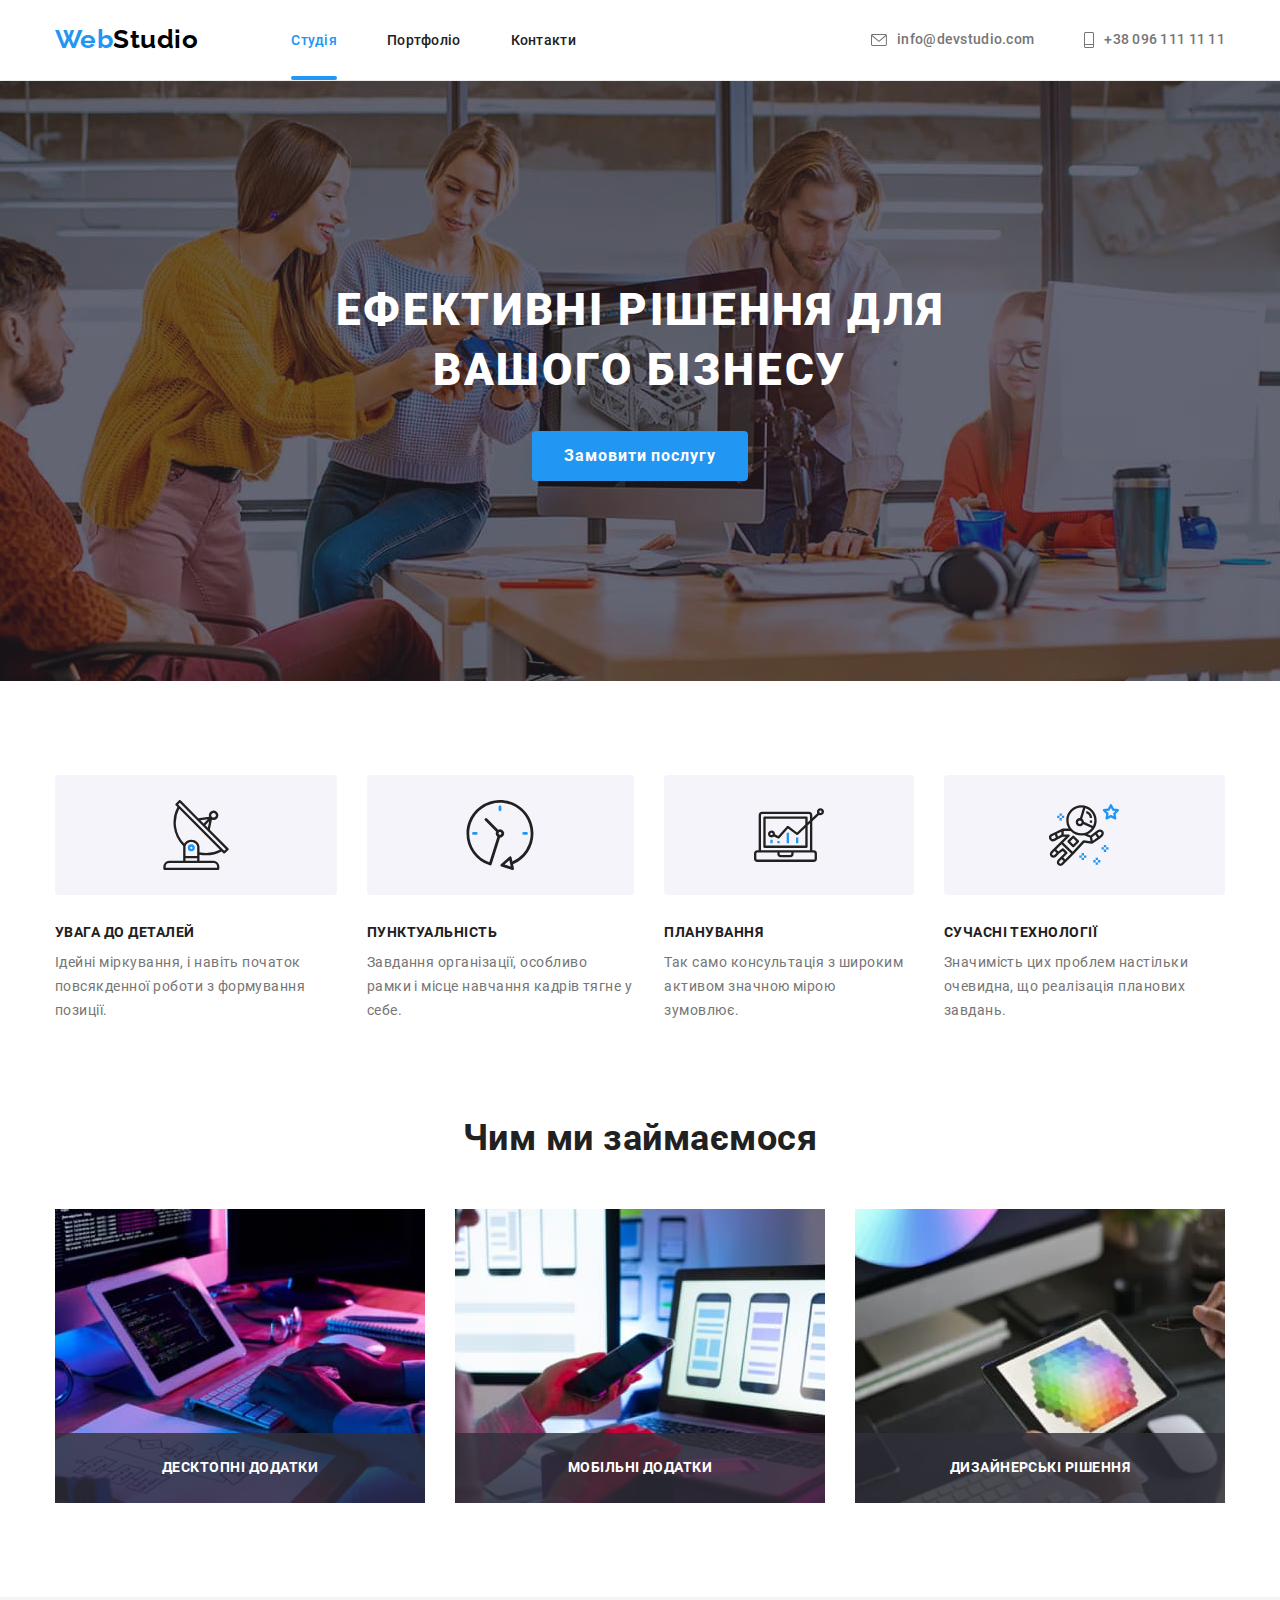
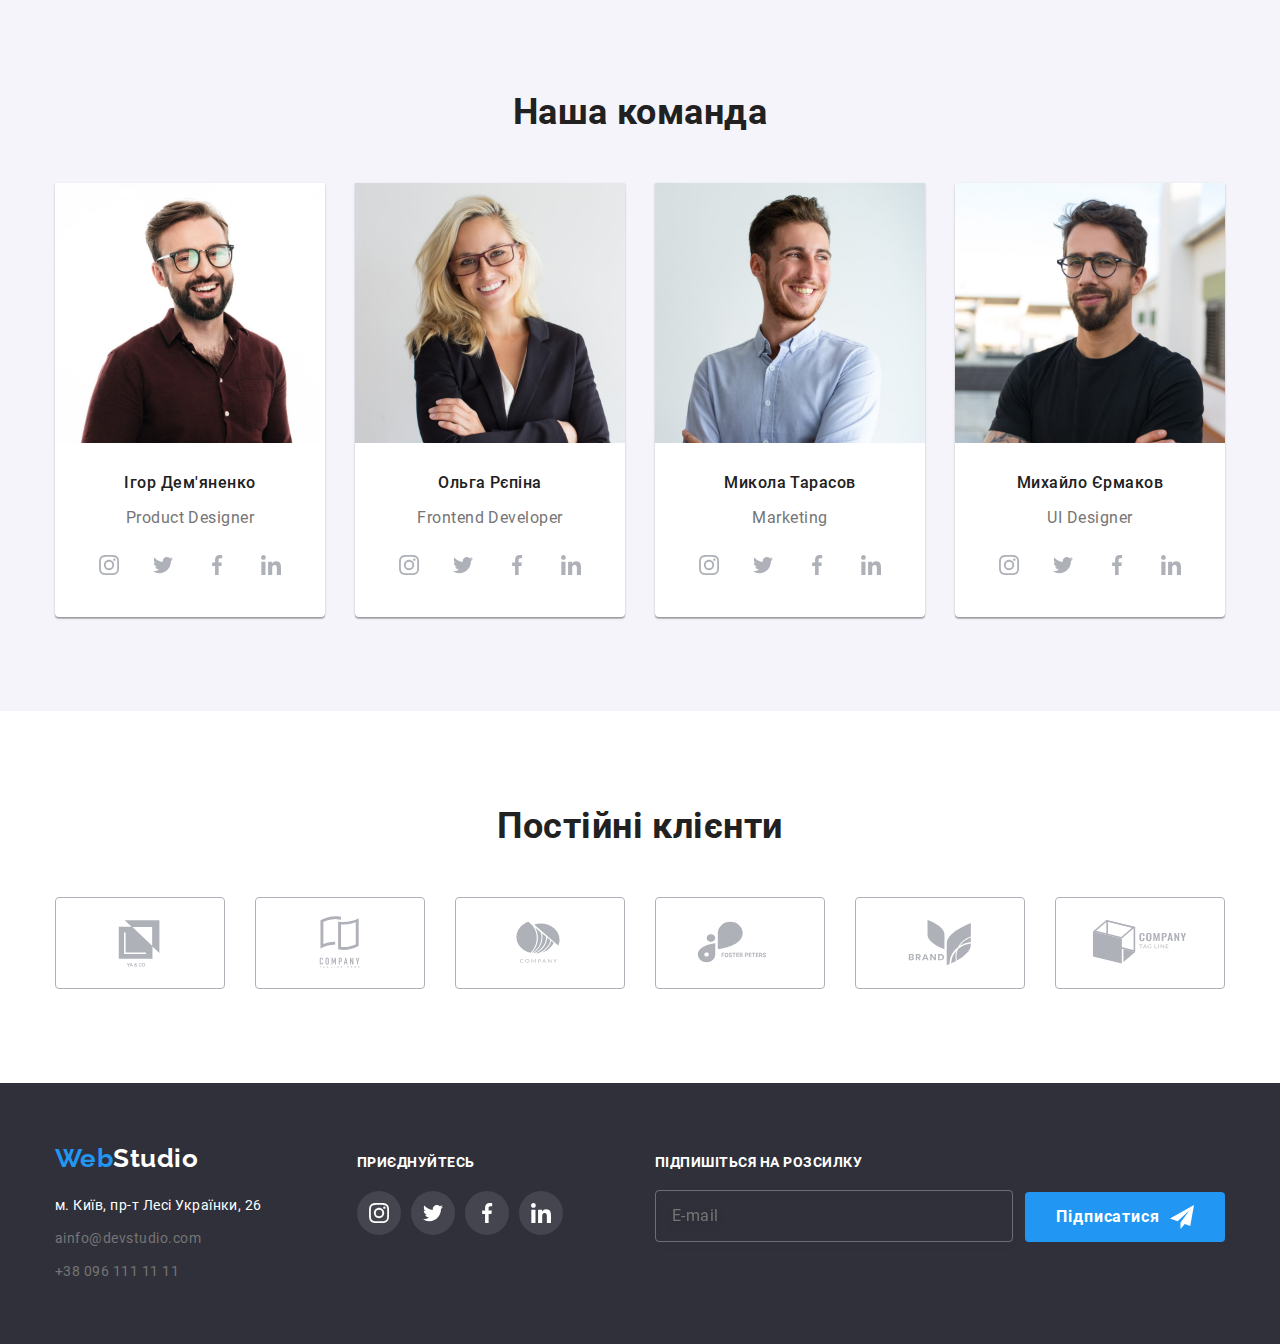
==== index.html @ 69c7e371 "Клонує ДЗ-7" ====
<!DOCTYPE html>
<html lang="uk">
  <head>
    <meta charset="UTF-8" />
    <meta http-equiv="X-UA-Compatible" content="IE=edge" />
    <meta name="viewport" content="width=device-width, initial-scale=1.0" />
    <title>WebStudio</title>
    <link
      rel="stylesheet"
      href="https://cdnjs.cloudflare.com/ajax/libs/modern-normalize/1.1.0/modern-normalize.min.css"
    />
    <link rel="stylesheet" href="./css/main.min.css" />
  </head>
  <body>
    <header class="header">
      <div class="container"><div class="header__navigation">
        <nav class="site-nav">
          <a href="./index.html" lang="en" class="logo header__logo">
            <span>Web</span><span class="logo__text-studio">Studio</span>
          </a>
          <ul class="site-nav__list">
            <li class="site-nav__item">
              <a
                class="site-nav__link site-nav__link--current"
                href="./index.html"
                >Студія</a
              >
            </li>
            <li class="site-nav__item">
              <a class="site-nav__link" href="./portfolio.html">Портфоліо</a>
            </li>
            <li class="site-nav__item">
              <a class="site-nav__link" href="#">Контакти</a>
            </li>
          </ul>
        </nav>
        <ul class="contacts">
          <li class="contacts__item">
            <a class="contacts__link" href="mailto:info@devstudio.com">
              <svg class="contacts__icon" width="16px" height="12px">
                <use href="./images/icons.svg#icon-envelope"></use>
              </svg>
              info@devstudio.com</a
            >
          </li>
          <li class="contacts__item">
            <a class="contacts__link" href="tel:+380961111111">
              <svg class="contacts__icon" width="10px" height="16px">
                <use href="./images/icons.svg#icon-smartphone"></use>
              </svg>
              +38 096 111 11 11</a
            >
          </li>
        </ul>
      </div></div>
      
    </header>
    <main>
      <section class="hero">
        <div class="container">
          <h1 class="hero__title">Ефективні рішення для вашого бізнесу</h1>
          <button class="button hero__button" type="button" data-modal-open>
            Замовити послугу
          </button>
        </div>
      </section>
      <section class="advantages">
        <div class="container">
          <h2 class="visually-hidden">Основні переваги</h2>
          <ul class="advantages__list">
            <li class="avantages__item">
              <div class="advantages__icon-wrapper">
                <svg class="advantages__icon" width="70" height="70">
                  <use href="./images/icons.svg#icon-antenna"></use>
                </svg>
              </div>
              <h3 class="advantages__secondary-title">Увага до деталей</h3>
              <p class="advantages__text">
                Ідейні міркування, і навіть початок повсякденної роботи з
                формування позиції.
              </p>
            </li>
            <li class="avantages__item">
              <div class="advantages__icon-wrapper">
                <svg class="advantages__icon" width="70" height="70">
                  <use href="./images/icons.svg#icon-clock"></use>
                </svg>
              </div>
              <h3 class="advantages__secondary-title">Пунктуальність</h3>
              <p class="advantages__text">
                Завдання організації, особливо рамки і місце навчання кадрів
                тягне у себе.
              </p>
            </li>
            <li class="avantages__item">
              <div class="advantages__icon-wrapper">
                <svg class="advantages__icon" width="70" height="70">
                  <use href="./images/icons.svg#icon-diagram"></use>
                </svg>
              </div>
              <h3 class="advantages__secondary-title">Планування</h3>
              <p class="advantages__text">
                Так само консультація з широким активом значною мірою зумовлює.
              </p>
            </li>
            <li class="avantages__item">
              <div class="advantages__icon-wrapper">
                <svg class="advantages__icon" width="70" height="70">
                  <use href="./images/icons.svg#icon-astronaut"></use>
                </svg>
              </div>
              <h3 class="advantages__secondary-title">Сучасні технології</h3>
              <p class="advantages__text">
                Значимість цих проблем настільки очевидна, що реалізація
                планових завдань.
              </p>
            </li>
          </ul>
        </div>
      </section>
      <section class="price-section">
        <div class="container">
          <h2 class="section-title">Чим ми займаємося</h2>
          <ul class="price">
            <li class="price__item">
              <img
                src="./images/box1.jpg"
                alt="людина працює за компютером"
                width="370"
              />
              <div class="price__title-wrapper"><h3 class="price__title">Десктопні додатки</h3></div>
            </li>
            <li class="price__item">
              <img
                src="./images/box2.jpg"
                alt="людина переглядає сайт"
                width="370"
              />
              <div class="price__title-wrapper"><h3 class="price__title" >Мобільні додатки</h3></div>
            </li>
            <li class="price__item">
              <img
                src="./images/box3.jpg"
                alt="людина вибирає колір "
                width="370"
              />
              <div class="price__title-wrapper"><h3 class="price__title" >Дизайнерські рішення</h3></div>
            </li>
          </ul>
        </div>
      </section>
      <section class="team-section">
        <div class="container">
          <h2 class="section-title">Наша команда</h2>
          <ul class="team-section__list">
            <li class="team-cards">
              <img
                src="./images/igor.jpg"
                alt="Ігор Дем'яненко"
                width="270"
                height="260"
              />
              <div class="team-cards__text-wrapper">
                <h3 class="team-cards__title">Ігор Дем'яненко</h3>
                <p class="team-cards__text" lang="en">Product Designer</p>
                <ul class="team-cards__net ">
                  <li class="team-cards__item">
                    <a class="team-cards__link" href="">
                      <svg class="team-cards__icon" width="20" height="20">
                        <use href="./images/icons.svg#icon-instagram"></use>
                      </svg>
                    </a>
                  </li>
                  <li>
                    <a class="team-cards__link" href="">
                      <svg class="team-cards__icon" width="20" height="20">
                        <use href="./images/icons.svg#icon-twitter"></use>
                      </svg>
                    </a>
                  </li>
                  <li>
                    <a class="team-cards__link" href="">
                      <svg class="team-cards__icon" width="20" height="20">
                        <use href="./images/icons.svg#icon-facebook"></use>
                      </svg>
                    </a>
                  </li>
                  <li>
                    <a class="team-cards__link" href="">
                      <svg class="team-cards__icon" width="20" height="20">
                        <use href="./images/icons.svg#icon-linkedin"></use>
                      </svg>
                    </a>
                  </li>
                </ul>
              </div>
            </li>
            <li class="team-cards">
              <img
                src="./images/olga.jpg"
                alt="Ольга Рєпіна"
                width="270"
                height="260"
              />
              <div class="team-cards__text-wrapper">
                <h3 class="team-cards__title">Ольга Рєпіна</h3>
                <p class="team-cards__text" lang="en">Frontend Developer</p>
                <ul class="team-cards__net">
                  <li class="team-cards__item">
                    <a class="team-cards__link" href="">
                      <svg class="team-cards__icon" width="20" height="20">
                        <use href="./images/icons.svg#icon-instagram"></use>
                      </svg>
                    </a>
                  </li>
                  <li>
                    <a class="team-cards__link" href="">
                      <svg class="team-cards__icon" width="20" height="20">
                        <use href="./images/icons.svg#icon-twitter"></use>
                      </svg>
                    </a>
                  </li>
                  <li>
                    <a class="team-cards__link" href="">
                      <svg class="team-cards__icon" width="20" height="20">
                        <use href="./images/icons.svg#icon-facebook"></use>
                      </svg>
                    </a>
                  </li>
                  <li>
                    <a class="team-cards__link" href="">
                      <svg class="team-cards__icon" width="20" height="20">
                        <use href="./images/icons.svg#icon-linkedin"></use>
                      </svg>
                    </a>
                  </li>
                </ul>
              </div>
            </li>
            <li class="team-cards">
              <img
                src="./images/mukola.jpg"
                alt="Микола Тарасов"
                width="270"
                height="260"
              />
              <div class="team-cards__text-wrapper">
                <h3 class="team-cards__title">Микола Тарасов</h3>
                <p class="team-cards__text" lang="en">Marketing</p>
                <ul class="team-cards__net">
                  <li class="team-cards__item">
                    <a class="team-cards__link" href="">
                      <svg class="team-cards__icon" width="20" height="20">
                        <use href="./images/icons.svg#icon-instagram"></use>
                      </svg>
                    </a>
                  </li>
                  <li>
                    <a class="team-cards__link" href="">
                      <svg class="team-cards__icon" width="20" height="20">
                        <use href="./images/icons.svg#icon-twitter"></use>
                      </svg>
                    </a>
                  </li>
                  <li>
                    <a class="team-cards__link" href="">
                      <svg class="team-cards__icon" width="20" height="20">
                        <use href="./images/icons.svg#icon-facebook"></use>
                      </svg>
                    </a>
                  </li>
                  <li>
                    <a class="team-cards__link" href="">
                      <svg class="team-cards__icon" width="20" height="20">
                        <use href="./images/icons.svg#icon-linkedin"></use>
                      </svg>
                    </a>
                  </li>
                </ul>
              </div>
            </li>
            <li class="team-cards">
              <img
                src="./images/myhailo.jpg"
                alt="Микола Тарасов"
                width="270"
                height="260"
              />
              <div class="team-cards__text-wrapper">
                <h3 class="team-cards__title">Михайло Єрмаков</h3>
                <p class="team-cards__text" lang="en">UI Designer</p>
                <ul class="team-cards__net">
                  <li class="team-cards__item">
                    <a class="team-cards__link" href="">
                      <svg class="team-cards__icon" width="20" height="20">
                        <use href="./images/icons.svg#icon-instagram"></use>
                      </svg>
                    </a>
                  </li>
                  <li>
                    <a class="team-cards__link" href="">
                      <svg class="team-cards__icon" width="20" height="20">
                        <use href="./images/icons.svg#icon-twitter"></use>
                      </svg>
                    </a>
                  </li>
                  <li>
                    <a class="team-cards__link" href="">
                      <svg class="team-cards__icon" width="20" height="20">
                        <use href="./images/icons.svg#icon-facebook"></use>
                      </svg>
                    </a>
                  </li>
                  <li>
                    <a class="team-cards__link" href="">
                      <svg class="team-cards__icon" width="20" height="20">
                        <use href="./images/icons.svg#icon-linkedin"></use>
                      </svg>
                    </a>
                  </li>
                </ul>
              </div>
            </li>
          </ul>
        </div>
      </section>
      <section>
        <div class="container">
          <h2 class="section-title">Постійні клієнти</h2>
          <ul class="clients">
            <li class="clients__item">
              <a class="clients__link" href=""
                ><svg class="clients__icon" width="106" height="60">
                  <use href="./images/icons.svg#icon-yaco"></use>
                </svg>
              </a>
            </li>
            <li class="clients__item">
              <a class="clients__link" href=""
                ><svg class="clients__icon" width="106" height="60">
                  <use href="./images/icons.svg#icon-company"></use>
                </svg>
              </a>
            </li>
            <li class="clients__item">
              <a class="clients__link" href=""
                ><svg class="clients__icon" width="106" height="60">
                  <use href="./images/icons.svg#icon-companny"></use>
                </svg>
              </a>
            </li>
            <li class="clients__item">
              <a class="clients__link" href=""
                ><svg class="clients__icon" width="106" height="60">
                  <use href="./images/icons.svg#icon-foster"></use>
                </svg>
              </a>
            </li>
            <li class="clients__item">
              <a class="clients__link" href=""
                ><svg class="clients__icon" width="106" height="60">
                  <use href="./images/icons.svg#icon-brand"></use>
                </svg>
              </a>
            </li>
            <li class="clients__item">
              <a class="clients__link" href=""
                ><svg class="clients__icon" width="106" height="60">
                  <use href="./images/icons.svg#icon-companytegline"></use>
                </svg>
              </a>
            </li>
          </ul>
        </div>
      </section>
    </main>
    <footer class="footer">
      <div class="container">
        <div class="footer__container">
          <div class="footer__address-wrapper">
            <a class="logo footer__logo" href="./index.html" lang="en"
              ><span>Web</span
              ><span class="logo__text-studio logo__text-studio--white"
                >Studio</span
              ></a
            >
            <address>
              <ul class="footer__address-list">
                <li class="footer__address-item">
                  <a
                    class="footer__maps-link"
                    href="https://goo.gl/maps/6qPxD2orj38JxUZa8"
                    target="_blank"
                    rel="noopener noreferrer nofollow"
                    >м. Київ, пр-т Лесі Українки, 26</a
                  >
                </li>
                <li class="footer__address-item">
                  <a
                    class="footer__contact-link"
                    href="mailto:ainfo@devstudio.com"
                    >ainfo@devstudio.com</a
                  >
                </li>
                <li class="footer__address-item">
                  <a class="footer__contact-link" href="tel:+380961111111"
                    >+38 096 111 11 11</a
                  >
                </li>
              </ul>
            </address>
          </div>
          <div class="footer__follow">
            <h3 class="footer__folow-title">Приєднуйтесь</h3>
            <ul class="footer__follow-list">
              <li class="footer__follow-item">
                <a class="footer__follow-link" href="">
                  <svg class="footer__follow-icon" width="20" height="20">
                    <use href="./images/icons.svg#icon-instagram"></use>
                  </svg>
                </a>
              </li>
              <li class="footer__follow-item">
                <a class="footer__follow-link" href="">
                  <svg class="footer__follow-icon" width="20" height="20">
                    <use href="./images/icons.svg#icon-twitter"></use>
                  </svg>
                </a>
              </li>
              <li class="footer__follow-item">
                <a class="footer__follow-link" href="">
                  <svg class="footer__follow-icon" width="20" height="20">
                    <use href="./images/icons.svg#icon-facebook"></use>
                  </svg>
                </a>
              </li>
              <li class="footer__follow-item">
                <a class="footer__follow-link" href="">
                  <svg class="footer__follow-icon" width="20" height="20">
                    <use href="./images/icons.svg#icon-linkedin"></use>
                  </svg>
                </a>
              </li>
            </ul>
          </div>
          <div class="footer__subscribe-block">
            <h3 class="footer__subscribe-title">Підпишіться на розсилку</h3>
            <form class="footer__subscribe" name="subscribe-form">
              <label class="footer__subscribe-label"
                ><input
                  class="footer__subscribe-email"
                  type="email"
                  name="subscribe-email"
                  placeholder="E-mail"
              /></label>
              <button class="button footer__button" type="submit">
                Підписатися
                <svg class="footer__subscribe-icon" width="24" height="24">
                  <use href="./images/icons.svg#icon-send"></use>
                </svg>
              </button>
            </form>
          </div>
        </div>
      </div>
    </footer>

    <div class="backdrop is-hidden" data-modal>
      <div class="modal">
        <button class="button-close modal__button-close" type="button" data-modal-close>
          <svg class="button-close__icon" width="18" height="18">
            <use href="./images/icons.svg#icon-close-black"></use>
          </svg>
        </button>
        <h2 class="modal__title">Залиште свої дані, ми вам передзвонимо</h2>
        <form class="modal__form">
          <label class="modal__label"
            >Ім'я
            <span class="modal__input-wrapper">
              <input class="modal__input" type="text" name="form-name" />
              <svg class="modal__input-icon" width="18" height="18">
                <use href="./images/icons.svg#icon-person"></use>
              </svg> </span
          ></label>
          <label class="modal__label"
            >Телефон
            <span class="modal__input-wrapper">
              <input class="modal__input" type="tel" name="form-phone" />
              <svg class="modal__input-icon" width="18" height="18">
                <use href="./images/icons.svg#icon-phone"></use></svg></span
          ></label>
          <label class="modal__label"
            >Пошта
            <span class="modal__input-wrapper">
              <input class="modal__input" type="email" name="form-email" />
              <svg class="modal__input-icon" width="18" height="18">
                <use href="./images/icons.svg#icon-email"></use>
              </svg> </span
          ></label>
          <label class="modal__label-comment"
            >Коментар
            <textarea
              class="modal__comment"
              name="form-comment"
              placeholder="Введіть текст"
            ></textarea>
          </label>
          <label class="modal__checkbox-label">
            <input
              class="modal__checkbox visually-hidden"
              type="checkbox"
              name="form-check"
            />
            <div class="modal__checbox-castom">
              <svg class="modal__checkbox-icon" width="11" height="8">
                <use href="./images/icons.svg#icon-check"></use>
              </svg>
            </div>

            Погоджуюся з розсилкою та приймаю
            <a class="modal__checkbox-link" href="#"> Умови договору</a></label
          >
          <button class="button modal__button" type="submit">Відправити</button>
        </form>
      </div>
    </div>

    <script src="./js/modal.js"></script>
  </body>
</html>
---- css/main.min.css ----
@font-face{font-family:"Roboto";src:url("../../fonts/Roboto-Black.woff2") format("woff2"),url("../../fonts/Roboto-Black.woff") format("woff");font-weight:900;font-style:normal;font-display:swap}@font-face{font-family:"Roboto";src:url("../../fonts/Roboto-Bold.woff2") format("woff2"),url("../../fonts/Roboto-Bold.woff") format("woff");font-weight:700;font-style:normal;font-display:swap}@font-face{font-family:"Raleway";src:url("../../fonts/Raleway-Bold.woff2") format("woff2"),url("../../fonts/Raleway-Bold.woff") format("woff");font-weight:700;font-style:normal;font-display:swap}@font-face{font-family:"Roboto";src:url("../../fonts/Roboto-Medium.woff2") format("woff2"),url("../../fonts/Roboto-Medium.woff") format("woff");font-weight:500;font-style:normal;font-display:swap}@font-face{font-family:"Roboto";src:url("../../fonts/Roboto-Regular.woff2") format("woff2"),url("../../fonts/Roboto-Regular.woff") format("woff");font-weight:400;font-style:normal;font-display:swap}.team-section__list,.team-cards__net,.price,.portfolio-list,.contacts,.site-nav__list,.footer__follow-list,.footer__address-list,.filter,.clients,.advantages__list{list-style:none;margin:0px;padding:0px}.visually-hidden{position:absolute;white-space:nowrap;width:1px;height:1px;overflow:hidden;border:0;padding:0;clip:rect(0 0 0 0);-webkit-clip-path:inset(50%);clip-path:inset(50%);margin:-1px}h1,h2,h3,h4,h5,h6,p{margin:0;padding:0}body{background-color:#fff;color:#757575;font-family:"Roboto",sans-serif;letter-spacing:.03em}.container{width:100%;max-width:1200px;margin:0 auto;padding-right:15px;padding-left:15px}img{display:block;max-width:100%;height:auto}.advantages{margin-right:auto;margin-left:auto;padding-top:94px;padding-bottom:94px}.advantages__list{display:flex;gap:30px}.advantages__icon-wrapper{display:flex;align-items:center;justify-content:center;width:100%;height:120px;margin-bottom:30px;background-color:#f5f4fa;border-radius:4px}.advantages__item{width:calc((100% - 90px)/4);margin-right:30px}.advantages__item:last-child{margin-right:0}.advantages__secondary-title{margin-top:0px;margin-bottom:10px;color:#212121;font-weight:700;font-size:14px;line-height:1.14;text-transform:uppercase}.advantages__text{margin:0px;font-size:14px;line-height:1.71}.backdrop{position:fixed;top:0;left:0;width:100vw;height:100vh;transform:scale(1);transition:transform 1000ms cubic-bezier(0.4, 0, 0.2, 1),opacity 1000ms cubic-bezier(0.4, 0, 0.2, 1);background-color:rgba(0,0,0,.2)}.backdrop.is-hidden{transform:scale(0);transition:transform 1000ms cubic-bezier(0.4, 0, 0.2, 1),opacity 1000ms cubic-bezier(0.4, 0, 0.2, 1),visibility 1000ms cubic-bezier(0.4, 0, 0.2, 1)}.button{display:flex;align-items:center;justify-content:center;min-width:200px;height:50px;padding:10px;font-family:"Roboto",sans-serif;font-style:normal;font-weight:700;font-size:16px;line-height:1.9;letter-spacing:.06em;transition:color 250ms cubic-bezier(0.4, 0, 0.2, 1),background-color 250ms cubic-bezier(0.4, 0, 0.2, 1),border-radius 250ms cubic-bezier(0.4, 0, 0.2, 1),box-shadow 250ms cubic-bezier(0.4, 0, 0.2, 1);border:0px solid rgba(0,0,0,0);border-radius:4px;color:#fff;background-color:#2196f3;outline:none;cursor:pointer}.button:hover,.button:focus{background-color:#188ce8;box-shadow:0px 4px 4px rgba(0,0,0,.15)}.hero__button{padding:10px 32px;margin:auto}.footer__button__button:hover,.footer__button__button:focus{background-color:#188ce8;box-shadow:0px 4px 4px rgba(0,0,0,.15)}.modal__button-close{position:absolute;top:8px;right:8px}.button-close{width:30px;height:30px;background:#fff;border:1px solid rgba(0,0,0,.1);border-radius:50%;color:#212121;outline:none;cursor:pointer}.button-close__icon{position:absolute;top:50%;left:50%;transform:translate(-50%, -50%);transition:fill 250ms cubic-bezier(0.4, 0, 0.2, 1),translate 250ms cubic-bezier(0.4, 0, 0.2, 1);fill:currentColor}.button-close:hover .button-close__icon,.button-close:focus .button-close__icon{fill:#2196f3}.modal__button{margin:auto}.modal__button__button:hover,.modal__button__button:focus{background:#188ce8;box-shadow:0px 4px 4px rgba(0,0,0,.15)}.clients{display:flex;justify-content:center;gap:30px}.clients__item{width:calc((100% - 150px)/6);height:92px}.clients__link{display:flex;width:100%;height:100%;align-items:center;justify-content:center;border:1px solid #afb1b8;border-radius:4px;color:#afb1b8;transition:color 250ms cubic-bezier(0.4, 0, 0.2, 1),border-color 250ms cubic-bezier(0.4, 0, 0.2, 1)}.clients__link:hover,.clients__link:focus{color:#2196f3;border-color:#2196f3}.clients__icon{fill:currentColor}.filter{display:flex;justify-content:center;gap:8px;margin-bottom:50px;background:#fff}.filter__button{padding:6px 22px;text-align:center;font-family:"Roboto",sans-serif;font-style:normal;font-family:inherit;font-weight:500;font-size:16px;line-height:1.62;transition:color 250ms cubic-bezier(0.4, 0, 0.2, 1),background-color 250ms cubic-bezier(0.4, 0, 0.2, 1),border-radius 250ms cubic-bezier(0.4, 0, 0.2, 1),box-shadow 250ms cubic-bezier(0.4, 0, 0.2, 1);border:0px solid rgba(0,0,0,0);border-radius:4px;color:#212121;background-color:#f5f4fa;outline:none;cursor:pointer}.filter__button:hover,.filter__button:focus{color:#fff;background-color:#2196f3;border-radius:4px;box-shadow:0px 3px 1px rgba(0,0,0,.1),0px 1px 2px rgba(0,0,0,.08),0px 2px 2px rgba(0,0,0,.12)}.filter__button:hover--unusual-padding,.filter__button:focus--unusual-padding{padding-right:25px;padding-left:25px}.footer{padding-top:60px;padding-bottom:60px;background-color:#2f303a}.footer__container{display:flex;align-items:baseline}.footer__address-wrapper{margin-right:70px}.footer__maps-link{padding-right:25px}.footer__maps-link,.footer__contact-link{display:inline-block}.footer__maps-link{transition:color 250ms cubic-bezier(0.4, 0, 0.2, 1);color:#fff;font-style:normal;font-weight:400;font-size:14px;line-height:1.71;text-decoration:none;cursor:pointer}.footer__maps-link:hover,.footer__maps-link:focus{color:#2196f3}.footer__contact-link{transition:color 250ms cubic-bezier(0.4, 0, 0.2, 1);color:#757575;font-style:normal;font-weight:400;font-size:14px;line-height:1.71;text-decoration:none;cursor:pointer}.footer__contact-link:hover,.footer__contact-link:focus{color:#2196f3}.footer__address-item:not(:last-child){margin-bottom:9px}.footer__follow-list{display:flex}.footer__folow-title{margin-top:0;margin-bottom:20px;font-weight:700;font-size:14px;line-height:1.14;text-transform:uppercase;color:#fff}.footer__follow-item{display:flex;width:44px;height:44px}.footer__follow-link{display:flex;width:100%;height:100%;align-items:center;justify-content:center;transition:color 250ms cubic-bezier(0.4, 0, 0.2, 1),background-color 250ms cubic-bezier(0.4, 0, 0.2, 1);border-radius:50%;background-color:rgba(255,255,255,.1);color:#fff;cursor:pointer}.footer__follow-link:hover,.footer__follow-link:focus{color:#fff;background-color:#2196f3}.footer__follow-list{display:flex;gap:10px}.footer__follow-icon{fill:currentColor}.footer__subscribe{display:flex;align-items:flex-end;justify-content:flex-end;gap:12px;margin-left:auto}.footer__subscribe-title{margin-bottom:20px;font-weight:700;font-size:14px;line-height:16px;text-transform:uppercase;color:#fff}.footer__subscribe-block{width:570px;margin-left:auto}.footer__subscribe-label{width:100%}.footer__subscribe-email{padding:15px 16px 15px 16px;width:100%;transition:border-color 250ms cubic-bezier(0.4, 0, 0.2, 1);background-color:rgba(0,0,0,0);font-size:16px;line-height:1.25;letter-spacing:.03em;color:var(--primary-white-color);border:1px solid rgba(255,255,255,.3);filter:drop-shadow(0px 4px 4px rgba(0, 0, 0, 0.15));border-radius:4px;outline:none}.footer__subscribe-email:hover,.footer__subscribe-email:focus{border-color:#2196f3}.footer__subscribe-icon{fill:currentColor;margin-left:10px}.header{border-bottom:1px solid #ececec}.header__navigation{display:flex}.site-nav{display:flex;align-items:center}.site-nav__list{display:flex;align-items:center}.site-nav__item:not(:last-child){margin-right:50px}.site-nav__link{position:relative;padding-top:32px;padding-bottom:32px;transition:color 250ms cubic-bezier(0.4, 0, 0.2, 1);color:#212121;font-family:"Roboto",sans-serif;font-weight:500;font-size:14px;line-height:1.14;letter-spacing:.02em;text-decoration:none;cursor:pointer}.site-nav__link:hover,.site-nav__link:focus{color:#2196f3}.site-nav__link--current{color:#2196f3}.site-nav__link--current:after{position:absolute;bottom:0;display:block;content:"";width:100%;height:4px;background-color:#2196f3;border-radius:2px}.contacts{display:flex;margin:0px;margin-left:auto;align-items:center}.contacts__item:not(:last-child){margin-right:50px}.contacts__link{display:flex;align-items:center;gap:10px;width:100%;height:100%;padding-top:32px;padding-bottom:32px;transition:color 250ms cubic-bezier(0.4, 0, 0.2, 1);color:#757575;font-weight:500;font-size:14px;line-height:1.14;letter-spacing:.02em;text-decoration:none;cursor:pointer}.contacts__link:hover,.contacts__link:focus{color:#2196f3}.contacts__icon{fill:currentColor}.hero{margin-right:auto;margin-left:auto;width:100%;max-width:1600px;padding-top:200px;padding-bottom:200px;background-color:#2f303a;background-image:linear-gradient(rgba(47, 48, 58, 0.4), rgba(47, 48, 58, 0.4)),url(../images/herobg.jpg);background-repeat:no-repeat;background-position:center;text-align:center}.hero__title{height:120px;width:696px;margin:0 auto;margin-bottom:30px;color:#fff;font-weight:900;font-size:44px;line-height:1.36;letter-spacing:.06em;text-transform:uppercase}.logo{display:inline-block;font-family:"Raleway",sans-serif;font-weight:700;font-size:26px;line-height:1.19;color:#2196f3;text-decoration:none;cursor:pointer}.logo__text-studio{color:#000}.logo__text-studio--white{color:#fff}.header__logo{padding-top:24px;padding-bottom:25px;margin-right:93px}.footer__logo{margin-bottom:20px}.modal{position:absolute;top:50%;left:50%;transform:translate(-50%, -50%);width:528px;height:581px;padding:40px;background:#fff;box-shadow:0px 1px 3px rgba(0,0,0,.12),0px 1px 1px rgba(0,0,0,.14),0px 2px 1px rgba(0,0,0,.2);border-radius:4px}.modal__form{display:flex;flex-direction:column}.modal__title{margin-bottom:12px;font-weight:700;font-size:20px;line-height:1.15;text-align:center;color:#212121}.modal__label{margin-bottom:10px;font-size:12px;line-height:1.16;letter-spacing:.01em;color:#757575}.modal__label-comment{margin-bottom:20px;font-size:12px;line-height:1.16;letter-spacing:.01em;color:#757575}.modal__input{width:100%;height:40px;padding-right:12px;padding-left:42px;transition:fill 250ms cubic-bezier(0.4, 0, 0.2, 1),border-color 250ms cubic-bezier(0.4, 0, 0.2, 1);border:1px solid rgba(33,33,33,.2);border-radius:4px;outline:none}.modal__input:focus,.modal__input:focus+.modal__input-icon{border-color:#2196f3;fill:#2196f3}.modal__input-wrapper{position:relative;display:block;width:100%;margin-top:4px}.modal__input-icon{position:absolute;top:50%;left:12px;transform:translateY(-50%);transition:fill 250ms cubic-bezier(0.4, 0, 0.2, 1),border-color 250ms cubic-bezier(0.4, 0, 0.2, 1)}.modal__comment{display:block;width:100%;height:120px;margin-top:4px;padding:12px 16px;resize:none;transition:fill 250ms cubic-bezier(0.4, 0, 0.2, 1),border-color 250ms cubic-bezier(0.4, 0, 0.2, 1);border:1px solid rgba(33,33,33,.2);border-radius:4px;outline:none}.modal__comment:focus{border-color:#2196f3;fill:#2196f3}.modal__comment:-moz-placeholder-shown{color:rgba(117,117,117,.5)}.modal__comment:-ms-input-placeholder{color:rgba(117,117,117,.5)}.modal__comment:placeholder-shown{color:rgba(117,117,117,.5)}.modal__checkbox-label{display:flex;align-items:center;justify-content:center;gap:7px;margin-bottom:30px;font-size:14px;line-height:1.71;color:#757575;cursor:pointer}.modal__checkbox{-webkit-appearance:none;-moz-appearance:none;appearance:none}.modal__checkbox:checked+.modal__checbox-castom{background-color:#2196f3;border-color:rgba(0,0,0,0)}.modal__checbox-castom{position:relative;display:flex;justify-content:center;align-items:center;width:16px;height:15px;border:2px solid #212121;transition:background-color 250ms cubic-bezier(0.4, 0, 0.2, 1),border-color 250ms cubic-bezier(0.4, 0, 0.2, 1);border-radius:2px;cursor:pointer}.modal__checkbox-icon{fill:#fff;border-radius:2px}.modal__checkbox-link{color:#2196f3;text-decoration:underline;outline:none}.modal__checkbox-link:focus{border:1px solid #2196f3;border-radius:2px;z-index:1}.is-hidden{visibility:hidden;opacity:0;pointer-events:none}.portfolio-list{display:flex;flex-wrap:wrap}.price-section{padding-top:0}.price{display:flex}.price__item{position:relative;width:calc((100% - 60px)/3)}.price__item:not(:last-child){margin-right:30px}.price__title-wrapper{position:absolute;bottom:0;display:flex;justify-content:center;align-items:center;width:100%;height:70px;color:#fff;background:rgba(47,48,58,.8)}.price__title{font-style:normal;font-weight:700;font-size:14px;line-height:1.14;text-transform:uppercase}.project{position:relative;width:calc((100% - 60px)/3);border:1px solid #eee}.project__link{display:block;text-decoration:none;color:inherit;transition:box-shadow 250ms cubic-bezier(0.4, 0, 0.2, 1)}.project__link:hover,.project__link:focus{box-shadow:0px 1px 1px rgba(0,0,0,.12),0px 4px 4px rgba(0,0,0,.06),1px 4px 6px rgba(0,0,0,.16)}.project__link:hover .project__sub-overlay,.project__link:focus .project__sub-overlay{transform:translate(0);opacity:1}.project__sub{position:relative;overflow:hidden}.project__sub-overlay{position:absolute;transform:translateY(101%);transition:transform 250ms cubic-bezier(0.4, 0, 0.2, 1),opacity 250ms cubic-bezier(0.4, 0, 0.2, 1);opacity:0;pointer-events:none;width:100%;height:100%;padding:63px 24px;background-color:rgba(33,150,243,.9)}.project__sub-text{font-size:18px;line-height:1.5;color:#fff}.project:not(:nth-child(3n)){margin-right:30px}.project:not(:nth-last-child(-n+3)){margin-bottom:30px}.project__title{margin-top:0px;margin-bottom:4px;color:#212121;font-weight:700;font-size:18px;line-height:2;letter-spacing:.06em}.project__text{margin:0px;font-size:16px;line-height:1.9}.project__text-wrapper{padding:20px 24px}section{margin-right:auto;margin-left:auto;padding-top:94px;padding-bottom:94px}.section-title{margin-top:0px;margin-bottom:50px;color:#212121;font-weight:700;font-size:36px;line-height:1.17;text-align:center}.team-cards{background:#fff;width:calc((100% - 90px)/4);box-shadow:0px 1px 3px rgba(0,0,0,.12),0px 1px 1px rgba(0,0,0,.14),0px 2px 1px rgba(0,0,0,.2);border-radius:0px 0px 4px 4px}.team-cards:not(:last-child){margin-right:30px}.team-cards__text-wrapper{padding-top:30px;padding-bottom:30px;text-align:center}.team-cards__title{margin-top:0px;margin-bottom:10px;color:#212121;font-weight:500;font-size:16px;line-height:1.19;text-align:center}.team-cards__text{margin:16px;font-size:16px;line-height:1.19;text-align:center}.team-cards__net{display:flex;justify-content:center;gap:10px}.team-cards__link{display:flex;width:44px;height:44px;align-items:center;justify-content:center;border-radius:50%;color:#afb1b8;cursor:pointer;transition:color 250ms cubic-bezier(0.4, 0, 0.2, 1),background-color 250ms cubic-bezier(0.4, 0, 0.2, 1)}.team-cards__link:hover,.team-cards__link:focus{color:#fff;background-color:#2196f3}.team-cards__icon{fill:currentColor}.team-section{background-color:#f5f4fa}.team-section__list{display:flex}/*# sourceMappingURL=main.min.css.map */
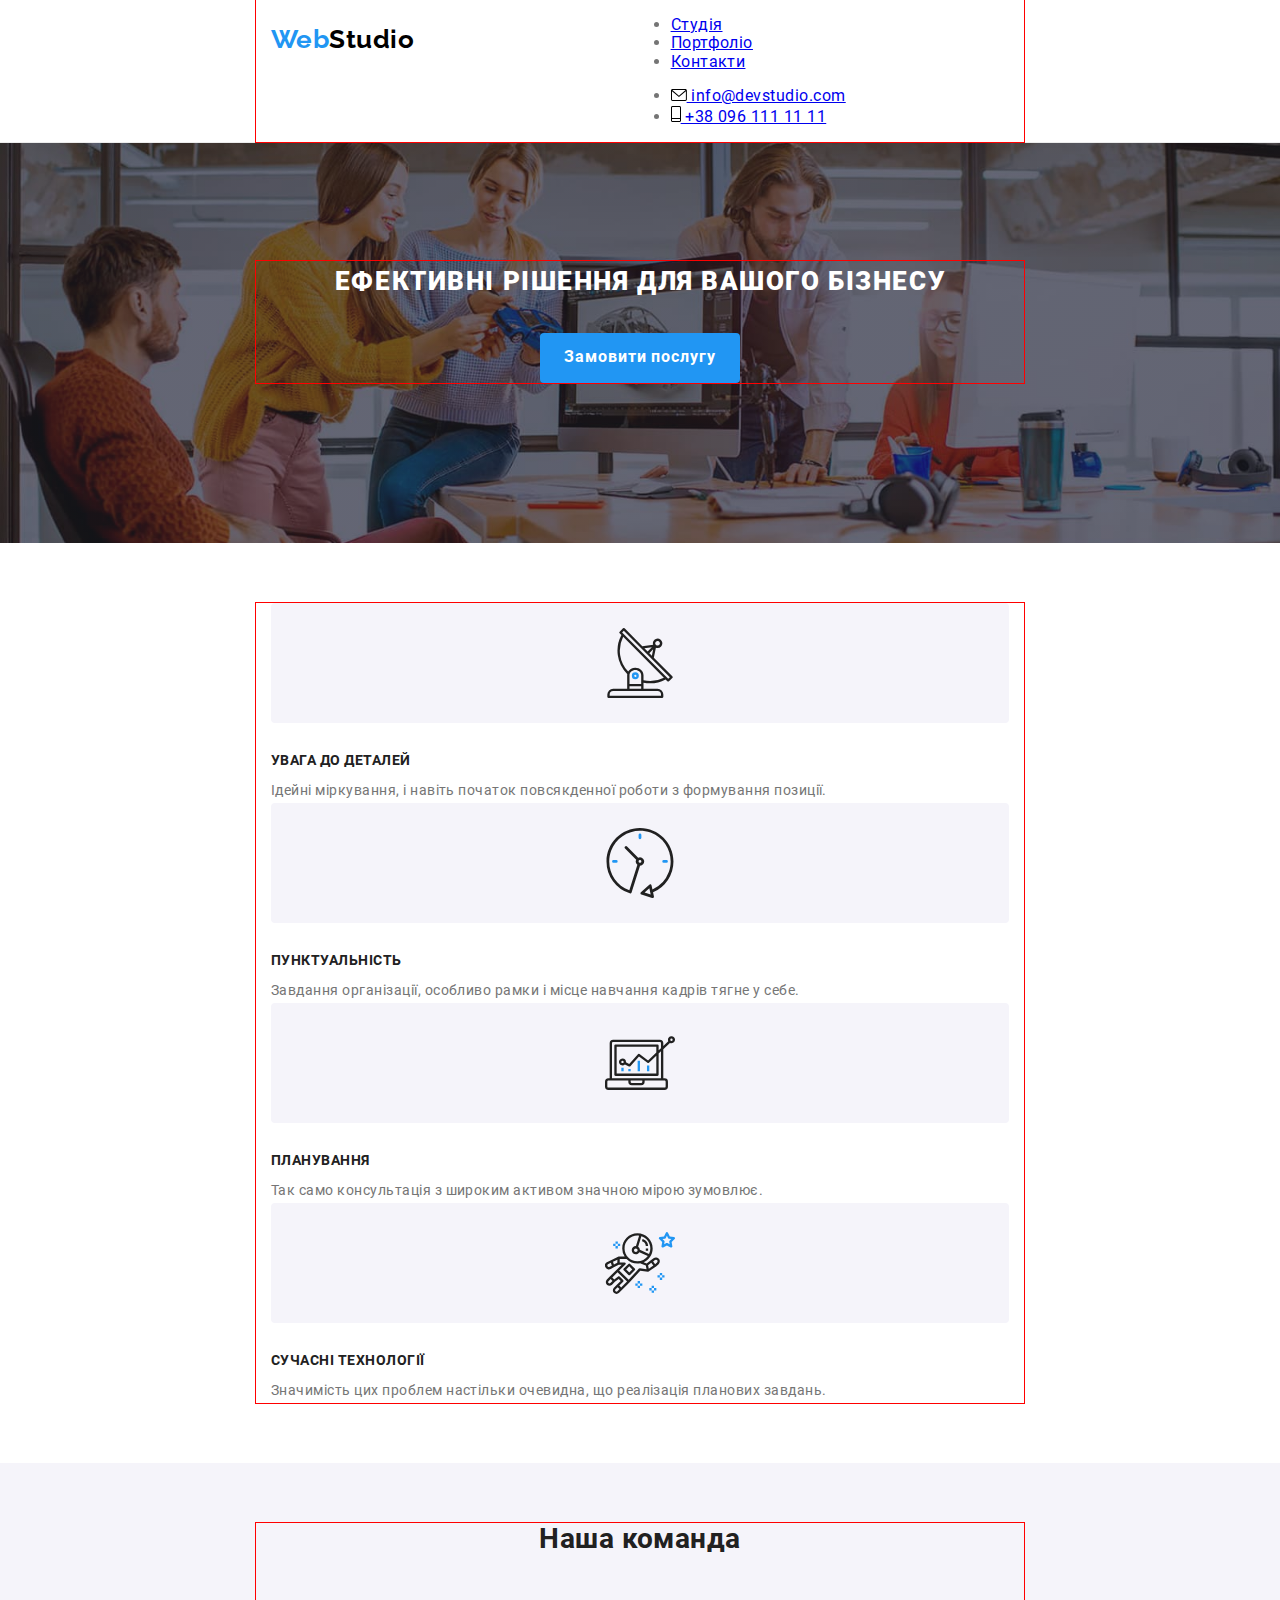
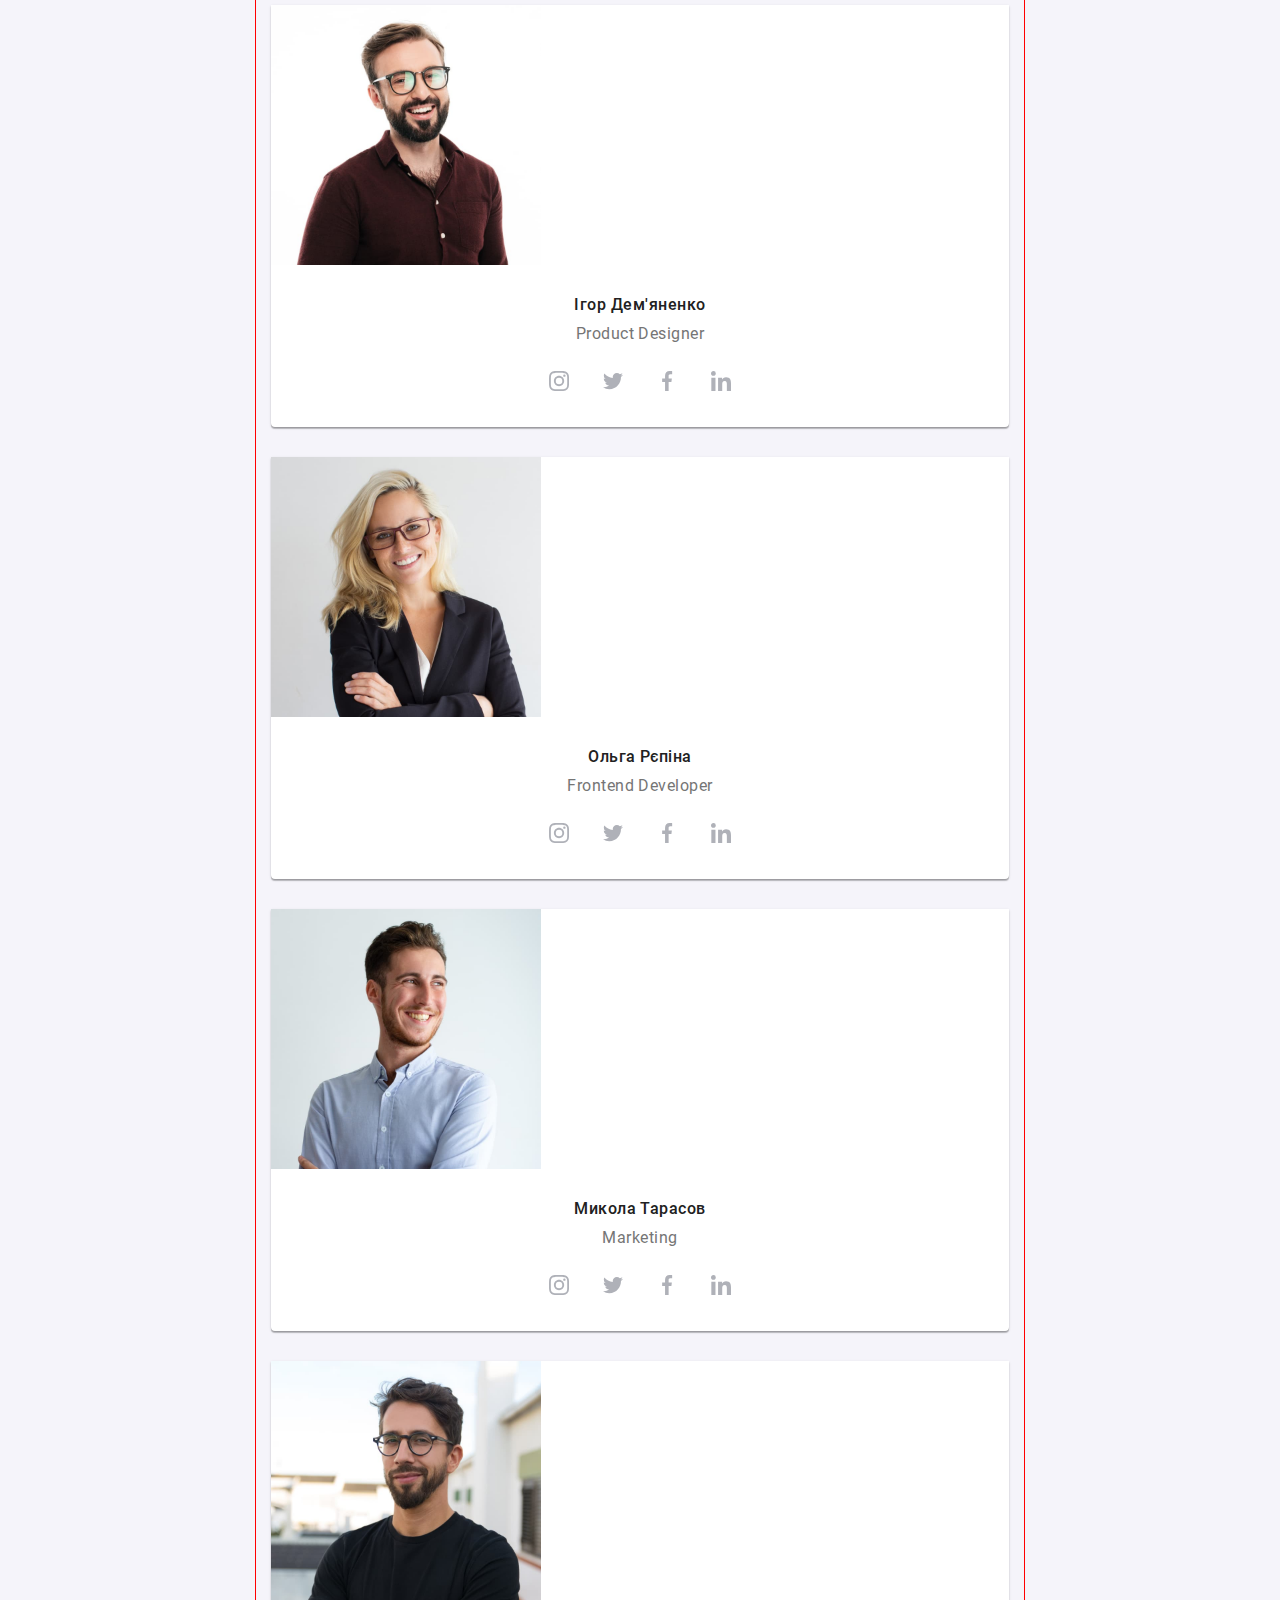
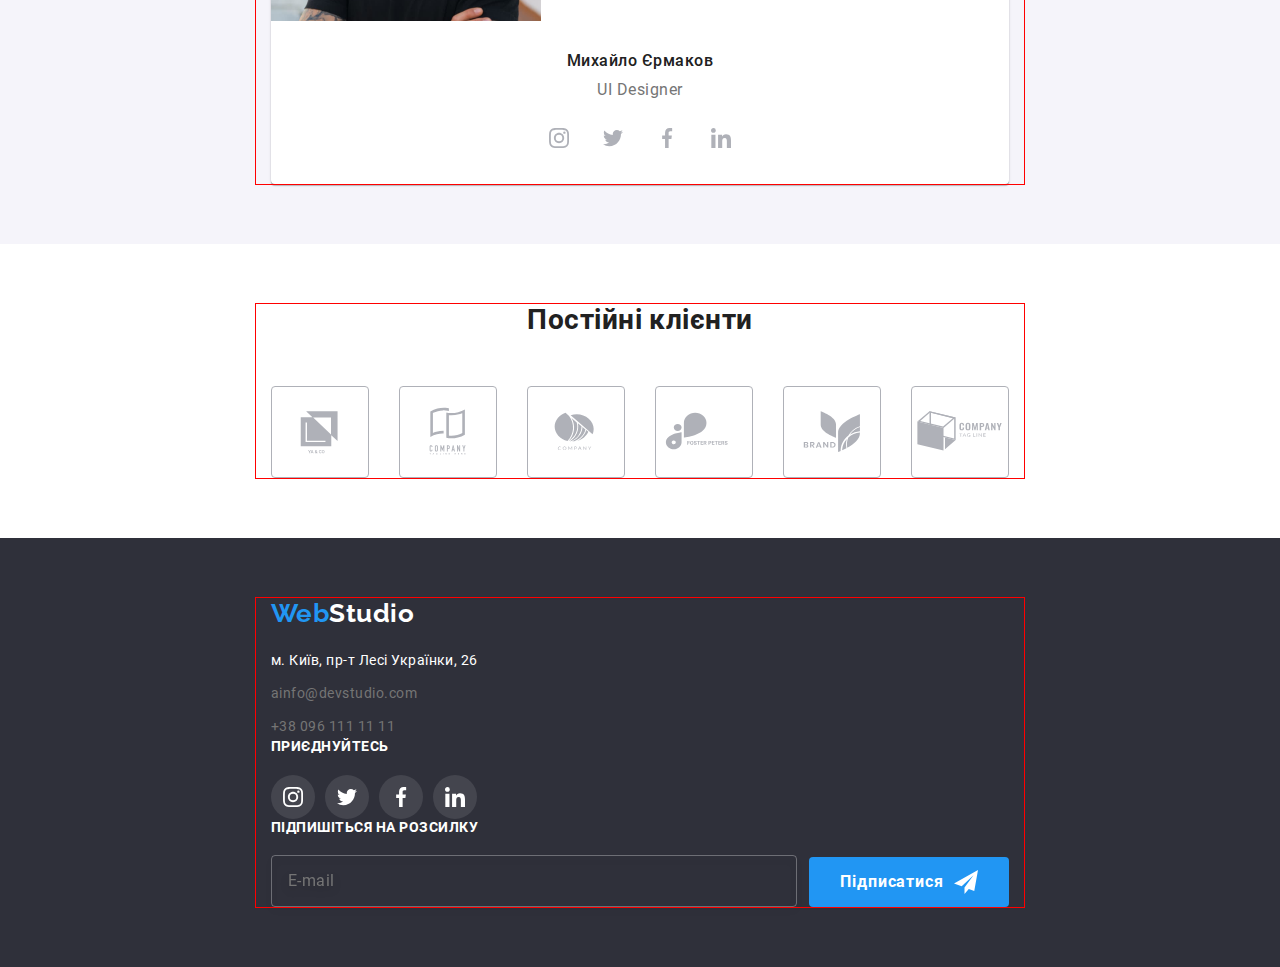
==== commit e245a5c8: "додає адаптацію по телефону" ====
--- a/index.html
+++ b/index.html
@@ -13,47 +13,58 @@
   </head>
   <body>
     <header class="header">
-      <div class="container"><div class="header__navigation">
-        <nav class="site-nav">
+      <div class="container">
+        <div class="header__navigation">
           <a href="./index.html" lang="en" class="logo header__logo">
             <span>Web</span><span class="logo__text-studio">Studio</span>
           </a>
-          <ul class="site-nav__list">
-            <li class="site-nav__item">
-              <a
-                class="site-nav__link site-nav__link--current"
-                href="./index.html"
-                >Студія</a
-              >
-            </li>
-            <li class="site-nav__item">
-              <a class="site-nav__link" href="./portfolio.html">Портфоліо</a>
-            </li>
-            <li class="site-nav__item">
-              <a class="site-nav__link" href="#">Контакти</a>
-            </li>
-          </ul>
-        </nav>
-        <ul class="contacts">
-          <li class="contacts__item">
-            <a class="contacts__link" href="mailto:info@devstudio.com">
-              <svg class="contacts__icon" width="16px" height="12px">
-                <use href="./images/icons.svg#icon-envelope"></use>
-              </svg>
-              info@devstudio.com</a
-            >
-          </li>
-          <li class="contacts__item">
-            <a class="contacts__link" href="tel:+380961111111">
-              <svg class="contacts__icon" width="10px" height="16px">
-                <use href="./images/icons.svg#icon-smartphone"></use>
-              </svg>
-              +38 096 111 11 11</a
-            >
-          </li>
-        </ul>
-      </div></div>
-      
+          <div class="menu">
+            <nav class="site-nav">
+              <ul class="site-nav__list">
+                <li class="site-nav__item">
+                  <a
+                    class="site-nav__link site-nav__link--current"
+                    href="./index.html"
+                    >Студія</a
+                  >
+                </li>
+                <li class="site-nav__item">
+                  <a class="site-nav__link" href="./portfolio.html"
+                    >Портфоліо</a
+                  >
+                </li>
+                <li class="site-nav__item">
+                  <a class="site-nav__link" href="#">Контакти</a>
+                </li>
+              </ul>
+            </nav>
+            <ul class="contacts">
+              <li class="contacts__item">
+                <a class="contacts__link" href="mailto:info@devstudio.com">
+                  <svg class="contacts__icon" width="16px" height="12px">
+                    <use href="./images/icons.svg#icon-envelope"></use>
+                  </svg>
+                  info@devstudio.com</a
+                >
+              </li>
+              <li class="contacts__item">
+                <a class="contacts__link" href="tel:+380961111111">
+                  <svg class="contacts__icon" width="10px" height="16px">
+                    <use href="./images/icons.svg#icon-smartphone"></use>
+                  </svg>
+                  +38 096 111 11 11</a
+                >
+              </li>
+            </ul>
+          </div>
+          <button type="button" class="button-menu">
+            <svg width="40" height="40">
+              <use href="./images/icons.svg#icon-menu"></use>
+              <use href="./images/icons.svg#icon-close"></use>
+            </svg>
+          </button>
+        </div>
+      </div>
     </header>
     <main>
       <section class="hero">
@@ -64,11 +75,11 @@
           </button>
         </div>
       </section>
-      <section class="advantages">
+      <section>
         <div class="container">
           <h2 class="visually-hidden">Основні переваги</h2>
-          <ul class="advantages__list">
-            <li class="avantages__item">
+          <ul class="advantages">
+            <li class="advantages__item">
               <div class="advantages__icon-wrapper">
                 <svg class="advantages__icon" width="70" height="70">
                   <use href="./images/icons.svg#icon-antenna"></use>
@@ -80,7 +91,7 @@
                 формування позиції.
               </p>
             </li>
-            <li class="avantages__item">
+            <li class="advantages__item">
               <div class="advantages__icon-wrapper">
                 <svg class="advantages__icon" width="70" height="70">
                   <use href="./images/icons.svg#icon-clock"></use>
@@ -92,7 +103,7 @@
                 тягне у себе.
               </p>
             </li>
-            <li class="avantages__item">
+            <li class="advantages__item">
               <div class="advantages__icon-wrapper">
                 <svg class="advantages__icon" width="70" height="70">
                   <use href="./images/icons.svg#icon-diagram"></use>
@@ -103,7 +114,7 @@
                 Так само консультація з широким активом значною мірою зумовлює.
               </p>
             </li>
-            <li class="avantages__item">
+            <li class="advantages__item">
               <div class="advantages__icon-wrapper">
                 <svg class="advantages__icon" width="70" height="70">
                   <use href="./images/icons.svg#icon-astronaut"></use>
@@ -128,7 +139,9 @@
                 alt="людина працює за компютером"
                 width="370"
               />
-              <div class="price__title-wrapper"><h3 class="price__title">Десктопні додатки</h3></div>
+              <div class="price__title-wrapper">
+                <h3 class="price__title">Десктопні додатки</h3>
+              </div>
             </li>
             <li class="price__item">
               <img
@@ -136,7 +149,9 @@
                 alt="людина переглядає сайт"
                 width="370"
               />
-              <div class="price__title-wrapper"><h3 class="price__title" >Мобільні додатки</h3></div>
+              <div class="price__title-wrapper">
+                <h3 class="price__title">Мобільні додатки</h3>
+              </div>
             </li>
             <li class="price__item">
               <img
@@ -144,7 +159,9 @@
                 alt="людина вибирає колір "
                 width="370"
               />
-              <div class="price__title-wrapper"><h3 class="price__title" >Дизайнерські рішення</h3></div>
+              <div class="price__title-wrapper">
+                <h3 class="price__title">Дизайнерські рішення</h3>
+              </div>
             </li>
           </ul>
         </div>
@@ -163,7 +180,7 @@
               <div class="team-cards__text-wrapper">
                 <h3 class="team-cards__title">Ігор Дем'яненко</h3>
                 <p class="team-cards__text" lang="en">Product Designer</p>
-                <ul class="team-cards__net ">
+                <ul class="team-cards__net">
                   <li class="team-cards__item">
                     <a class="team-cards__link" href="">
                       <svg class="team-cards__icon" width="20" height="20">
@@ -467,7 +484,11 @@
 
     <div class="backdrop is-hidden" data-modal>
       <div class="modal">
-        <button class="button-close modal__button-close" type="button" data-modal-close>
+        <button
+          class="button-close modal__button-close"
+          type="button"
+          data-modal-close
+        >
           <svg class="button-close__icon" width="18" height="18">
             <use href="./images/icons.svg#icon-close-black"></use>
           </svg>
--- a/css/main.min.css
+++ b/css/main.min.css
@@ -1 +1 @@
-@font-face{font-family:"Roboto";src:url("../../fonts/Roboto-Black.woff2") format("woff2"),url("../../fonts/Roboto-Black.woff") format("woff");font-weight:900;font-style:normal;font-display:swap}@font-face{font-family:"Roboto";src:url("../../fonts/Roboto-Bold.woff2") format("woff2"),url("../../fonts/Roboto-Bold.woff") format("woff");font-weight:700;font-style:normal;font-display:swap}@font-face{font-family:"Raleway";src:url("../../fonts/Raleway-Bold.woff2") format("woff2"),url("../../fonts/Raleway-Bold.woff") format("woff");font-weight:700;font-style:normal;font-display:swap}@font-face{font-family:"Roboto";src:url("../../fonts/Roboto-Medium.woff2") format("woff2"),url("../../fonts/Roboto-Medium.woff") format("woff");font-weight:500;font-style:normal;font-display:swap}@font-face{font-family:"Roboto";src:url("../../fonts/Roboto-Regular.woff2") format("woff2"),url("../../fonts/Roboto-Regular.woff") format("woff");font-weight:400;font-style:normal;font-display:swap}.team-section__list,.team-cards__net,.price,.portfolio-list,.contacts,.site-nav__list,.footer__follow-list,.footer__address-list,.filter,.clients,.advantages__list{list-style:none;margin:0px;padding:0px}.visually-hidden{position:absolute;white-space:nowrap;width:1px;height:1px;overflow:hidden;border:0;padding:0;clip:rect(0 0 0 0);-webkit-clip-path:inset(50%);clip-path:inset(50%);margin:-1px}h1,h2,h3,h4,h5,h6,p{margin:0;padding:0}body{background-color:#fff;color:#757575;font-family:"Roboto",sans-serif;letter-spacing:.03em}.container{width:100%;max-width:1200px;margin:0 auto;padding-right:15px;padding-left:15px}img{display:block;max-width:100%;height:auto}.advantages{margin-right:auto;margin-left:auto;padding-top:94px;padding-bottom:94px}.advantages__list{display:flex;gap:30px}.advantages__icon-wrapper{display:flex;align-items:center;justify-content:center;width:100%;height:120px;margin-bottom:30px;background-color:#f5f4fa;border-radius:4px}.advantages__item{width:calc((100% - 90px)/4);margin-right:30px}.advantages__item:last-child{margin-right:0}.advantages__secondary-title{margin-top:0px;margin-bottom:10px;color:#212121;font-weight:700;font-size:14px;line-height:1.14;text-transform:uppercase}.advantages__text{margin:0px;font-size:14px;line-height:1.71}.backdrop{position:fixed;top:0;left:0;width:100vw;height:100vh;transform:scale(1);transition:transform 1000ms cubic-bezier(0.4, 0, 0.2, 1),opacity 1000ms cubic-bezier(0.4, 0, 0.2, 1);background-color:rgba(0,0,0,.2)}.backdrop.is-hidden{transform:scale(0);transition:transform 1000ms cubic-bezier(0.4, 0, 0.2, 1),opacity 1000ms cubic-bezier(0.4, 0, 0.2, 1),visibility 1000ms cubic-bezier(0.4, 0, 0.2, 1)}.button{display:flex;align-items:center;justify-content:center;min-width:200px;height:50px;padding:10px;font-family:"Roboto",sans-serif;font-style:normal;font-weight:700;font-size:16px;line-height:1.9;letter-spacing:.06em;transition:color 250ms cubic-bezier(0.4, 0, 0.2, 1),background-color 250ms cubic-bezier(0.4, 0, 0.2, 1),border-radius 250ms cubic-bezier(0.4, 0, 0.2, 1),box-shadow 250ms cubic-bezier(0.4, 0, 0.2, 1);border:0px solid rgba(0,0,0,0);border-radius:4px;color:#fff;background-color:#2196f3;outline:none;cursor:pointer}.button:hover,.button:focus{background-color:#188ce8;box-shadow:0px 4px 4px rgba(0,0,0,.15)}.hero__button{padding:10px 32px;margin:auto}.footer__button__button:hover,.footer__button__button:focus{background-color:#188ce8;box-shadow:0px 4px 4px rgba(0,0,0,.15)}.modal__button-close{position:absolute;top:8px;right:8px}.button-close{width:30px;height:30px;background:#fff;border:1px solid rgba(0,0,0,.1);border-radius:50%;color:#212121;outline:none;cursor:pointer}.button-close__icon{position:absolute;top:50%;left:50%;transform:translate(-50%, -50%);transition:fill 250ms cubic-bezier(0.4, 0, 0.2, 1),translate 250ms cubic-bezier(0.4, 0, 0.2, 1);fill:currentColor}.button-close:hover .button-close__icon,.button-close:focus .button-close__icon{fill:#2196f3}.modal__button{margin:auto}.modal__button__button:hover,.modal__button__button:focus{background:#188ce8;box-shadow:0px 4px 4px rgba(0,0,0,.15)}.clients{display:flex;justify-content:center;gap:30px}.clients__item{width:calc((100% - 150px)/6);height:92px}.clients__link{display:flex;width:100%;height:100%;align-items:center;justify-content:center;border:1px solid #afb1b8;border-radius:4px;color:#afb1b8;transition:color 250ms cubic-bezier(0.4, 0, 0.2, 1),border-color 250ms cubic-bezier(0.4, 0, 0.2, 1)}.clients__link:hover,.clients__link:focus{color:#2196f3;border-color:#2196f3}.clients__icon{fill:currentColor}.filter{display:flex;justify-content:center;gap:8px;margin-bottom:50px;background:#fff}.filter__button{padding:6px 22px;text-align:center;font-family:"Roboto",sans-serif;font-style:normal;font-family:inherit;font-weight:500;font-size:16px;line-height:1.62;transition:color 250ms cubic-bezier(0.4, 0, 0.2, 1),background-color 250ms cubic-bezier(0.4, 0, 0.2, 1),border-radius 250ms cubic-bezier(0.4, 0, 0.2, 1),box-shadow 250ms cubic-bezier(0.4, 0, 0.2, 1);border:0px solid rgba(0,0,0,0);border-radius:4px;color:#212121;background-color:#f5f4fa;outline:none;cursor:pointer}.filter__button:hover,.filter__button:focus{color:#fff;background-color:#2196f3;border-radius:4px;box-shadow:0px 3px 1px rgba(0,0,0,.1),0px 1px 2px rgba(0,0,0,.08),0px 2px 2px rgba(0,0,0,.12)}.filter__button:hover--unusual-padding,.filter__button:focus--unusual-padding{padding-right:25px;padding-left:25px}.footer{padding-top:60px;padding-bottom:60px;background-color:#2f303a}.footer__container{display:flex;align-items:baseline}.footer__address-wrapper{margin-right:70px}.footer__maps-link{padding-right:25px}.footer__maps-link,.footer__contact-link{display:inline-block}.footer__maps-link{transition:color 250ms cubic-bezier(0.4, 0, 0.2, 1);color:#fff;font-style:normal;font-weight:400;font-size:14px;line-height:1.71;text-decoration:none;cursor:pointer}.footer__maps-link:hover,.footer__maps-link:focus{color:#2196f3}.footer__contact-link{transition:color 250ms cubic-bezier(0.4, 0, 0.2, 1);color:#757575;font-style:normal;font-weight:400;font-size:14px;line-height:1.71;text-decoration:none;cursor:pointer}.footer__contact-link:hover,.footer__contact-link:focus{color:#2196f3}.footer__address-item:not(:last-child){margin-bottom:9px}.footer__follow-list{display:flex}.footer__folow-title{margin-top:0;margin-bottom:20px;font-weight:700;font-size:14px;line-height:1.14;text-transform:uppercase;color:#fff}.footer__follow-item{display:flex;width:44px;height:44px}.footer__follow-link{display:flex;width:100%;height:100%;align-items:center;justify-content:center;transition:color 250ms cubic-bezier(0.4, 0, 0.2, 1),background-color 250ms cubic-bezier(0.4, 0, 0.2, 1);border-radius:50%;background-color:rgba(255,255,255,.1);color:#fff;cursor:pointer}.footer__follow-link:hover,.footer__follow-link:focus{color:#fff;background-color:#2196f3}.footer__follow-list{display:flex;gap:10px}.footer__follow-icon{fill:currentColor}.footer__subscribe{display:flex;align-items:flex-end;justify-content:flex-end;gap:12px;margin-left:auto}.footer__subscribe-title{margin-bottom:20px;font-weight:700;font-size:14px;line-height:16px;text-transform:uppercase;color:#fff}.footer__subscribe-block{width:570px;margin-left:auto}.footer__subscribe-label{width:100%}.footer__subscribe-email{padding:15px 16px 15px 16px;width:100%;transition:border-color 250ms cubic-bezier(0.4, 0, 0.2, 1);background-color:rgba(0,0,0,0);font-size:16px;line-height:1.25;letter-spacing:.03em;color:var(--primary-white-color);border:1px solid rgba(255,255,255,.3);filter:drop-shadow(0px 4px 4px rgba(0, 0, 0, 0.15));border-radius:4px;outline:none}.footer__subscribe-email:hover,.footer__subscribe-email:focus{border-color:#2196f3}.footer__subscribe-icon{fill:currentColor;margin-left:10px}.header{border-bottom:1px solid #ececec}.header__navigation{display:flex}.site-nav{display:flex;align-items:center}.site-nav__list{display:flex;align-items:center}.site-nav__item:not(:last-child){margin-right:50px}.site-nav__link{position:relative;padding-top:32px;padding-bottom:32px;transition:color 250ms cubic-bezier(0.4, 0, 0.2, 1);color:#212121;font-family:"Roboto",sans-serif;font-weight:500;font-size:14px;line-height:1.14;letter-spacing:.02em;text-decoration:none;cursor:pointer}.site-nav__link:hover,.site-nav__link:focus{color:#2196f3}.site-nav__link--current{color:#2196f3}.site-nav__link--current:after{position:absolute;bottom:0;display:block;content:"";width:100%;height:4px;background-color:#2196f3;border-radius:2px}.contacts{display:flex;margin:0px;margin-left:auto;align-items:center}.contacts__item:not(:last-child){margin-right:50px}.contacts__link{display:flex;align-items:center;gap:10px;width:100%;height:100%;padding-top:32px;padding-bottom:32px;transition:color 250ms cubic-bezier(0.4, 0, 0.2, 1);color:#757575;font-weight:500;font-size:14px;line-height:1.14;letter-spacing:.02em;text-decoration:none;cursor:pointer}.contacts__link:hover,.contacts__link:focus{color:#2196f3}.contacts__icon{fill:currentColor}.hero{margin-right:auto;margin-left:auto;width:100%;max-width:1600px;padding-top:200px;padding-bottom:200px;background-color:#2f303a;background-image:linear-gradient(rgba(47, 48, 58, 0.4), rgba(47, 48, 58, 0.4)),url(../images/herobg.jpg);background-repeat:no-repeat;background-position:center;text-align:center}.hero__title{height:120px;width:696px;margin:0 auto;margin-bottom:30px;color:#fff;font-weight:900;font-size:44px;line-height:1.36;letter-spacing:.06em;text-transform:uppercase}.logo{display:inline-block;font-family:"Raleway",sans-serif;font-weight:700;font-size:26px;line-height:1.19;color:#2196f3;text-decoration:none;cursor:pointer}.logo__text-studio{color:#000}.logo__text-studio--white{color:#fff}.header__logo{padding-top:24px;padding-bottom:25px;margin-right:93px}.footer__logo{margin-bottom:20px}.modal{position:absolute;top:50%;left:50%;transform:translate(-50%, -50%);width:528px;height:581px;padding:40px;background:#fff;box-shadow:0px 1px 3px rgba(0,0,0,.12),0px 1px 1px rgba(0,0,0,.14),0px 2px 1px rgba(0,0,0,.2);border-radius:4px}.modal__form{display:flex;flex-direction:column}.modal__title{margin-bottom:12px;font-weight:700;font-size:20px;line-height:1.15;text-align:center;color:#212121}.modal__label{margin-bottom:10px;font-size:12px;line-height:1.16;letter-spacing:.01em;color:#757575}.modal__label-comment{margin-bottom:20px;font-size:12px;line-height:1.16;letter-spacing:.01em;color:#757575}.modal__input{width:100%;height:40px;padding-right:12px;padding-left:42px;transition:fill 250ms cubic-bezier(0.4, 0, 0.2, 1),border-color 250ms cubic-bezier(0.4, 0, 0.2, 1);border:1px solid rgba(33,33,33,.2);border-radius:4px;outline:none}.modal__input:focus,.modal__input:focus+.modal__input-icon{border-color:#2196f3;fill:#2196f3}.modal__input-wrapper{position:relative;display:block;width:100%;margin-top:4px}.modal__input-icon{position:absolute;top:50%;left:12px;transform:translateY(-50%);transition:fill 250ms cubic-bezier(0.4, 0, 0.2, 1),border-color 250ms cubic-bezier(0.4, 0, 0.2, 1)}.modal__comment{display:block;width:100%;height:120px;margin-top:4px;padding:12px 16px;resize:none;transition:fill 250ms cubic-bezier(0.4, 0, 0.2, 1),border-color 250ms cubic-bezier(0.4, 0, 0.2, 1);border:1px solid rgba(33,33,33,.2);border-radius:4px;outline:none}.modal__comment:focus{border-color:#2196f3;fill:#2196f3}.modal__comment:-moz-placeholder-shown{color:rgba(117,117,117,.5)}.modal__comment:-ms-input-placeholder{color:rgba(117,117,117,.5)}.modal__comment:placeholder-shown{color:rgba(117,117,117,.5)}.modal__checkbox-label{display:flex;align-items:center;justify-content:center;gap:7px;margin-bottom:30px;font-size:14px;line-height:1.71;color:#757575;cursor:pointer}.modal__checkbox{-webkit-appearance:none;-moz-appearance:none;appearance:none}.modal__checkbox:checked+.modal__checbox-castom{background-color:#2196f3;border-color:rgba(0,0,0,0)}.modal__checbox-castom{position:relative;display:flex;justify-content:center;align-items:center;width:16px;height:15px;border:2px solid #212121;transition:background-color 250ms cubic-bezier(0.4, 0, 0.2, 1),border-color 250ms cubic-bezier(0.4, 0, 0.2, 1);border-radius:2px;cursor:pointer}.modal__checkbox-icon{fill:#fff;border-radius:2px}.modal__checkbox-link{color:#2196f3;text-decoration:underline;outline:none}.modal__checkbox-link:focus{border:1px solid #2196f3;border-radius:2px;z-index:1}.is-hidden{visibility:hidden;opacity:0;pointer-events:none}.portfolio-list{display:flex;flex-wrap:wrap}.price-section{padding-top:0}.price{display:flex}.price__item{position:relative;width:calc((100% - 60px)/3)}.price__item:not(:last-child){margin-right:30px}.price__title-wrapper{position:absolute;bottom:0;display:flex;justify-content:center;align-items:center;width:100%;height:70px;color:#fff;background:rgba(47,48,58,.8)}.price__title{font-style:normal;font-weight:700;font-size:14px;line-height:1.14;text-transform:uppercase}.project{position:relative;width:calc((100% - 60px)/3);border:1px solid #eee}.project__link{display:block;text-decoration:none;color:inherit;transition:box-shadow 250ms cubic-bezier(0.4, 0, 0.2, 1)}.project__link:hover,.project__link:focus{box-shadow:0px 1px 1px rgba(0,0,0,.12),0px 4px 4px rgba(0,0,0,.06),1px 4px 6px rgba(0,0,0,.16)}.project__link:hover .project__sub-overlay,.project__link:focus .project__sub-overlay{transform:translate(0);opacity:1}.project__sub{position:relative;overflow:hidden}.project__sub-overlay{position:absolute;transform:translateY(101%);transition:transform 250ms cubic-bezier(0.4, 0, 0.2, 1),opacity 250ms cubic-bezier(0.4, 0, 0.2, 1);opacity:0;pointer-events:none;width:100%;height:100%;padding:63px 24px;background-color:rgba(33,150,243,.9)}.project__sub-text{font-size:18px;line-height:1.5;color:#fff}.project:not(:nth-child(3n)){margin-right:30px}.project:not(:nth-last-child(-n+3)){margin-bottom:30px}.project__title{margin-top:0px;margin-bottom:4px;color:#212121;font-weight:700;font-size:18px;line-height:2;letter-spacing:.06em}.project__text{margin:0px;font-size:16px;line-height:1.9}.project__text-wrapper{padding:20px 24px}section{margin-right:auto;margin-left:auto;padding-top:94px;padding-bottom:94px}.section-title{margin-top:0px;margin-bottom:50px;color:#212121;font-weight:700;font-size:36px;line-height:1.17;text-align:center}.team-cards{background:#fff;width:calc((100% - 90px)/4);box-shadow:0px 1px 3px rgba(0,0,0,.12),0px 1px 1px rgba(0,0,0,.14),0px 2px 1px rgba(0,0,0,.2);border-radius:0px 0px 4px 4px}.team-cards:not(:last-child){margin-right:30px}.team-cards__text-wrapper{padding-top:30px;padding-bottom:30px;text-align:center}.team-cards__title{margin-top:0px;margin-bottom:10px;color:#212121;font-weight:500;font-size:16px;line-height:1.19;text-align:center}.team-cards__text{margin:16px;font-size:16px;line-height:1.19;text-align:center}.team-cards__net{display:flex;justify-content:center;gap:10px}.team-cards__link{display:flex;width:44px;height:44px;align-items:center;justify-content:center;border-radius:50%;color:#afb1b8;cursor:pointer;transition:color 250ms cubic-bezier(0.4, 0, 0.2, 1),background-color 250ms cubic-bezier(0.4, 0, 0.2, 1)}.team-cards__link:hover,.team-cards__link:focus{color:#fff;background-color:#2196f3}.team-cards__icon{fill:currentColor}.team-section{background-color:#f5f4fa}.team-section__list{display:flex}/*# sourceMappingURL=main.min.css.map */+@font-face{font-family:"Roboto";src:url("../../fonts/Roboto-Black.woff2") format("woff2"),url("../../fonts/Roboto-Black.woff") format("woff");font-weight:900;font-style:normal;font-display:swap}@font-face{font-family:"Roboto";src:url("../../fonts/Roboto-Bold.woff2") format("woff2"),url("../../fonts/Roboto-Bold.woff") format("woff");font-weight:700;font-style:normal;font-display:swap}@font-face{font-family:"Raleway";src:url("../../fonts/Raleway-Bold.woff2") format("woff2"),url("../../fonts/Raleway-Bold.woff") format("woff");font-weight:700;font-style:normal;font-display:swap}@font-face{font-family:"Roboto";src:url("../../fonts/Roboto-Medium.woff2") format("woff2"),url("../../fonts/Roboto-Medium.woff") format("woff");font-weight:500;font-style:normal;font-display:swap}@font-face{font-family:"Roboto";src:url("../../fonts/Roboto-Regular.woff2") format("woff2"),url("../../fonts/Roboto-Regular.woff") format("woff");font-weight:400;font-style:normal;font-display:swap}.team-section__list,.team-cards__net,.price,.portfolio-list,.footer__follow-list,.footer__address-list,.filter,.clients,.advantages{list-style:none;margin:0px;padding:0px}.visually-hidden{position:absolute;white-space:nowrap;width:1px;height:1px;overflow:hidden;border:0;padding:0;clip:rect(0 0 0 0);-webkit-clip-path:inset(50%);clip-path:inset(50%);margin:-1px}h1,h2,h3,h4,h5,h6,p{margin:0;padding:0}body{background-color:#fff;color:#757575;font-family:"Roboto",sans-serif;letter-spacing:.03em}.container{margin:0 auto;padding-right:15px;padding-left:15px;outline:1px solid red}@media screen and (min-width: 480px){.container{width:480px}}@media screen and (min-width: 768px){.container{width:768px}}img{display:block;max-width:100%;height:auto}@media screen and (max-width: 767px){.advantages__item:not(:last-child){margin-bottom:30px}}.advantages__icon-wrapper{display:flex;align-items:center;justify-content:center;width:100%;height:120px;margin-bottom:30px;background-color:#f5f4fa;border-radius:4px}.advantages__secondary-title{margin-top:0px;margin-bottom:10px;color:#212121;font-weight:700;font-size:14px;line-height:1.14;text-transform:uppercase}@media screen and (max-width: 767px){.advantages__secondary-title{text-align:center}}.advantages__text{margin:0px;font-size:14px;line-height:1.71}.backdrop{position:fixed;top:0;left:0;width:100vw;height:100vh;transform:scale(1);transition:transform 1000ms cubic-bezier(0.4, 0, 0.2, 1),opacity 1000ms cubic-bezier(0.4, 0, 0.2, 1);background-color:rgba(0,0,0,.2)}.backdrop.is-hidden{transform:scale(0);transition:transform 1000ms cubic-bezier(0.4, 0, 0.2, 1),opacity 1000ms cubic-bezier(0.4, 0, 0.2, 1),visibility 1000ms cubic-bezier(0.4, 0, 0.2, 1)}.button{display:flex;align-items:center;justify-content:center;min-width:200px;height:50px;padding:10px;font-family:"Roboto",sans-serif;font-style:normal;font-weight:700;font-size:16px;line-height:1.9;letter-spacing:.06em;transition:color 250ms cubic-bezier(0.4, 0, 0.2, 1),background-color 250ms cubic-bezier(0.4, 0, 0.2, 1),border-radius 250ms cubic-bezier(0.4, 0, 0.2, 1),box-shadow 250ms cubic-bezier(0.4, 0, 0.2, 1);border:0px solid rgba(0,0,0,0);border-radius:4px;color:#fff;background-color:#2196f3;outline:none;cursor:pointer}.button:hover,.button:focus{background-color:#188ce8;box-shadow:0px 4px 4px rgba(0,0,0,.15)}.button-menu{padding:0;margin-left:0;border:none;background-color:rgba(0,0,0,0)}.hero__button{padding:10px;margin:auto}.footer__button__button:hover,.footer__button__button:focus{background-color:#188ce8;box-shadow:0px 4px 4px rgba(0,0,0,.15)}.modal__button-close{position:absolute;top:8px;right:8px}.button-close{width:30px;height:30px;background:#fff;border:1px solid rgba(0,0,0,.1);border-radius:50%;color:#212121;outline:none;cursor:pointer}.button-close__icon{position:absolute;top:50%;left:50%;transform:translate(-50%, -50%);transition:fill 250ms cubic-bezier(0.4, 0, 0.2, 1),translate 250ms cubic-bezier(0.4, 0, 0.2, 1);fill:currentColor}.button-close:hover .button-close__icon,.button-close:focus .button-close__icon{fill:#2196f3}.modal__button{margin:auto}.modal__button__button:hover,.modal__button__button:focus{background:#188ce8;box-shadow:0px 4px 4px rgba(0,0,0,.15)}.clients{display:flex;justify-content:center;gap:30px}.clients__item{width:calc((100% - 150px)/6);height:92px}.clients__link{display:flex;width:100%;height:100%;align-items:center;justify-content:center;border:1px solid #afb1b8;border-radius:4px;color:#afb1b8;transition:color 250ms cubic-bezier(0.4, 0, 0.2, 1),border-color 250ms cubic-bezier(0.4, 0, 0.2, 1)}.clients__link:hover,.clients__link:focus{color:#2196f3;border-color:#2196f3}.clients__icon{fill:currentColor}.filter{display:flex;justify-content:center;gap:8px;margin-bottom:50px;background:#fff}.filter__button{padding:6px 22px;text-align:center;font-family:"Roboto",sans-serif;font-style:normal;font-family:inherit;font-weight:500;font-size:16px;line-height:1.62;transition:color 250ms cubic-bezier(0.4, 0, 0.2, 1),background-color 250ms cubic-bezier(0.4, 0, 0.2, 1),border-radius 250ms cubic-bezier(0.4, 0, 0.2, 1),box-shadow 250ms cubic-bezier(0.4, 0, 0.2, 1);border:0px solid rgba(0,0,0,0);border-radius:4px;color:#212121;background-color:#f5f4fa;outline:none;cursor:pointer}.filter__button:hover,.filter__button:focus{color:#fff;background-color:#2196f3;border-radius:4px;box-shadow:0px 3px 1px rgba(0,0,0,.1),0px 1px 2px rgba(0,0,0,.08),0px 2px 2px rgba(0,0,0,.12)}.filter__button:hover--unusual-padding,.filter__button:focus--unusual-padding{padding-right:25px;padding-left:25px}.footer{padding-top:60px;padding-bottom:60px;background-color:#2f303a}.footer__address-wrapper{margin-right:70px}.footer__maps-link{padding-right:25px}.footer__maps-link,.footer__contact-link{display:inline-block}.footer__maps-link{transition:color 250ms cubic-bezier(0.4, 0, 0.2, 1);color:#fff;font-style:normal;font-weight:400;font-size:14px;line-height:1.71;text-decoration:none;cursor:pointer}.footer__maps-link:hover,.footer__maps-link:focus{color:#2196f3}.footer__contact-link{transition:color 250ms cubic-bezier(0.4, 0, 0.2, 1);color:#757575;font-style:normal;font-weight:400;font-size:14px;line-height:1.71;text-decoration:none;cursor:pointer}.footer__contact-link:hover,.footer__contact-link:focus{color:#2196f3}.footer__address-item:not(:last-child){margin-bottom:9px}.footer__follow-list{display:flex}.footer__folow-title{margin-top:0;margin-bottom:20px;font-weight:700;font-size:14px;line-height:1.14;text-transform:uppercase;color:#fff}.footer__follow-item{display:flex;width:44px;height:44px}.footer__follow-link{display:flex;width:100%;height:100%;align-items:center;justify-content:center;transition:color 250ms cubic-bezier(0.4, 0, 0.2, 1),background-color 250ms cubic-bezier(0.4, 0, 0.2, 1);border-radius:50%;background-color:rgba(255,255,255,.1);color:#fff;cursor:pointer}.footer__follow-link:hover,.footer__follow-link:focus{color:#fff;background-color:#2196f3}.footer__follow-list{display:flex;gap:10px}.footer__follow-icon{fill:currentColor}.footer__subscribe{display:flex;align-items:flex-end;justify-content:flex-end;gap:12px;margin-left:auto}.footer__subscribe-title{margin-bottom:20px;font-weight:700;font-size:14px;line-height:16px;text-transform:uppercase;color:#fff}.footer__subscribe-block{margin-left:auto}.footer__subscribe-label{width:100%}.footer__subscribe-email{padding:15px 16px 15px 16px;width:100%;transition:border-color 250ms cubic-bezier(0.4, 0, 0.2, 1);background-color:rgba(0,0,0,0);font-size:16px;line-height:1.25;letter-spacing:.03em;color:var(--primary-white-color);border:1px solid rgba(255,255,255,.3);filter:drop-shadow(0px 4px 4px rgba(0, 0, 0, 0.15));border-radius:4px;outline:none}.footer__subscribe-email:hover,.footer__subscribe-email:focus{border-color:#2196f3}.footer__subscribe-icon{fill:currentColor;margin-left:10px}.header{border-bottom:1px solid #ececec}.header__navigation{display:flex;justify-content:space-between}@media screen and (max-width: 767px){.menu{display:none}}.hero{margin-right:auto;margin-left:auto;width:100%;height:400px;max-width:1600px;padding-top:118px;padding-bottom:118px;background-color:#2f303a;background-image:linear-gradient(rgba(47, 48, 58, 0.4), rgba(47, 48, 58, 0.4)),url(../images/herobg.jpg);background-repeat:no-repeat;background-position:center;background-size:cover;text-align:center}.hero__title{margin:0 auto;color:#fff;font-weight:900;font-size:26px;line-height:1.6;letter-spacing:.06em;text-transform:uppercase}@media screen and (max-width: 767px){.hero__title{margin-bottom:40px}}@media screen and (min-width: 768px){.hero__title{margin-bottom:30px}}.logo{display:inline-block;font-family:"Raleway",sans-serif;font-weight:700;font-size:26px;line-height:1.19;color:#2196f3;text-decoration:none;cursor:pointer}.logo__text-studio{color:#000}.logo__text-studio--white{color:#fff}.header__logo{padding-top:24px;padding-bottom:25px;margin-right:93px}.footer__logo{margin-bottom:20px}.modal{position:absolute;top:50%;left:50%;transform:translate(-50%, -50%);width:528px;height:581px;padding:40px;background:#fff;box-shadow:0px 1px 3px rgba(0,0,0,.12),0px 1px 1px rgba(0,0,0,.14),0px 2px 1px rgba(0,0,0,.2);border-radius:4px}.modal__form{display:flex;flex-direction:column}.modal__title{margin-bottom:12px;font-weight:700;font-size:20px;line-height:1.15;text-align:center;color:#212121}.modal__label{margin-bottom:10px;font-size:12px;line-height:1.16;letter-spacing:.01em;color:#757575}.modal__label-comment{margin-bottom:20px;font-size:12px;line-height:1.16;letter-spacing:.01em;color:#757575}.modal__input{width:100%;height:40px;padding-right:12px;padding-left:42px;transition:fill 250ms cubic-bezier(0.4, 0, 0.2, 1),border-color 250ms cubic-bezier(0.4, 0, 0.2, 1);border:1px solid rgba(33,33,33,.2);border-radius:4px;outline:none}.modal__input:focus,.modal__input:focus+.modal__input-icon{border-color:#2196f3;fill:#2196f3}.modal__input-wrapper{position:relative;display:block;width:100%;margin-top:4px}.modal__input-icon{position:absolute;top:50%;left:12px;transform:translateY(-50%);transition:fill 250ms cubic-bezier(0.4, 0, 0.2, 1),border-color 250ms cubic-bezier(0.4, 0, 0.2, 1)}.modal__comment{display:block;width:100%;height:120px;margin-top:4px;padding:12px 16px;resize:none;transition:fill 250ms cubic-bezier(0.4, 0, 0.2, 1),border-color 250ms cubic-bezier(0.4, 0, 0.2, 1);border:1px solid rgba(33,33,33,.2);border-radius:4px;outline:none}.modal__comment:focus{border-color:#2196f3;fill:#2196f3}.modal__comment:-moz-placeholder-shown{color:rgba(117,117,117,.5)}.modal__comment:-ms-input-placeholder{color:rgba(117,117,117,.5)}.modal__comment:placeholder-shown{color:rgba(117,117,117,.5)}.modal__checkbox-label{display:flex;align-items:center;justify-content:center;gap:7px;margin-bottom:30px;font-size:14px;line-height:1.71;color:#757575;cursor:pointer}.modal__checkbox{-webkit-appearance:none;-moz-appearance:none;appearance:none}.modal__checkbox:checked+.modal__checbox-castom{background-color:#2196f3;border-color:rgba(0,0,0,0)}.modal__checbox-castom{position:relative;display:flex;justify-content:center;align-items:center;width:16px;height:15px;border:2px solid #212121;transition:background-color 250ms cubic-bezier(0.4, 0, 0.2, 1),border-color 250ms cubic-bezier(0.4, 0, 0.2, 1);border-radius:2px;cursor:pointer}.modal__checkbox-icon{fill:#fff;border-radius:2px}.modal__checkbox-link{color:#2196f3;text-decoration:underline;outline:none}.modal__checkbox-link:focus{border:1px solid #2196f3;border-radius:2px;z-index:1}.is-hidden{visibility:hidden;opacity:0;pointer-events:none}.portfolio-list{display:flex;flex-wrap:wrap}.price-section{padding-top:0}@media screen and (max-width: 1599px){.price-section{display:none}}.price{display:flex}.price__item{position:relative;width:calc((100% - 60px)/3)}.price__item:not(:last-child){margin-right:30px}.price__title-wrapper{position:absolute;bottom:0;display:flex;justify-content:center;align-items:center;width:100%;height:70px;color:#fff;background:rgba(47,48,58,.8)}.price__title{font-style:normal;font-weight:700;font-size:14px;line-height:1.14;text-transform:uppercase}.project{position:relative;width:calc((100% - 60px)/3);border:1px solid #eee}.project__link{display:block;text-decoration:none;color:inherit;transition:box-shadow 250ms cubic-bezier(0.4, 0, 0.2, 1)}.project__link:hover,.project__link:focus{box-shadow:0px 1px 1px rgba(0,0,0,.12),0px 4px 4px rgba(0,0,0,.06),1px 4px 6px rgba(0,0,0,.16)}.project__link:hover .project__sub-overlay,.project__link:focus .project__sub-overlay{transform:translate(0);opacity:1}.project__sub{position:relative;overflow:hidden}.project__sub-overlay{position:absolute;transform:translateY(101%);transition:transform 250ms cubic-bezier(0.4, 0, 0.2, 1),opacity 250ms cubic-bezier(0.4, 0, 0.2, 1);opacity:0;pointer-events:none;width:100%;height:100%;padding:63px 24px;background-color:rgba(33,150,243,.9)}.project__sub-text{font-size:18px;line-height:1.5;color:#fff}.project:not(:nth-child(3n)){margin-right:30px}.project:not(:nth-last-child(-n+3)){margin-bottom:30px}.project__title{margin-top:0px;margin-bottom:4px;color:#212121;font-weight:700;font-size:18px;line-height:2;letter-spacing:.06em}.project__text{margin:0px;font-size:16px;line-height:1.9}.project__text-wrapper{padding:20px 24px}section{margin-right:auto;margin-left:auto;padding-top:60px;padding-bottom:60px}.section-title{margin-top:0px;margin-bottom:50px;color:#212121;font-weight:700;font-size:28px;line-height:1.17;text-align:center}.team-cards{background:#fff;box-shadow:0px 1px 3px rgba(0,0,0,.12),0px 1px 1px rgba(0,0,0,.14),0px 2px 1px rgba(0,0,0,.2);border-radius:0px 0px 4px 4px}.team-cards:not(:last-child){margin-bottom:30px}.team-cards__text-wrapper{padding-top:30px;padding-bottom:24px;text-align:center}.team-cards__title{margin-top:0px;margin-bottom:10px;color:#212121;font-weight:500;font-size:16px;line-height:1.19;text-align:center}.team-cards__text{margin-bottom:16px;font-size:16px;line-height:1.19;text-align:center}.team-cards__net{display:flex;justify-content:center;gap:10px}.team-cards__link{display:flex;width:44px;height:44px;align-items:center;justify-content:center;border-radius:50%;color:#afb1b8;cursor:pointer;transition:color 250ms cubic-bezier(0.4, 0, 0.2, 1),background-color 250ms cubic-bezier(0.4, 0, 0.2, 1)}.team-cards__link:hover,.team-cards__link:focus{color:#fff;background-color:#2196f3}.team-cards__icon{fill:currentColor}.team-section{background-color:#f5f4fa}/*# sourceMappingURL=main.min.css.map */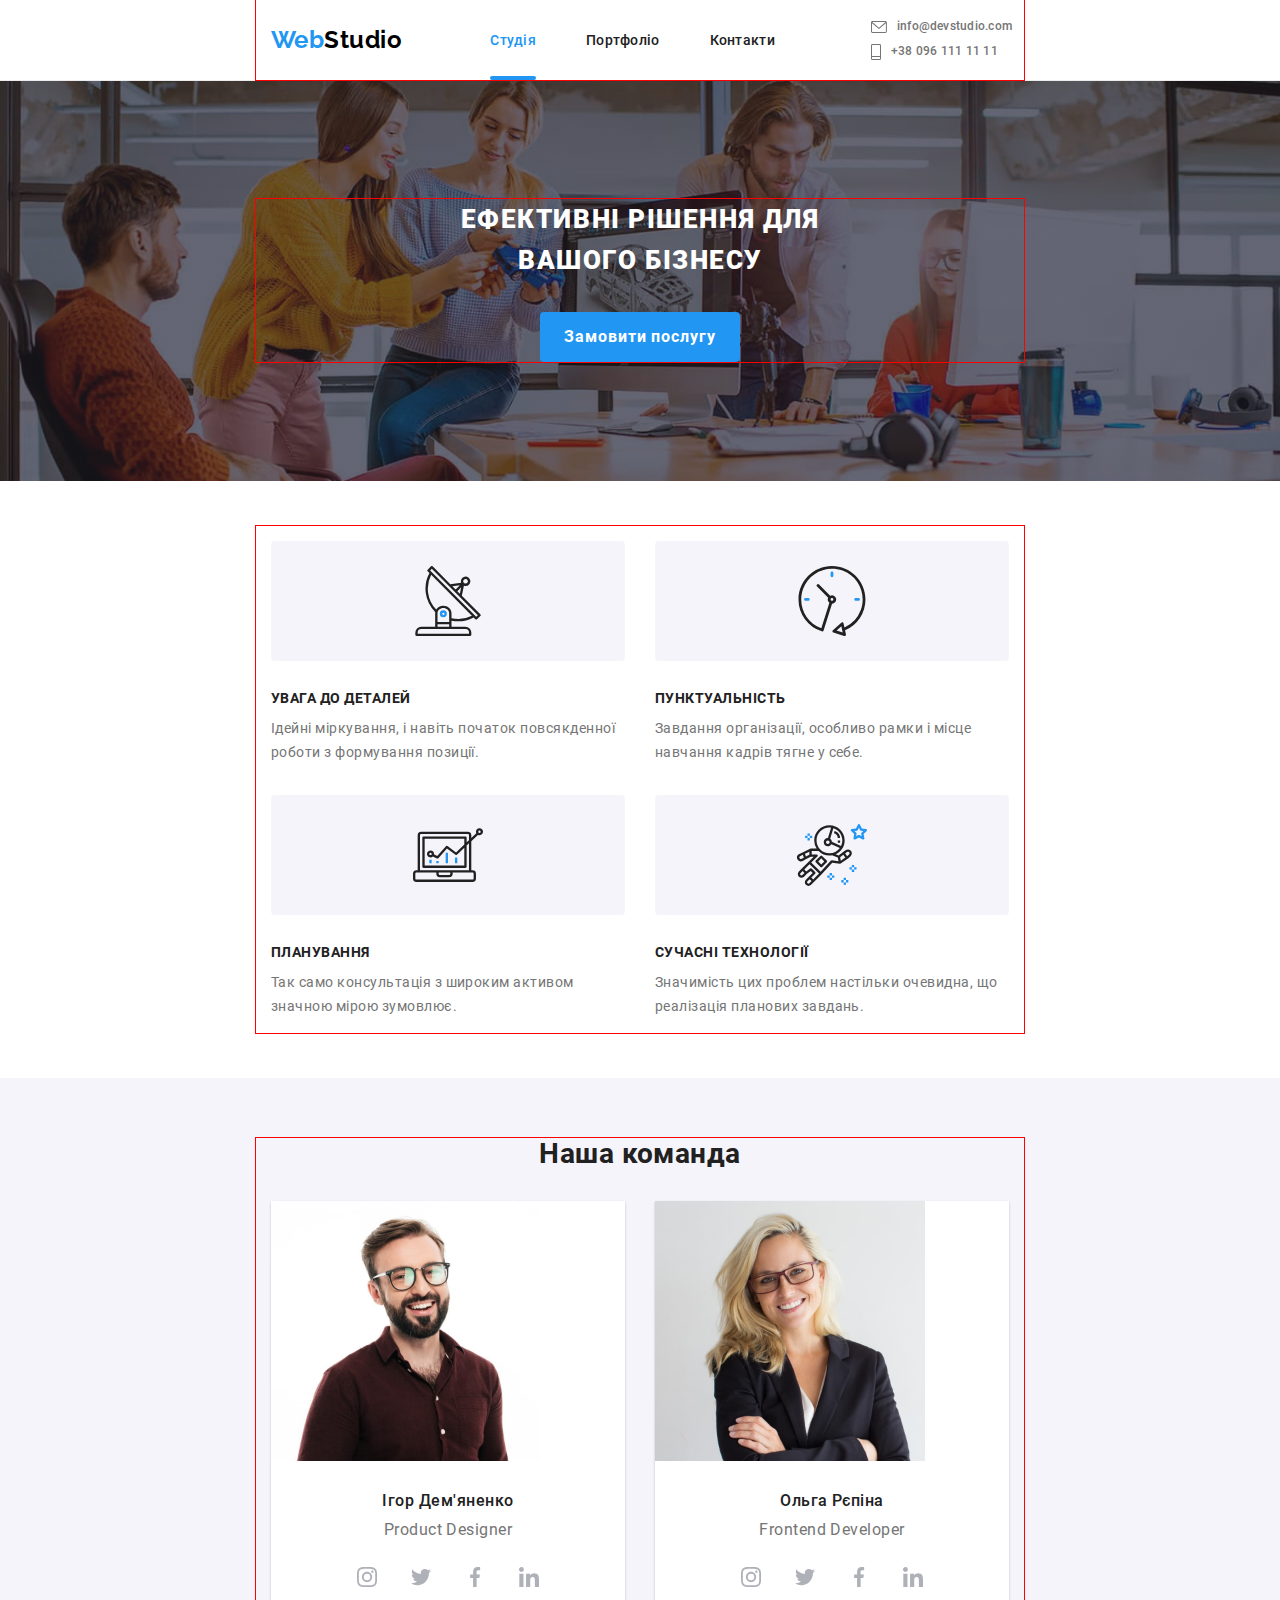
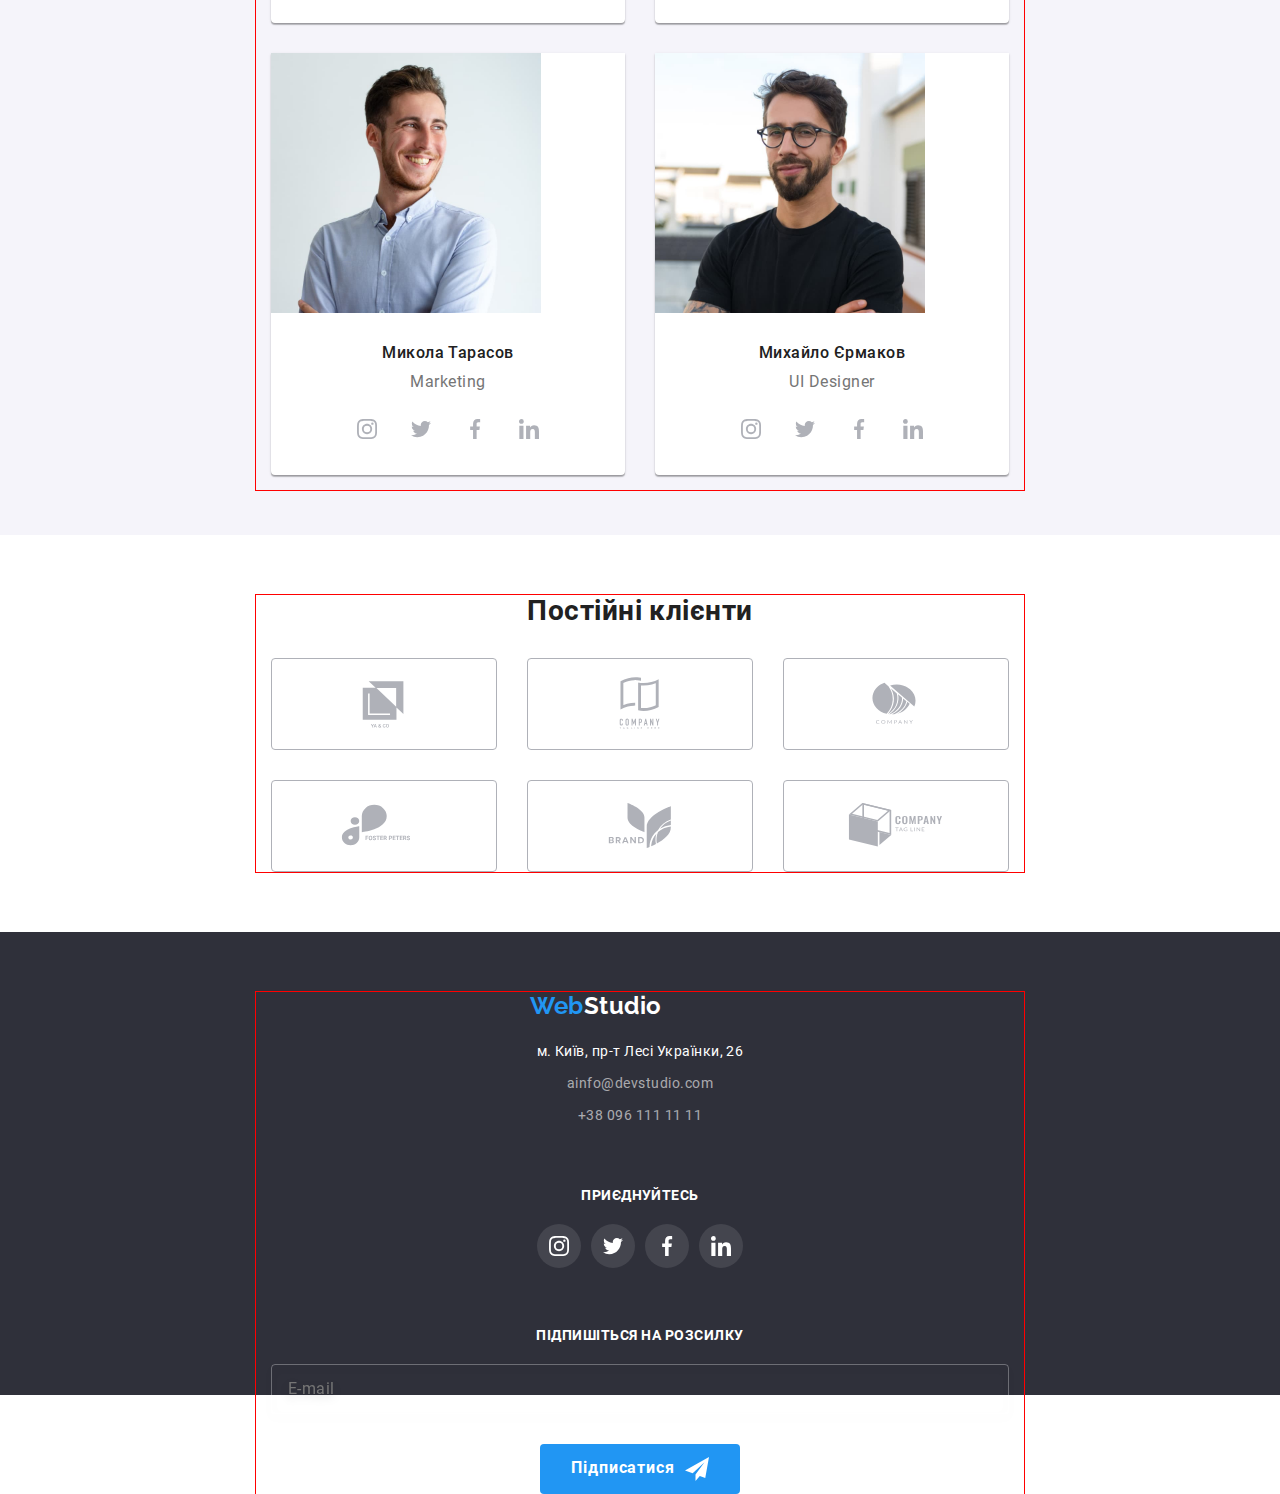
==== commit 01d3e404: "Додає медіа до планшета" ====
--- a/index.html
+++ b/index.html
@@ -533,13 +533,13 @@
               name="form-check"
             />
             <div class="modal__checbox-castom">
-              <svg class="modal__checkbox-icon" width="11" height="8">
+              <svg class="modal__checkbox-icon" width="16" height="15">
                 <use href="./images/icons.svg#icon-check"></use>
               </svg>
             </div>
 
             Погоджуюся з розсилкою та приймаю
-            <a class="modal__checkbox-link" href="#"> Умови договору</a></label
+            <a class="modal__checkbox-link" href="#">Умови договору</a></label
           >
           <button class="button modal__button" type="submit">Відправити</button>
         </form>
--- a/css/main.min.css
+++ b/css/main.min.css
@@ -1 +1 @@
-@font-face{font-family:"Roboto";src:url("../../fonts/Roboto-Black.woff2") format("woff2"),url("../../fonts/Roboto-Black.woff") format("woff");font-weight:900;font-style:normal;font-display:swap}@font-face{font-family:"Roboto";src:url("../../fonts/Roboto-Bold.woff2") format("woff2"),url("../../fonts/Roboto-Bold.woff") format("woff");font-weight:700;font-style:normal;font-display:swap}@font-face{font-family:"Raleway";src:url("../../fonts/Raleway-Bold.woff2") format("woff2"),url("../../fonts/Raleway-Bold.woff") format("woff");font-weight:700;font-style:normal;font-display:swap}@font-face{font-family:"Roboto";src:url("../../fonts/Roboto-Medium.woff2") format("woff2"),url("../../fonts/Roboto-Medium.woff") format("woff");font-weight:500;font-style:normal;font-display:swap}@font-face{font-family:"Roboto";src:url("../../fonts/Roboto-Regular.woff2") format("woff2"),url("../../fonts/Roboto-Regular.woff") format("woff");font-weight:400;font-style:normal;font-display:swap}.team-section__list,.team-cards__net,.price,.portfolio-list,.footer__follow-list,.footer__address-list,.filter,.clients,.advantages{list-style:none;margin:0px;padding:0px}.visually-hidden{position:absolute;white-space:nowrap;width:1px;height:1px;overflow:hidden;border:0;padding:0;clip:rect(0 0 0 0);-webkit-clip-path:inset(50%);clip-path:inset(50%);margin:-1px}h1,h2,h3,h4,h5,h6,p{margin:0;padding:0}body{background-color:#fff;color:#757575;font-family:"Roboto",sans-serif;letter-spacing:.03em}.container{margin:0 auto;padding-right:15px;padding-left:15px;outline:1px solid red}@media screen and (min-width: 480px){.container{width:480px}}@media screen and (min-width: 768px){.container{width:768px}}img{display:block;max-width:100%;height:auto}@media screen and (max-width: 767px){.advantages__item:not(:last-child){margin-bottom:30px}}.advantages__icon-wrapper{display:flex;align-items:center;justify-content:center;width:100%;height:120px;margin-bottom:30px;background-color:#f5f4fa;border-radius:4px}.advantages__secondary-title{margin-top:0px;margin-bottom:10px;color:#212121;font-weight:700;font-size:14px;line-height:1.14;text-transform:uppercase}@media screen and (max-width: 767px){.advantages__secondary-title{text-align:center}}.advantages__text{margin:0px;font-size:14px;line-height:1.71}.backdrop{position:fixed;top:0;left:0;width:100vw;height:100vh;transform:scale(1);transition:transform 1000ms cubic-bezier(0.4, 0, 0.2, 1),opacity 1000ms cubic-bezier(0.4, 0, 0.2, 1);background-color:rgba(0,0,0,.2)}.backdrop.is-hidden{transform:scale(0);transition:transform 1000ms cubic-bezier(0.4, 0, 0.2, 1),opacity 1000ms cubic-bezier(0.4, 0, 0.2, 1),visibility 1000ms cubic-bezier(0.4, 0, 0.2, 1)}.button{display:flex;align-items:center;justify-content:center;min-width:200px;height:50px;padding:10px;font-family:"Roboto",sans-serif;font-style:normal;font-weight:700;font-size:16px;line-height:1.9;letter-spacing:.06em;transition:color 250ms cubic-bezier(0.4, 0, 0.2, 1),background-color 250ms cubic-bezier(0.4, 0, 0.2, 1),border-radius 250ms cubic-bezier(0.4, 0, 0.2, 1),box-shadow 250ms cubic-bezier(0.4, 0, 0.2, 1);border:0px solid rgba(0,0,0,0);border-radius:4px;color:#fff;background-color:#2196f3;outline:none;cursor:pointer}.button:hover,.button:focus{background-color:#188ce8;box-shadow:0px 4px 4px rgba(0,0,0,.15)}.button-menu{padding:0;margin-left:0;border:none;background-color:rgba(0,0,0,0)}.hero__button{padding:10px;margin:auto}.footer__button__button:hover,.footer__button__button:focus{background-color:#188ce8;box-shadow:0px 4px 4px rgba(0,0,0,.15)}.modal__button-close{position:absolute;top:8px;right:8px}.button-close{width:30px;height:30px;background:#fff;border:1px solid rgba(0,0,0,.1);border-radius:50%;color:#212121;outline:none;cursor:pointer}.button-close__icon{position:absolute;top:50%;left:50%;transform:translate(-50%, -50%);transition:fill 250ms cubic-bezier(0.4, 0, 0.2, 1),translate 250ms cubic-bezier(0.4, 0, 0.2, 1);fill:currentColor}.button-close:hover .button-close__icon,.button-close:focus .button-close__icon{fill:#2196f3}.modal__button{margin:auto}.modal__button__button:hover,.modal__button__button:focus{background:#188ce8;box-shadow:0px 4px 4px rgba(0,0,0,.15)}.clients{display:flex;justify-content:center;gap:30px}.clients__item{width:calc((100% - 150px)/6);height:92px}.clients__link{display:flex;width:100%;height:100%;align-items:center;justify-content:center;border:1px solid #afb1b8;border-radius:4px;color:#afb1b8;transition:color 250ms cubic-bezier(0.4, 0, 0.2, 1),border-color 250ms cubic-bezier(0.4, 0, 0.2, 1)}.clients__link:hover,.clients__link:focus{color:#2196f3;border-color:#2196f3}.clients__icon{fill:currentColor}.filter{display:flex;justify-content:center;gap:8px;margin-bottom:50px;background:#fff}.filter__button{padding:6px 22px;text-align:center;font-family:"Roboto",sans-serif;font-style:normal;font-family:inherit;font-weight:500;font-size:16px;line-height:1.62;transition:color 250ms cubic-bezier(0.4, 0, 0.2, 1),background-color 250ms cubic-bezier(0.4, 0, 0.2, 1),border-radius 250ms cubic-bezier(0.4, 0, 0.2, 1),box-shadow 250ms cubic-bezier(0.4, 0, 0.2, 1);border:0px solid rgba(0,0,0,0);border-radius:4px;color:#212121;background-color:#f5f4fa;outline:none;cursor:pointer}.filter__button:hover,.filter__button:focus{color:#fff;background-color:#2196f3;border-radius:4px;box-shadow:0px 3px 1px rgba(0,0,0,.1),0px 1px 2px rgba(0,0,0,.08),0px 2px 2px rgba(0,0,0,.12)}.filter__button:hover--unusual-padding,.filter__button:focus--unusual-padding{padding-right:25px;padding-left:25px}.footer{padding-top:60px;padding-bottom:60px;background-color:#2f303a}.footer__address-wrapper{margin-right:70px}.footer__maps-link{padding-right:25px}.footer__maps-link,.footer__contact-link{display:inline-block}.footer__maps-link{transition:color 250ms cubic-bezier(0.4, 0, 0.2, 1);color:#fff;font-style:normal;font-weight:400;font-size:14px;line-height:1.71;text-decoration:none;cursor:pointer}.footer__maps-link:hover,.footer__maps-link:focus{color:#2196f3}.footer__contact-link{transition:color 250ms cubic-bezier(0.4, 0, 0.2, 1);color:#757575;font-style:normal;font-weight:400;font-size:14px;line-height:1.71;text-decoration:none;cursor:pointer}.footer__contact-link:hover,.footer__contact-link:focus{color:#2196f3}.footer__address-item:not(:last-child){margin-bottom:9px}.footer__follow-list{display:flex}.footer__folow-title{margin-top:0;margin-bottom:20px;font-weight:700;font-size:14px;line-height:1.14;text-transform:uppercase;color:#fff}.footer__follow-item{display:flex;width:44px;height:44px}.footer__follow-link{display:flex;width:100%;height:100%;align-items:center;justify-content:center;transition:color 250ms cubic-bezier(0.4, 0, 0.2, 1),background-color 250ms cubic-bezier(0.4, 0, 0.2, 1);border-radius:50%;background-color:rgba(255,255,255,.1);color:#fff;cursor:pointer}.footer__follow-link:hover,.footer__follow-link:focus{color:#fff;background-color:#2196f3}.footer__follow-list{display:flex;gap:10px}.footer__follow-icon{fill:currentColor}.footer__subscribe{display:flex;align-items:flex-end;justify-content:flex-end;gap:12px;margin-left:auto}.footer__subscribe-title{margin-bottom:20px;font-weight:700;font-size:14px;line-height:16px;text-transform:uppercase;color:#fff}.footer__subscribe-block{margin-left:auto}.footer__subscribe-label{width:100%}.footer__subscribe-email{padding:15px 16px 15px 16px;width:100%;transition:border-color 250ms cubic-bezier(0.4, 0, 0.2, 1);background-color:rgba(0,0,0,0);font-size:16px;line-height:1.25;letter-spacing:.03em;color:var(--primary-white-color);border:1px solid rgba(255,255,255,.3);filter:drop-shadow(0px 4px 4px rgba(0, 0, 0, 0.15));border-radius:4px;outline:none}.footer__subscribe-email:hover,.footer__subscribe-email:focus{border-color:#2196f3}.footer__subscribe-icon{fill:currentColor;margin-left:10px}.header{border-bottom:1px solid #ececec}.header__navigation{display:flex;justify-content:space-between}@media screen and (max-width: 767px){.menu{display:none}}.hero{margin-right:auto;margin-left:auto;width:100%;height:400px;max-width:1600px;padding-top:118px;padding-bottom:118px;background-color:#2f303a;background-image:linear-gradient(rgba(47, 48, 58, 0.4), rgba(47, 48, 58, 0.4)),url(../images/herobg.jpg);background-repeat:no-repeat;background-position:center;background-size:cover;text-align:center}.hero__title{margin:0 auto;color:#fff;font-weight:900;font-size:26px;line-height:1.6;letter-spacing:.06em;text-transform:uppercase}@media screen and (max-width: 767px){.hero__title{margin-bottom:40px}}@media screen and (min-width: 768px){.hero__title{margin-bottom:30px}}.logo{display:inline-block;font-family:"Raleway",sans-serif;font-weight:700;font-size:26px;line-height:1.19;color:#2196f3;text-decoration:none;cursor:pointer}.logo__text-studio{color:#000}.logo__text-studio--white{color:#fff}.header__logo{padding-top:24px;padding-bottom:25px;margin-right:93px}.footer__logo{margin-bottom:20px}.modal{position:absolute;top:50%;left:50%;transform:translate(-50%, -50%);width:528px;height:581px;padding:40px;background:#fff;box-shadow:0px 1px 3px rgba(0,0,0,.12),0px 1px 1px rgba(0,0,0,.14),0px 2px 1px rgba(0,0,0,.2);border-radius:4px}.modal__form{display:flex;flex-direction:column}.modal__title{margin-bottom:12px;font-weight:700;font-size:20px;line-height:1.15;text-align:center;color:#212121}.modal__label{margin-bottom:10px;font-size:12px;line-height:1.16;letter-spacing:.01em;color:#757575}.modal__label-comment{margin-bottom:20px;font-size:12px;line-height:1.16;letter-spacing:.01em;color:#757575}.modal__input{width:100%;height:40px;padding-right:12px;padding-left:42px;transition:fill 250ms cubic-bezier(0.4, 0, 0.2, 1),border-color 250ms cubic-bezier(0.4, 0, 0.2, 1);border:1px solid rgba(33,33,33,.2);border-radius:4px;outline:none}.modal__input:focus,.modal__input:focus+.modal__input-icon{border-color:#2196f3;fill:#2196f3}.modal__input-wrapper{position:relative;display:block;width:100%;margin-top:4px}.modal__input-icon{position:absolute;top:50%;left:12px;transform:translateY(-50%);transition:fill 250ms cubic-bezier(0.4, 0, 0.2, 1),border-color 250ms cubic-bezier(0.4, 0, 0.2, 1)}.modal__comment{display:block;width:100%;height:120px;margin-top:4px;padding:12px 16px;resize:none;transition:fill 250ms cubic-bezier(0.4, 0, 0.2, 1),border-color 250ms cubic-bezier(0.4, 0, 0.2, 1);border:1px solid rgba(33,33,33,.2);border-radius:4px;outline:none}.modal__comment:focus{border-color:#2196f3;fill:#2196f3}.modal__comment:-moz-placeholder-shown{color:rgba(117,117,117,.5)}.modal__comment:-ms-input-placeholder{color:rgba(117,117,117,.5)}.modal__comment:placeholder-shown{color:rgba(117,117,117,.5)}.modal__checkbox-label{display:flex;align-items:center;justify-content:center;gap:7px;margin-bottom:30px;font-size:14px;line-height:1.71;color:#757575;cursor:pointer}.modal__checkbox{-webkit-appearance:none;-moz-appearance:none;appearance:none}.modal__checkbox:checked+.modal__checbox-castom{background-color:#2196f3;border-color:rgba(0,0,0,0)}.modal__checbox-castom{position:relative;display:flex;justify-content:center;align-items:center;width:16px;height:15px;border:2px solid #212121;transition:background-color 250ms cubic-bezier(0.4, 0, 0.2, 1),border-color 250ms cubic-bezier(0.4, 0, 0.2, 1);border-radius:2px;cursor:pointer}.modal__checkbox-icon{fill:#fff;border-radius:2px}.modal__checkbox-link{color:#2196f3;text-decoration:underline;outline:none}.modal__checkbox-link:focus{border:1px solid #2196f3;border-radius:2px;z-index:1}.is-hidden{visibility:hidden;opacity:0;pointer-events:none}.portfolio-list{display:flex;flex-wrap:wrap}.price-section{padding-top:0}@media screen and (max-width: 1599px){.price-section{display:none}}.price{display:flex}.price__item{position:relative;width:calc((100% - 60px)/3)}.price__item:not(:last-child){margin-right:30px}.price__title-wrapper{position:absolute;bottom:0;display:flex;justify-content:center;align-items:center;width:100%;height:70px;color:#fff;background:rgba(47,48,58,.8)}.price__title{font-style:normal;font-weight:700;font-size:14px;line-height:1.14;text-transform:uppercase}.project{position:relative;width:calc((100% - 60px)/3);border:1px solid #eee}.project__link{display:block;text-decoration:none;color:inherit;transition:box-shadow 250ms cubic-bezier(0.4, 0, 0.2, 1)}.project__link:hover,.project__link:focus{box-shadow:0px 1px 1px rgba(0,0,0,.12),0px 4px 4px rgba(0,0,0,.06),1px 4px 6px rgba(0,0,0,.16)}.project__link:hover .project__sub-overlay,.project__link:focus .project__sub-overlay{transform:translate(0);opacity:1}.project__sub{position:relative;overflow:hidden}.project__sub-overlay{position:absolute;transform:translateY(101%);transition:transform 250ms cubic-bezier(0.4, 0, 0.2, 1),opacity 250ms cubic-bezier(0.4, 0, 0.2, 1);opacity:0;pointer-events:none;width:100%;height:100%;padding:63px 24px;background-color:rgba(33,150,243,.9)}.project__sub-text{font-size:18px;line-height:1.5;color:#fff}.project:not(:nth-child(3n)){margin-right:30px}.project:not(:nth-last-child(-n+3)){margin-bottom:30px}.project__title{margin-top:0px;margin-bottom:4px;color:#212121;font-weight:700;font-size:18px;line-height:2;letter-spacing:.06em}.project__text{margin:0px;font-size:16px;line-height:1.9}.project__text-wrapper{padding:20px 24px}section{margin-right:auto;margin-left:auto;padding-top:60px;padding-bottom:60px}.section-title{margin-top:0px;margin-bottom:50px;color:#212121;font-weight:700;font-size:28px;line-height:1.17;text-align:center}.team-cards{background:#fff;box-shadow:0px 1px 3px rgba(0,0,0,.12),0px 1px 1px rgba(0,0,0,.14),0px 2px 1px rgba(0,0,0,.2);border-radius:0px 0px 4px 4px}.team-cards:not(:last-child){margin-bottom:30px}.team-cards__text-wrapper{padding-top:30px;padding-bottom:24px;text-align:center}.team-cards__title{margin-top:0px;margin-bottom:10px;color:#212121;font-weight:500;font-size:16px;line-height:1.19;text-align:center}.team-cards__text{margin-bottom:16px;font-size:16px;line-height:1.19;text-align:center}.team-cards__net{display:flex;justify-content:center;gap:10px}.team-cards__link{display:flex;width:44px;height:44px;align-items:center;justify-content:center;border-radius:50%;color:#afb1b8;cursor:pointer;transition:color 250ms cubic-bezier(0.4, 0, 0.2, 1),background-color 250ms cubic-bezier(0.4, 0, 0.2, 1)}.team-cards__link:hover,.team-cards__link:focus{color:#fff;background-color:#2196f3}.team-cards__icon{fill:currentColor}.team-section{background-color:#f5f4fa}/*# sourceMappingURL=main.min.css.map */+@font-face{font-family:"Roboto";src:url("../../fonts/Roboto-Black.woff2") format("woff2"),url("../../fonts/Roboto-Black.woff") format("woff");font-weight:900;font-style:normal;font-display:swap}@font-face{font-family:"Roboto";src:url("../../fonts/Roboto-Bold.woff2") format("woff2"),url("../../fonts/Roboto-Bold.woff") format("woff");font-weight:700;font-style:normal;font-display:swap}@font-face{font-family:"Raleway";src:url("../../fonts/Raleway-Bold.woff2") format("woff2"),url("../../fonts/Raleway-Bold.woff") format("woff");font-weight:700;font-style:normal;font-display:swap}@font-face{font-family:"Roboto";src:url("../../fonts/Roboto-Medium.woff2") format("woff2"),url("../../fonts/Roboto-Medium.woff") format("woff");font-weight:500;font-style:normal;font-display:swap}@font-face{font-family:"Roboto";src:url("../../fonts/Roboto-Regular.woff2") format("woff2"),url("../../fonts/Roboto-Regular.woff") format("woff");font-weight:400;font-style:normal;font-display:swap}.team-section__list,.team-cards__net,.price,.portfolio-list,.contacts,.site-nav__list,.footer__follow-list,.footer__address-list,.filter,.clients,.advantages{list-style:none;margin:0px;padding:0px}.visually-hidden{position:absolute;white-space:nowrap;width:1px;height:1px;overflow:hidden;border:0;padding:0;clip:rect(0 0 0 0);-webkit-clip-path:inset(50%);clip-path:inset(50%);margin:-1px}h1,h2,h3,h4,h5,h6,p{margin:0;padding:0}body{background-color:#fff;color:#757575;font-family:"Roboto",sans-serif;letter-spacing:.03em}.container{margin:0 auto;padding-right:15px;padding-left:15px;outline:1px solid red}@media screen and (min-width: 480px){.container{width:480px}}@media screen and (min-width: 768px){.container{width:768px}}img{display:block;max-width:100%;height:auto}@media screen and (min-width: 768px){.advantages{display:-webkit-box;display:-ms-flexbox;display:flex;-ms-flex-wrap:wrap;flex-wrap:wrap;margin:-15px}}@media screen and (min-width: 768px){.advantages__item{margin:15px;width:calc((100% - 60px)/2)}}@media screen and (max-width: 767px){.advantages__item:not(:last-child){margin-bottom:30px}}.advantages__icon-wrapper{display:-webkit-box;display:-ms-flexbox;display:flex;-webkit-box-align:center;-ms-flex-align:center;align-items:center;-webkit-box-pack:center;-ms-flex-pack:center;justify-content:center;width:100%;height:120px;margin-bottom:30px;background-color:#f5f4fa;border-radius:4px}.advantages__secondary-title{margin-top:0px;margin-bottom:10px;color:#212121;font-weight:700;font-size:14px;line-height:1.14;text-transform:uppercase}@media screen and (max-width: 767px){.advantages__secondary-title{text-align:center}}.advantages__text{margin:0px;font-size:14px;line-height:1.71}.backdrop{position:fixed;top:0;left:0;width:100vw;height:100vh;-webkit-transform:scale(1);transform:scale(1);-webkit-transition:opacity 1000ms cubic-bezier(0.4, 0, 0.2, 1),-webkit-transform 1000ms cubic-bezier(0.4, 0, 0.2, 1);transition:opacity 1000ms cubic-bezier(0.4, 0, 0.2, 1),-webkit-transform 1000ms cubic-bezier(0.4, 0, 0.2, 1);transition:transform 1000ms cubic-bezier(0.4, 0, 0.2, 1),opacity 1000ms cubic-bezier(0.4, 0, 0.2, 1);transition:transform 1000ms cubic-bezier(0.4, 0, 0.2, 1),opacity 1000ms cubic-bezier(0.4, 0, 0.2, 1),-webkit-transform 1000ms cubic-bezier(0.4, 0, 0.2, 1);background-color:rgba(0,0,0,.2)}.backdrop.is-hidden{-webkit-transform:scale(0);transform:scale(0);-webkit-transition:opacity 1000ms cubic-bezier(0.4, 0, 0.2, 1),visibility 1000ms cubic-bezier(0.4, 0, 0.2, 1),-webkit-transform 1000ms cubic-bezier(0.4, 0, 0.2, 1);transition:opacity 1000ms cubic-bezier(0.4, 0, 0.2, 1),visibility 1000ms cubic-bezier(0.4, 0, 0.2, 1),-webkit-transform 1000ms cubic-bezier(0.4, 0, 0.2, 1);transition:transform 1000ms cubic-bezier(0.4, 0, 0.2, 1),opacity 1000ms cubic-bezier(0.4, 0, 0.2, 1),visibility 1000ms cubic-bezier(0.4, 0, 0.2, 1);transition:transform 1000ms cubic-bezier(0.4, 0, 0.2, 1),opacity 1000ms cubic-bezier(0.4, 0, 0.2, 1),visibility 1000ms cubic-bezier(0.4, 0, 0.2, 1),-webkit-transform 1000ms cubic-bezier(0.4, 0, 0.2, 1)}.button{display:-webkit-box;display:-ms-flexbox;display:flex;-webkit-box-align:center;-ms-flex-align:center;align-items:center;-webkit-box-pack:center;-ms-flex-pack:center;justify-content:center;min-width:200px;height:50px;padding:10px;font-family:"Roboto",sans-serif;font-style:normal;font-weight:700;font-size:16px;line-height:1.9;letter-spacing:.06em;-webkit-transition:color 250ms cubic-bezier(0.4, 0, 0.2, 1),background-color 250ms cubic-bezier(0.4, 0, 0.2, 1),border-radius 250ms cubic-bezier(0.4, 0, 0.2, 1),-webkit-box-shadow 250ms cubic-bezier(0.4, 0, 0.2, 1);transition:color 250ms cubic-bezier(0.4, 0, 0.2, 1),background-color 250ms cubic-bezier(0.4, 0, 0.2, 1),border-radius 250ms cubic-bezier(0.4, 0, 0.2, 1),-webkit-box-shadow 250ms cubic-bezier(0.4, 0, 0.2, 1);transition:color 250ms cubic-bezier(0.4, 0, 0.2, 1),background-color 250ms cubic-bezier(0.4, 0, 0.2, 1),border-radius 250ms cubic-bezier(0.4, 0, 0.2, 1),box-shadow 250ms cubic-bezier(0.4, 0, 0.2, 1);transition:color 250ms cubic-bezier(0.4, 0, 0.2, 1),background-color 250ms cubic-bezier(0.4, 0, 0.2, 1),border-radius 250ms cubic-bezier(0.4, 0, 0.2, 1),box-shadow 250ms cubic-bezier(0.4, 0, 0.2, 1),-webkit-box-shadow 250ms cubic-bezier(0.4, 0, 0.2, 1);border:0px solid rgba(0,0,0,0);border-radius:4px;color:#fff;background-color:#2196f3;outline:none;cursor:pointer}.button:hover,.button:focus{background-color:#188ce8;-webkit-box-shadow:0px 4px 4px rgba(0,0,0,.15);box-shadow:0px 4px 4px rgba(0,0,0,.15)}.button-menu{padding:0;margin-left:auto;border:none;background-color:rgba(0,0,0,0)}@media screen and (min-width: 768px){.button-menu{display:none;-webkit-appearance:none;-moz-appearance:none;appearance:none}}.hero__button{padding:10px;margin:auto}.footer__button{margin:0 auto}.footer__button__button:hover,.footer__button__button:focus{background-color:#188ce8;-webkit-box-shadow:0px 4px 4px rgba(0,0,0,.15);box-shadow:0px 4px 4px rgba(0,0,0,.15)}.modal__button-close{position:absolute;top:8px;right:8px}.button-close{width:30px;height:30px;background:#fff;border:1px solid rgba(0,0,0,.1);border-radius:50%;color:#212121;outline:none;cursor:pointer}.button-close__icon{position:absolute;top:50%;left:50%;-webkit-transform:translate(-50%, -50%);transform:translate(-50%, -50%);-webkit-transition:fill 250ms cubic-bezier(0.4, 0, 0.2, 1),translate 250ms cubic-bezier(0.4, 0, 0.2, 1);transition:fill 250ms cubic-bezier(0.4, 0, 0.2, 1),translate 250ms cubic-bezier(0.4, 0, 0.2, 1);fill:currentColor}.button-close:hover .button-close__icon,.button-close:focus .button-close__icon{fill:#2196f3}.modal__button{margin:auto}.modal__button__button:hover,.modal__button__button:focus{background:#188ce8;-webkit-box-shadow:0px 4px 4px rgba(0,0,0,.15);box-shadow:0px 4px 4px rgba(0,0,0,.15)}.clients{display:-webkit-box;display:-ms-flexbox;display:flex;-ms-flex-wrap:wrap;flex-wrap:wrap;gap:30px}.clients__item{width:calc((100% - 60px)/3);height:92px}.clients__link{display:-webkit-box;display:-ms-flexbox;display:flex;width:100%;height:100%;-webkit-box-align:center;-ms-flex-align:center;align-items:center;-webkit-box-pack:center;-ms-flex-pack:center;justify-content:center;border:1px solid #afb1b8;border-radius:4px;color:#afb1b8;-webkit-transition:color 250ms cubic-bezier(0.4, 0, 0.2, 1),border-color 250ms cubic-bezier(0.4, 0, 0.2, 1);transition:color 250ms cubic-bezier(0.4, 0, 0.2, 1),border-color 250ms cubic-bezier(0.4, 0, 0.2, 1)}.clients__link:hover,.clients__link:focus{color:#2196f3;border-color:#2196f3}.clients__icon{fill:currentColor}.filter{display:-webkit-box;display:-ms-flexbox;display:flex;-webkit-box-pack:center;-ms-flex-pack:center;justify-content:center;gap:8px;margin-bottom:50px;background:#fff}.filter__button{padding:6px 22px;text-align:center;font-family:"Roboto",sans-serif;font-style:normal;font-family:inherit;font-weight:500;font-size:16px;line-height:1.62;-webkit-transition:color 250ms cubic-bezier(0.4, 0, 0.2, 1),background-color 250ms cubic-bezier(0.4, 0, 0.2, 1),border-radius 250ms cubic-bezier(0.4, 0, 0.2, 1),-webkit-box-shadow 250ms cubic-bezier(0.4, 0, 0.2, 1);transition:color 250ms cubic-bezier(0.4, 0, 0.2, 1),background-color 250ms cubic-bezier(0.4, 0, 0.2, 1),border-radius 250ms cubic-bezier(0.4, 0, 0.2, 1),-webkit-box-shadow 250ms cubic-bezier(0.4, 0, 0.2, 1);transition:color 250ms cubic-bezier(0.4, 0, 0.2, 1),background-color 250ms cubic-bezier(0.4, 0, 0.2, 1),border-radius 250ms cubic-bezier(0.4, 0, 0.2, 1),box-shadow 250ms cubic-bezier(0.4, 0, 0.2, 1);transition:color 250ms cubic-bezier(0.4, 0, 0.2, 1),background-color 250ms cubic-bezier(0.4, 0, 0.2, 1),border-radius 250ms cubic-bezier(0.4, 0, 0.2, 1),box-shadow 250ms cubic-bezier(0.4, 0, 0.2, 1),-webkit-box-shadow 250ms cubic-bezier(0.4, 0, 0.2, 1);border:0px solid rgba(0,0,0,0);border-radius:4px;color:#212121;background-color:#f5f4fa;outline:none;cursor:pointer}.filter__button:hover,.filter__button:focus{color:#fff;background-color:#2196f3;border-radius:4px;-webkit-box-shadow:0px 3px 1px rgba(0,0,0,.1),0px 1px 2px rgba(0,0,0,.08),0px 2px 2px rgba(0,0,0,.12);box-shadow:0px 3px 1px rgba(0,0,0,.1),0px 1px 2px rgba(0,0,0,.08),0px 2px 2px rgba(0,0,0,.12)}.filter__button:hover--unusual-padding,.filter__button:focus--unusual-padding{padding-right:25px;padding-left:25px}.footer{padding-top:60px;padding-bottom:60px;height:603px;background-color:#2f303a}@media screen and (min-width: 768px){.footer{height:463px}}.footer__container{text-align:center}.footer__address-wrapper{margin-bottom:60px}.footer__address-item:not(:last-child){margin-bottom:8px}.footer__maps-link{-webkit-transition:color 250ms cubic-bezier(0.4, 0, 0.2, 1);transition:color 250ms cubic-bezier(0.4, 0, 0.2, 1);color:#fff;font-style:normal;font-weight:400;font-size:14px;line-height:1.71;text-decoration:none;cursor:pointer}.footer__maps-link:hover,.footer__maps-link:focus{color:#2196f3}.footer__contact-link{-webkit-transition:color 250ms cubic-bezier(0.4, 0, 0.2, 1);transition:color 250ms cubic-bezier(0.4, 0, 0.2, 1);color:#757575;font-style:normal;font-weight:400;font-size:14px;line-height:1.71;text-decoration:none;color:rgba(255,255,255,.6);cursor:pointer}.footer__contact-link:hover,.footer__contact-link:focus{color:#2196f3}.footer__follow{margin-bottom:60px}.footer__folow-title{margin-top:0;margin-bottom:20px;font-weight:700;font-size:14px;line-height:1.14;text-transform:uppercase;color:#fff}.footer__follow-list{display:-webkit-box;display:-ms-flexbox;display:flex;-webkit-box-pack:center;-ms-flex-pack:center;justify-content:center;gap:10px}.footer__follow-item{width:44px;height:44px}.footer__follow-link{display:-webkit-box;display:-ms-flexbox;display:flex;width:100%;height:100%;-webkit-box-align:center;-ms-flex-align:center;align-items:center;-webkit-box-pack:center;-ms-flex-pack:center;justify-content:center;-webkit-transition:color 250ms cubic-bezier(0.4, 0, 0.2, 1),background-color 250ms cubic-bezier(0.4, 0, 0.2, 1);transition:color 250ms cubic-bezier(0.4, 0, 0.2, 1),background-color 250ms cubic-bezier(0.4, 0, 0.2, 1);border-radius:50%;background-color:rgba(255,255,255,.1);color:#fff;cursor:pointer}.footer__follow-link:hover,.footer__follow-link:focus{color:#fff;background-color:#2196f3}.footer__follow-icon{fill:currentColor}.footer__subscribe{text-align:center}.footer__subscribe-title{margin-bottom:20px;font-weight:700;font-size:14px;line-height:1.14;text-transform:uppercase;color:#fff}.footer__subscribe-label{width:100%}.footer__subscribe-email{padding:15px 16px 15px 16px;margin-bottom:30px;width:100%;height:50px;-webkit-transition:border-color 250ms cubic-bezier(0.4, 0, 0.2, 1);transition:border-color 250ms cubic-bezier(0.4, 0, 0.2, 1);background-color:rgba(0,0,0,0);font-size:16px;line-height:1.25;letter-spacing:.03em;color:#fff;border:1px solid rgba(255,255,255,.3);-webkit-filter:drop-shadow(0px 4px 4px rgba(0, 0, 0, 0.15));filter:drop-shadow(0px 4px 4px rgba(0, 0, 0, 0.15));border-radius:4px;outline:none}.footer__subscribe-email:hover,.footer__subscribe-email:focus{border-color:#2196f3}.footer__subscribe-icon{fill:currentColor;margin-left:10px}.header{border-bottom:1px solid #ececec}.header__navigation{display:-webkit-box;display:-ms-flexbox;display:flex;-webkit-box-align:center;-ms-flex-align:center;align-items:center}@media screen and (min-width: 768px){.header__navigation{max-height:80px}}.site-nav{display:-webkit-box;display:-ms-flexbox;display:flex;-webkit-box-align:center;-ms-flex-align:center;align-items:center}.site-nav__list{display:-webkit-box;display:-ms-flexbox;display:flex;-webkit-box-align:center;-ms-flex-align:center;align-items:center}.site-nav__item:not(:last-child){margin-right:50px}.site-nav__link{position:relative;padding-top:32px;padding-bottom:32px;-webkit-transition:color 250ms cubic-bezier(0.4, 0, 0.2, 1);transition:color 250ms cubic-bezier(0.4, 0, 0.2, 1);color:#212121;font-family:"Roboto",sans-serif;font-weight:500;font-size:14px;line-height:1.14;letter-spacing:.02em;text-decoration:none;cursor:pointer}.site-nav__link:hover,.site-nav__link:focus{color:#2196f3}.site-nav__link--current{color:#2196f3}.site-nav__link--current:after{position:absolute;bottom:0;display:block;content:"";width:100%;height:4px;background-color:#2196f3;border-radius:2px}.contacts{display:-webkit-box;display:-ms-flexbox;display:flex;-webkit-box-orient:vertical;-webkit-box-direction:normal;-ms-flex-direction:column;flex-direction:column;gap:10px}@media screen and (min-width: 1600px){.contacts{display:-webkit-box;display:-ms-flexbox;display:flex;margin:0px;-webkit-box-align:center;-ms-flex-align:center;align-items:center}}.contacts__link{display:-webkit-box;display:-ms-flexbox;display:flex;-webkit-box-align:center;-ms-flex-align:center;align-items:center;gap:10px;width:100%;height:100%;-webkit-transition:color 250ms cubic-bezier(0.4, 0, 0.2, 1);transition:color 250ms cubic-bezier(0.4, 0, 0.2, 1);color:#757575;font-weight:500;font-size:12px;line-height:1.16;letter-spacing:.02em;text-decoration:none;cursor:pointer}@media screen and (min-width: 1600px){.contacts__link{padding-top:32px;padding-bottom:32px}}.contacts__link:hover,.contacts__link:focus{color:#2196f3}.contacts__icon{fill:currentColor}@media screen and (max-width: 767px){.menu{display:none}}@media screen and (min-width: 768px){.menu{display:-webkit-box;display:-ms-flexbox;display:flex;-webkit-box-align:center;-ms-flex-align:center;align-items:center;gap:96px}}.hero{margin-right:auto;margin-left:auto;width:100%;height:400px;max-width:1600px;padding-top:118px;padding-bottom:118px;background-color:#2f303a;background-image:-webkit-gradient(linear, left top, left bottom, from(rgba(47, 48, 58, 0.4)), to(rgba(47, 48, 58, 0.4))),url(../images/herobg.jpg);background-image:linear-gradient(rgba(47, 48, 58, 0.4), rgba(47, 48, 58, 0.4)),url(../images/herobg.jpg);background-repeat:no-repeat;background-position:center;background-size:cover;text-align:center}.hero__title{margin:0 auto;color:#fff;font-weight:900;font-size:26px;line-height:1.6;letter-spacing:.06em;text-transform:uppercase}@media screen and (max-width: 767px){.hero__title{margin-bottom:40px}}@media screen and (min-width: 768px){.hero__title{margin-bottom:30px;width:360px}}.logo{display:inline-block;font-family:"Raleway",sans-serif;font-weight:700;font-size:24px;line-height:1.16;color:#2196f3;text-decoration:none;cursor:pointer}@media screen and (min-width: 768px){.logo{margin-right:88px}}.logo__text-studio{color:#000}.logo__text-studio--white{color:#fff}.header__logo{padding:16px 0}@media screen and (min-width: 768px){.header__logo{padding:26px 0}}.footer__logo{margin-bottom:20px}.modal{position:absolute;top:50%;left:50%;-webkit-transform:translate(-50%, -50%);transform:translate(-50%, -50%);width:100%;padding:40px;background:#fff;-webkit-box-shadow:0px 1px 3px rgba(0,0,0,.12),0px 1px 1px rgba(0,0,0,.14),0px 2px 1px rgba(0,0,0,.2);box-shadow:0px 1px 3px rgba(0,0,0,.12),0px 1px 1px rgba(0,0,0,.14),0px 2px 1px rgba(0,0,0,.2);border-radius:4px}@media screen and (max-width: 1599px){.modal{width:100%;max-width:450px;max-height:609px}}.modal__form{display:-webkit-box;display:-ms-flexbox;display:flex;-webkit-box-orient:vertical;-webkit-box-direction:normal;-ms-flex-direction:column;flex-direction:column}.modal__title{margin-bottom:12px;font-weight:700;font-size:20px;line-height:1.15;text-align:center;color:#212121}.modal__label{margin-bottom:10px;font-size:12px;line-height:1.16;letter-spacing:.01em;color:#757575}.modal__label-comment{margin-bottom:20px;font-size:12px;line-height:1.16;letter-spacing:.01em;color:#757575}.modal__input{width:100%;height:40px;padding-right:12px;padding-left:42px;-webkit-transition:fill 250ms cubic-bezier(0.4, 0, 0.2, 1),border-color 250ms cubic-bezier(0.4, 0, 0.2, 1);transition:fill 250ms cubic-bezier(0.4, 0, 0.2, 1),border-color 250ms cubic-bezier(0.4, 0, 0.2, 1);border:1px solid rgba(33,33,33,.2);border-radius:4px;outline:none}.modal__input:focus,.modal__input:focus+.modal__input-icon{border-color:#2196f3;fill:#2196f3}.modal__input-wrapper{position:relative;display:block;width:100%;margin-top:4px}.modal__input-icon{position:absolute;top:50%;left:12px;-webkit-transform:translateY(-50%);transform:translateY(-50%);-webkit-transition:fill 250ms cubic-bezier(0.4, 0, 0.2, 1),border-color 250ms cubic-bezier(0.4, 0, 0.2, 1);transition:fill 250ms cubic-bezier(0.4, 0, 0.2, 1),border-color 250ms cubic-bezier(0.4, 0, 0.2, 1)}.modal__comment{display:block;width:100%;height:120px;margin-top:4px;padding:12px 16px;resize:none;-webkit-transition:fill 250ms cubic-bezier(0.4, 0, 0.2, 1),border-color 250ms cubic-bezier(0.4, 0, 0.2, 1);transition:fill 250ms cubic-bezier(0.4, 0, 0.2, 1),border-color 250ms cubic-bezier(0.4, 0, 0.2, 1);border:1px solid rgba(33,33,33,.2);border-radius:4px;outline:none}.modal__comment:focus{border-color:#2196f3;fill:#2196f3}.modal__comment:-moz-placeholder-shown{color:rgba(117,117,117,.5)}.modal__comment:-ms-input-placeholder{color:rgba(117,117,117,.5)}.modal__comment:placeholder-shown{color:rgba(117,117,117,.5)}.modal__checkbox-label{display:-webkit-box;display:-ms-flexbox;display:flex;-webkit-box-align:center;-ms-flex-align:center;align-items:center;-webkit-box-pack:center;-ms-flex-pack:center;justify-content:center;gap:8px;margin-bottom:30px;font-size:12px;line-height:1.66;color:#757575;cursor:pointer}.modal__checkbox{-webkit-appearance:none;-moz-appearance:none;appearance:none}.modal__checkbox:checked+.modal__checbox-castom{background-color:#2196f3;border-color:rgba(0,0,0,0)}.modal__checbox-castom{position:relative;display:-webkit-box;display:-ms-flexbox;display:flex;-webkit-box-pack:center;-ms-flex-pack:center;justify-content:center;-webkit-box-align:center;-ms-flex-align:center;align-items:center;width:16px;height:15px;border:2px solid #212121;-webkit-transition:background-color 250ms cubic-bezier(0.4, 0, 0.2, 1),border-color 250ms cubic-bezier(0.4, 0, 0.2, 1);transition:background-color 250ms cubic-bezier(0.4, 0, 0.2, 1),border-color 250ms cubic-bezier(0.4, 0, 0.2, 1);border-radius:2px;cursor:pointer}.modal__checkbox-icon{fill:#fff;border-radius:2px}.modal__checkbox-link{color:#2196f3;text-decoration:underline;outline:none}.modal__checkbox-link:focus{border:1px solid #2196f3;border-radius:2px;z-index:1}.modal .is-hidden{visibility:hidden;opacity:0;pointer-events:none}.portfolio-list{display:-webkit-box;display:-ms-flexbox;display:flex;-ms-flex-wrap:wrap;flex-wrap:wrap}.price-section{padding-top:0}@media screen and (max-width: 1599px){.price-section{display:none}}.price{display:-webkit-box;display:-ms-flexbox;display:flex}.price__item{position:relative;width:calc((100% - 60px)/3)}.price__item:not(:last-child){margin-right:30px}.price__title-wrapper{position:absolute;bottom:0;display:-webkit-box;display:-ms-flexbox;display:flex;-webkit-box-pack:center;-ms-flex-pack:center;justify-content:center;-webkit-box-align:center;-ms-flex-align:center;align-items:center;width:100%;height:70px;color:#fff;background:rgba(47,48,58,.8)}.price__title{font-style:normal;font-weight:700;font-size:14px;line-height:1.14;text-transform:uppercase}.project{position:relative;width:calc((100% - 60px)/3);border:1px solid #eee}.project__link{display:block;text-decoration:none;color:inherit;-webkit-transition:-webkit-box-shadow 250ms cubic-bezier(0.4, 0, 0.2, 1);transition:-webkit-box-shadow 250ms cubic-bezier(0.4, 0, 0.2, 1);transition:box-shadow 250ms cubic-bezier(0.4, 0, 0.2, 1);transition:box-shadow 250ms cubic-bezier(0.4, 0, 0.2, 1), -webkit-box-shadow 250ms cubic-bezier(0.4, 0, 0.2, 1)}.project__link:hover,.project__link:focus{-webkit-box-shadow:0px 1px 1px rgba(0,0,0,.12),0px 4px 4px rgba(0,0,0,.06),1px 4px 6px rgba(0,0,0,.16);box-shadow:0px 1px 1px rgba(0,0,0,.12),0px 4px 4px rgba(0,0,0,.06),1px 4px 6px rgba(0,0,0,.16)}.project__link:hover .project__sub-overlay,.project__link:focus .project__sub-overlay{-webkit-transform:translate(0);transform:translate(0);opacity:1}.project__sub{position:relative;overflow:hidden}.project__sub-overlay{position:absolute;-webkit-transform:translateY(101%);transform:translateY(101%);-webkit-transition:opacity 250ms cubic-bezier(0.4, 0, 0.2, 1),-webkit-transform 250ms cubic-bezier(0.4, 0, 0.2, 1);transition:opacity 250ms cubic-bezier(0.4, 0, 0.2, 1),-webkit-transform 250ms cubic-bezier(0.4, 0, 0.2, 1);transition:transform 250ms cubic-bezier(0.4, 0, 0.2, 1),opacity 250ms cubic-bezier(0.4, 0, 0.2, 1);transition:transform 250ms cubic-bezier(0.4, 0, 0.2, 1),opacity 250ms cubic-bezier(0.4, 0, 0.2, 1),-webkit-transform 250ms cubic-bezier(0.4, 0, 0.2, 1);opacity:0;pointer-events:none;width:100%;height:100%;padding:63px 24px;background-color:rgba(33,150,243,.9)}.project__sub-text{font-size:18px;line-height:1.5;color:#fff}.project:not(:nth-child(3n)){margin-right:30px}.project:not(:nth-last-child(-n+3)){margin-bottom:30px}.project__title{margin-top:0px;margin-bottom:4px;color:#212121;font-weight:700;font-size:18px;line-height:2;letter-spacing:.06em}.project__text{margin:0px;font-size:16px;line-height:1.9}.project__text-wrapper{padding:20px 24px}section{margin-right:auto;margin-left:auto;padding-top:60px;padding-bottom:60px}.section-title{margin-top:0px;margin-bottom:30px;color:#212121;font-weight:700;font-size:28px;line-height:1.17;text-align:center}.team-cards{background:#fff;-webkit-box-shadow:0px 1px 3px rgba(0,0,0,.12),0px 1px 1px rgba(0,0,0,.14),0px 2px 1px rgba(0,0,0,.2);box-shadow:0px 1px 3px rgba(0,0,0,.12),0px 1px 1px rgba(0,0,0,.14),0px 2px 1px rgba(0,0,0,.2);border-radius:0px 0px 4px 4px}@media screen and (min-width: 768px){.team-cards{margin:15px;width:calc((100% - 60px)/2)}}@media screen and (max-width: 767px){.team-cards:not(:last-child){margin-bottom:30px}}.team-cards__text-wrapper{padding-top:30px;padding-bottom:24px;text-align:center}.team-cards__title{margin-top:0px;margin-bottom:10px;color:#212121;font-weight:500;font-size:16px;line-height:1.19;text-align:center}.team-cards__text{margin-bottom:16px;font-size:16px;line-height:1.19;text-align:center}.team-cards__net{display:-webkit-box;display:-ms-flexbox;display:flex;-webkit-box-pack:center;-ms-flex-pack:center;justify-content:center;gap:10px}.team-cards__link{display:-webkit-box;display:-ms-flexbox;display:flex;width:44px;height:44px;-webkit-box-align:center;-ms-flex-align:center;align-items:center;-webkit-box-pack:center;-ms-flex-pack:center;justify-content:center;border-radius:50%;color:#afb1b8;cursor:pointer;-webkit-transition:color 250ms cubic-bezier(0.4, 0, 0.2, 1),background-color 250ms cubic-bezier(0.4, 0, 0.2, 1);transition:color 250ms cubic-bezier(0.4, 0, 0.2, 1),background-color 250ms cubic-bezier(0.4, 0, 0.2, 1)}.team-cards__link:hover,.team-cards__link:focus{color:#fff;background-color:#2196f3}.team-cards__icon{fill:currentColor}.team-section{background-color:#f5f4fa}@media screen and (min-width: 768px){.team-section__list{display:-webkit-box;display:-ms-flexbox;display:flex;-ms-flex-wrap:wrap;flex-wrap:wrap;margin:-15px}}/*# sourceMappingURL=main.min.css.map */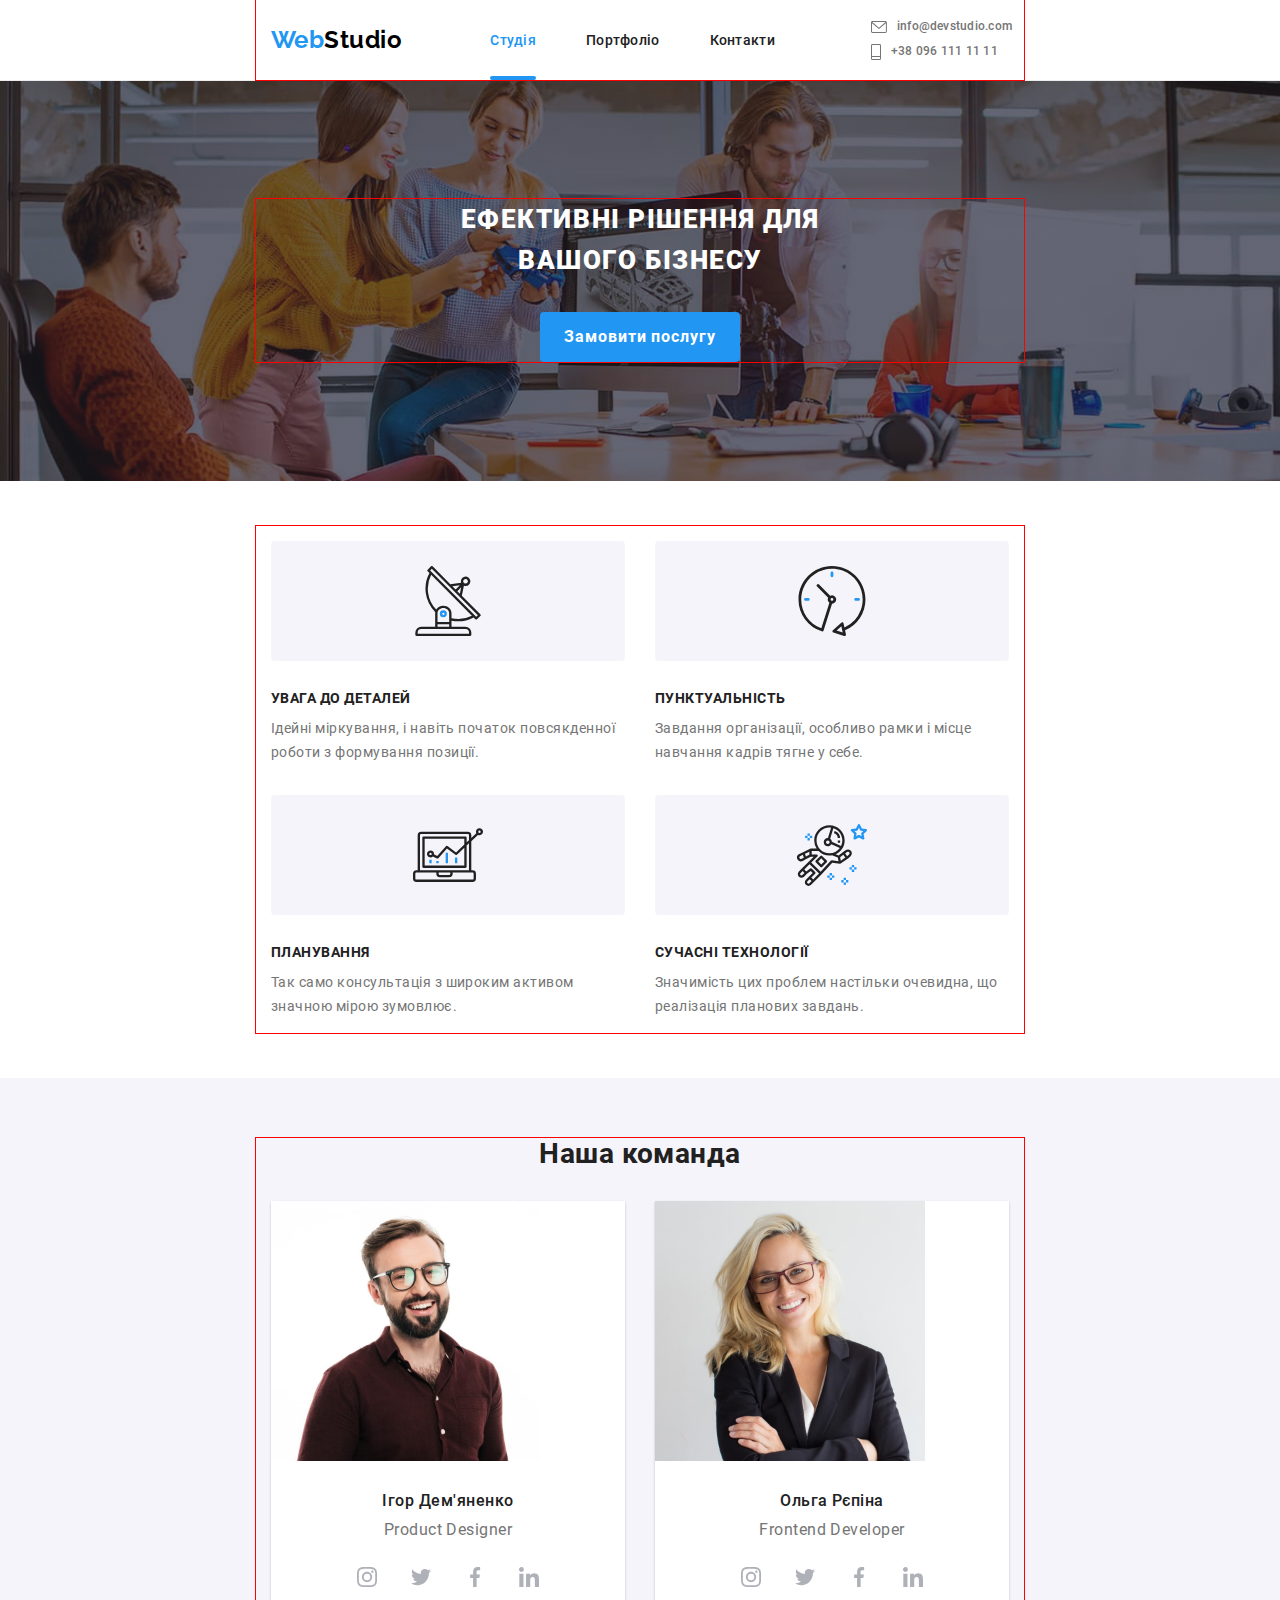
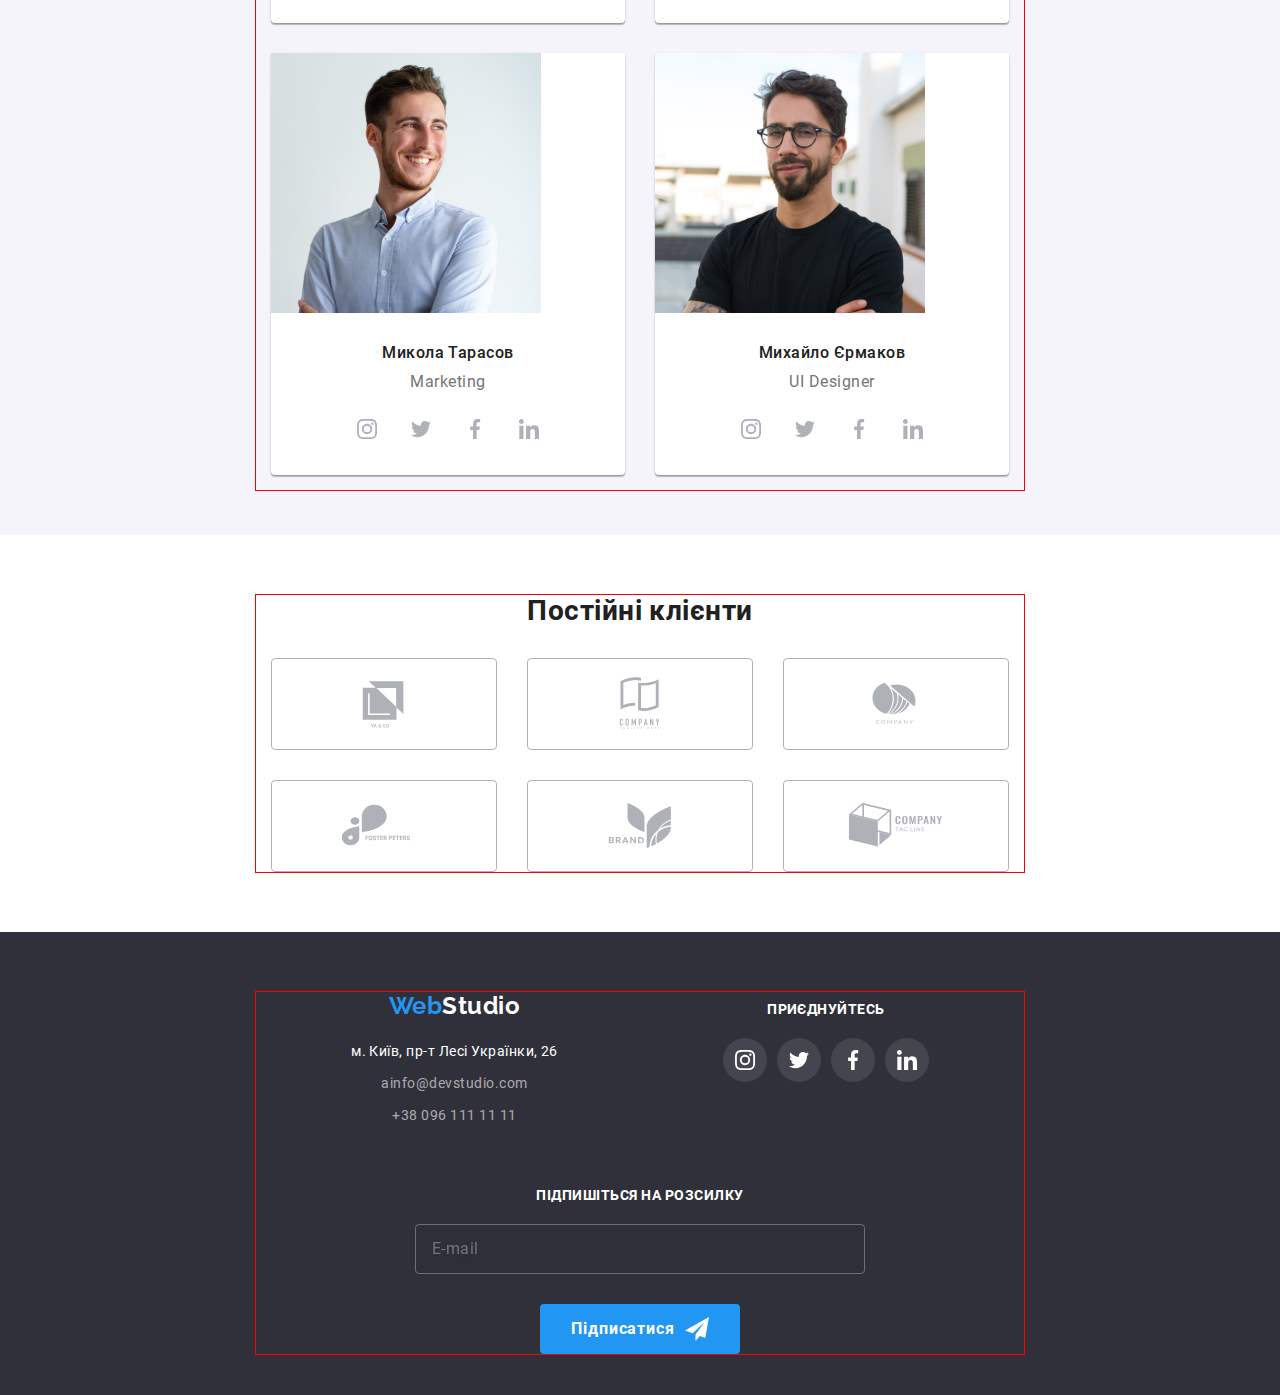
==== commit 6474049f: "завершує адаптивку до планшета" ====
--- a/index.html
+++ b/index.html
@@ -394,71 +394,73 @@
     <footer class="footer">
       <div class="container">
         <div class="footer__container">
-          <div class="footer__address-wrapper">
-            <a class="logo footer__logo" href="./index.html" lang="en"
-              ><span>Web</span
-              ><span class="logo__text-studio logo__text-studio--white"
-                >Studio</span
-              ></a
-            >
-            <address>
-              <ul class="footer__address-list">
-                <li class="footer__address-item">
-                  <a
-                    class="footer__maps-link"
-                    href="https://goo.gl/maps/6qPxD2orj38JxUZa8"
-                    target="_blank"
-                    rel="noopener noreferrer nofollow"
-                    >м. Київ, пр-т Лесі Українки, 26</a
-                  >
-                </li>
-                <li class="footer__address-item">
-                  <a
-                    class="footer__contact-link"
-                    href="mailto:ainfo@devstudio.com"
-                    >ainfo@devstudio.com</a
-                  >
-                </li>
-                <li class="footer__address-item">
-                  <a class="footer__contact-link" href="tel:+380961111111"
-                    >+38 096 111 11 11</a
-                  >
+          <div class="footer__contacts-wrapper">
+            <div class="footer__address-wrapper">
+              <a class="logo footer__logo" href="./index.html" lang="en"
+                ><span>Web</span
+                ><span class="logo__text-studio logo__text-studio--white"
+                  >Studio</span
+                ></a
+              >
+              <address>
+                <ul class="footer__address-list">
+                  <li class="footer__address-item">
+                    <a
+                      class="footer__maps-link"
+                      href="https://goo.gl/maps/6qPxD2orj38JxUZa8"
+                      target="_blank"
+                      rel="noopener noreferrer nofollow"
+                      >м. Київ, пр-т Лесі Українки, 26</a
+                    >
+                  </li>
+                  <li class="footer__address-item">
+                    <a
+                      class="footer__contact-link"
+                      href="mailto:ainfo@devstudio.com"
+                      >ainfo@devstudio.com</a
+                    >
+                  </li>
+                  <li class="footer__address-item">
+                    <a class="footer__contact-link" href="tel:+380961111111"
+                      >+38 096 111 11 11</a
+                    >
+                  </li>
+                </ul>
+              </address>
+            </div>
+            <div class="footer__follow-wraprer">
+              <h3 class="footer__folow-title">Приєднуйтесь</h3>
+              <ul class="footer__follow-list">
+                <li class="footer__follow-item">
+                  <a class="footer__follow-link" href="">
+                    <svg class="footer__follow-icon" width="20" height="20">
+                      <use href="./images/icons.svg#icon-instagram"></use>
+                    </svg>
+                  </a>
+                </li>
+                <li class="footer__follow-item">
+                  <a class="footer__follow-link" href="">
+                    <svg class="footer__follow-icon" width="20" height="20">
+                      <use href="./images/icons.svg#icon-twitter"></use>
+                    </svg>
+                  </a>
+                </li>
+                <li class="footer__follow-item">
+                  <a class="footer__follow-link" href="">
+                    <svg class="footer__follow-icon" width="20" height="20">
+                      <use href="./images/icons.svg#icon-facebook"></use>
+                    </svg>
+                  </a>
+                </li>
+                <li class="footer__follow-item">
+                  <a class="footer__follow-link" href="">
+                    <svg class="footer__follow-icon" width="20" height="20">
+                      <use href="./images/icons.svg#icon-linkedin"></use>
+                    </svg>
+                  </a>
                 </li>
               </ul>
-            </address>
-          </div>
-          <div class="footer__follow">
-            <h3 class="footer__folow-title">Приєднуйтесь</h3>
-            <ul class="footer__follow-list">
-              <li class="footer__follow-item">
-                <a class="footer__follow-link" href="">
-                  <svg class="footer__follow-icon" width="20" height="20">
-                    <use href="./images/icons.svg#icon-instagram"></use>
-                  </svg>
-                </a>
-              </li>
-              <li class="footer__follow-item">
-                <a class="footer__follow-link" href="">
-                  <svg class="footer__follow-icon" width="20" height="20">
-                    <use href="./images/icons.svg#icon-twitter"></use>
-                  </svg>
-                </a>
-              </li>
-              <li class="footer__follow-item">
-                <a class="footer__follow-link" href="">
-                  <svg class="footer__follow-icon" width="20" height="20">
-                    <use href="./images/icons.svg#icon-facebook"></use>
-                  </svg>
-                </a>
-              </li>
-              <li class="footer__follow-item">
-                <a class="footer__follow-link" href="">
-                  <svg class="footer__follow-icon" width="20" height="20">
-                    <use href="./images/icons.svg#icon-linkedin"></use>
-                  </svg>
-                </a>
-              </li>
-            </ul>
+            </div>
           </div>
           <div class="footer__subscribe-block">
             <h3 class="footer__subscribe-title">Підпишіться на розсилку</h3>
--- a/css/main.min.css
+++ b/css/main.min.css
@@ -1 +1 @@
-@font-face{font-family:"Roboto";src:url("../../fonts/Roboto-Black.woff2") format("woff2"),url("../../fonts/Roboto-Black.woff") format("woff");font-weight:900;font-style:normal;font-display:swap}@font-face{font-family:"Roboto";src:url("../../fonts/Roboto-Bold.woff2") format("woff2"),url("../../fonts/Roboto-Bold.woff") format("woff");font-weight:700;font-style:normal;font-display:swap}@font-face{font-family:"Raleway";src:url("../../fonts/Raleway-Bold.woff2") format("woff2"),url("../../fonts/Raleway-Bold.woff") format("woff");font-weight:700;font-style:normal;font-display:swap}@font-face{font-family:"Roboto";src:url("../../fonts/Roboto-Medium.woff2") format("woff2"),url("../../fonts/Roboto-Medium.woff") format("woff");font-weight:500;font-style:normal;font-display:swap}@font-face{font-family:"Roboto";src:url("../../fonts/Roboto-Regular.woff2") format("woff2"),url("../../fonts/Roboto-Regular.woff") format("woff");font-weight:400;font-style:normal;font-display:swap}.team-section__list,.team-cards__net,.price,.portfolio-list,.contacts,.site-nav__list,.footer__follow-list,.footer__address-list,.filter,.clients,.advantages{list-style:none;margin:0px;padding:0px}.visually-hidden{position:absolute;white-space:nowrap;width:1px;height:1px;overflow:hidden;border:0;padding:0;clip:rect(0 0 0 0);-webkit-clip-path:inset(50%);clip-path:inset(50%);margin:-1px}h1,h2,h3,h4,h5,h6,p{margin:0;padding:0}body{background-color:#fff;color:#757575;font-family:"Roboto",sans-serif;letter-spacing:.03em}.container{margin:0 auto;padding-right:15px;padding-left:15px;outline:1px solid red}@media screen and (min-width: 480px){.container{width:480px}}@media screen and (min-width: 768px){.container{width:768px}}img{display:block;max-width:100%;height:auto}@media screen and (min-width: 768px){.advantages{display:-webkit-box;display:-ms-flexbox;display:flex;-ms-flex-wrap:wrap;flex-wrap:wrap;margin:-15px}}@media screen and (min-width: 768px){.advantages__item{margin:15px;width:calc((100% - 60px)/2)}}@media screen and (max-width: 767px){.advantages__item:not(:last-child){margin-bottom:30px}}.advantages__icon-wrapper{display:-webkit-box;display:-ms-flexbox;display:flex;-webkit-box-align:center;-ms-flex-align:center;align-items:center;-webkit-box-pack:center;-ms-flex-pack:center;justify-content:center;width:100%;height:120px;margin-bottom:30px;background-color:#f5f4fa;border-radius:4px}.advantages__secondary-title{margin-top:0px;margin-bottom:10px;color:#212121;font-weight:700;font-size:14px;line-height:1.14;text-transform:uppercase}@media screen and (max-width: 767px){.advantages__secondary-title{text-align:center}}.advantages__text{margin:0px;font-size:14px;line-height:1.71}.backdrop{position:fixed;top:0;left:0;width:100vw;height:100vh;-webkit-transform:scale(1);transform:scale(1);-webkit-transition:opacity 1000ms cubic-bezier(0.4, 0, 0.2, 1),-webkit-transform 1000ms cubic-bezier(0.4, 0, 0.2, 1);transition:opacity 1000ms cubic-bezier(0.4, 0, 0.2, 1),-webkit-transform 1000ms cubic-bezier(0.4, 0, 0.2, 1);transition:transform 1000ms cubic-bezier(0.4, 0, 0.2, 1),opacity 1000ms cubic-bezier(0.4, 0, 0.2, 1);transition:transform 1000ms cubic-bezier(0.4, 0, 0.2, 1),opacity 1000ms cubic-bezier(0.4, 0, 0.2, 1),-webkit-transform 1000ms cubic-bezier(0.4, 0, 0.2, 1);background-color:rgba(0,0,0,.2)}.backdrop.is-hidden{-webkit-transform:scale(0);transform:scale(0);-webkit-transition:opacity 1000ms cubic-bezier(0.4, 0, 0.2, 1),visibility 1000ms cubic-bezier(0.4, 0, 0.2, 1),-webkit-transform 1000ms cubic-bezier(0.4, 0, 0.2, 1);transition:opacity 1000ms cubic-bezier(0.4, 0, 0.2, 1),visibility 1000ms cubic-bezier(0.4, 0, 0.2, 1),-webkit-transform 1000ms cubic-bezier(0.4, 0, 0.2, 1);transition:transform 1000ms cubic-bezier(0.4, 0, 0.2, 1),opacity 1000ms cubic-bezier(0.4, 0, 0.2, 1),visibility 1000ms cubic-bezier(0.4, 0, 0.2, 1);transition:transform 1000ms cubic-bezier(0.4, 0, 0.2, 1),opacity 1000ms cubic-bezier(0.4, 0, 0.2, 1),visibility 1000ms cubic-bezier(0.4, 0, 0.2, 1),-webkit-transform 1000ms cubic-bezier(0.4, 0, 0.2, 1)}.button{display:-webkit-box;display:-ms-flexbox;display:flex;-webkit-box-align:center;-ms-flex-align:center;align-items:center;-webkit-box-pack:center;-ms-flex-pack:center;justify-content:center;min-width:200px;height:50px;padding:10px;font-family:"Roboto",sans-serif;font-style:normal;font-weight:700;font-size:16px;line-height:1.9;letter-spacing:.06em;-webkit-transition:color 250ms cubic-bezier(0.4, 0, 0.2, 1),background-color 250ms cubic-bezier(0.4, 0, 0.2, 1),border-radius 250ms cubic-bezier(0.4, 0, 0.2, 1),-webkit-box-shadow 250ms cubic-bezier(0.4, 0, 0.2, 1);transition:color 250ms cubic-bezier(0.4, 0, 0.2, 1),background-color 250ms cubic-bezier(0.4, 0, 0.2, 1),border-radius 250ms cubic-bezier(0.4, 0, 0.2, 1),-webkit-box-shadow 250ms cubic-bezier(0.4, 0, 0.2, 1);transition:color 250ms cubic-bezier(0.4, 0, 0.2, 1),background-color 250ms cubic-bezier(0.4, 0, 0.2, 1),border-radius 250ms cubic-bezier(0.4, 0, 0.2, 1),box-shadow 250ms cubic-bezier(0.4, 0, 0.2, 1);transition:color 250ms cubic-bezier(0.4, 0, 0.2, 1),background-color 250ms cubic-bezier(0.4, 0, 0.2, 1),border-radius 250ms cubic-bezier(0.4, 0, 0.2, 1),box-shadow 250ms cubic-bezier(0.4, 0, 0.2, 1),-webkit-box-shadow 250ms cubic-bezier(0.4, 0, 0.2, 1);border:0px solid rgba(0,0,0,0);border-radius:4px;color:#fff;background-color:#2196f3;outline:none;cursor:pointer}.button:hover,.button:focus{background-color:#188ce8;-webkit-box-shadow:0px 4px 4px rgba(0,0,0,.15);box-shadow:0px 4px 4px rgba(0,0,0,.15)}.button-menu{padding:0;margin-left:auto;border:none;background-color:rgba(0,0,0,0)}@media screen and (min-width: 768px){.button-menu{display:none;-webkit-appearance:none;-moz-appearance:none;appearance:none}}.hero__button{padding:10px;margin:auto}.footer__button{margin:0 auto}.footer__button__button:hover,.footer__button__button:focus{background-color:#188ce8;-webkit-box-shadow:0px 4px 4px rgba(0,0,0,.15);box-shadow:0px 4px 4px rgba(0,0,0,.15)}.modal__button-close{position:absolute;top:8px;right:8px}.button-close{width:30px;height:30px;background:#fff;border:1px solid rgba(0,0,0,.1);border-radius:50%;color:#212121;outline:none;cursor:pointer}.button-close__icon{position:absolute;top:50%;left:50%;-webkit-transform:translate(-50%, -50%);transform:translate(-50%, -50%);-webkit-transition:fill 250ms cubic-bezier(0.4, 0, 0.2, 1),translate 250ms cubic-bezier(0.4, 0, 0.2, 1);transition:fill 250ms cubic-bezier(0.4, 0, 0.2, 1),translate 250ms cubic-bezier(0.4, 0, 0.2, 1);fill:currentColor}.button-close:hover .button-close__icon,.button-close:focus .button-close__icon{fill:#2196f3}.modal__button{margin:auto}.modal__button__button:hover,.modal__button__button:focus{background:#188ce8;-webkit-box-shadow:0px 4px 4px rgba(0,0,0,.15);box-shadow:0px 4px 4px rgba(0,0,0,.15)}.clients{display:-webkit-box;display:-ms-flexbox;display:flex;-ms-flex-wrap:wrap;flex-wrap:wrap;gap:30px}.clients__item{width:calc((100% - 60px)/3);height:92px}.clients__link{display:-webkit-box;display:-ms-flexbox;display:flex;width:100%;height:100%;-webkit-box-align:center;-ms-flex-align:center;align-items:center;-webkit-box-pack:center;-ms-flex-pack:center;justify-content:center;border:1px solid #afb1b8;border-radius:4px;color:#afb1b8;-webkit-transition:color 250ms cubic-bezier(0.4, 0, 0.2, 1),border-color 250ms cubic-bezier(0.4, 0, 0.2, 1);transition:color 250ms cubic-bezier(0.4, 0, 0.2, 1),border-color 250ms cubic-bezier(0.4, 0, 0.2, 1)}.clients__link:hover,.clients__link:focus{color:#2196f3;border-color:#2196f3}.clients__icon{fill:currentColor}.filter{display:-webkit-box;display:-ms-flexbox;display:flex;-webkit-box-pack:center;-ms-flex-pack:center;justify-content:center;gap:8px;margin-bottom:50px;background:#fff}.filter__button{padding:6px 22px;text-align:center;font-family:"Roboto",sans-serif;font-style:normal;font-family:inherit;font-weight:500;font-size:16px;line-height:1.62;-webkit-transition:color 250ms cubic-bezier(0.4, 0, 0.2, 1),background-color 250ms cubic-bezier(0.4, 0, 0.2, 1),border-radius 250ms cubic-bezier(0.4, 0, 0.2, 1),-webkit-box-shadow 250ms cubic-bezier(0.4, 0, 0.2, 1);transition:color 250ms cubic-bezier(0.4, 0, 0.2, 1),background-color 250ms cubic-bezier(0.4, 0, 0.2, 1),border-radius 250ms cubic-bezier(0.4, 0, 0.2, 1),-webkit-box-shadow 250ms cubic-bezier(0.4, 0, 0.2, 1);transition:color 250ms cubic-bezier(0.4, 0, 0.2, 1),background-color 250ms cubic-bezier(0.4, 0, 0.2, 1),border-radius 250ms cubic-bezier(0.4, 0, 0.2, 1),box-shadow 250ms cubic-bezier(0.4, 0, 0.2, 1);transition:color 250ms cubic-bezier(0.4, 0, 0.2, 1),background-color 250ms cubic-bezier(0.4, 0, 0.2, 1),border-radius 250ms cubic-bezier(0.4, 0, 0.2, 1),box-shadow 250ms cubic-bezier(0.4, 0, 0.2, 1),-webkit-box-shadow 250ms cubic-bezier(0.4, 0, 0.2, 1);border:0px solid rgba(0,0,0,0);border-radius:4px;color:#212121;background-color:#f5f4fa;outline:none;cursor:pointer}.filter__button:hover,.filter__button:focus{color:#fff;background-color:#2196f3;border-radius:4px;-webkit-box-shadow:0px 3px 1px rgba(0,0,0,.1),0px 1px 2px rgba(0,0,0,.08),0px 2px 2px rgba(0,0,0,.12);box-shadow:0px 3px 1px rgba(0,0,0,.1),0px 1px 2px rgba(0,0,0,.08),0px 2px 2px rgba(0,0,0,.12)}.filter__button:hover--unusual-padding,.filter__button:focus--unusual-padding{padding-right:25px;padding-left:25px}.footer{padding-top:60px;padding-bottom:60px;height:603px;background-color:#2f303a}@media screen and (min-width: 768px){.footer{height:463px}}.footer__container{text-align:center}.footer__address-wrapper{margin-bottom:60px}.footer__address-item:not(:last-child){margin-bottom:8px}.footer__maps-link{-webkit-transition:color 250ms cubic-bezier(0.4, 0, 0.2, 1);transition:color 250ms cubic-bezier(0.4, 0, 0.2, 1);color:#fff;font-style:normal;font-weight:400;font-size:14px;line-height:1.71;text-decoration:none;cursor:pointer}.footer__maps-link:hover,.footer__maps-link:focus{color:#2196f3}.footer__contact-link{-webkit-transition:color 250ms cubic-bezier(0.4, 0, 0.2, 1);transition:color 250ms cubic-bezier(0.4, 0, 0.2, 1);color:#757575;font-style:normal;font-weight:400;font-size:14px;line-height:1.71;text-decoration:none;color:rgba(255,255,255,.6);cursor:pointer}.footer__contact-link:hover,.footer__contact-link:focus{color:#2196f3}.footer__follow{margin-bottom:60px}.footer__folow-title{margin-top:0;margin-bottom:20px;font-weight:700;font-size:14px;line-height:1.14;text-transform:uppercase;color:#fff}.footer__follow-list{display:-webkit-box;display:-ms-flexbox;display:flex;-webkit-box-pack:center;-ms-flex-pack:center;justify-content:center;gap:10px}.footer__follow-item{width:44px;height:44px}.footer__follow-link{display:-webkit-box;display:-ms-flexbox;display:flex;width:100%;height:100%;-webkit-box-align:center;-ms-flex-align:center;align-items:center;-webkit-box-pack:center;-ms-flex-pack:center;justify-content:center;-webkit-transition:color 250ms cubic-bezier(0.4, 0, 0.2, 1),background-color 250ms cubic-bezier(0.4, 0, 0.2, 1);transition:color 250ms cubic-bezier(0.4, 0, 0.2, 1),background-color 250ms cubic-bezier(0.4, 0, 0.2, 1);border-radius:50%;background-color:rgba(255,255,255,.1);color:#fff;cursor:pointer}.footer__follow-link:hover,.footer__follow-link:focus{color:#fff;background-color:#2196f3}.footer__follow-icon{fill:currentColor}.footer__subscribe{text-align:center}.footer__subscribe-title{margin-bottom:20px;font-weight:700;font-size:14px;line-height:1.14;text-transform:uppercase;color:#fff}.footer__subscribe-label{width:100%}.footer__subscribe-email{padding:15px 16px 15px 16px;margin-bottom:30px;width:100%;height:50px;-webkit-transition:border-color 250ms cubic-bezier(0.4, 0, 0.2, 1);transition:border-color 250ms cubic-bezier(0.4, 0, 0.2, 1);background-color:rgba(0,0,0,0);font-size:16px;line-height:1.25;letter-spacing:.03em;color:#fff;border:1px solid rgba(255,255,255,.3);-webkit-filter:drop-shadow(0px 4px 4px rgba(0, 0, 0, 0.15));filter:drop-shadow(0px 4px 4px rgba(0, 0, 0, 0.15));border-radius:4px;outline:none}.footer__subscribe-email:hover,.footer__subscribe-email:focus{border-color:#2196f3}.footer__subscribe-icon{fill:currentColor;margin-left:10px}.header{border-bottom:1px solid #ececec}.header__navigation{display:-webkit-box;display:-ms-flexbox;display:flex;-webkit-box-align:center;-ms-flex-align:center;align-items:center}@media screen and (min-width: 768px){.header__navigation{max-height:80px}}.site-nav{display:-webkit-box;display:-ms-flexbox;display:flex;-webkit-box-align:center;-ms-flex-align:center;align-items:center}.site-nav__list{display:-webkit-box;display:-ms-flexbox;display:flex;-webkit-box-align:center;-ms-flex-align:center;align-items:center}.site-nav__item:not(:last-child){margin-right:50px}.site-nav__link{position:relative;padding-top:32px;padding-bottom:32px;-webkit-transition:color 250ms cubic-bezier(0.4, 0, 0.2, 1);transition:color 250ms cubic-bezier(0.4, 0, 0.2, 1);color:#212121;font-family:"Roboto",sans-serif;font-weight:500;font-size:14px;line-height:1.14;letter-spacing:.02em;text-decoration:none;cursor:pointer}.site-nav__link:hover,.site-nav__link:focus{color:#2196f3}.site-nav__link--current{color:#2196f3}.site-nav__link--current:after{position:absolute;bottom:0;display:block;content:"";width:100%;height:4px;background-color:#2196f3;border-radius:2px}.contacts{display:-webkit-box;display:-ms-flexbox;display:flex;-webkit-box-orient:vertical;-webkit-box-direction:normal;-ms-flex-direction:column;flex-direction:column;gap:10px}@media screen and (min-width: 1600px){.contacts{display:-webkit-box;display:-ms-flexbox;display:flex;margin:0px;-webkit-box-align:center;-ms-flex-align:center;align-items:center}}.contacts__link{display:-webkit-box;display:-ms-flexbox;display:flex;-webkit-box-align:center;-ms-flex-align:center;align-items:center;gap:10px;width:100%;height:100%;-webkit-transition:color 250ms cubic-bezier(0.4, 0, 0.2, 1);transition:color 250ms cubic-bezier(0.4, 0, 0.2, 1);color:#757575;font-weight:500;font-size:12px;line-height:1.16;letter-spacing:.02em;text-decoration:none;cursor:pointer}@media screen and (min-width: 1600px){.contacts__link{padding-top:32px;padding-bottom:32px}}.contacts__link:hover,.contacts__link:focus{color:#2196f3}.contacts__icon{fill:currentColor}@media screen and (max-width: 767px){.menu{display:none}}@media screen and (min-width: 768px){.menu{display:-webkit-box;display:-ms-flexbox;display:flex;-webkit-box-align:center;-ms-flex-align:center;align-items:center;gap:96px}}.hero{margin-right:auto;margin-left:auto;width:100%;height:400px;max-width:1600px;padding-top:118px;padding-bottom:118px;background-color:#2f303a;background-image:-webkit-gradient(linear, left top, left bottom, from(rgba(47, 48, 58, 0.4)), to(rgba(47, 48, 58, 0.4))),url(../images/herobg.jpg);background-image:linear-gradient(rgba(47, 48, 58, 0.4), rgba(47, 48, 58, 0.4)),url(../images/herobg.jpg);background-repeat:no-repeat;background-position:center;background-size:cover;text-align:center}.hero__title{margin:0 auto;color:#fff;font-weight:900;font-size:26px;line-height:1.6;letter-spacing:.06em;text-transform:uppercase}@media screen and (max-width: 767px){.hero__title{margin-bottom:40px}}@media screen and (min-width: 768px){.hero__title{margin-bottom:30px;width:360px}}.logo{display:inline-block;font-family:"Raleway",sans-serif;font-weight:700;font-size:24px;line-height:1.16;color:#2196f3;text-decoration:none;cursor:pointer}@media screen and (min-width: 768px){.logo{margin-right:88px}}.logo__text-studio{color:#000}.logo__text-studio--white{color:#fff}.header__logo{padding:16px 0}@media screen and (min-width: 768px){.header__logo{padding:26px 0}}.footer__logo{margin-bottom:20px}.modal{position:absolute;top:50%;left:50%;-webkit-transform:translate(-50%, -50%);transform:translate(-50%, -50%);width:100%;padding:40px;background:#fff;-webkit-box-shadow:0px 1px 3px rgba(0,0,0,.12),0px 1px 1px rgba(0,0,0,.14),0px 2px 1px rgba(0,0,0,.2);box-shadow:0px 1px 3px rgba(0,0,0,.12),0px 1px 1px rgba(0,0,0,.14),0px 2px 1px rgba(0,0,0,.2);border-radius:4px}@media screen and (max-width: 1599px){.modal{width:100%;max-width:450px;max-height:609px}}.modal__form{display:-webkit-box;display:-ms-flexbox;display:flex;-webkit-box-orient:vertical;-webkit-box-direction:normal;-ms-flex-direction:column;flex-direction:column}.modal__title{margin-bottom:12px;font-weight:700;font-size:20px;line-height:1.15;text-align:center;color:#212121}.modal__label{margin-bottom:10px;font-size:12px;line-height:1.16;letter-spacing:.01em;color:#757575}.modal__label-comment{margin-bottom:20px;font-size:12px;line-height:1.16;letter-spacing:.01em;color:#757575}.modal__input{width:100%;height:40px;padding-right:12px;padding-left:42px;-webkit-transition:fill 250ms cubic-bezier(0.4, 0, 0.2, 1),border-color 250ms cubic-bezier(0.4, 0, 0.2, 1);transition:fill 250ms cubic-bezier(0.4, 0, 0.2, 1),border-color 250ms cubic-bezier(0.4, 0, 0.2, 1);border:1px solid rgba(33,33,33,.2);border-radius:4px;outline:none}.modal__input:focus,.modal__input:focus+.modal__input-icon{border-color:#2196f3;fill:#2196f3}.modal__input-wrapper{position:relative;display:block;width:100%;margin-top:4px}.modal__input-icon{position:absolute;top:50%;left:12px;-webkit-transform:translateY(-50%);transform:translateY(-50%);-webkit-transition:fill 250ms cubic-bezier(0.4, 0, 0.2, 1),border-color 250ms cubic-bezier(0.4, 0, 0.2, 1);transition:fill 250ms cubic-bezier(0.4, 0, 0.2, 1),border-color 250ms cubic-bezier(0.4, 0, 0.2, 1)}.modal__comment{display:block;width:100%;height:120px;margin-top:4px;padding:12px 16px;resize:none;-webkit-transition:fill 250ms cubic-bezier(0.4, 0, 0.2, 1),border-color 250ms cubic-bezier(0.4, 0, 0.2, 1);transition:fill 250ms cubic-bezier(0.4, 0, 0.2, 1),border-color 250ms cubic-bezier(0.4, 0, 0.2, 1);border:1px solid rgba(33,33,33,.2);border-radius:4px;outline:none}.modal__comment:focus{border-color:#2196f3;fill:#2196f3}.modal__comment:-moz-placeholder-shown{color:rgba(117,117,117,.5)}.modal__comment:-ms-input-placeholder{color:rgba(117,117,117,.5)}.modal__comment:placeholder-shown{color:rgba(117,117,117,.5)}.modal__checkbox-label{display:-webkit-box;display:-ms-flexbox;display:flex;-webkit-box-align:center;-ms-flex-align:center;align-items:center;-webkit-box-pack:center;-ms-flex-pack:center;justify-content:center;gap:8px;margin-bottom:30px;font-size:12px;line-height:1.66;color:#757575;cursor:pointer}.modal__checkbox{-webkit-appearance:none;-moz-appearance:none;appearance:none}.modal__checkbox:checked+.modal__checbox-castom{background-color:#2196f3;border-color:rgba(0,0,0,0)}.modal__checbox-castom{position:relative;display:-webkit-box;display:-ms-flexbox;display:flex;-webkit-box-pack:center;-ms-flex-pack:center;justify-content:center;-webkit-box-align:center;-ms-flex-align:center;align-items:center;width:16px;height:15px;border:2px solid #212121;-webkit-transition:background-color 250ms cubic-bezier(0.4, 0, 0.2, 1),border-color 250ms cubic-bezier(0.4, 0, 0.2, 1);transition:background-color 250ms cubic-bezier(0.4, 0, 0.2, 1),border-color 250ms cubic-bezier(0.4, 0, 0.2, 1);border-radius:2px;cursor:pointer}.modal__checkbox-icon{fill:#fff;border-radius:2px}.modal__checkbox-link{color:#2196f3;text-decoration:underline;outline:none}.modal__checkbox-link:focus{border:1px solid #2196f3;border-radius:2px;z-index:1}.modal .is-hidden{visibility:hidden;opacity:0;pointer-events:none}.portfolio-list{display:-webkit-box;display:-ms-flexbox;display:flex;-ms-flex-wrap:wrap;flex-wrap:wrap}.price-section{padding-top:0}@media screen and (max-width: 1599px){.price-section{display:none}}.price{display:-webkit-box;display:-ms-flexbox;display:flex}.price__item{position:relative;width:calc((100% - 60px)/3)}.price__item:not(:last-child){margin-right:30px}.price__title-wrapper{position:absolute;bottom:0;display:-webkit-box;display:-ms-flexbox;display:flex;-webkit-box-pack:center;-ms-flex-pack:center;justify-content:center;-webkit-box-align:center;-ms-flex-align:center;align-items:center;width:100%;height:70px;color:#fff;background:rgba(47,48,58,.8)}.price__title{font-style:normal;font-weight:700;font-size:14px;line-height:1.14;text-transform:uppercase}.project{position:relative;width:calc((100% - 60px)/3);border:1px solid #eee}.project__link{display:block;text-decoration:none;color:inherit;-webkit-transition:-webkit-box-shadow 250ms cubic-bezier(0.4, 0, 0.2, 1);transition:-webkit-box-shadow 250ms cubic-bezier(0.4, 0, 0.2, 1);transition:box-shadow 250ms cubic-bezier(0.4, 0, 0.2, 1);transition:box-shadow 250ms cubic-bezier(0.4, 0, 0.2, 1), -webkit-box-shadow 250ms cubic-bezier(0.4, 0, 0.2, 1)}.project__link:hover,.project__link:focus{-webkit-box-shadow:0px 1px 1px rgba(0,0,0,.12),0px 4px 4px rgba(0,0,0,.06),1px 4px 6px rgba(0,0,0,.16);box-shadow:0px 1px 1px rgba(0,0,0,.12),0px 4px 4px rgba(0,0,0,.06),1px 4px 6px rgba(0,0,0,.16)}.project__link:hover .project__sub-overlay,.project__link:focus .project__sub-overlay{-webkit-transform:translate(0);transform:translate(0);opacity:1}.project__sub{position:relative;overflow:hidden}.project__sub-overlay{position:absolute;-webkit-transform:translateY(101%);transform:translateY(101%);-webkit-transition:opacity 250ms cubic-bezier(0.4, 0, 0.2, 1),-webkit-transform 250ms cubic-bezier(0.4, 0, 0.2, 1);transition:opacity 250ms cubic-bezier(0.4, 0, 0.2, 1),-webkit-transform 250ms cubic-bezier(0.4, 0, 0.2, 1);transition:transform 250ms cubic-bezier(0.4, 0, 0.2, 1),opacity 250ms cubic-bezier(0.4, 0, 0.2, 1);transition:transform 250ms cubic-bezier(0.4, 0, 0.2, 1),opacity 250ms cubic-bezier(0.4, 0, 0.2, 1),-webkit-transform 250ms cubic-bezier(0.4, 0, 0.2, 1);opacity:0;pointer-events:none;width:100%;height:100%;padding:63px 24px;background-color:rgba(33,150,243,.9)}.project__sub-text{font-size:18px;line-height:1.5;color:#fff}.project:not(:nth-child(3n)){margin-right:30px}.project:not(:nth-last-child(-n+3)){margin-bottom:30px}.project__title{margin-top:0px;margin-bottom:4px;color:#212121;font-weight:700;font-size:18px;line-height:2;letter-spacing:.06em}.project__text{margin:0px;font-size:16px;line-height:1.9}.project__text-wrapper{padding:20px 24px}section{margin-right:auto;margin-left:auto;padding-top:60px;padding-bottom:60px}.section-title{margin-top:0px;margin-bottom:30px;color:#212121;font-weight:700;font-size:28px;line-height:1.17;text-align:center}.team-cards{background:#fff;-webkit-box-shadow:0px 1px 3px rgba(0,0,0,.12),0px 1px 1px rgba(0,0,0,.14),0px 2px 1px rgba(0,0,0,.2);box-shadow:0px 1px 3px rgba(0,0,0,.12),0px 1px 1px rgba(0,0,0,.14),0px 2px 1px rgba(0,0,0,.2);border-radius:0px 0px 4px 4px}@media screen and (min-width: 768px){.team-cards{margin:15px;width:calc((100% - 60px)/2)}}@media screen and (max-width: 767px){.team-cards:not(:last-child){margin-bottom:30px}}.team-cards__text-wrapper{padding-top:30px;padding-bottom:24px;text-align:center}.team-cards__title{margin-top:0px;margin-bottom:10px;color:#212121;font-weight:500;font-size:16px;line-height:1.19;text-align:center}.team-cards__text{margin-bottom:16px;font-size:16px;line-height:1.19;text-align:center}.team-cards__net{display:-webkit-box;display:-ms-flexbox;display:flex;-webkit-box-pack:center;-ms-flex-pack:center;justify-content:center;gap:10px}.team-cards__link{display:-webkit-box;display:-ms-flexbox;display:flex;width:44px;height:44px;-webkit-box-align:center;-ms-flex-align:center;align-items:center;-webkit-box-pack:center;-ms-flex-pack:center;justify-content:center;border-radius:50%;color:#afb1b8;cursor:pointer;-webkit-transition:color 250ms cubic-bezier(0.4, 0, 0.2, 1),background-color 250ms cubic-bezier(0.4, 0, 0.2, 1);transition:color 250ms cubic-bezier(0.4, 0, 0.2, 1),background-color 250ms cubic-bezier(0.4, 0, 0.2, 1)}.team-cards__link:hover,.team-cards__link:focus{color:#fff;background-color:#2196f3}.team-cards__icon{fill:currentColor}.team-section{background-color:#f5f4fa}@media screen and (min-width: 768px){.team-section__list{display:-webkit-box;display:-ms-flexbox;display:flex;-ms-flex-wrap:wrap;flex-wrap:wrap;margin:-15px}}/*# sourceMappingURL=main.min.css.map */+@font-face{font-family:"Roboto";src:url("../../fonts/Roboto-Black.woff2") format("woff2"),url("../../fonts/Roboto-Black.woff") format("woff");font-weight:900;font-style:normal;font-display:swap}@font-face{font-family:"Roboto";src:url("../../fonts/Roboto-Bold.woff2") format("woff2"),url("../../fonts/Roboto-Bold.woff") format("woff");font-weight:700;font-style:normal;font-display:swap}@font-face{font-family:"Raleway";src:url("../../fonts/Raleway-Bold.woff2") format("woff2"),url("../../fonts/Raleway-Bold.woff") format("woff");font-weight:700;font-style:normal;font-display:swap}@font-face{font-family:"Roboto";src:url("../../fonts/Roboto-Medium.woff2") format("woff2"),url("../../fonts/Roboto-Medium.woff") format("woff");font-weight:500;font-style:normal;font-display:swap}@font-face{font-family:"Roboto";src:url("../../fonts/Roboto-Regular.woff2") format("woff2"),url("../../fonts/Roboto-Regular.woff") format("woff");font-weight:400;font-style:normal;font-display:swap}.team-section__list,.team-cards__net,.price,.portfolio-list,.contacts,.site-nav__list,.footer__follow-list,.footer__address-list,.filter,.clients,.advantages{list-style:none;margin:0px;padding:0px}.visually-hidden{position:absolute;white-space:nowrap;width:1px;height:1px;overflow:hidden;border:0;padding:0;clip:rect(0 0 0 0);-webkit-clip-path:inset(50%);clip-path:inset(50%);margin:-1px}h1,h2,h3,h4,h5,h6,p{margin:0;padding:0}body{background-color:#fff;color:#757575;font-family:"Roboto",sans-serif;letter-spacing:.03em}.container{margin:0 auto;padding-right:15px;padding-left:15px;outline:1px solid red}@media screen and (min-width: 480px){.container{width:480px}}@media screen and (min-width: 768px){.container{width:768px}}img{display:block;max-width:100%;height:auto}@media screen and (min-width: 768px){.advantages{display:-webkit-box;display:-ms-flexbox;display:flex;-ms-flex-wrap:wrap;flex-wrap:wrap;margin:-15px}}@media screen and (min-width: 768px){.advantages__item{margin:15px;width:calc((100% - 60px)/2)}}@media screen and (max-width: 767px){.advantages__item:not(:last-child){margin-bottom:30px}}.advantages__icon-wrapper{display:-webkit-box;display:-ms-flexbox;display:flex;-webkit-box-align:center;-ms-flex-align:center;align-items:center;-webkit-box-pack:center;-ms-flex-pack:center;justify-content:center;width:100%;height:120px;margin-bottom:30px;background-color:#f5f4fa;border-radius:4px}.advantages__secondary-title{margin-top:0px;margin-bottom:10px;color:#212121;font-weight:700;font-size:14px;line-height:1.14;text-transform:uppercase}@media screen and (max-width: 767px){.advantages__secondary-title{text-align:center}}.advantages__text{margin:0px;font-size:14px;line-height:1.71}.backdrop{position:fixed;top:0;left:0;width:100vw;height:100vh;-webkit-transform:scale(1);transform:scale(1);-webkit-transition:opacity 1000ms cubic-bezier(0.4, 0, 0.2, 1),-webkit-transform 1000ms cubic-bezier(0.4, 0, 0.2, 1);transition:opacity 1000ms cubic-bezier(0.4, 0, 0.2, 1),-webkit-transform 1000ms cubic-bezier(0.4, 0, 0.2, 1);transition:transform 1000ms cubic-bezier(0.4, 0, 0.2, 1),opacity 1000ms cubic-bezier(0.4, 0, 0.2, 1);transition:transform 1000ms cubic-bezier(0.4, 0, 0.2, 1),opacity 1000ms cubic-bezier(0.4, 0, 0.2, 1),-webkit-transform 1000ms cubic-bezier(0.4, 0, 0.2, 1);background-color:rgba(0,0,0,.2)}.backdrop.is-hidden{-webkit-transform:scale(0);transform:scale(0);-webkit-transition:opacity 1000ms cubic-bezier(0.4, 0, 0.2, 1),visibility 1000ms cubic-bezier(0.4, 0, 0.2, 1),-webkit-transform 1000ms cubic-bezier(0.4, 0, 0.2, 1);transition:opacity 1000ms cubic-bezier(0.4, 0, 0.2, 1),visibility 1000ms cubic-bezier(0.4, 0, 0.2, 1),-webkit-transform 1000ms cubic-bezier(0.4, 0, 0.2, 1);transition:transform 1000ms cubic-bezier(0.4, 0, 0.2, 1),opacity 1000ms cubic-bezier(0.4, 0, 0.2, 1),visibility 1000ms cubic-bezier(0.4, 0, 0.2, 1);transition:transform 1000ms cubic-bezier(0.4, 0, 0.2, 1),opacity 1000ms cubic-bezier(0.4, 0, 0.2, 1),visibility 1000ms cubic-bezier(0.4, 0, 0.2, 1),-webkit-transform 1000ms cubic-bezier(0.4, 0, 0.2, 1)}.button{display:-webkit-box;display:-ms-flexbox;display:flex;-webkit-box-align:center;-ms-flex-align:center;align-items:center;-webkit-box-pack:center;-ms-flex-pack:center;justify-content:center;min-width:200px;height:50px;padding:10px;font-family:"Roboto",sans-serif;font-style:normal;font-weight:700;font-size:16px;line-height:1.9;letter-spacing:.06em;-webkit-transition:color 250ms cubic-bezier(0.4, 0, 0.2, 1),background-color 250ms cubic-bezier(0.4, 0, 0.2, 1),border-radius 250ms cubic-bezier(0.4, 0, 0.2, 1),-webkit-box-shadow 250ms cubic-bezier(0.4, 0, 0.2, 1);transition:color 250ms cubic-bezier(0.4, 0, 0.2, 1),background-color 250ms cubic-bezier(0.4, 0, 0.2, 1),border-radius 250ms cubic-bezier(0.4, 0, 0.2, 1),-webkit-box-shadow 250ms cubic-bezier(0.4, 0, 0.2, 1);transition:color 250ms cubic-bezier(0.4, 0, 0.2, 1),background-color 250ms cubic-bezier(0.4, 0, 0.2, 1),border-radius 250ms cubic-bezier(0.4, 0, 0.2, 1),box-shadow 250ms cubic-bezier(0.4, 0, 0.2, 1);transition:color 250ms cubic-bezier(0.4, 0, 0.2, 1),background-color 250ms cubic-bezier(0.4, 0, 0.2, 1),border-radius 250ms cubic-bezier(0.4, 0, 0.2, 1),box-shadow 250ms cubic-bezier(0.4, 0, 0.2, 1),-webkit-box-shadow 250ms cubic-bezier(0.4, 0, 0.2, 1);border:0px solid rgba(0,0,0,0);border-radius:4px;color:#fff;background-color:#2196f3;outline:none;cursor:pointer}.button:hover,.button:focus{background-color:#188ce8;-webkit-box-shadow:0px 4px 4px rgba(0,0,0,.15);box-shadow:0px 4px 4px rgba(0,0,0,.15)}.button-menu{padding:0;margin-left:auto;border:none;background-color:rgba(0,0,0,0)}@media screen and (min-width: 768px){.button-menu{display:none;-webkit-appearance:none;-moz-appearance:none;appearance:none}}.hero__button{padding:10px;margin:auto}.footer__button{margin:0 auto}.footer__button__button:hover,.footer__button__button:focus{background-color:#188ce8;-webkit-box-shadow:0px 4px 4px rgba(0,0,0,.15);box-shadow:0px 4px 4px rgba(0,0,0,.15)}.modal__button-close{position:absolute;top:8px;right:8px}.button-close{width:30px;height:30px;background:#fff;border:1px solid rgba(0,0,0,.1);border-radius:50%;color:#212121;outline:none;cursor:pointer}.button-close__icon{position:absolute;top:50%;left:50%;-webkit-transform:translate(-50%, -50%);transform:translate(-50%, -50%);-webkit-transition:fill 250ms cubic-bezier(0.4, 0, 0.2, 1),translate 250ms cubic-bezier(0.4, 0, 0.2, 1);transition:fill 250ms cubic-bezier(0.4, 0, 0.2, 1),translate 250ms cubic-bezier(0.4, 0, 0.2, 1);fill:currentColor}.button-close:hover .button-close__icon,.button-close:focus .button-close__icon{fill:#2196f3}.modal__button{margin:auto}.modal__button__button:hover,.modal__button__button:focus{background:#188ce8;-webkit-box-shadow:0px 4px 4px rgba(0,0,0,.15);box-shadow:0px 4px 4px rgba(0,0,0,.15)}.clients{display:-webkit-box;display:-ms-flexbox;display:flex;-ms-flex-wrap:wrap;flex-wrap:wrap;gap:30px}.clients__item{width:calc((100% - 60px)/3);height:92px}.clients__link{display:-webkit-box;display:-ms-flexbox;display:flex;width:100%;height:100%;-webkit-box-align:center;-ms-flex-align:center;align-items:center;-webkit-box-pack:center;-ms-flex-pack:center;justify-content:center;border:1px solid #afb1b8;border-radius:4px;color:#afb1b8;-webkit-transition:color 250ms cubic-bezier(0.4, 0, 0.2, 1),border-color 250ms cubic-bezier(0.4, 0, 0.2, 1);transition:color 250ms cubic-bezier(0.4, 0, 0.2, 1),border-color 250ms cubic-bezier(0.4, 0, 0.2, 1)}.clients__link:hover,.clients__link:focus{color:#2196f3;border-color:#2196f3}.clients__icon{fill:currentColor}.filter{display:-webkit-box;display:-ms-flexbox;display:flex;-webkit-box-pack:center;-ms-flex-pack:center;justify-content:center;gap:8px;margin-bottom:50px;background:#fff}.filter__button{padding:6px 22px;text-align:center;font-family:"Roboto",sans-serif;font-style:normal;font-family:inherit;font-weight:500;font-size:16px;line-height:1.62;-webkit-transition:color 250ms cubic-bezier(0.4, 0, 0.2, 1),background-color 250ms cubic-bezier(0.4, 0, 0.2, 1),border-radius 250ms cubic-bezier(0.4, 0, 0.2, 1),-webkit-box-shadow 250ms cubic-bezier(0.4, 0, 0.2, 1);transition:color 250ms cubic-bezier(0.4, 0, 0.2, 1),background-color 250ms cubic-bezier(0.4, 0, 0.2, 1),border-radius 250ms cubic-bezier(0.4, 0, 0.2, 1),-webkit-box-shadow 250ms cubic-bezier(0.4, 0, 0.2, 1);transition:color 250ms cubic-bezier(0.4, 0, 0.2, 1),background-color 250ms cubic-bezier(0.4, 0, 0.2, 1),border-radius 250ms cubic-bezier(0.4, 0, 0.2, 1),box-shadow 250ms cubic-bezier(0.4, 0, 0.2, 1);transition:color 250ms cubic-bezier(0.4, 0, 0.2, 1),background-color 250ms cubic-bezier(0.4, 0, 0.2, 1),border-radius 250ms cubic-bezier(0.4, 0, 0.2, 1),box-shadow 250ms cubic-bezier(0.4, 0, 0.2, 1),-webkit-box-shadow 250ms cubic-bezier(0.4, 0, 0.2, 1);border:0px solid rgba(0,0,0,0);border-radius:4px;color:#212121;background-color:#f5f4fa;outline:none;cursor:pointer}.filter__button:hover,.filter__button:focus{color:#fff;background-color:#2196f3;border-radius:4px;-webkit-box-shadow:0px 3px 1px rgba(0,0,0,.1),0px 1px 2px rgba(0,0,0,.08),0px 2px 2px rgba(0,0,0,.12);box-shadow:0px 3px 1px rgba(0,0,0,.1),0px 1px 2px rgba(0,0,0,.08),0px 2px 2px rgba(0,0,0,.12)}.filter__button:hover--unusual-padding,.filter__button:focus--unusual-padding{padding-right:25px;padding-left:25px}.footer{padding-top:60px;padding-bottom:60px;height:603px;background-color:#2f303a}@media screen and (min-width: 768px){.footer{height:463px}}.footer__container{text-align:center}@media screen and (min-width: 768px){.footer__contacts-wrapper{display:-webkit-box;display:-ms-flexbox;display:flex;gap:165px;-webkit-box-pack:center;-ms-flex-pack:center;justify-content:center;-webkit-box-align:baseline;-ms-flex-align:baseline;align-items:baseline}}.footer__address-wrapper{margin-bottom:60px}.footer__address-item:not(:last-child){margin-bottom:8px}.footer__maps-link{-webkit-transition:color 250ms cubic-bezier(0.4, 0, 0.2, 1);transition:color 250ms cubic-bezier(0.4, 0, 0.2, 1);color:#fff;font-style:normal;font-weight:400;font-size:14px;line-height:1.71;text-decoration:none;cursor:pointer}.footer__maps-link:hover,.footer__maps-link:focus{color:#2196f3}.footer__contact-link{-webkit-transition:color 250ms cubic-bezier(0.4, 0, 0.2, 1);transition:color 250ms cubic-bezier(0.4, 0, 0.2, 1);color:#757575;font-style:normal;font-weight:400;font-size:14px;line-height:1.71;text-decoration:none;color:rgba(255,255,255,.6);cursor:pointer}.footer__contact-link:hover,.footer__contact-link:focus{color:#2196f3}.footer__follow-wraprer{margin-bottom:60px}.footer__folow-title{margin-top:0;margin-bottom:20px;font-weight:700;font-size:14px;line-height:1.14;text-transform:uppercase;color:#fff}.footer__follow-list{display:-webkit-box;display:-ms-flexbox;display:flex;-webkit-box-pack:center;-ms-flex-pack:center;justify-content:center;gap:10px}.footer__follow-item{width:44px;height:44px}.footer__follow-link{display:-webkit-box;display:-ms-flexbox;display:flex;width:100%;height:100%;-webkit-box-align:center;-ms-flex-align:center;align-items:center;-webkit-box-pack:center;-ms-flex-pack:center;justify-content:center;-webkit-transition:color 250ms cubic-bezier(0.4, 0, 0.2, 1),background-color 250ms cubic-bezier(0.4, 0, 0.2, 1);transition:color 250ms cubic-bezier(0.4, 0, 0.2, 1),background-color 250ms cubic-bezier(0.4, 0, 0.2, 1);border-radius:50%;background-color:rgba(255,255,255,.1);color:#fff;cursor:pointer}.footer__follow-link:hover,.footer__follow-link:focus{color:#fff;background-color:#2196f3}.footer__follow-icon{fill:currentColor}.footer__subscribe{margin-right:auto;margin-left:auto}@media screen and (min-width: 768px){.footer__subscribe{width:450px}}.footer__subscribe-title{margin-bottom:20px;font-weight:700;font-size:14px;line-height:1.14;text-transform:uppercase;color:#fff}.footer__subscribe-label{width:100%}.footer__subscribe-email{padding:15px 16px 15px 16px;margin-bottom:30px;width:100%;height:50px;-webkit-transition:border-color 250ms cubic-bezier(0.4, 0, 0.2, 1);transition:border-color 250ms cubic-bezier(0.4, 0, 0.2, 1);background-color:rgba(0,0,0,0);font-size:16px;line-height:1.25;letter-spacing:.03em;color:#fff;border:1px solid rgba(255,255,255,.3);-webkit-filter:drop-shadow(0px 4px 4px rgba(0, 0, 0, 0.15));filter:drop-shadow(0px 4px 4px rgba(0, 0, 0, 0.15));border-radius:4px;outline:none}.footer__subscribe-email:hover,.footer__subscribe-email:focus{border-color:#2196f3}.footer__subscribe-icon{fill:currentColor;margin-left:10px}.header{border-bottom:1px solid #ececec}.header__navigation{display:-webkit-box;display:-ms-flexbox;display:flex;-webkit-box-align:center;-ms-flex-align:center;align-items:center}@media screen and (min-width: 768px){.header__navigation{max-height:80px}}.site-nav{display:-webkit-box;display:-ms-flexbox;display:flex;-webkit-box-align:center;-ms-flex-align:center;align-items:center}.site-nav__list{display:-webkit-box;display:-ms-flexbox;display:flex;-webkit-box-align:center;-ms-flex-align:center;align-items:center}.site-nav__item:not(:last-child){margin-right:50px}.site-nav__link{position:relative;padding-top:32px;padding-bottom:32px;-webkit-transition:color 250ms cubic-bezier(0.4, 0, 0.2, 1);transition:color 250ms cubic-bezier(0.4, 0, 0.2, 1);color:#212121;font-family:"Roboto",sans-serif;font-weight:500;font-size:14px;line-height:1.14;letter-spacing:.02em;text-decoration:none;cursor:pointer}.site-nav__link:hover,.site-nav__link:focus{color:#2196f3}.site-nav__link--current{color:#2196f3}.site-nav__link--current:after{position:absolute;bottom:0;display:block;content:"";width:100%;height:4px;background-color:#2196f3;border-radius:2px}.contacts{display:-webkit-box;display:-ms-flexbox;display:flex;-webkit-box-orient:vertical;-webkit-box-direction:normal;-ms-flex-direction:column;flex-direction:column;gap:10px}@media screen and (min-width: 1600px){.contacts{display:-webkit-box;display:-ms-flexbox;display:flex;margin:0px;-webkit-box-align:center;-ms-flex-align:center;align-items:center}}.contacts__link{display:-webkit-box;display:-ms-flexbox;display:flex;-webkit-box-align:center;-ms-flex-align:center;align-items:center;gap:10px;width:100%;height:100%;-webkit-transition:color 250ms cubic-bezier(0.4, 0, 0.2, 1);transition:color 250ms cubic-bezier(0.4, 0, 0.2, 1);color:#757575;font-weight:500;font-size:12px;line-height:1.16;letter-spacing:.02em;text-decoration:none;cursor:pointer}@media screen and (min-width: 1600px){.contacts__link{padding-top:32px;padding-bottom:32px}}.contacts__link:hover,.contacts__link:focus{color:#2196f3}.contacts__icon{fill:currentColor}@media screen and (max-width: 767px){.menu{display:none}}@media screen and (min-width: 768px){.menu{display:-webkit-box;display:-ms-flexbox;display:flex;-webkit-box-align:center;-ms-flex-align:center;align-items:center;gap:96px}}.hero{margin-right:auto;margin-left:auto;width:100%;height:400px;max-width:1600px;padding-top:118px;padding-bottom:118px;background-color:#2f303a;background-image:-webkit-gradient(linear, left top, left bottom, from(rgba(47, 48, 58, 0.4)), to(rgba(47, 48, 58, 0.4))),url(../images/herobg.jpg);background-image:linear-gradient(rgba(47, 48, 58, 0.4), rgba(47, 48, 58, 0.4)),url(../images/herobg.jpg);background-repeat:no-repeat;background-position:center;background-size:cover;text-align:center}.hero__title{margin:0 auto;color:#fff;font-weight:900;font-size:26px;line-height:1.6;letter-spacing:.06em;text-transform:uppercase}@media screen and (max-width: 767px){.hero__title{margin-bottom:40px}}@media screen and (min-width: 768px){.hero__title{margin-bottom:30px;width:360px}}.logo{display:inline-block;font-family:"Raleway",sans-serif;font-weight:700;font-size:24px;line-height:1.16;color:#2196f3;text-decoration:none;cursor:pointer}@media screen and (min-width: 768px){.logo{margin-right:88px}}.logo__text-studio{color:#000}.logo__text-studio--white{color:#fff}.header__logo{padding:16px 0}@media screen and (min-width: 768px){.header__logo{padding:26px 0}}.footer__logo{margin-left:auto;margin-right:auto;margin-bottom:20px}.modal{position:absolute;top:50%;left:50%;-webkit-transform:translate(-50%, -50%);transform:translate(-50%, -50%);width:100%;padding:40px;background:#fff;-webkit-box-shadow:0px 1px 3px rgba(0,0,0,.12),0px 1px 1px rgba(0,0,0,.14),0px 2px 1px rgba(0,0,0,.2);box-shadow:0px 1px 3px rgba(0,0,0,.12),0px 1px 1px rgba(0,0,0,.14),0px 2px 1px rgba(0,0,0,.2);border-radius:4px}@media screen and (max-width: 1599px){.modal{width:100%;max-width:450px;max-height:609px}}.modal__form{display:-webkit-box;display:-ms-flexbox;display:flex;-webkit-box-orient:vertical;-webkit-box-direction:normal;-ms-flex-direction:column;flex-direction:column}.modal__title{margin-bottom:12px;font-weight:700;font-size:20px;line-height:1.15;text-align:center;color:#212121}.modal__label{margin-bottom:10px;font-size:12px;line-height:1.16;letter-spacing:.01em;color:#757575}.modal__label-comment{margin-bottom:20px;font-size:12px;line-height:1.16;letter-spacing:.01em;color:#757575}.modal__input{width:100%;height:40px;padding-right:12px;padding-left:42px;-webkit-transition:fill 250ms cubic-bezier(0.4, 0, 0.2, 1),border-color 250ms cubic-bezier(0.4, 0, 0.2, 1);transition:fill 250ms cubic-bezier(0.4, 0, 0.2, 1),border-color 250ms cubic-bezier(0.4, 0, 0.2, 1);border:1px solid rgba(33,33,33,.2);border-radius:4px;outline:none}.modal__input:focus,.modal__input:focus+.modal__input-icon{border-color:#2196f3;fill:#2196f3}.modal__input-wrapper{position:relative;display:block;width:100%;margin-top:4px}.modal__input-icon{position:absolute;top:50%;left:12px;-webkit-transform:translateY(-50%);transform:translateY(-50%);-webkit-transition:fill 250ms cubic-bezier(0.4, 0, 0.2, 1),border-color 250ms cubic-bezier(0.4, 0, 0.2, 1);transition:fill 250ms cubic-bezier(0.4, 0, 0.2, 1),border-color 250ms cubic-bezier(0.4, 0, 0.2, 1)}.modal__comment{display:block;width:100%;height:120px;margin-top:4px;padding:12px 16px;resize:none;-webkit-transition:fill 250ms cubic-bezier(0.4, 0, 0.2, 1),border-color 250ms cubic-bezier(0.4, 0, 0.2, 1);transition:fill 250ms cubic-bezier(0.4, 0, 0.2, 1),border-color 250ms cubic-bezier(0.4, 0, 0.2, 1);border:1px solid rgba(33,33,33,.2);border-radius:4px;outline:none}.modal__comment:focus{border-color:#2196f3;fill:#2196f3}.modal__comment:-moz-placeholder-shown{color:rgba(117,117,117,.5)}.modal__comment:-ms-input-placeholder{color:rgba(117,117,117,.5)}.modal__comment:placeholder-shown{color:rgba(117,117,117,.5)}.modal__checkbox-label{display:-webkit-box;display:-ms-flexbox;display:flex;-webkit-box-align:center;-ms-flex-align:center;align-items:center;-webkit-box-pack:center;-ms-flex-pack:center;justify-content:center;gap:8px;margin-bottom:30px;font-size:12px;line-height:1.66;color:#757575;cursor:pointer}.modal__checkbox{-webkit-appearance:none;-moz-appearance:none;appearance:none}.modal__checkbox:checked+.modal__checbox-castom{background-color:#2196f3;border-color:rgba(0,0,0,0)}.modal__checbox-castom{position:relative;display:-webkit-box;display:-ms-flexbox;display:flex;-webkit-box-pack:center;-ms-flex-pack:center;justify-content:center;-webkit-box-align:center;-ms-flex-align:center;align-items:center;width:16px;height:15px;border:2px solid #212121;-webkit-transition:background-color 250ms cubic-bezier(0.4, 0, 0.2, 1),border-color 250ms cubic-bezier(0.4, 0, 0.2, 1);transition:background-color 250ms cubic-bezier(0.4, 0, 0.2, 1),border-color 250ms cubic-bezier(0.4, 0, 0.2, 1);border-radius:2px;cursor:pointer}.modal__checkbox-icon{fill:#fff;border-radius:2px}.modal__checkbox-link{color:#2196f3;text-decoration:underline;outline:none}.modal__checkbox-link:focus{border:1px solid #2196f3;border-radius:2px;z-index:1}.modal .is-hidden{visibility:hidden;opacity:0;pointer-events:none}.portfolio-list{display:-webkit-box;display:-ms-flexbox;display:flex;-ms-flex-wrap:wrap;flex-wrap:wrap}.price-section{padding-top:0}@media screen and (max-width: 1599px){.price-section{display:none}}.price{display:-webkit-box;display:-ms-flexbox;display:flex}.price__item{position:relative;width:calc((100% - 60px)/3)}.price__item:not(:last-child){margin-right:30px}.price__title-wrapper{position:absolute;bottom:0;display:-webkit-box;display:-ms-flexbox;display:flex;-webkit-box-pack:center;-ms-flex-pack:center;justify-content:center;-webkit-box-align:center;-ms-flex-align:center;align-items:center;width:100%;height:70px;color:#fff;background:rgba(47,48,58,.8)}.price__title{font-style:normal;font-weight:700;font-size:14px;line-height:1.14;text-transform:uppercase}.project{position:relative;width:calc((100% - 60px)/3);border:1px solid #eee}.project__link{display:block;text-decoration:none;color:inherit;-webkit-transition:-webkit-box-shadow 250ms cubic-bezier(0.4, 0, 0.2, 1);transition:-webkit-box-shadow 250ms cubic-bezier(0.4, 0, 0.2, 1);transition:box-shadow 250ms cubic-bezier(0.4, 0, 0.2, 1);transition:box-shadow 250ms cubic-bezier(0.4, 0, 0.2, 1), -webkit-box-shadow 250ms cubic-bezier(0.4, 0, 0.2, 1)}.project__link:hover,.project__link:focus{-webkit-box-shadow:0px 1px 1px rgba(0,0,0,.12),0px 4px 4px rgba(0,0,0,.06),1px 4px 6px rgba(0,0,0,.16);box-shadow:0px 1px 1px rgba(0,0,0,.12),0px 4px 4px rgba(0,0,0,.06),1px 4px 6px rgba(0,0,0,.16)}.project__link:hover .project__sub-overlay,.project__link:focus .project__sub-overlay{-webkit-transform:translate(0);transform:translate(0);opacity:1}.project__sub{position:relative;overflow:hidden}.project__sub-overlay{position:absolute;-webkit-transform:translateY(101%);transform:translateY(101%);-webkit-transition:opacity 250ms cubic-bezier(0.4, 0, 0.2, 1),-webkit-transform 250ms cubic-bezier(0.4, 0, 0.2, 1);transition:opacity 250ms cubic-bezier(0.4, 0, 0.2, 1),-webkit-transform 250ms cubic-bezier(0.4, 0, 0.2, 1);transition:transform 250ms cubic-bezier(0.4, 0, 0.2, 1),opacity 250ms cubic-bezier(0.4, 0, 0.2, 1);transition:transform 250ms cubic-bezier(0.4, 0, 0.2, 1),opacity 250ms cubic-bezier(0.4, 0, 0.2, 1),-webkit-transform 250ms cubic-bezier(0.4, 0, 0.2, 1);opacity:0;pointer-events:none;width:100%;height:100%;padding:63px 24px;background-color:rgba(33,150,243,.9)}.project__sub-text{font-size:18px;line-height:1.5;color:#fff}.project:not(:nth-child(3n)){margin-right:30px}.project:not(:nth-last-child(-n+3)){margin-bottom:30px}.project__title{margin-top:0px;margin-bottom:4px;color:#212121;font-weight:700;font-size:18px;line-height:2;letter-spacing:.06em}.project__text{margin:0px;font-size:16px;line-height:1.9}.project__text-wrapper{padding:20px 24px}section{margin-right:auto;margin-left:auto;padding-top:60px;padding-bottom:60px}.section-title{margin-top:0px;margin-bottom:30px;color:#212121;font-weight:700;font-size:28px;line-height:1.17;text-align:center}.team-cards{background:#fff;-webkit-box-shadow:0px 1px 3px rgba(0,0,0,.12),0px 1px 1px rgba(0,0,0,.14),0px 2px 1px rgba(0,0,0,.2);box-shadow:0px 1px 3px rgba(0,0,0,.12),0px 1px 1px rgba(0,0,0,.14),0px 2px 1px rgba(0,0,0,.2);border-radius:0px 0px 4px 4px}@media screen and (min-width: 768px){.team-cards{margin:15px;width:calc((100% - 60px)/2)}}@media screen and (max-width: 767px){.team-cards:not(:last-child){margin-bottom:30px}}.team-cards__text-wrapper{padding-top:30px;padding-bottom:24px;text-align:center}.team-cards__title{margin-top:0px;margin-bottom:10px;color:#212121;font-weight:500;font-size:16px;line-height:1.19;text-align:center}.team-cards__text{margin-bottom:16px;font-size:16px;line-height:1.19;text-align:center}.team-cards__net{display:-webkit-box;display:-ms-flexbox;display:flex;-webkit-box-pack:center;-ms-flex-pack:center;justify-content:center;gap:10px}.team-cards__link{display:-webkit-box;display:-ms-flexbox;display:flex;width:44px;height:44px;-webkit-box-align:center;-ms-flex-align:center;align-items:center;-webkit-box-pack:center;-ms-flex-pack:center;justify-content:center;border-radius:50%;color:#afb1b8;cursor:pointer;-webkit-transition:color 250ms cubic-bezier(0.4, 0, 0.2, 1),background-color 250ms cubic-bezier(0.4, 0, 0.2, 1);transition:color 250ms cubic-bezier(0.4, 0, 0.2, 1),background-color 250ms cubic-bezier(0.4, 0, 0.2, 1)}.team-cards__link:hover,.team-cards__link:focus{color:#fff;background-color:#2196f3}.team-cards__icon{fill:currentColor}.team-section{background-color:#f5f4fa}@media screen and (min-width: 768px){.team-section__list{display:-webkit-box;display:-ms-flexbox;display:flex;-ms-flex-wrap:wrap;flex-wrap:wrap;margin:-15px}}/*# sourceMappingURL=main.min.css.map */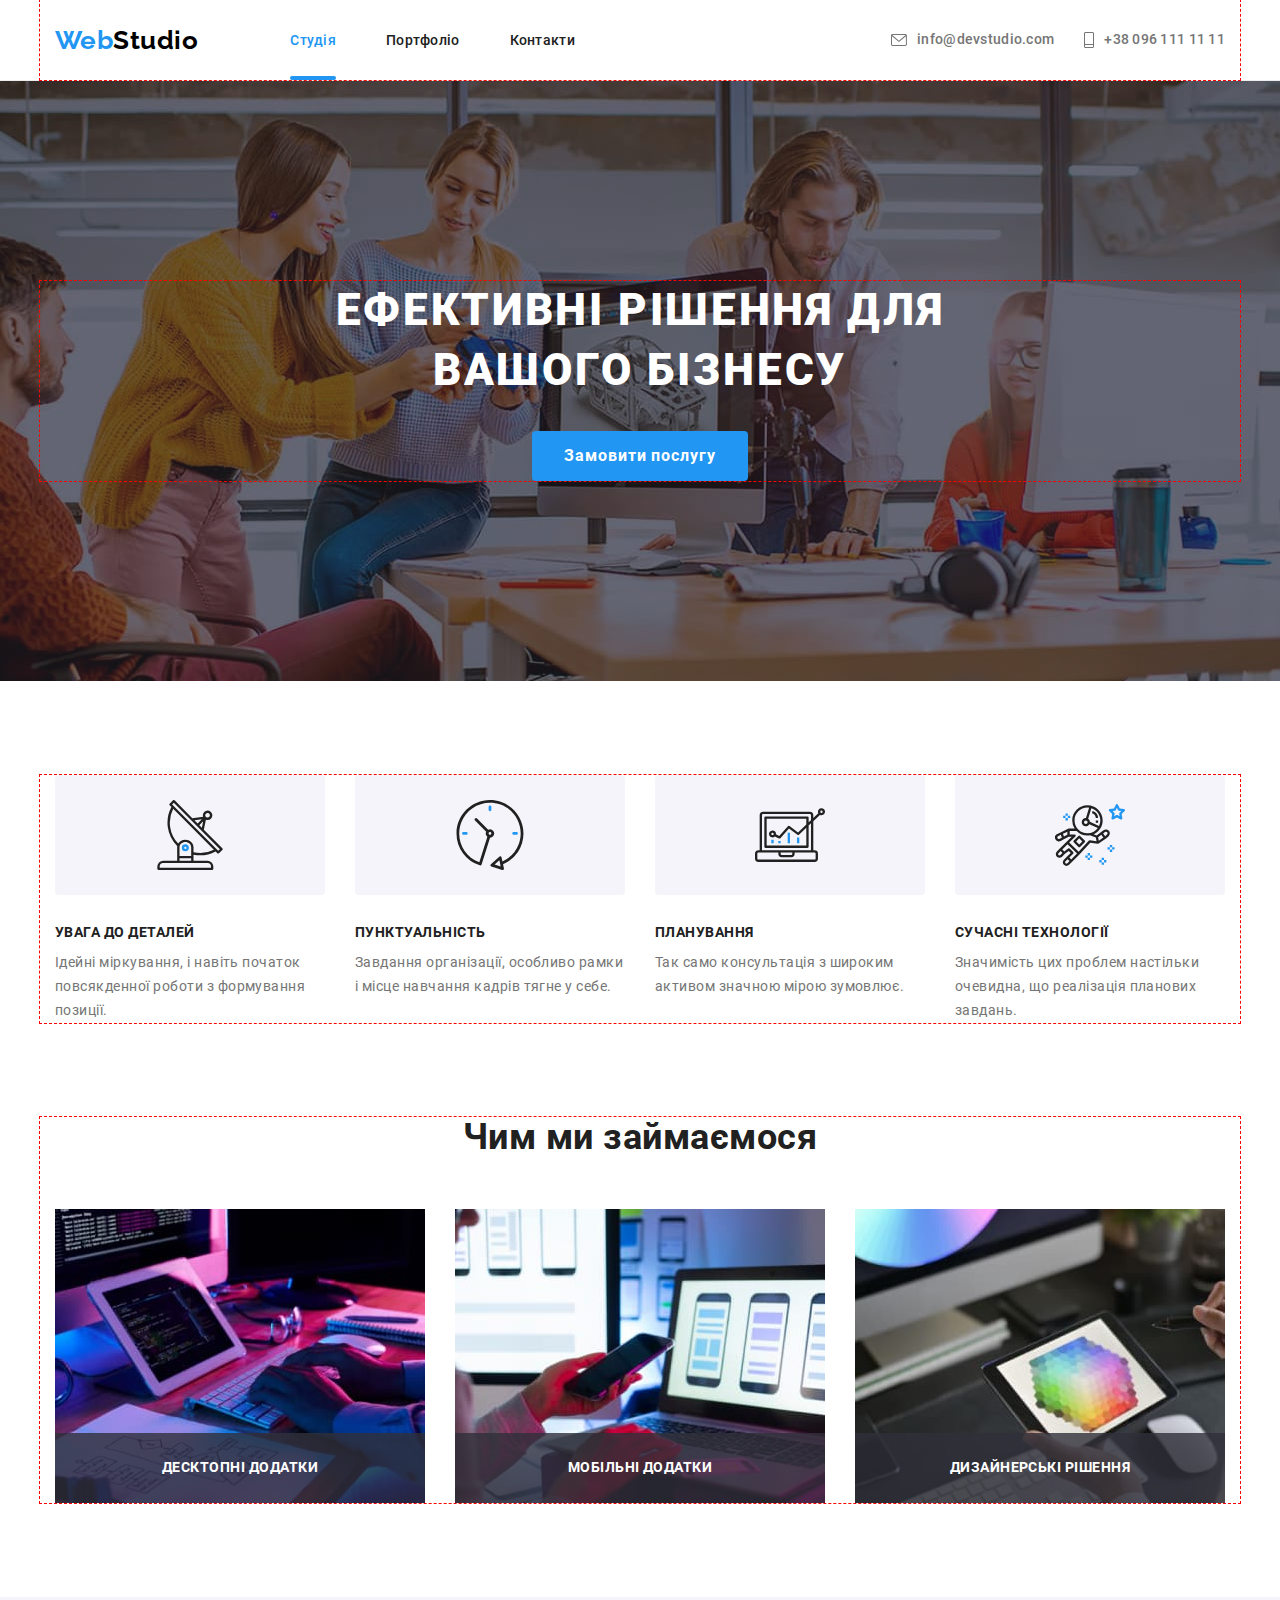
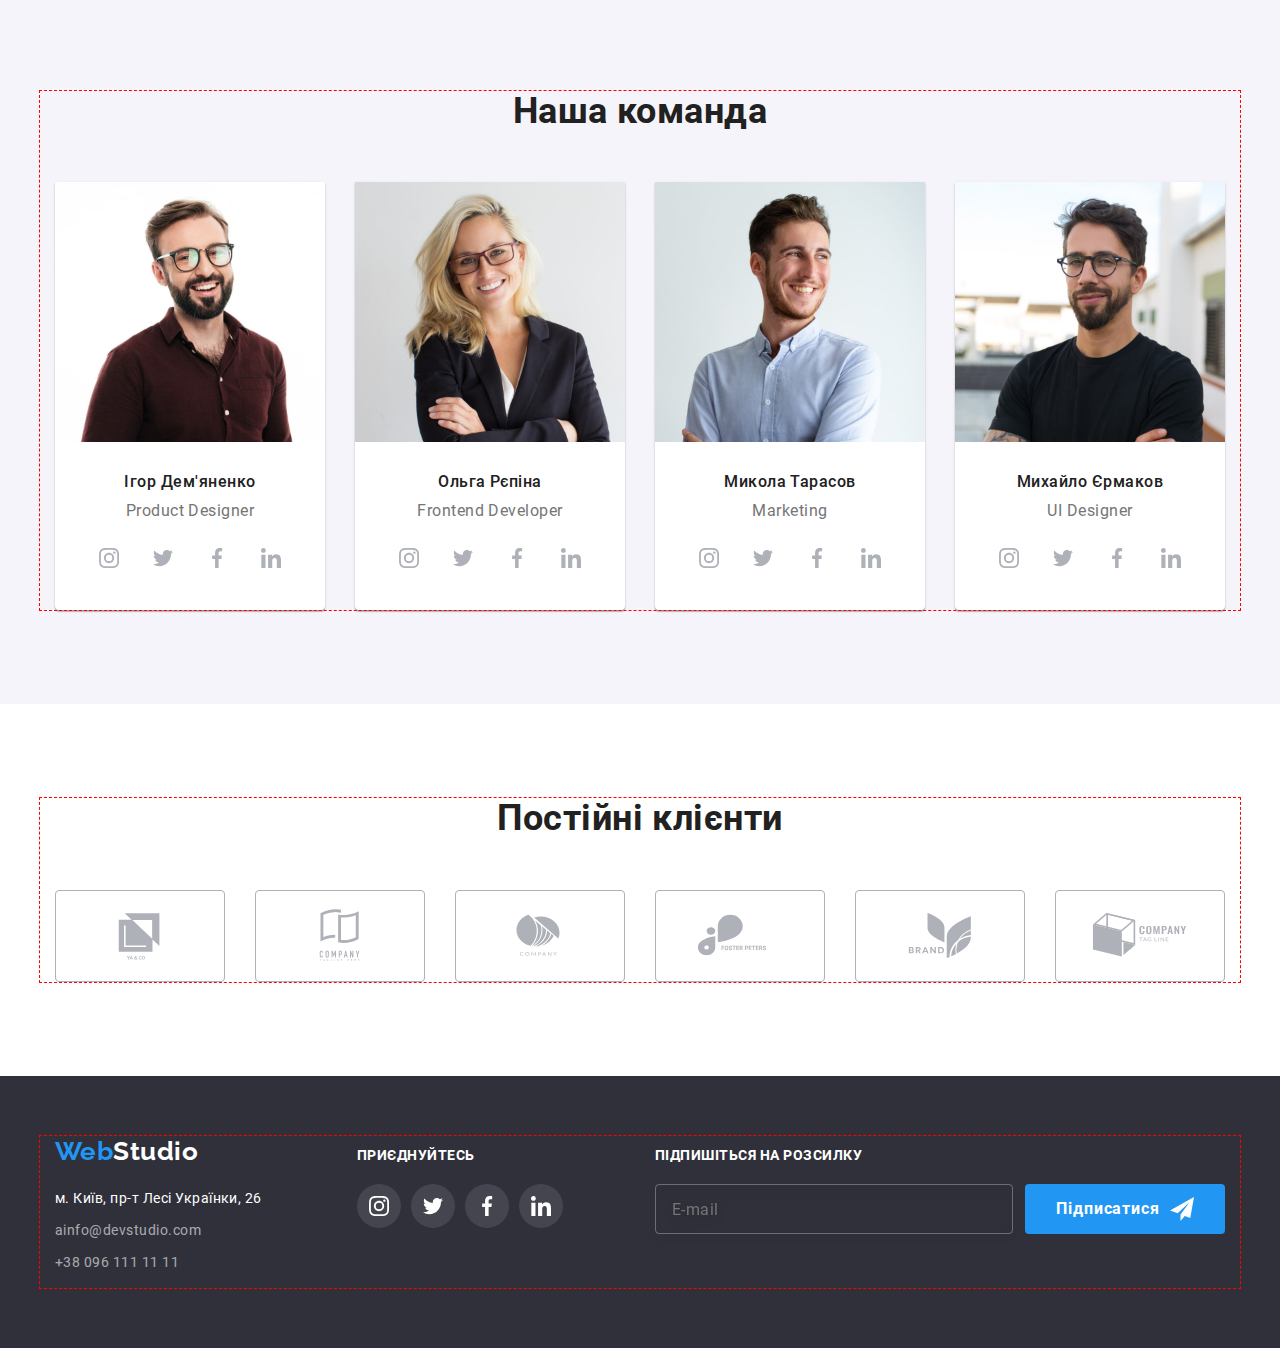
==== commit bf877429: "123" ====
--- a/index.html
+++ b/index.html
@@ -18,46 +18,42 @@
           <a href="./index.html" lang="en" class="logo header__logo">
             <span>Web</span><span class="logo__text-studio">Studio</span>
           </a>
-          <div class="menu">
-            <nav class="site-nav">
-              <ul class="site-nav__list">
-                <li class="site-nav__item">
-                  <a
-                    class="site-nav__link site-nav__link--current"
-                    href="./index.html"
-                    >Студія</a
-                  >
-                </li>
-                <li class="site-nav__item">
-                  <a class="site-nav__link" href="./portfolio.html"
-                    >Портфоліо</a
-                  >
-                </li>
-                <li class="site-nav__item">
-                  <a class="site-nav__link" href="#">Контакти</a>
-                </li>
-              </ul>
-            </nav>
-            <ul class="contacts">
-              <li class="contacts__item">
-                <a class="contacts__link" href="mailto:info@devstudio.com">
-                  <svg class="contacts__icon" width="16px" height="12px">
-                    <use href="./images/icons.svg#icon-envelope"></use>
-                  </svg>
-                  info@devstudio.com</a
+          <nav class="site-nav">
+            <ul class="site-nav__list">
+              <li class="site-nav__item">
+                <a
+                  class="site-nav__link site-nav__link--current"
+                  href="./index.html"
+                  >Студія</a
                 >
               </li>
-              <li class="contacts__item">
-                <a class="contacts__link" href="tel:+380961111111">
-                  <svg class="contacts__icon" width="10px" height="16px">
-                    <use href="./images/icons.svg#icon-smartphone"></use>
-                  </svg>
-                  +38 096 111 11 11</a
-                >
+              <li class="site-nav__item">
+                <a class="site-nav__link" href="./portfolio.html">Портфоліо</a>
+              </li>
+              <li class="site-nav__item">
+                <a class="site-nav__link" href="#">Контакти</a>
               </li>
             </ul>
-          </div>
-          <button type="button" class="button-menu">
+          </nav>
+          <ul class="contacts">
+            <li class="contacts__item">
+              <a class="contacts__link" href="mailto:info@devstudio.com">
+                <svg class="contacts__icon" width="16px" height="12px">
+                  <use href="./images/icons.svg#icon-envelope"></use>
+                </svg>
+                info@devstudio.com</a
+              >
+            </li>
+            <li class="contacts__item">
+              <a class="contacts__link" href="tel:+380961111111">
+                <svg class="contacts__icon" width="10px" height="16px">
+                  <use href="./images/icons.svg#icon-smartphone"></use>
+                </svg>
+                +38 096 111 11 11</a
+              >
+            </li>
+          </ul>
+          <button type="button" class="button-menu js-open-menu js-close-menu" aria-expanded="false" aria-controls="mobile-menu">
             <svg width="40" height="40">
               <use href="./images/icons.svg#icon-menu"></use>
               <use href="./images/icons.svg#icon-close"></use>
@@ -483,6 +479,50 @@
         </div>
       </div>
     </footer>
+
+    <div class="mobile-menu js-menu-container" id="mobile-menu">
+      <nav class="mobile-menu__nav">
+        <ul class="mobile-menu__list">
+          <li class="mobile-menu__item">
+            <a
+              class="mobile-menu__link mobile-menu__link--current"
+              href="./index.html"
+              >Студія</a
+            >
+          </li>
+          <li class="mobile-menu__item">
+            <a class="mobile-menu__link" href="./portfolio.html">Портфоліо</a>
+          </li>
+          <li class="mobile-menu__item">
+            <a class="mobile-menu__link" href="#">Контакти</a>
+          </li>
+        </ul>
+      </nav>
+      <ul class="mobile-menu__contacts">
+        <li class="mobile-menu__contacts-item">
+          <a class="mobile-menu__contacts-link" href="mailto:info@devstudio.com">
+            <svg class="mobile-menu__contacts-icon" width="16px" height="12px">
+              <use href="./images/icons.svg#icon-envelope"></use>
+            </svg>
+            info@devstudio.com</a
+          >
+        </li>
+        <li class="mobile-menu__contacts-item">
+          <a class="mobile-menu__contacts-link" href="tel:+380961111111">
+            <svg class="mobile-menu__contacts-icon" width="10px" height="16px">
+              <use href="./images/icons.svg#icon-smartphone"></use>
+            </svg>
+            +38 096 111 11 11</a
+          >
+        </li>
+      </ul>
+      <ul class="mobile-menu__social">
+        <li><a href="">Instagram</a></li>
+        <li><a href="">Twitter</a></li>
+        <li><a href="">Facebook</a></li>
+        <li><a href="">LinkedIn</a></li>
+      </ul>
+    </div>
 
     <div class="backdrop is-hidden" data-modal>
       <div class="modal">
@@ -548,6 +588,8 @@
       </div>
     </div>
 
+    <script defer src="js/mobile-menu.js"></script>
+
     <script src="./js/modal.js"></script>
   </body>
 </html>
--- a/css/main.min.css
+++ b/css/main.min.css
@@ -1 +1 @@
-@font-face{font-family:"Roboto";src:url("../../fonts/Roboto-Black.woff2") format("woff2"),url("../../fonts/Roboto-Black.woff") format("woff");font-weight:900;font-style:normal;font-display:swap}@font-face{font-family:"Roboto";src:url("../../fonts/Roboto-Bold.woff2") format("woff2"),url("../../fonts/Roboto-Bold.woff") format("woff");font-weight:700;font-style:normal;font-display:swap}@font-face{font-family:"Raleway";src:url("../../fonts/Raleway-Bold.woff2") format("woff2"),url("../../fonts/Raleway-Bold.woff") format("woff");font-weight:700;font-style:normal;font-display:swap}@font-face{font-family:"Roboto";src:url("../../fonts/Roboto-Medium.woff2") format("woff2"),url("../../fonts/Roboto-Medium.woff") format("woff");font-weight:500;font-style:normal;font-display:swap}@font-face{font-family:"Roboto";src:url("../../fonts/Roboto-Regular.woff2") format("woff2"),url("../../fonts/Roboto-Regular.woff") format("woff");font-weight:400;font-style:normal;font-display:swap}.team-section__list,.team-cards__net,.price,.portfolio-list,.contacts,.site-nav__list,.footer__follow-list,.footer__address-list,.filter,.clients,.advantages{list-style:none;margin:0px;padding:0px}.visually-hidden{position:absolute;white-space:nowrap;width:1px;height:1px;overflow:hidden;border:0;padding:0;clip:rect(0 0 0 0);-webkit-clip-path:inset(50%);clip-path:inset(50%);margin:-1px}h1,h2,h3,h4,h5,h6,p{margin:0;padding:0}body{background-color:#fff;color:#757575;font-family:"Roboto",sans-serif;letter-spacing:.03em}.container{margin:0 auto;padding-right:15px;padding-left:15px;outline:1px solid red}@media screen and (min-width: 480px){.container{width:480px}}@media screen and (min-width: 768px){.container{width:768px}}img{display:block;max-width:100%;height:auto}@media screen and (min-width: 768px){.advantages{display:-webkit-box;display:-ms-flexbox;display:flex;-ms-flex-wrap:wrap;flex-wrap:wrap;margin:-15px}}@media screen and (min-width: 768px){.advantages__item{margin:15px;width:calc((100% - 60px)/2)}}@media screen and (max-width: 767px){.advantages__item:not(:last-child){margin-bottom:30px}}.advantages__icon-wrapper{display:-webkit-box;display:-ms-flexbox;display:flex;-webkit-box-align:center;-ms-flex-align:center;align-items:center;-webkit-box-pack:center;-ms-flex-pack:center;justify-content:center;width:100%;height:120px;margin-bottom:30px;background-color:#f5f4fa;border-radius:4px}.advantages__secondary-title{margin-top:0px;margin-bottom:10px;color:#212121;font-weight:700;font-size:14px;line-height:1.14;text-transform:uppercase}@media screen and (max-width: 767px){.advantages__secondary-title{text-align:center}}.advantages__text{margin:0px;font-size:14px;line-height:1.71}.backdrop{position:fixed;top:0;left:0;width:100vw;height:100vh;-webkit-transform:scale(1);transform:scale(1);-webkit-transition:opacity 1000ms cubic-bezier(0.4, 0, 0.2, 1),-webkit-transform 1000ms cubic-bezier(0.4, 0, 0.2, 1);transition:opacity 1000ms cubic-bezier(0.4, 0, 0.2, 1),-webkit-transform 1000ms cubic-bezier(0.4, 0, 0.2, 1);transition:transform 1000ms cubic-bezier(0.4, 0, 0.2, 1),opacity 1000ms cubic-bezier(0.4, 0, 0.2, 1);transition:transform 1000ms cubic-bezier(0.4, 0, 0.2, 1),opacity 1000ms cubic-bezier(0.4, 0, 0.2, 1),-webkit-transform 1000ms cubic-bezier(0.4, 0, 0.2, 1);background-color:rgba(0,0,0,.2)}.backdrop.is-hidden{-webkit-transform:scale(0);transform:scale(0);-webkit-transition:opacity 1000ms cubic-bezier(0.4, 0, 0.2, 1),visibility 1000ms cubic-bezier(0.4, 0, 0.2, 1),-webkit-transform 1000ms cubic-bezier(0.4, 0, 0.2, 1);transition:opacity 1000ms cubic-bezier(0.4, 0, 0.2, 1),visibility 1000ms cubic-bezier(0.4, 0, 0.2, 1),-webkit-transform 1000ms cubic-bezier(0.4, 0, 0.2, 1);transition:transform 1000ms cubic-bezier(0.4, 0, 0.2, 1),opacity 1000ms cubic-bezier(0.4, 0, 0.2, 1),visibility 1000ms cubic-bezier(0.4, 0, 0.2, 1);transition:transform 1000ms cubic-bezier(0.4, 0, 0.2, 1),opacity 1000ms cubic-bezier(0.4, 0, 0.2, 1),visibility 1000ms cubic-bezier(0.4, 0, 0.2, 1),-webkit-transform 1000ms cubic-bezier(0.4, 0, 0.2, 1)}.button{display:-webkit-box;display:-ms-flexbox;display:flex;-webkit-box-align:center;-ms-flex-align:center;align-items:center;-webkit-box-pack:center;-ms-flex-pack:center;justify-content:center;min-width:200px;height:50px;padding:10px;font-family:"Roboto",sans-serif;font-style:normal;font-weight:700;font-size:16px;line-height:1.9;letter-spacing:.06em;-webkit-transition:color 250ms cubic-bezier(0.4, 0, 0.2, 1),background-color 250ms cubic-bezier(0.4, 0, 0.2, 1),border-radius 250ms cubic-bezier(0.4, 0, 0.2, 1),-webkit-box-shadow 250ms cubic-bezier(0.4, 0, 0.2, 1);transition:color 250ms cubic-bezier(0.4, 0, 0.2, 1),background-color 250ms cubic-bezier(0.4, 0, 0.2, 1),border-radius 250ms cubic-bezier(0.4, 0, 0.2, 1),-webkit-box-shadow 250ms cubic-bezier(0.4, 0, 0.2, 1);transition:color 250ms cubic-bezier(0.4, 0, 0.2, 1),background-color 250ms cubic-bezier(0.4, 0, 0.2, 1),border-radius 250ms cubic-bezier(0.4, 0, 0.2, 1),box-shadow 250ms cubic-bezier(0.4, 0, 0.2, 1);transition:color 250ms cubic-bezier(0.4, 0, 0.2, 1),background-color 250ms cubic-bezier(0.4, 0, 0.2, 1),border-radius 250ms cubic-bezier(0.4, 0, 0.2, 1),box-shadow 250ms cubic-bezier(0.4, 0, 0.2, 1),-webkit-box-shadow 250ms cubic-bezier(0.4, 0, 0.2, 1);border:0px solid rgba(0,0,0,0);border-radius:4px;color:#fff;background-color:#2196f3;outline:none;cursor:pointer}.button:hover,.button:focus{background-color:#188ce8;-webkit-box-shadow:0px 4px 4px rgba(0,0,0,.15);box-shadow:0px 4px 4px rgba(0,0,0,.15)}.button-menu{padding:0;margin-left:auto;border:none;background-color:rgba(0,0,0,0)}@media screen and (min-width: 768px){.button-menu{display:none;-webkit-appearance:none;-moz-appearance:none;appearance:none}}.hero__button{padding:10px;margin:auto}.footer__button{margin:0 auto}.footer__button__button:hover,.footer__button__button:focus{background-color:#188ce8;-webkit-box-shadow:0px 4px 4px rgba(0,0,0,.15);box-shadow:0px 4px 4px rgba(0,0,0,.15)}.modal__button-close{position:absolute;top:8px;right:8px}.button-close{width:30px;height:30px;background:#fff;border:1px solid rgba(0,0,0,.1);border-radius:50%;color:#212121;outline:none;cursor:pointer}.button-close__icon{position:absolute;top:50%;left:50%;-webkit-transform:translate(-50%, -50%);transform:translate(-50%, -50%);-webkit-transition:fill 250ms cubic-bezier(0.4, 0, 0.2, 1),translate 250ms cubic-bezier(0.4, 0, 0.2, 1);transition:fill 250ms cubic-bezier(0.4, 0, 0.2, 1),translate 250ms cubic-bezier(0.4, 0, 0.2, 1);fill:currentColor}.button-close:hover .button-close__icon,.button-close:focus .button-close__icon{fill:#2196f3}.modal__button{margin:auto}.modal__button__button:hover,.modal__button__button:focus{background:#188ce8;-webkit-box-shadow:0px 4px 4px rgba(0,0,0,.15);box-shadow:0px 4px 4px rgba(0,0,0,.15)}.clients{display:-webkit-box;display:-ms-flexbox;display:flex;-ms-flex-wrap:wrap;flex-wrap:wrap;gap:30px}.clients__item{width:calc((100% - 60px)/3);height:92px}.clients__link{display:-webkit-box;display:-ms-flexbox;display:flex;width:100%;height:100%;-webkit-box-align:center;-ms-flex-align:center;align-items:center;-webkit-box-pack:center;-ms-flex-pack:center;justify-content:center;border:1px solid #afb1b8;border-radius:4px;color:#afb1b8;-webkit-transition:color 250ms cubic-bezier(0.4, 0, 0.2, 1),border-color 250ms cubic-bezier(0.4, 0, 0.2, 1);transition:color 250ms cubic-bezier(0.4, 0, 0.2, 1),border-color 250ms cubic-bezier(0.4, 0, 0.2, 1)}.clients__link:hover,.clients__link:focus{color:#2196f3;border-color:#2196f3}.clients__icon{fill:currentColor}.filter{display:-webkit-box;display:-ms-flexbox;display:flex;-webkit-box-pack:center;-ms-flex-pack:center;justify-content:center;gap:8px;margin-bottom:50px;background:#fff}.filter__button{padding:6px 22px;text-align:center;font-family:"Roboto",sans-serif;font-style:normal;font-family:inherit;font-weight:500;font-size:16px;line-height:1.62;-webkit-transition:color 250ms cubic-bezier(0.4, 0, 0.2, 1),background-color 250ms cubic-bezier(0.4, 0, 0.2, 1),border-radius 250ms cubic-bezier(0.4, 0, 0.2, 1),-webkit-box-shadow 250ms cubic-bezier(0.4, 0, 0.2, 1);transition:color 250ms cubic-bezier(0.4, 0, 0.2, 1),background-color 250ms cubic-bezier(0.4, 0, 0.2, 1),border-radius 250ms cubic-bezier(0.4, 0, 0.2, 1),-webkit-box-shadow 250ms cubic-bezier(0.4, 0, 0.2, 1);transition:color 250ms cubic-bezier(0.4, 0, 0.2, 1),background-color 250ms cubic-bezier(0.4, 0, 0.2, 1),border-radius 250ms cubic-bezier(0.4, 0, 0.2, 1),box-shadow 250ms cubic-bezier(0.4, 0, 0.2, 1);transition:color 250ms cubic-bezier(0.4, 0, 0.2, 1),background-color 250ms cubic-bezier(0.4, 0, 0.2, 1),border-radius 250ms cubic-bezier(0.4, 0, 0.2, 1),box-shadow 250ms cubic-bezier(0.4, 0, 0.2, 1),-webkit-box-shadow 250ms cubic-bezier(0.4, 0, 0.2, 1);border:0px solid rgba(0,0,0,0);border-radius:4px;color:#212121;background-color:#f5f4fa;outline:none;cursor:pointer}.filter__button:hover,.filter__button:focus{color:#fff;background-color:#2196f3;border-radius:4px;-webkit-box-shadow:0px 3px 1px rgba(0,0,0,.1),0px 1px 2px rgba(0,0,0,.08),0px 2px 2px rgba(0,0,0,.12);box-shadow:0px 3px 1px rgba(0,0,0,.1),0px 1px 2px rgba(0,0,0,.08),0px 2px 2px rgba(0,0,0,.12)}.filter__button:hover--unusual-padding,.filter__button:focus--unusual-padding{padding-right:25px;padding-left:25px}.footer{padding-top:60px;padding-bottom:60px;height:603px;background-color:#2f303a}@media screen and (min-width: 768px){.footer{height:463px}}.footer__container{text-align:center}@media screen and (min-width: 768px){.footer__contacts-wrapper{display:-webkit-box;display:-ms-flexbox;display:flex;gap:165px;-webkit-box-pack:center;-ms-flex-pack:center;justify-content:center;-webkit-box-align:baseline;-ms-flex-align:baseline;align-items:baseline}}.footer__address-wrapper{margin-bottom:60px}.footer__address-item:not(:last-child){margin-bottom:8px}.footer__maps-link{-webkit-transition:color 250ms cubic-bezier(0.4, 0, 0.2, 1);transition:color 250ms cubic-bezier(0.4, 0, 0.2, 1);color:#fff;font-style:normal;font-weight:400;font-size:14px;line-height:1.71;text-decoration:none;cursor:pointer}.footer__maps-link:hover,.footer__maps-link:focus{color:#2196f3}.footer__contact-link{-webkit-transition:color 250ms cubic-bezier(0.4, 0, 0.2, 1);transition:color 250ms cubic-bezier(0.4, 0, 0.2, 1);color:#757575;font-style:normal;font-weight:400;font-size:14px;line-height:1.71;text-decoration:none;color:rgba(255,255,255,.6);cursor:pointer}.footer__contact-link:hover,.footer__contact-link:focus{color:#2196f3}.footer__follow-wraprer{margin-bottom:60px}.footer__folow-title{margin-top:0;margin-bottom:20px;font-weight:700;font-size:14px;line-height:1.14;text-transform:uppercase;color:#fff}.footer__follow-list{display:-webkit-box;display:-ms-flexbox;display:flex;-webkit-box-pack:center;-ms-flex-pack:center;justify-content:center;gap:10px}.footer__follow-item{width:44px;height:44px}.footer__follow-link{display:-webkit-box;display:-ms-flexbox;display:flex;width:100%;height:100%;-webkit-box-align:center;-ms-flex-align:center;align-items:center;-webkit-box-pack:center;-ms-flex-pack:center;justify-content:center;-webkit-transition:color 250ms cubic-bezier(0.4, 0, 0.2, 1),background-color 250ms cubic-bezier(0.4, 0, 0.2, 1);transition:color 250ms cubic-bezier(0.4, 0, 0.2, 1),background-color 250ms cubic-bezier(0.4, 0, 0.2, 1);border-radius:50%;background-color:rgba(255,255,255,.1);color:#fff;cursor:pointer}.footer__follow-link:hover,.footer__follow-link:focus{color:#fff;background-color:#2196f3}.footer__follow-icon{fill:currentColor}.footer__subscribe{margin-right:auto;margin-left:auto}@media screen and (min-width: 768px){.footer__subscribe{width:450px}}.footer__subscribe-title{margin-bottom:20px;font-weight:700;font-size:14px;line-height:1.14;text-transform:uppercase;color:#fff}.footer__subscribe-label{width:100%}.footer__subscribe-email{padding:15px 16px 15px 16px;margin-bottom:30px;width:100%;height:50px;-webkit-transition:border-color 250ms cubic-bezier(0.4, 0, 0.2, 1);transition:border-color 250ms cubic-bezier(0.4, 0, 0.2, 1);background-color:rgba(0,0,0,0);font-size:16px;line-height:1.25;letter-spacing:.03em;color:#fff;border:1px solid rgba(255,255,255,.3);-webkit-filter:drop-shadow(0px 4px 4px rgba(0, 0, 0, 0.15));filter:drop-shadow(0px 4px 4px rgba(0, 0, 0, 0.15));border-radius:4px;outline:none}.footer__subscribe-email:hover,.footer__subscribe-email:focus{border-color:#2196f3}.footer__subscribe-icon{fill:currentColor;margin-left:10px}.header{border-bottom:1px solid #ececec}.header__navigation{display:-webkit-box;display:-ms-flexbox;display:flex;-webkit-box-align:center;-ms-flex-align:center;align-items:center}@media screen and (min-width: 768px){.header__navigation{max-height:80px}}.site-nav{display:-webkit-box;display:-ms-flexbox;display:flex;-webkit-box-align:center;-ms-flex-align:center;align-items:center}.site-nav__list{display:-webkit-box;display:-ms-flexbox;display:flex;-webkit-box-align:center;-ms-flex-align:center;align-items:center}.site-nav__item:not(:last-child){margin-right:50px}.site-nav__link{position:relative;padding-top:32px;padding-bottom:32px;-webkit-transition:color 250ms cubic-bezier(0.4, 0, 0.2, 1);transition:color 250ms cubic-bezier(0.4, 0, 0.2, 1);color:#212121;font-family:"Roboto",sans-serif;font-weight:500;font-size:14px;line-height:1.14;letter-spacing:.02em;text-decoration:none;cursor:pointer}.site-nav__link:hover,.site-nav__link:focus{color:#2196f3}.site-nav__link--current{color:#2196f3}.site-nav__link--current:after{position:absolute;bottom:0;display:block;content:"";width:100%;height:4px;background-color:#2196f3;border-radius:2px}.contacts{display:-webkit-box;display:-ms-flexbox;display:flex;-webkit-box-orient:vertical;-webkit-box-direction:normal;-ms-flex-direction:column;flex-direction:column;gap:10px}@media screen and (min-width: 1600px){.contacts{display:-webkit-box;display:-ms-flexbox;display:flex;margin:0px;-webkit-box-align:center;-ms-flex-align:center;align-items:center}}.contacts__link{display:-webkit-box;display:-ms-flexbox;display:flex;-webkit-box-align:center;-ms-flex-align:center;align-items:center;gap:10px;width:100%;height:100%;-webkit-transition:color 250ms cubic-bezier(0.4, 0, 0.2, 1);transition:color 250ms cubic-bezier(0.4, 0, 0.2, 1);color:#757575;font-weight:500;font-size:12px;line-height:1.16;letter-spacing:.02em;text-decoration:none;cursor:pointer}@media screen and (min-width: 1600px){.contacts__link{padding-top:32px;padding-bottom:32px}}.contacts__link:hover,.contacts__link:focus{color:#2196f3}.contacts__icon{fill:currentColor}@media screen and (max-width: 767px){.menu{display:none}}@media screen and (min-width: 768px){.menu{display:-webkit-box;display:-ms-flexbox;display:flex;-webkit-box-align:center;-ms-flex-align:center;align-items:center;gap:96px}}.hero{margin-right:auto;margin-left:auto;width:100%;height:400px;max-width:1600px;padding-top:118px;padding-bottom:118px;background-color:#2f303a;background-image:-webkit-gradient(linear, left top, left bottom, from(rgba(47, 48, 58, 0.4)), to(rgba(47, 48, 58, 0.4))),url(../images/herobg.jpg);background-image:linear-gradient(rgba(47, 48, 58, 0.4), rgba(47, 48, 58, 0.4)),url(../images/herobg.jpg);background-repeat:no-repeat;background-position:center;background-size:cover;text-align:center}.hero__title{margin:0 auto;color:#fff;font-weight:900;font-size:26px;line-height:1.6;letter-spacing:.06em;text-transform:uppercase}@media screen and (max-width: 767px){.hero__title{margin-bottom:40px}}@media screen and (min-width: 768px){.hero__title{margin-bottom:30px;width:360px}}.logo{display:inline-block;font-family:"Raleway",sans-serif;font-weight:700;font-size:24px;line-height:1.16;color:#2196f3;text-decoration:none;cursor:pointer}@media screen and (min-width: 768px){.logo{margin-right:88px}}.logo__text-studio{color:#000}.logo__text-studio--white{color:#fff}.header__logo{padding:16px 0}@media screen and (min-width: 768px){.header__logo{padding:26px 0}}.footer__logo{margin-left:auto;margin-right:auto;margin-bottom:20px}.modal{position:absolute;top:50%;left:50%;-webkit-transform:translate(-50%, -50%);transform:translate(-50%, -50%);width:100%;padding:40px;background:#fff;-webkit-box-shadow:0px 1px 3px rgba(0,0,0,.12),0px 1px 1px rgba(0,0,0,.14),0px 2px 1px rgba(0,0,0,.2);box-shadow:0px 1px 3px rgba(0,0,0,.12),0px 1px 1px rgba(0,0,0,.14),0px 2px 1px rgba(0,0,0,.2);border-radius:4px}@media screen and (max-width: 1599px){.modal{width:100%;max-width:450px;max-height:609px}}.modal__form{display:-webkit-box;display:-ms-flexbox;display:flex;-webkit-box-orient:vertical;-webkit-box-direction:normal;-ms-flex-direction:column;flex-direction:column}.modal__title{margin-bottom:12px;font-weight:700;font-size:20px;line-height:1.15;text-align:center;color:#212121}.modal__label{margin-bottom:10px;font-size:12px;line-height:1.16;letter-spacing:.01em;color:#757575}.modal__label-comment{margin-bottom:20px;font-size:12px;line-height:1.16;letter-spacing:.01em;color:#757575}.modal__input{width:100%;height:40px;padding-right:12px;padding-left:42px;-webkit-transition:fill 250ms cubic-bezier(0.4, 0, 0.2, 1),border-color 250ms cubic-bezier(0.4, 0, 0.2, 1);transition:fill 250ms cubic-bezier(0.4, 0, 0.2, 1),border-color 250ms cubic-bezier(0.4, 0, 0.2, 1);border:1px solid rgba(33,33,33,.2);border-radius:4px;outline:none}.modal__input:focus,.modal__input:focus+.modal__input-icon{border-color:#2196f3;fill:#2196f3}.modal__input-wrapper{position:relative;display:block;width:100%;margin-top:4px}.modal__input-icon{position:absolute;top:50%;left:12px;-webkit-transform:translateY(-50%);transform:translateY(-50%);-webkit-transition:fill 250ms cubic-bezier(0.4, 0, 0.2, 1),border-color 250ms cubic-bezier(0.4, 0, 0.2, 1);transition:fill 250ms cubic-bezier(0.4, 0, 0.2, 1),border-color 250ms cubic-bezier(0.4, 0, 0.2, 1)}.modal__comment{display:block;width:100%;height:120px;margin-top:4px;padding:12px 16px;resize:none;-webkit-transition:fill 250ms cubic-bezier(0.4, 0, 0.2, 1),border-color 250ms cubic-bezier(0.4, 0, 0.2, 1);transition:fill 250ms cubic-bezier(0.4, 0, 0.2, 1),border-color 250ms cubic-bezier(0.4, 0, 0.2, 1);border:1px solid rgba(33,33,33,.2);border-radius:4px;outline:none}.modal__comment:focus{border-color:#2196f3;fill:#2196f3}.modal__comment:-moz-placeholder-shown{color:rgba(117,117,117,.5)}.modal__comment:-ms-input-placeholder{color:rgba(117,117,117,.5)}.modal__comment:placeholder-shown{color:rgba(117,117,117,.5)}.modal__checkbox-label{display:-webkit-box;display:-ms-flexbox;display:flex;-webkit-box-align:center;-ms-flex-align:center;align-items:center;-webkit-box-pack:center;-ms-flex-pack:center;justify-content:center;gap:8px;margin-bottom:30px;font-size:12px;line-height:1.66;color:#757575;cursor:pointer}.modal__checkbox{-webkit-appearance:none;-moz-appearance:none;appearance:none}.modal__checkbox:checked+.modal__checbox-castom{background-color:#2196f3;border-color:rgba(0,0,0,0)}.modal__checbox-castom{position:relative;display:-webkit-box;display:-ms-flexbox;display:flex;-webkit-box-pack:center;-ms-flex-pack:center;justify-content:center;-webkit-box-align:center;-ms-flex-align:center;align-items:center;width:16px;height:15px;border:2px solid #212121;-webkit-transition:background-color 250ms cubic-bezier(0.4, 0, 0.2, 1),border-color 250ms cubic-bezier(0.4, 0, 0.2, 1);transition:background-color 250ms cubic-bezier(0.4, 0, 0.2, 1),border-color 250ms cubic-bezier(0.4, 0, 0.2, 1);border-radius:2px;cursor:pointer}.modal__checkbox-icon{fill:#fff;border-radius:2px}.modal__checkbox-link{color:#2196f3;text-decoration:underline;outline:none}.modal__checkbox-link:focus{border:1px solid #2196f3;border-radius:2px;z-index:1}.modal .is-hidden{visibility:hidden;opacity:0;pointer-events:none}.portfolio-list{display:-webkit-box;display:-ms-flexbox;display:flex;-ms-flex-wrap:wrap;flex-wrap:wrap}.price-section{padding-top:0}@media screen and (max-width: 1599px){.price-section{display:none}}.price{display:-webkit-box;display:-ms-flexbox;display:flex}.price__item{position:relative;width:calc((100% - 60px)/3)}.price__item:not(:last-child){margin-right:30px}.price__title-wrapper{position:absolute;bottom:0;display:-webkit-box;display:-ms-flexbox;display:flex;-webkit-box-pack:center;-ms-flex-pack:center;justify-content:center;-webkit-box-align:center;-ms-flex-align:center;align-items:center;width:100%;height:70px;color:#fff;background:rgba(47,48,58,.8)}.price__title{font-style:normal;font-weight:700;font-size:14px;line-height:1.14;text-transform:uppercase}.project{position:relative;width:calc((100% - 60px)/3);border:1px solid #eee}.project__link{display:block;text-decoration:none;color:inherit;-webkit-transition:-webkit-box-shadow 250ms cubic-bezier(0.4, 0, 0.2, 1);transition:-webkit-box-shadow 250ms cubic-bezier(0.4, 0, 0.2, 1);transition:box-shadow 250ms cubic-bezier(0.4, 0, 0.2, 1);transition:box-shadow 250ms cubic-bezier(0.4, 0, 0.2, 1), -webkit-box-shadow 250ms cubic-bezier(0.4, 0, 0.2, 1)}.project__link:hover,.project__link:focus{-webkit-box-shadow:0px 1px 1px rgba(0,0,0,.12),0px 4px 4px rgba(0,0,0,.06),1px 4px 6px rgba(0,0,0,.16);box-shadow:0px 1px 1px rgba(0,0,0,.12),0px 4px 4px rgba(0,0,0,.06),1px 4px 6px rgba(0,0,0,.16)}.project__link:hover .project__sub-overlay,.project__link:focus .project__sub-overlay{-webkit-transform:translate(0);transform:translate(0);opacity:1}.project__sub{position:relative;overflow:hidden}.project__sub-overlay{position:absolute;-webkit-transform:translateY(101%);transform:translateY(101%);-webkit-transition:opacity 250ms cubic-bezier(0.4, 0, 0.2, 1),-webkit-transform 250ms cubic-bezier(0.4, 0, 0.2, 1);transition:opacity 250ms cubic-bezier(0.4, 0, 0.2, 1),-webkit-transform 250ms cubic-bezier(0.4, 0, 0.2, 1);transition:transform 250ms cubic-bezier(0.4, 0, 0.2, 1),opacity 250ms cubic-bezier(0.4, 0, 0.2, 1);transition:transform 250ms cubic-bezier(0.4, 0, 0.2, 1),opacity 250ms cubic-bezier(0.4, 0, 0.2, 1),-webkit-transform 250ms cubic-bezier(0.4, 0, 0.2, 1);opacity:0;pointer-events:none;width:100%;height:100%;padding:63px 24px;background-color:rgba(33,150,243,.9)}.project__sub-text{font-size:18px;line-height:1.5;color:#fff}.project:not(:nth-child(3n)){margin-right:30px}.project:not(:nth-last-child(-n+3)){margin-bottom:30px}.project__title{margin-top:0px;margin-bottom:4px;color:#212121;font-weight:700;font-size:18px;line-height:2;letter-spacing:.06em}.project__text{margin:0px;font-size:16px;line-height:1.9}.project__text-wrapper{padding:20px 24px}section{margin-right:auto;margin-left:auto;padding-top:60px;padding-bottom:60px}.section-title{margin-top:0px;margin-bottom:30px;color:#212121;font-weight:700;font-size:28px;line-height:1.17;text-align:center}.team-cards{background:#fff;-webkit-box-shadow:0px 1px 3px rgba(0,0,0,.12),0px 1px 1px rgba(0,0,0,.14),0px 2px 1px rgba(0,0,0,.2);box-shadow:0px 1px 3px rgba(0,0,0,.12),0px 1px 1px rgba(0,0,0,.14),0px 2px 1px rgba(0,0,0,.2);border-radius:0px 0px 4px 4px}@media screen and (min-width: 768px){.team-cards{margin:15px;width:calc((100% - 60px)/2)}}@media screen and (max-width: 767px){.team-cards:not(:last-child){margin-bottom:30px}}.team-cards__text-wrapper{padding-top:30px;padding-bottom:24px;text-align:center}.team-cards__title{margin-top:0px;margin-bottom:10px;color:#212121;font-weight:500;font-size:16px;line-height:1.19;text-align:center}.team-cards__text{margin-bottom:16px;font-size:16px;line-height:1.19;text-align:center}.team-cards__net{display:-webkit-box;display:-ms-flexbox;display:flex;-webkit-box-pack:center;-ms-flex-pack:center;justify-content:center;gap:10px}.team-cards__link{display:-webkit-box;display:-ms-flexbox;display:flex;width:44px;height:44px;-webkit-box-align:center;-ms-flex-align:center;align-items:center;-webkit-box-pack:center;-ms-flex-pack:center;justify-content:center;border-radius:50%;color:#afb1b8;cursor:pointer;-webkit-transition:color 250ms cubic-bezier(0.4, 0, 0.2, 1),background-color 250ms cubic-bezier(0.4, 0, 0.2, 1);transition:color 250ms cubic-bezier(0.4, 0, 0.2, 1),background-color 250ms cubic-bezier(0.4, 0, 0.2, 1)}.team-cards__link:hover,.team-cards__link:focus{color:#fff;background-color:#2196f3}.team-cards__icon{fill:currentColor}.team-section{background-color:#f5f4fa}@media screen and (min-width: 768px){.team-section__list{display:-webkit-box;display:-ms-flexbox;display:flex;-ms-flex-wrap:wrap;flex-wrap:wrap;margin:-15px}}/*# sourceMappingURL=main.min.css.map */+@font-face{font-family:"Roboto";src:url("../../fonts/Roboto-Black.woff2") format("woff2"),url("../../fonts/Roboto-Black.woff") format("woff");font-weight:900;font-style:normal;font-display:swap}@font-face{font-family:"Roboto";src:url("../../fonts/Roboto-Bold.woff2") format("woff2"),url("../../fonts/Roboto-Bold.woff") format("woff");font-weight:700;font-style:normal;font-display:swap}@font-face{font-family:"Raleway";src:url("../../fonts/Raleway-Bold.woff2") format("woff2"),url("../../fonts/Raleway-Bold.woff") format("woff");font-weight:700;font-style:normal;font-display:swap}@font-face{font-family:"Roboto";src:url("../../fonts/Roboto-Medium.woff2") format("woff2"),url("../../fonts/Roboto-Medium.woff") format("woff");font-weight:500;font-style:normal;font-display:swap}@font-face{font-family:"Roboto";src:url("../../fonts/Roboto-Regular.woff2") format("woff2"),url("../../fonts/Roboto-Regular.woff") format("woff");font-weight:400;font-style:normal;font-display:swap}.team-section__list,.team-cards__net,.price,.portfolio-list,.contacts,.site-nav__list,.footer__follow-list,.footer__address-list,.filter,.clients,.advantages{list-style:none;margin:0px;padding:0px}.visually-hidden{position:absolute;white-space:nowrap;width:1px;height:1px;overflow:hidden;border:0;padding:0;clip:rect(0 0 0 0);-webkit-clip-path:inset(50%);clip-path:inset(50%);margin:-1px}h1,h2,h3,h4,h5,h6,p{margin:0;padding:0}body{background-color:#fff;color:#757575;font-family:"Roboto",sans-serif;letter-spacing:.03em}.container{margin:0 auto;padding-right:15px;padding-left:15px;outline:1px dashed red}@media screen and (min-width: 480px){.container{width:480px}}@media screen and (min-width: 768px){.container{width:768px}}@media screen and (min-width: 1200px){.container{width:1200px}}img{display:block;max-width:100%;height:auto}@media screen and (min-width: 768px){.advantages{display:-webkit-box;display:-ms-flexbox;display:flex;-ms-flex-wrap:wrap;flex-wrap:wrap}}@media screen and (min-width: 768px)and (max-width: 1199px){.advantages{margin:-15px}}@media screen and (max-width: 767px){.advantages__item:not(:last-child){margin-bottom:30px}}@media screen and (min-width: 768px)and (max-width: 1199px){.advantages__item{margin:15px;width:calc((100% - 60px)/2)}}@media screen and (min-width: 1200px){.advantages__item{width:calc((100% - 90px)/4);margin-right:30px}.advantages__item:last-child{margin-right:0}}.advantages__icon-wrapper{display:-webkit-box;display:-ms-flexbox;display:flex;-webkit-box-align:center;-ms-flex-align:center;align-items:center;-webkit-box-pack:center;-ms-flex-pack:center;justify-content:center;width:100%;height:120px;margin-bottom:30px;background-color:#f5f4fa;border-radius:4px}.advantages__secondary-title{margin-top:0px;margin-bottom:10px;color:#212121;font-weight:700;font-size:14px;line-height:1.14;text-transform:uppercase}@media screen and (max-width: 767px){.advantages__secondary-title{text-align:center}}.advantages__text{margin:0px;font-size:14px;line-height:1.71}.backdrop{position:fixed;top:0;left:0;width:100vw;height:100vh;-webkit-transform:scale(1);transform:scale(1);-webkit-transition:opacity 1000ms cubic-bezier(0.4, 0, 0.2, 1),-webkit-transform 1000ms cubic-bezier(0.4, 0, 0.2, 1);transition:opacity 1000ms cubic-bezier(0.4, 0, 0.2, 1),-webkit-transform 1000ms cubic-bezier(0.4, 0, 0.2, 1);transition:transform 1000ms cubic-bezier(0.4, 0, 0.2, 1),opacity 1000ms cubic-bezier(0.4, 0, 0.2, 1);transition:transform 1000ms cubic-bezier(0.4, 0, 0.2, 1),opacity 1000ms cubic-bezier(0.4, 0, 0.2, 1),-webkit-transform 1000ms cubic-bezier(0.4, 0, 0.2, 1);background-color:rgba(0,0,0,.2);overflow-y:scroll}@media screen and (max-width: 1200px){.backdrop{padding:93px 15px}}.backdrop.is-hidden{-webkit-transform:scale(0);transform:scale(0);-webkit-transition:opacity 1000ms cubic-bezier(0.4, 0, 0.2, 1),visibility 1000ms cubic-bezier(0.4, 0, 0.2, 1),-webkit-transform 1000ms cubic-bezier(0.4, 0, 0.2, 1);transition:opacity 1000ms cubic-bezier(0.4, 0, 0.2, 1),visibility 1000ms cubic-bezier(0.4, 0, 0.2, 1),-webkit-transform 1000ms cubic-bezier(0.4, 0, 0.2, 1);transition:transform 1000ms cubic-bezier(0.4, 0, 0.2, 1),opacity 1000ms cubic-bezier(0.4, 0, 0.2, 1),visibility 1000ms cubic-bezier(0.4, 0, 0.2, 1);transition:transform 1000ms cubic-bezier(0.4, 0, 0.2, 1),opacity 1000ms cubic-bezier(0.4, 0, 0.2, 1),visibility 1000ms cubic-bezier(0.4, 0, 0.2, 1),-webkit-transform 1000ms cubic-bezier(0.4, 0, 0.2, 1)}.button{display:-webkit-box;display:-ms-flexbox;display:flex;-webkit-box-align:center;-ms-flex-align:center;align-items:center;-webkit-box-pack:center;-ms-flex-pack:center;justify-content:center;min-width:200px;height:50px;padding:10px;font-family:"Roboto",sans-serif;font-style:normal;font-weight:700;font-size:16px;line-height:1.9;letter-spacing:.06em;-webkit-transition:color 250ms cubic-bezier(0.4, 0, 0.2, 1),background-color 250ms cubic-bezier(0.4, 0, 0.2, 1),border-radius 250ms cubic-bezier(0.4, 0, 0.2, 1),-webkit-box-shadow 250ms cubic-bezier(0.4, 0, 0.2, 1);transition:color 250ms cubic-bezier(0.4, 0, 0.2, 1),background-color 250ms cubic-bezier(0.4, 0, 0.2, 1),border-radius 250ms cubic-bezier(0.4, 0, 0.2, 1),-webkit-box-shadow 250ms cubic-bezier(0.4, 0, 0.2, 1);transition:color 250ms cubic-bezier(0.4, 0, 0.2, 1),background-color 250ms cubic-bezier(0.4, 0, 0.2, 1),border-radius 250ms cubic-bezier(0.4, 0, 0.2, 1),box-shadow 250ms cubic-bezier(0.4, 0, 0.2, 1);transition:color 250ms cubic-bezier(0.4, 0, 0.2, 1),background-color 250ms cubic-bezier(0.4, 0, 0.2, 1),border-radius 250ms cubic-bezier(0.4, 0, 0.2, 1),box-shadow 250ms cubic-bezier(0.4, 0, 0.2, 1),-webkit-box-shadow 250ms cubic-bezier(0.4, 0, 0.2, 1);border:0px solid rgba(0,0,0,0);border-radius:4px;color:#fff;background-color:#2196f3;outline:none;cursor:pointer}.button:hover,.button:focus{background-color:#188ce8;-webkit-box-shadow:0px 4px 4px rgba(0,0,0,.15);box-shadow:0px 4px 4px rgba(0,0,0,.15)}.button-menu{padding:0;margin-left:auto;border:none;background-color:rgba(0,0,0,0)}@media screen and (min-width: 768px){.button-menu{display:none;-webkit-appearance:none;-moz-appearance:none;appearance:none}}.hero__button{padding:10px;margin:auto}@media screen and (min-width: 1200px){.hero__button{padding:10px 32px}}.footer__button{margin:0 auto}.footer__button__button:hover,.footer__button__button:focus{background-color:#188ce8;-webkit-box-shadow:0px 4px 4px rgba(0,0,0,.15);box-shadow:0px 4px 4px rgba(0,0,0,.15)}.modal__button-close{position:absolute;top:8px;right:8px}.button-close{width:30px;height:30px;background:#fff;border:1px solid rgba(0,0,0,.1);border-radius:50%;color:#212121;outline:none;cursor:pointer}.button-close__icon{position:absolute;top:50%;left:50%;-webkit-transform:translate(-50%, -50%);transform:translate(-50%, -50%);-webkit-transition:fill 250ms cubic-bezier(0.4, 0, 0.2, 1),translate 250ms cubic-bezier(0.4, 0, 0.2, 1);transition:fill 250ms cubic-bezier(0.4, 0, 0.2, 1),translate 250ms cubic-bezier(0.4, 0, 0.2, 1);fill:currentColor}.button-close:hover .button-close__icon,.button-close:focus .button-close__icon{fill:#2196f3}.modal__button{margin:auto}.modal__button__button:hover,.modal__button__button:focus{background:#188ce8;-webkit-box-shadow:0px 4px 4px rgba(0,0,0,.15);box-shadow:0px 4px 4px rgba(0,0,0,.15)}.clients{display:-webkit-box;display:-ms-flexbox;display:flex;-ms-flex-wrap:wrap;flex-wrap:wrap;gap:30px}.clients__item{height:92px;width:calc((100% - 30px)/2)}@media screen and (min-width: 768px){.clients__item{width:calc((100% - 60px)/3)}}@media screen and (min-width: 1200px){.clients__item{width:calc((100% - 150px)/6)}}.clients__link{display:-webkit-box;display:-ms-flexbox;display:flex;width:100%;height:100%;-webkit-box-align:center;-ms-flex-align:center;align-items:center;-webkit-box-pack:center;-ms-flex-pack:center;justify-content:center;border:1px solid #afb1b8;border-radius:4px;color:#afb1b8;-webkit-transition:color 250ms cubic-bezier(0.4, 0, 0.2, 1),border-color 250ms cubic-bezier(0.4, 0, 0.2, 1);transition:color 250ms cubic-bezier(0.4, 0, 0.2, 1),border-color 250ms cubic-bezier(0.4, 0, 0.2, 1)}.clients__link:hover,.clients__link:focus{color:#2196f3;border-color:#2196f3}.clients__icon{fill:currentColor}.filter{display:-webkit-box;display:-ms-flexbox;display:flex;-webkit-box-pack:center;-ms-flex-pack:center;justify-content:center;gap:8px;margin-bottom:50px;background:#fff}.filter__button{padding:6px 22px;text-align:center;font-family:"Roboto",sans-serif;font-style:normal;font-family:inherit;font-weight:500;font-size:16px;line-height:1.62;-webkit-transition:color 250ms cubic-bezier(0.4, 0, 0.2, 1),background-color 250ms cubic-bezier(0.4, 0, 0.2, 1),border-radius 250ms cubic-bezier(0.4, 0, 0.2, 1),-webkit-box-shadow 250ms cubic-bezier(0.4, 0, 0.2, 1);transition:color 250ms cubic-bezier(0.4, 0, 0.2, 1),background-color 250ms cubic-bezier(0.4, 0, 0.2, 1),border-radius 250ms cubic-bezier(0.4, 0, 0.2, 1),-webkit-box-shadow 250ms cubic-bezier(0.4, 0, 0.2, 1);transition:color 250ms cubic-bezier(0.4, 0, 0.2, 1),background-color 250ms cubic-bezier(0.4, 0, 0.2, 1),border-radius 250ms cubic-bezier(0.4, 0, 0.2, 1),box-shadow 250ms cubic-bezier(0.4, 0, 0.2, 1);transition:color 250ms cubic-bezier(0.4, 0, 0.2, 1),background-color 250ms cubic-bezier(0.4, 0, 0.2, 1),border-radius 250ms cubic-bezier(0.4, 0, 0.2, 1),box-shadow 250ms cubic-bezier(0.4, 0, 0.2, 1),-webkit-box-shadow 250ms cubic-bezier(0.4, 0, 0.2, 1);border:0px solid rgba(0,0,0,0);border-radius:4px;color:#212121;background-color:#f5f4fa;outline:none;cursor:pointer}.filter__button:hover,.filter__button:focus{color:#fff;background-color:#2196f3;border-radius:4px;-webkit-box-shadow:0px 3px 1px rgba(0,0,0,.1),0px 1px 2px rgba(0,0,0,.08),0px 2px 2px rgba(0,0,0,.12);box-shadow:0px 3px 1px rgba(0,0,0,.1),0px 1px 2px rgba(0,0,0,.08),0px 2px 2px rgba(0,0,0,.12)}.filter__button:hover--unusual-padding,.filter__button:focus--unusual-padding{padding-right:25px;padding-left:25px}.footer{padding-top:60px;padding-bottom:60px;background-color:#2f303a}@media screen and (max-width: 1199px){.footer__container{text-align:center}}@media screen and (min-width: 1200px){.footer__container{display:-webkit-box;display:-ms-flexbox;display:flex;-webkit-box-align:baseline;-ms-flex-align:baseline;align-items:baseline}}@media screen and (min-width: 768px){.footer__contacts-wrapper{display:-webkit-box;display:-ms-flexbox;display:flex;gap:165px;-webkit-box-pack:center;-ms-flex-pack:center;justify-content:center;-webkit-box-align:baseline;-ms-flex-align:baseline;align-items:baseline}}@media screen and (min-width: 1200px){.footer__contacts-wrapper{gap:95px}}@media screen and (max-width: 1199px){.footer__address-wrapper{margin-bottom:60px}}.footer__address-item:not(:last-child){margin-bottom:8px}.footer__maps-link{-webkit-transition:color 250ms cubic-bezier(0.4, 0, 0.2, 1);transition:color 250ms cubic-bezier(0.4, 0, 0.2, 1);color:#fff;font-style:normal;font-weight:400;font-size:14px;line-height:1.71;text-decoration:none;cursor:pointer}.footer__maps-link:hover,.footer__maps-link:focus{color:#2196f3}.footer__contact-link{-webkit-transition:color 250ms cubic-bezier(0.4, 0, 0.2, 1);transition:color 250ms cubic-bezier(0.4, 0, 0.2, 1);color:#757575;font-style:normal;font-weight:400;font-size:14px;line-height:1.71;text-decoration:none;color:rgba(255,255,255,.6);cursor:pointer}.footer__contact-link:hover,.footer__contact-link:focus{color:#2196f3}.footer__follow-wraprer{margin-bottom:60px}.footer__folow-title{margin-top:0;margin-bottom:20px;font-weight:700;font-size:14px;line-height:1.14;text-transform:uppercase;color:#fff}.footer__follow-list{display:-webkit-box;display:-ms-flexbox;display:flex;-webkit-box-pack:center;-ms-flex-pack:center;justify-content:center;gap:10px}.footer__follow-item{width:44px;height:44px}.footer__follow-link{display:-webkit-box;display:-ms-flexbox;display:flex;width:100%;height:100%;-webkit-box-align:center;-ms-flex-align:center;align-items:center;-webkit-box-pack:center;-ms-flex-pack:center;justify-content:center;-webkit-transition:color 250ms cubic-bezier(0.4, 0, 0.2, 1),background-color 250ms cubic-bezier(0.4, 0, 0.2, 1);transition:color 250ms cubic-bezier(0.4, 0, 0.2, 1),background-color 250ms cubic-bezier(0.4, 0, 0.2, 1);border-radius:50%;background-color:rgba(255,255,255,.1);color:#fff;cursor:pointer}.footer__follow-link:hover,.footer__follow-link:focus{color:#fff;background-color:#2196f3}.footer__follow-icon{fill:currentColor}.footer__subscribe{margin-right:auto;margin-left:auto}@media screen and (min-width: 768px){.footer__subscribe{width:450px}}@media screen and (min-width: 1200px){.footer__subscribe{display:-webkit-box;display:-ms-flexbox;display:flex;-webkit-box-align:start;-ms-flex-align:start;align-items:flex-start;-webkit-box-pack:end;-ms-flex-pack:end;justify-content:flex-end;gap:12px;margin-right:0;margin-left:auto;width:100%}}@media screen and (min-width: 1200px){.footer__subscribe-block{width:570px;margin-left:auto}}.footer__subscribe-title{margin-bottom:20px;font-weight:700;font-size:14px;line-height:1.14;text-transform:uppercase;color:#fff}.footer__subscribe-label{width:100%}.footer__subscribe-email{padding:15px 16px 15px 16px;margin-bottom:30px;width:100%;height:50px;-webkit-transition:border-color 250ms cubic-bezier(0.4, 0, 0.2, 1);transition:border-color 250ms cubic-bezier(0.4, 0, 0.2, 1);background-color:rgba(0,0,0,0);font-size:16px;line-height:1.25;letter-spacing:.03em;color:#fff;border:1px solid rgba(255,255,255,.3);-webkit-filter:drop-shadow(0px 4px 4px rgba(0, 0, 0, 0.15));filter:drop-shadow(0px 4px 4px rgba(0, 0, 0, 0.15));border-radius:4px;outline:none}.footer__subscribe-email:hover,.footer__subscribe-email:focus{border-color:#2196f3}.footer__subscribe-icon{fill:currentColor;margin-left:10px}.header{border-bottom:1px solid #ececec}.header__navigation{display:-webkit-box;display:-ms-flexbox;display:flex;-webkit-box-align:center;-ms-flex-align:center;align-items:center;height:60px}@media screen and (min-width: 768px){.header__navigation{height:80px}}.site-nav{display:none;-webkit-box-align:center;-ms-flex-align:center;align-items:center}@media screen and (min-width: 768px){.site-nav{display:-webkit-box;display:-ms-flexbox;display:flex}}.site-nav__list{display:-webkit-box;display:-ms-flexbox;display:flex;-webkit-box-align:center;-ms-flex-align:center;align-items:center}.site-nav__item:not(:last-child){margin-right:50px}.site-nav__link{position:relative;padding-top:32px;padding-bottom:32px;-webkit-transition:color 250ms cubic-bezier(0.4, 0, 0.2, 1);transition:color 250ms cubic-bezier(0.4, 0, 0.2, 1);color:#212121;font-family:"Roboto",sans-serif;font-weight:500;font-size:14px;line-height:1.14;letter-spacing:.02em;text-decoration:none;cursor:pointer}.site-nav__link:hover,.site-nav__link:focus{color:#2196f3}.site-nav__link--current{color:#2196f3}.site-nav__link--current:after{position:absolute;bottom:0;display:block;content:"";width:100%;height:4px;background-color:#2196f3;border-radius:2px}.contacts{display:none;-webkit-box-orient:vertical;-webkit-box-direction:normal;-ms-flex-direction:column;flex-direction:column;gap:10px;margin-left:auto}@media screen and (min-width: 768px){.contacts{display:-webkit-box;display:-ms-flexbox;display:flex}}@media screen and (min-width: 1200px){.contacts{-webkit-box-orient:horizontal;-webkit-box-direction:normal;-ms-flex-direction:row;flex-direction:row;gap:30px}}.contacts__link{display:-webkit-box;display:-ms-flexbox;display:flex;-webkit-box-align:center;-ms-flex-align:center;align-items:center;gap:10px;width:100%;height:100%;-webkit-transition:color 250ms cubic-bezier(0.4, 0, 0.2, 1);transition:color 250ms cubic-bezier(0.4, 0, 0.2, 1);color:#757575;font-weight:500;font-size:12px;line-height:1.16;letter-spacing:.02em;text-decoration:none;cursor:pointer}@media screen and (min-width: 1200px){.contacts__link{padding-top:32px;padding-bottom:32px;font-size:14px;line-height:1.14}}.contacts__link:hover,.contacts__link:focus{color:#2196f3}.contacts__icon{fill:currentColor}.hero{margin-right:auto;margin-left:auto;width:100%;height:400px;max-width:1600px;padding-top:118px;padding-bottom:118px;background-color:#2f303a;background-image:-webkit-gradient(linear, left top, left bottom, from(rgba(47, 48, 58, 0.4)), to(rgba(47, 48, 58, 0.4))),url(../images/herobg.jpg);background-image:linear-gradient(rgba(47, 48, 58, 0.4), rgba(47, 48, 58, 0.4)),url(../images/herobg.jpg);background-repeat:no-repeat;background-position:center;background-size:cover;text-align:center}@media screen and (min-width: 1200px){.hero{height:600px;padding-top:200px;padding-bottom:200px}}.hero__title{margin:0 auto;color:#fff;font-weight:900;font-size:26px;line-height:1.6;letter-spacing:.06em;text-transform:uppercase}@media screen and (max-width: 767px){.hero__title{margin-bottom:40px}}@media screen and (min-width: 768px){.hero__title{margin-bottom:30px;width:360px}}@media screen and (min-width: 1200px){.hero__title{height:120px;width:696px;font-size:44px;line-height:1.36}}.logo{display:inline-block;font-family:"Raleway",sans-serif;font-weight:700;font-size:24px;line-height:1.16;color:#2196f3;text-decoration:none;cursor:pointer}@media screen and (min-width: 768px){.logo{margin-right:88px}}@media screen and (min-width: 1200px){.logo{margin-right:92px;font-size:26px;line-height:1.19}}.logo__text-studio{color:#000}.logo__text-studio--white{color:#fff}.header__logo{padding:16px 0}@media screen and (min-width: 768px){.header__logo{padding:26px 0}}.footer__logo{margin-left:auto;margin-right:auto;margin-bottom:20px}.mobile-menu{display:none;position:fixed;top:0;left:0}.mobile-menu.is-open{display:block}.modal{position:relative;width:100%;max-width:450px;margin:0 auto;padding:40px;background:#fff;-webkit-box-shadow:0px 1px 3px rgba(0,0,0,.12),0px 1px 1px rgba(0,0,0,.14),0px 2px 1px rgba(0,0,0,.2);box-shadow:0px 1px 3px rgba(0,0,0,.12),0px 1px 1px rgba(0,0,0,.14),0px 2px 1px rgba(0,0,0,.2);border-radius:4px}@media screen and (min-width: 1200px){.modal{width:528px;height:581px}}.modal__form{display:-webkit-box;display:-ms-flexbox;display:flex;-webkit-box-orient:vertical;-webkit-box-direction:normal;-ms-flex-direction:column;flex-direction:column}.modal__title{margin-bottom:12px;font-weight:700;font-size:20px;line-height:1.15;text-align:center;color:#212121}.modal__label{margin-bottom:10px;font-size:12px;line-height:1.16;letter-spacing:.01em;color:#757575}.modal__label-comment{margin-bottom:20px;font-size:12px;line-height:1.16;letter-spacing:.01em;color:#757575}.modal__input{width:100%;height:40px;padding-right:12px;padding-left:42px;-webkit-transition:fill 250ms cubic-bezier(0.4, 0, 0.2, 1),border-color 250ms cubic-bezier(0.4, 0, 0.2, 1);transition:fill 250ms cubic-bezier(0.4, 0, 0.2, 1),border-color 250ms cubic-bezier(0.4, 0, 0.2, 1);border:1px solid rgba(33,33,33,.2);border-radius:4px;outline:none}.modal__input:focus,.modal__input:focus+.modal__input-icon{border-color:#2196f3;fill:#2196f3}.modal__input-wrapper{position:relative;display:block;width:100%;margin-top:4px}.modal__input-icon{position:absolute;top:50%;left:12px;-webkit-transform:translateY(-50%);transform:translateY(-50%);-webkit-transition:fill 250ms cubic-bezier(0.4, 0, 0.2, 1),border-color 250ms cubic-bezier(0.4, 0, 0.2, 1);transition:fill 250ms cubic-bezier(0.4, 0, 0.2, 1),border-color 250ms cubic-bezier(0.4, 0, 0.2, 1)}.modal__comment{display:block;width:100%;height:120px;margin-top:4px;padding:12px 16px;resize:none;-webkit-transition:fill 250ms cubic-bezier(0.4, 0, 0.2, 1),border-color 250ms cubic-bezier(0.4, 0, 0.2, 1);transition:fill 250ms cubic-bezier(0.4, 0, 0.2, 1),border-color 250ms cubic-bezier(0.4, 0, 0.2, 1);border:1px solid rgba(33,33,33,.2);border-radius:4px;outline:none}.modal__comment:focus{border-color:#2196f3;fill:#2196f3}.modal__comment:-moz-placeholder-shown{color:rgba(117,117,117,.5)}.modal__comment:-ms-input-placeholder{color:rgba(117,117,117,.5)}.modal__comment:placeholder-shown{color:rgba(117,117,117,.5)}.modal__checkbox-label{display:-webkit-box;display:-ms-flexbox;display:flex;-webkit-box-align:center;-ms-flex-align:center;align-items:center;-webkit-box-pack:center;-ms-flex-pack:center;justify-content:center;gap:8px;margin-bottom:30px;font-size:12px;line-height:1.66;color:#757575;cursor:pointer}.modal__checkbox{-webkit-appearance:none;-moz-appearance:none;appearance:none}.modal__checkbox:checked+.modal__checbox-castom{background-color:#2196f3;border-color:rgba(0,0,0,0)}.modal__checbox-castom{position:relative;display:-webkit-box;display:-ms-flexbox;display:flex;-webkit-box-pack:center;-ms-flex-pack:center;justify-content:center;-webkit-box-align:center;-ms-flex-align:center;align-items:center;width:16px;height:15px;border:2px solid #212121;-webkit-transition:background-color 250ms cubic-bezier(0.4, 0, 0.2, 1),border-color 250ms cubic-bezier(0.4, 0, 0.2, 1);transition:background-color 250ms cubic-bezier(0.4, 0, 0.2, 1),border-color 250ms cubic-bezier(0.4, 0, 0.2, 1);border-radius:2px;cursor:pointer}.modal__checkbox-icon{fill:#fff;border-radius:2px}.modal__checkbox-link{color:#2196f3;text-decoration:underline;outline:none}.modal__checkbox-link:focus{border:1px solid #2196f3;border-radius:2px;z-index:1}.modal .is-hidden{visibility:hidden;opacity:0;pointer-events:none}.portfolio-list{display:-webkit-box;display:-ms-flexbox;display:flex;-ms-flex-wrap:wrap;flex-wrap:wrap}.price-section{padding-top:0}@media screen and (max-width: 1199px){.price-section{display:none}}.price{display:-webkit-box;display:-ms-flexbox;display:flex}.price__item{position:relative;width:calc((100% - 60px)/3)}.price__item:not(:last-child){margin-right:30px}.price__title-wrapper{position:absolute;bottom:0;display:-webkit-box;display:-ms-flexbox;display:flex;-webkit-box-pack:center;-ms-flex-pack:center;justify-content:center;-webkit-box-align:center;-ms-flex-align:center;align-items:center;width:100%;height:70px;color:#fff;background:rgba(47,48,58,.8)}.price__title{font-style:normal;font-weight:700;font-size:14px;line-height:1.14;text-transform:uppercase}.project{position:relative;width:calc((100% - 60px)/3);border:1px solid #eee}.project__link{display:block;text-decoration:none;color:inherit;-webkit-transition:-webkit-box-shadow 250ms cubic-bezier(0.4, 0, 0.2, 1);transition:-webkit-box-shadow 250ms cubic-bezier(0.4, 0, 0.2, 1);transition:box-shadow 250ms cubic-bezier(0.4, 0, 0.2, 1);transition:box-shadow 250ms cubic-bezier(0.4, 0, 0.2, 1), -webkit-box-shadow 250ms cubic-bezier(0.4, 0, 0.2, 1)}.project__link:hover,.project__link:focus{-webkit-box-shadow:0px 1px 1px rgba(0,0,0,.12),0px 4px 4px rgba(0,0,0,.06),1px 4px 6px rgba(0,0,0,.16);box-shadow:0px 1px 1px rgba(0,0,0,.12),0px 4px 4px rgba(0,0,0,.06),1px 4px 6px rgba(0,0,0,.16)}.project__link:hover .project__sub-overlay,.project__link:focus .project__sub-overlay{-webkit-transform:translate(0);transform:translate(0);opacity:1}.project__sub{position:relative;overflow:hidden}.project__sub-overlay{position:absolute;-webkit-transform:translateY(101%);transform:translateY(101%);-webkit-transition:opacity 250ms cubic-bezier(0.4, 0, 0.2, 1),-webkit-transform 250ms cubic-bezier(0.4, 0, 0.2, 1);transition:opacity 250ms cubic-bezier(0.4, 0, 0.2, 1),-webkit-transform 250ms cubic-bezier(0.4, 0, 0.2, 1);transition:transform 250ms cubic-bezier(0.4, 0, 0.2, 1),opacity 250ms cubic-bezier(0.4, 0, 0.2, 1);transition:transform 250ms cubic-bezier(0.4, 0, 0.2, 1),opacity 250ms cubic-bezier(0.4, 0, 0.2, 1),-webkit-transform 250ms cubic-bezier(0.4, 0, 0.2, 1);opacity:0;pointer-events:none;width:100%;height:100%;padding:63px 24px;background-color:rgba(33,150,243,.9)}.project__sub-text{font-size:18px;line-height:1.5;color:#fff}.project:not(:nth-child(3n)){margin-right:30px}.project:not(:nth-last-child(-n+3)){margin-bottom:30px}.project__title{margin-top:0px;margin-bottom:4px;color:#212121;font-weight:700;font-size:18px;line-height:2;letter-spacing:.06em}.project__text{margin:0px;font-size:16px;line-height:1.9}.project__text-wrapper{padding:20px 24px}section{margin-right:auto;margin-left:auto;padding-top:60px;padding-bottom:60px}@media screen and (min-width: 1200px){section{padding-top:94px;padding-bottom:94px}}.section-title{margin-top:0px;margin-bottom:30px;color:#212121;font-weight:700;font-size:28px;line-height:1.17;text-align:center}@media screen and (min-width: 1200px){.section-title{margin-bottom:50px;font-size:36px;line-height:1.16}}.team-cards{background:#fff;-webkit-box-shadow:0px 1px 3px rgba(0,0,0,.12),0px 1px 1px rgba(0,0,0,.14),0px 2px 1px rgba(0,0,0,.2);box-shadow:0px 1px 3px rgba(0,0,0,.12),0px 1px 1px rgba(0,0,0,.14),0px 2px 1px rgba(0,0,0,.2);border-radius:0px 0px 4px 4px}@media screen and (min-width: 768px)and (max-width: 1199px){.team-cards{margin:15px;width:calc((100% - 60px)/2)}}@media screen and (max-width: 767px){.team-cards:not(:last-child){margin-bottom:30px}}@media screen and (min-width: 1200px){.team-cards{width:calc((100% - 90px)/4)}.team-cards:not(:last-child){margin-right:30px}}.team-cards__text-wrapper{padding-top:30px;padding-bottom:24px;text-align:center}@media screen and (min-width: 1200px){.team-cards__text-wrapper{padding-bottom:30px}}.team-cards__title{margin-top:0px;margin-bottom:10px;color:#212121;font-weight:500;font-size:16px;line-height:1.19;text-align:center}.team-cards__text{margin-bottom:16px;font-size:16px;line-height:1.19;text-align:center}.team-cards__net{display:-webkit-box;display:-ms-flexbox;display:flex;-webkit-box-pack:center;-ms-flex-pack:center;justify-content:center;gap:10px}.team-cards__link{display:-webkit-box;display:-ms-flexbox;display:flex;width:44px;height:44px;-webkit-box-align:center;-ms-flex-align:center;align-items:center;-webkit-box-pack:center;-ms-flex-pack:center;justify-content:center;border-radius:50%;color:#afb1b8;cursor:pointer;-webkit-transition:color 250ms cubic-bezier(0.4, 0, 0.2, 1),background-color 250ms cubic-bezier(0.4, 0, 0.2, 1);transition:color 250ms cubic-bezier(0.4, 0, 0.2, 1),background-color 250ms cubic-bezier(0.4, 0, 0.2, 1)}.team-cards__link:hover,.team-cards__link:focus{color:#fff;background-color:#2196f3}.team-cards__icon{fill:currentColor}.team-section{background-color:#f5f4fa}@media screen and (min-width: 768px){.team-section__list{display:-webkit-box;display:-ms-flexbox;display:flex}}@media screen and (min-width: 768px)and (max-width: 1199px){.team-section__list{-ms-flex-wrap:wrap;flex-wrap:wrap;margin:-15px}}/*# sourceMappingURL=main.min.css.map */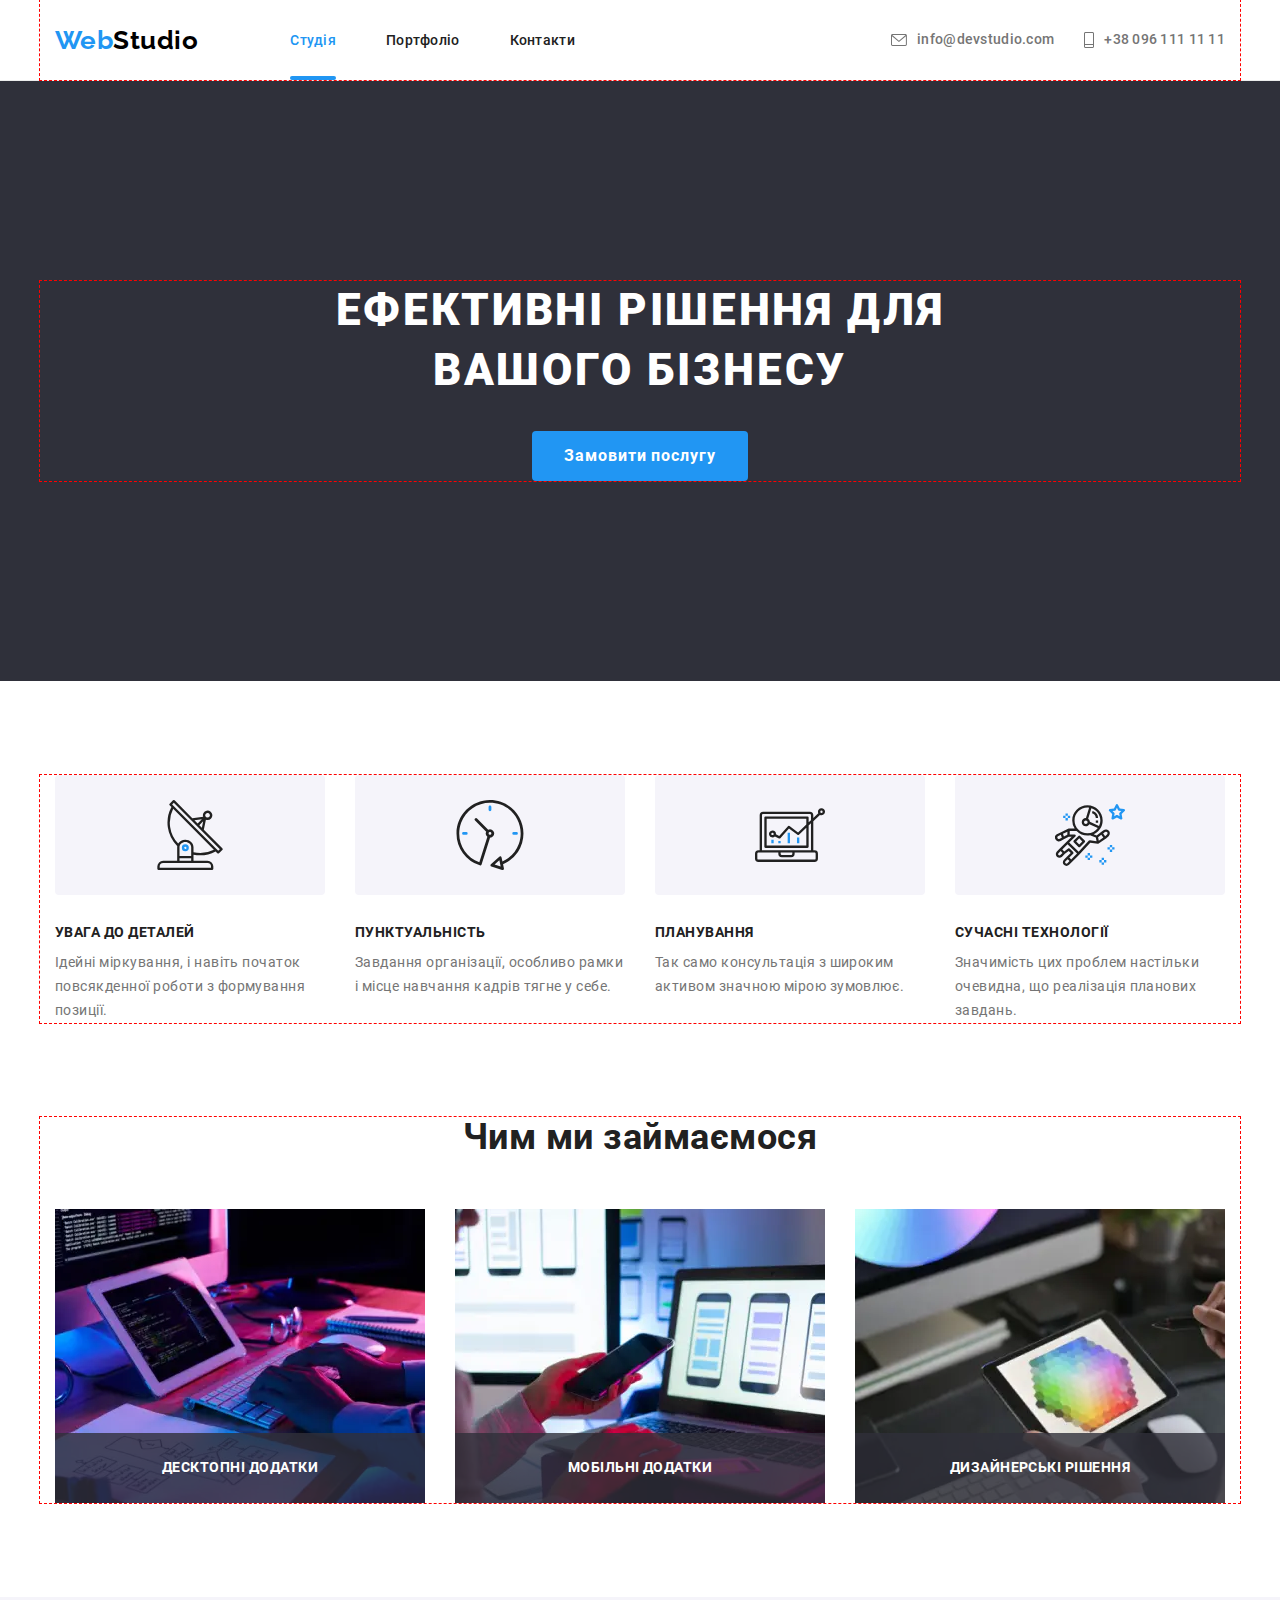
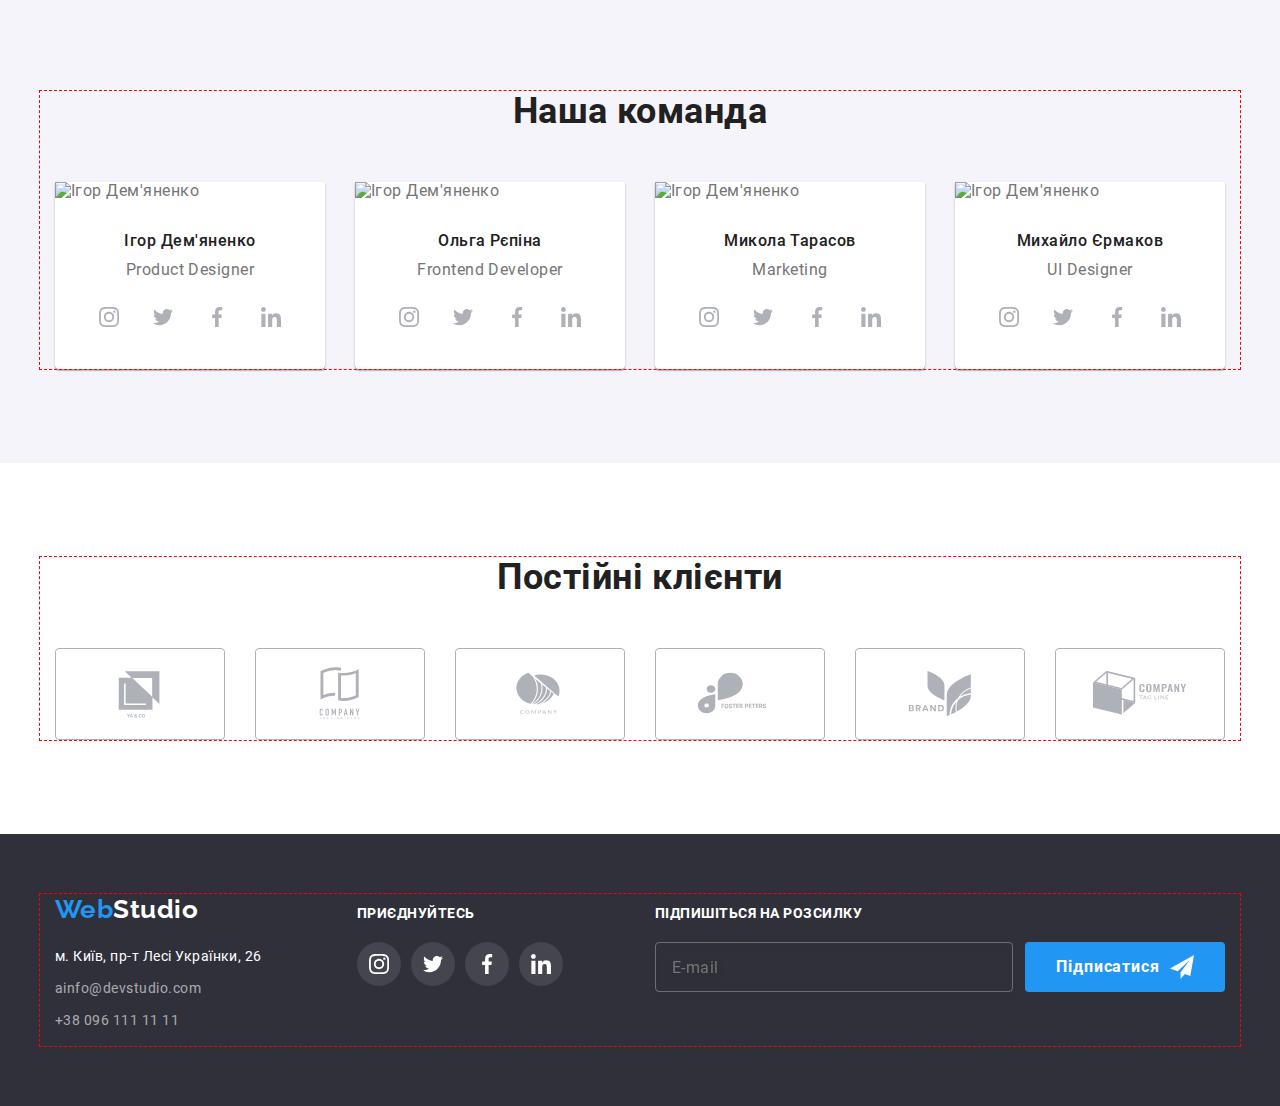
==== commit dd17cb51: "Повністю завершує верстку index.html" ====
--- a/index.html
+++ b/index.html
@@ -53,10 +53,12 @@
               >
             </li>
           </ul>
-          <button type="button" class="button-menu js-open-menu js-close-menu" aria-expanded="false" aria-controls="mobile-menu">
-            <svg width="40" height="40">
-              <use href="./images/icons.svg#icon-menu"></use>
-              <use href="./images/icons.svg#icon-close"></use>
+          <button type="button" class="button-menu js-open-menu">
+            <svg width="40" height="40" aria-label="Перемикач мобільного меню">
+              <use
+                class="mobile-icon-menu"
+                href="./images/icons.svg#icon-menu"
+              ></use>
             </svg>
           </button>
         </div>
@@ -130,31 +132,82 @@
           <h2 class="section-title">Чим ми займаємося</h2>
           <ul class="price">
             <li class="price__item">
-              <img
-                src="./images/box1.jpg"
-                alt="людина працює за компютером"
-                width="370"
-              />
+           <picture>
+                <source
+                  media="(min-width: 1200px)"
+                  srcset="
+                    ./images/price-one-desktop.webp    1x,
+                    ./images/price-one-desktop@2x.webp 2x
+                  "
+                  type="image/webp"
+                />
+                <source
+                  media="(min-width: 1200px)"
+                  srcset="
+                    ./images/price-one-desktop.jpg    1x,
+                    ./images/price-one-desktop@2x.jpg 2x
+                  "
+                  type="image/jpg"
+                />
+                <img
+                  src="./images/price-one-desktop.jpg"
+                  alt="людина вибирає колір "
+                />
+              </picture>
               <div class="price__title-wrapper">
                 <h3 class="price__title">Десктопні додатки</h3>
               </div>
             </li>
             <li class="price__item">
-              <img
-                src="./images/box2.jpg"
-                alt="людина переглядає сайт"
-                width="370"
-              />
+                <picture>
+                <source
+                  media="(min-width: 1200px)"
+                  srcset="
+                    ./images/price-two-desktop.webp    1x,
+                    ./images/price-two-desktop@2x.webp 2x
+                  "
+                  type="image/webp"
+                />
+                <source
+                  media="(min-width: 1200px)"
+                  srcset="
+                    ./images/price-two-desktop.jpg    1x,
+                    ./images/price-two-desktop@2x.jpg 2x
+                  "
+                  type="image/jpg"
+                />
+                <img
+                  src="./images/price-two-desktop.jpg"
+                  alt="людина вибирає колір "
+                />
+              </picture>
               <div class="price__title-wrapper">
                 <h3 class="price__title">Мобільні додатки</h3>
               </div>
             </li>
             <li class="price__item">
-              <img
-                src="./images/box3.jpg"
-                alt="людина вибирає колір "
-                width="370"
-              />
+              <picture>
+                <source
+                  media="(min-width: 1200px)"
+                  srcset="
+                    ./images/price-three-desktop.webp    1x,
+                    ./images/price-three-desktop@2x.webp 2x
+                  "
+                  type="image/webp"
+                />
+                <source
+                  media="(min-width: 1200px)"
+                  srcset="
+                    ./images/price-three-desktop.jpg    1x,
+                    ./images/price-three-desktop@2x.jpg 2x
+                  "
+                  type="image/jpg"
+                />
+                <img
+                  src="./images/price-three-desktop.jpg"
+                  alt="людина вибирає колір "
+                />
+              </picture>
               <div class="price__title-wrapper">
                 <h3 class="price__title">Дизайнерські рішення</h3>
               </div>
@@ -167,12 +220,55 @@
           <h2 class="section-title">Наша команда</h2>
           <ul class="team-section__list">
             <li class="team-cards">
-              <img
-                src="./images/igor.jpg"
-                alt="Ігор Дем'яненко"
-                width="270"
-                height="260"
-              />
+              <picture>
+                <source
+                  media="(min-width: 1200px)"
+                  srcset="
+                    ./images/pr-designer-desktop.webp    1x,
+                    ./images/pr-designer-desktop@2x.webp 2x
+                  "
+                  type="image/webp" />
+                <source
+                  media="(min-width: 768px)"
+                  srcset="
+                    ./images/pr-designer-tablet.webp    1x,
+                    ./images/pr-designer-tablet@2x.webp 2x
+                  "
+                  type="image/webp" />
+                <source
+                  media="(max-width: 767px)"
+                  srcset="
+                    ./images/pr-designer-mobile.webp    1x,
+                    ./images/pr-designer-mobile@2x.webp 2x
+                  "
+                  type="image/webp" />
+                <source
+                  media="(min-width: 1200px)"
+                  srcset="
+                    ./images/pr-designer-desktop.jpg    1x,
+                    ./images/pr-designer-desktop@2x.jpg 2x
+                  "
+                  type="image/jpg" />
+                <source
+                  media="(min-width: 768px)"
+                  srcset="
+                    ./images/pr-designer-tablet.jpg    1x,
+                    ./images/pr-designer-tablet@2x.jpg 2x
+                  "
+                  type="image/jpg" />
+                <source
+                  media="(max-width: 767px)"
+                  srcset="
+                    ./images/pr-designer-mobile.jpg    1x,
+                    ./images/pr-designer-mobile@2x.jpg 2x
+                  "
+                  type="image/jpg" />
+
+                <img
+                  srcset="./images/pr-designer-mobile.jpg"
+                  src="./images/igor.jpg"
+                  alt="Ігор Дем'яненко"
+              /></picture>
               <div class="team-cards__text-wrapper">
                 <h3 class="team-cards__title">Ігор Дем'яненко</h3>
                 <p class="team-cards__text" lang="en">Product Designer</p>
@@ -209,12 +305,55 @@
               </div>
             </li>
             <li class="team-cards">
-              <img
-                src="./images/olga.jpg"
-                alt="Ольга Рєпіна"
-                width="270"
-                height="260"
-              />
+              <picture>
+                <source
+                  media="(min-width: 1200px)"
+                  srcset="
+                    ./images/developer-desktop.webp    1x,
+                    ./images/developer-desktop@2x.webp 2x
+                  "
+                  type="image/webp" />
+                <source
+                  media="(min-width: 768px)"
+                  srcset="
+                    ./images/developer-tablet.webp    1x,
+                    ./images/developer-tablet@2x.webp 2x
+                  "
+                  type="image/webp" />
+                <source
+                  media="(max-width: 767px)"
+                  srcset="
+                    ./images/developer-mobile.webp    1x,
+                    ./images/developer-mobile@2x.webp 2x
+                  "
+                  type="image/webp" />
+                <source
+                  media="(min-width: 1200px)"
+                  srcset="
+                    ./images/developer-desktop.jpg    1x,
+                    ./images/developer-desktop@2x.jpg 2x
+                  "
+                  type="image/jpg" />
+                <source
+                  media="(min-width: 768px)"
+                  srcset="
+                    ./images/developer-tablet.jpg    1x,
+                    ./images/developer-tablet@2x.jpg 2x
+                  "
+                  type="image/jpg" />
+                <source
+                  media="(max-width: 767px)"
+                  srcset="
+                    ./images/developer-mobile.jpg    1x,
+                    ./images/developer-mobile@2x.jpg 2x
+                  "
+                  type="image/jpg" />
+
+                <img
+                  srcset="./images/developer-mobile.jpg"
+                  src="./images/igor.jpg"
+                  alt="Ігор Дем'яненко"
+              /></picture>
               <div class="team-cards__text-wrapper">
                 <h3 class="team-cards__title">Ольга Рєпіна</h3>
                 <p class="team-cards__text" lang="en">Frontend Developer</p>
@@ -251,12 +390,55 @@
               </div>
             </li>
             <li class="team-cards">
-              <img
-                src="./images/mukola.jpg"
-                alt="Микола Тарасов"
-                width="270"
-                height="260"
-              />
+              <picture>
+                <source
+                  media="(min-width: 1200px)"
+                  srcset="
+                    ./images/marketing-desktop.webp    1x,
+                    ./images/marketing-desktop@2x.webp 2x
+                  "
+                  type="image/webp" />
+                <source
+                  media="(min-width: 768px)"
+                  srcset="
+                    ./images/marketing-tablet.webp    1x,
+                    ./images/marketing-tablet@2x.webp 2x
+                  "
+                  type="image/webp" />
+                <source
+                  media="(max-width: 767px)"
+                  srcset="
+                    ./images/marketing-mobile.webp    1x,
+                    ./images/marketing-mobile@2x.webp 2x
+                  "
+                  type="image/webp" />
+                <source
+                  media="(min-width: 1200px)"
+                  srcset="
+                    ./images/marketing-desktop.jpg    1x,
+                    ./images/marketing-desktop@2x.jpg 2x
+                  "
+                  type="image/jpg" />
+                <source
+                  media="(min-width: 768px)"
+                  srcset="
+                    ./images/marketing-tablet.jpg    1x,
+                    ./images/marketing-tablet@2x.jpg 2x
+                  "
+                  type="image/jpg" />
+                <source
+                  media="(max-width: 767px)"
+                  srcset="
+                    ./images/marketing-mobile.jpg    1x,
+                    ./images/marketing-mobile@2x.jpg 2x
+                  "
+                  type="image/jpg" />
+
+                <img
+                  srcset="./images/marketing-mobile.jpg"
+                  src="./images/igor.jpg"
+                  alt="Ігор Дем'яненко"
+              /></picture>
               <div class="team-cards__text-wrapper">
                 <h3 class="team-cards__title">Микола Тарасов</h3>
                 <p class="team-cards__text" lang="en">Marketing</p>
@@ -293,12 +475,55 @@
               </div>
             </li>
             <li class="team-cards">
-              <img
-                src="./images/myhailo.jpg"
-                alt="Микола Тарасов"
-                width="270"
-                height="260"
-              />
+              <picture>
+                <source
+                  media="(min-width: 1200px)"
+                  srcset="
+                    ./images/ui-designer-desktop.webp    1x,
+                    ./images/ui-designer-desktop@2x.webp 2x
+                  "
+                  type="image/webp" />
+                <source
+                  media="(min-width: 768px)"
+                  srcset="
+                    ./images/ui-designer-tablet.webp    1x,
+                    ./images/ui-designer-tablet@2x.webp 2x
+                  "
+                  type="image/webp" />
+                <source
+                  media="(max-width: 767px)"
+                  srcset="
+                    ./images/ui-designer-mobile.webp    1x,
+                    ./images/ui-designer-mobile@2x.webp 2x
+                  "
+                  type="image/webp" />
+                <source
+                  media="(min-width: 1200px)"
+                  srcset="
+                    ./images/ui-designer-desktop.jpg    1x,
+                    ./images/ui-designer-desktop@2x.jpg 2x
+                  "
+                  type="image/jpg" />
+                <source
+                  media="(min-width: 768px)"
+                  srcset="
+                    ./images/ui-designer-tablet.jpg    1x,
+                    ./images/ui-designer-tablet@2x.jpg 2x
+                  "
+                  type="image/jpg" />
+                <source
+                  media="(max-width: 767px)"
+                  srcset="
+                    ./images/ui-designer-mobile.jpg    1x,
+                    ./images/ui-designer-mobile@2x.jpg 2x
+                  "
+                  type="image/jpg" />
+
+                <img
+                  srcset="./images/ui-designer-mobile.jpg"
+                  src="./images/igor.jpg"
+                  alt="Ігор Дем'яненко"
+              /></picture>
               <div class="team-cards__text-wrapper">
                 <h3 class="team-cards__title">Михайло Єрмаков</h3>
                 <p class="team-cards__text" lang="en">UI Designer</p>
@@ -481,6 +706,11 @@
     </footer>
 
     <div class="mobile-menu js-menu-container" id="mobile-menu">
+      <button class="button-menu-close js-close-menu">
+        <svg width="40" height="40" aria-label="Перемикач мобільного меню">
+          <use href="./images/icons.svg#icon-close-small"></use>
+        </svg>
+      </button>
       <nav class="mobile-menu__nav">
         <ul class="mobile-menu__list">
           <li class="mobile-menu__item">
@@ -500,27 +730,32 @@
       </nav>
       <ul class="mobile-menu__contacts">
         <li class="mobile-menu__contacts-item">
-          <a class="mobile-menu__contacts-link" href="mailto:info@devstudio.com">
-            <svg class="mobile-menu__contacts-icon" width="16px" height="12px">
-              <use href="./images/icons.svg#icon-envelope"></use>
-            </svg>
-            info@devstudio.com</a
+          <a class="mobile-menu__contacts-link-tell" href="tel:+380961111111">
+            +38 096 111 11 11</a
           >
         </li>
         <li class="mobile-menu__contacts-item">
-          <a class="mobile-menu__contacts-link" href="tel:+380961111111">
-            <svg class="mobile-menu__contacts-icon" width="10px" height="16px">
-              <use href="./images/icons.svg#icon-smartphone"></use>
-            </svg>
-            +38 096 111 11 11</a
+          <a
+            class="mobile-menu__contacts-link"
+            href="mailto:info@devstudio.com"
+          >
+            info@devstudio.com</a
           >
         </li>
       </ul>
       <ul class="mobile-menu__social">
-        <li><a href="">Instagram</a></li>
-        <li><a href="">Twitter</a></li>
-        <li><a href="">Facebook</a></li>
-        <li><a href="">LinkedIn</a></li>
+        <li class="mobile-menu__social-item">
+          <a class="mobile-menu__social-link" href="">Instagram</a>
+        </li>
+        <li class="mobile-menu__social-item">
+          <a class="mobile-menu__social-link" href="">Twitter</a>
+        </li>
+        <li class="mobile-menu__social-item">
+          <a class="mobile-menu__social-link" href="">Facebook</a>
+        </li>
+        <li class="mobile-menu__social-item">
+          <a class="mobile-menu__social-link" href="">LinkedIn</a>
+        </li>
       </ul>
     </div>
 
--- a/css/main.min.css
+++ b/css/main.min.css
@@ -1 +1 @@
-@font-face{font-family:"Roboto";src:url("../../fonts/Roboto-Black.woff2") format("woff2"),url("../../fonts/Roboto-Black.woff") format("woff");font-weight:900;font-style:normal;font-display:swap}@font-face{font-family:"Roboto";src:url("../../fonts/Roboto-Bold.woff2") format("woff2"),url("../../fonts/Roboto-Bold.woff") format("woff");font-weight:700;font-style:normal;font-display:swap}@font-face{font-family:"Raleway";src:url("../../fonts/Raleway-Bold.woff2") format("woff2"),url("../../fonts/Raleway-Bold.woff") format("woff");font-weight:700;font-style:normal;font-display:swap}@font-face{font-family:"Roboto";src:url("../../fonts/Roboto-Medium.woff2") format("woff2"),url("../../fonts/Roboto-Medium.woff") format("woff");font-weight:500;font-style:normal;font-display:swap}@font-face{font-family:"Roboto";src:url("../../fonts/Roboto-Regular.woff2") format("woff2"),url("../../fonts/Roboto-Regular.woff") format("woff");font-weight:400;font-style:normal;font-display:swap}.team-section__list,.team-cards__net,.price,.portfolio-list,.contacts,.site-nav__list,.footer__follow-list,.footer__address-list,.filter,.clients,.advantages{list-style:none;margin:0px;padding:0px}.visually-hidden{position:absolute;white-space:nowrap;width:1px;height:1px;overflow:hidden;border:0;padding:0;clip:rect(0 0 0 0);-webkit-clip-path:inset(50%);clip-path:inset(50%);margin:-1px}h1,h2,h3,h4,h5,h6,p{margin:0;padding:0}body{background-color:#fff;color:#757575;font-family:"Roboto",sans-serif;letter-spacing:.03em}.container{margin:0 auto;padding-right:15px;padding-left:15px;outline:1px dashed red}@media screen and (min-width: 480px){.container{width:480px}}@media screen and (min-width: 768px){.container{width:768px}}@media screen and (min-width: 1200px){.container{width:1200px}}img{display:block;max-width:100%;height:auto}@media screen and (min-width: 768px){.advantages{display:-webkit-box;display:-ms-flexbox;display:flex;-ms-flex-wrap:wrap;flex-wrap:wrap}}@media screen and (min-width: 768px)and (max-width: 1199px){.advantages{margin:-15px}}@media screen and (max-width: 767px){.advantages__item:not(:last-child){margin-bottom:30px}}@media screen and (min-width: 768px)and (max-width: 1199px){.advantages__item{margin:15px;width:calc((100% - 60px)/2)}}@media screen and (min-width: 1200px){.advantages__item{width:calc((100% - 90px)/4);margin-right:30px}.advantages__item:last-child{margin-right:0}}.advantages__icon-wrapper{display:-webkit-box;display:-ms-flexbox;display:flex;-webkit-box-align:center;-ms-flex-align:center;align-items:center;-webkit-box-pack:center;-ms-flex-pack:center;justify-content:center;width:100%;height:120px;margin-bottom:30px;background-color:#f5f4fa;border-radius:4px}.advantages__secondary-title{margin-top:0px;margin-bottom:10px;color:#212121;font-weight:700;font-size:14px;line-height:1.14;text-transform:uppercase}@media screen and (max-width: 767px){.advantages__secondary-title{text-align:center}}.advantages__text{margin:0px;font-size:14px;line-height:1.71}.backdrop{position:fixed;top:0;left:0;width:100vw;height:100vh;-webkit-transform:scale(1);transform:scale(1);-webkit-transition:opacity 1000ms cubic-bezier(0.4, 0, 0.2, 1),-webkit-transform 1000ms cubic-bezier(0.4, 0, 0.2, 1);transition:opacity 1000ms cubic-bezier(0.4, 0, 0.2, 1),-webkit-transform 1000ms cubic-bezier(0.4, 0, 0.2, 1);transition:transform 1000ms cubic-bezier(0.4, 0, 0.2, 1),opacity 1000ms cubic-bezier(0.4, 0, 0.2, 1);transition:transform 1000ms cubic-bezier(0.4, 0, 0.2, 1),opacity 1000ms cubic-bezier(0.4, 0, 0.2, 1),-webkit-transform 1000ms cubic-bezier(0.4, 0, 0.2, 1);background-color:rgba(0,0,0,.2);overflow-y:scroll}@media screen and (max-width: 1200px){.backdrop{padding:93px 15px}}.backdrop.is-hidden{-webkit-transform:scale(0);transform:scale(0);-webkit-transition:opacity 1000ms cubic-bezier(0.4, 0, 0.2, 1),visibility 1000ms cubic-bezier(0.4, 0, 0.2, 1),-webkit-transform 1000ms cubic-bezier(0.4, 0, 0.2, 1);transition:opacity 1000ms cubic-bezier(0.4, 0, 0.2, 1),visibility 1000ms cubic-bezier(0.4, 0, 0.2, 1),-webkit-transform 1000ms cubic-bezier(0.4, 0, 0.2, 1);transition:transform 1000ms cubic-bezier(0.4, 0, 0.2, 1),opacity 1000ms cubic-bezier(0.4, 0, 0.2, 1),visibility 1000ms cubic-bezier(0.4, 0, 0.2, 1);transition:transform 1000ms cubic-bezier(0.4, 0, 0.2, 1),opacity 1000ms cubic-bezier(0.4, 0, 0.2, 1),visibility 1000ms cubic-bezier(0.4, 0, 0.2, 1),-webkit-transform 1000ms cubic-bezier(0.4, 0, 0.2, 1)}.button{display:-webkit-box;display:-ms-flexbox;display:flex;-webkit-box-align:center;-ms-flex-align:center;align-items:center;-webkit-box-pack:center;-ms-flex-pack:center;justify-content:center;min-width:200px;height:50px;padding:10px;font-family:"Roboto",sans-serif;font-style:normal;font-weight:700;font-size:16px;line-height:1.9;letter-spacing:.06em;-webkit-transition:color 250ms cubic-bezier(0.4, 0, 0.2, 1),background-color 250ms cubic-bezier(0.4, 0, 0.2, 1),border-radius 250ms cubic-bezier(0.4, 0, 0.2, 1),-webkit-box-shadow 250ms cubic-bezier(0.4, 0, 0.2, 1);transition:color 250ms cubic-bezier(0.4, 0, 0.2, 1),background-color 250ms cubic-bezier(0.4, 0, 0.2, 1),border-radius 250ms cubic-bezier(0.4, 0, 0.2, 1),-webkit-box-shadow 250ms cubic-bezier(0.4, 0, 0.2, 1);transition:color 250ms cubic-bezier(0.4, 0, 0.2, 1),background-color 250ms cubic-bezier(0.4, 0, 0.2, 1),border-radius 250ms cubic-bezier(0.4, 0, 0.2, 1),box-shadow 250ms cubic-bezier(0.4, 0, 0.2, 1);transition:color 250ms cubic-bezier(0.4, 0, 0.2, 1),background-color 250ms cubic-bezier(0.4, 0, 0.2, 1),border-radius 250ms cubic-bezier(0.4, 0, 0.2, 1),box-shadow 250ms cubic-bezier(0.4, 0, 0.2, 1),-webkit-box-shadow 250ms cubic-bezier(0.4, 0, 0.2, 1);border:0px solid rgba(0,0,0,0);border-radius:4px;color:#fff;background-color:#2196f3;outline:none;cursor:pointer}.button:hover,.button:focus{background-color:#188ce8;-webkit-box-shadow:0px 4px 4px rgba(0,0,0,.15);box-shadow:0px 4px 4px rgba(0,0,0,.15)}.button-menu{padding:0;margin-left:auto;border:none;background-color:rgba(0,0,0,0)}@media screen and (min-width: 768px){.button-menu{display:none;-webkit-appearance:none;-moz-appearance:none;appearance:none}}.hero__button{padding:10px;margin:auto}@media screen and (min-width: 1200px){.hero__button{padding:10px 32px}}.footer__button{margin:0 auto}.footer__button__button:hover,.footer__button__button:focus{background-color:#188ce8;-webkit-box-shadow:0px 4px 4px rgba(0,0,0,.15);box-shadow:0px 4px 4px rgba(0,0,0,.15)}.modal__button-close{position:absolute;top:8px;right:8px}.button-close{width:30px;height:30px;background:#fff;border:1px solid rgba(0,0,0,.1);border-radius:50%;color:#212121;outline:none;cursor:pointer}.button-close__icon{position:absolute;top:50%;left:50%;-webkit-transform:translate(-50%, -50%);transform:translate(-50%, -50%);-webkit-transition:fill 250ms cubic-bezier(0.4, 0, 0.2, 1),translate 250ms cubic-bezier(0.4, 0, 0.2, 1);transition:fill 250ms cubic-bezier(0.4, 0, 0.2, 1),translate 250ms cubic-bezier(0.4, 0, 0.2, 1);fill:currentColor}.button-close:hover .button-close__icon,.button-close:focus .button-close__icon{fill:#2196f3}.modal__button{margin:auto}.modal__button__button:hover,.modal__button__button:focus{background:#188ce8;-webkit-box-shadow:0px 4px 4px rgba(0,0,0,.15);box-shadow:0px 4px 4px rgba(0,0,0,.15)}.clients{display:-webkit-box;display:-ms-flexbox;display:flex;-ms-flex-wrap:wrap;flex-wrap:wrap;gap:30px}.clients__item{height:92px;width:calc((100% - 30px)/2)}@media screen and (min-width: 768px){.clients__item{width:calc((100% - 60px)/3)}}@media screen and (min-width: 1200px){.clients__item{width:calc((100% - 150px)/6)}}.clients__link{display:-webkit-box;display:-ms-flexbox;display:flex;width:100%;height:100%;-webkit-box-align:center;-ms-flex-align:center;align-items:center;-webkit-box-pack:center;-ms-flex-pack:center;justify-content:center;border:1px solid #afb1b8;border-radius:4px;color:#afb1b8;-webkit-transition:color 250ms cubic-bezier(0.4, 0, 0.2, 1),border-color 250ms cubic-bezier(0.4, 0, 0.2, 1);transition:color 250ms cubic-bezier(0.4, 0, 0.2, 1),border-color 250ms cubic-bezier(0.4, 0, 0.2, 1)}.clients__link:hover,.clients__link:focus{color:#2196f3;border-color:#2196f3}.clients__icon{fill:currentColor}.filter{display:-webkit-box;display:-ms-flexbox;display:flex;-webkit-box-pack:center;-ms-flex-pack:center;justify-content:center;gap:8px;margin-bottom:50px;background:#fff}.filter__button{padding:6px 22px;text-align:center;font-family:"Roboto",sans-serif;font-style:normal;font-family:inherit;font-weight:500;font-size:16px;line-height:1.62;-webkit-transition:color 250ms cubic-bezier(0.4, 0, 0.2, 1),background-color 250ms cubic-bezier(0.4, 0, 0.2, 1),border-radius 250ms cubic-bezier(0.4, 0, 0.2, 1),-webkit-box-shadow 250ms cubic-bezier(0.4, 0, 0.2, 1);transition:color 250ms cubic-bezier(0.4, 0, 0.2, 1),background-color 250ms cubic-bezier(0.4, 0, 0.2, 1),border-radius 250ms cubic-bezier(0.4, 0, 0.2, 1),-webkit-box-shadow 250ms cubic-bezier(0.4, 0, 0.2, 1);transition:color 250ms cubic-bezier(0.4, 0, 0.2, 1),background-color 250ms cubic-bezier(0.4, 0, 0.2, 1),border-radius 250ms cubic-bezier(0.4, 0, 0.2, 1),box-shadow 250ms cubic-bezier(0.4, 0, 0.2, 1);transition:color 250ms cubic-bezier(0.4, 0, 0.2, 1),background-color 250ms cubic-bezier(0.4, 0, 0.2, 1),border-radius 250ms cubic-bezier(0.4, 0, 0.2, 1),box-shadow 250ms cubic-bezier(0.4, 0, 0.2, 1),-webkit-box-shadow 250ms cubic-bezier(0.4, 0, 0.2, 1);border:0px solid rgba(0,0,0,0);border-radius:4px;color:#212121;background-color:#f5f4fa;outline:none;cursor:pointer}.filter__button:hover,.filter__button:focus{color:#fff;background-color:#2196f3;border-radius:4px;-webkit-box-shadow:0px 3px 1px rgba(0,0,0,.1),0px 1px 2px rgba(0,0,0,.08),0px 2px 2px rgba(0,0,0,.12);box-shadow:0px 3px 1px rgba(0,0,0,.1),0px 1px 2px rgba(0,0,0,.08),0px 2px 2px rgba(0,0,0,.12)}.filter__button:hover--unusual-padding,.filter__button:focus--unusual-padding{padding-right:25px;padding-left:25px}.footer{padding-top:60px;padding-bottom:60px;background-color:#2f303a}@media screen and (max-width: 1199px){.footer__container{text-align:center}}@media screen and (min-width: 1200px){.footer__container{display:-webkit-box;display:-ms-flexbox;display:flex;-webkit-box-align:baseline;-ms-flex-align:baseline;align-items:baseline}}@media screen and (min-width: 768px){.footer__contacts-wrapper{display:-webkit-box;display:-ms-flexbox;display:flex;gap:165px;-webkit-box-pack:center;-ms-flex-pack:center;justify-content:center;-webkit-box-align:baseline;-ms-flex-align:baseline;align-items:baseline}}@media screen and (min-width: 1200px){.footer__contacts-wrapper{gap:95px}}@media screen and (max-width: 1199px){.footer__address-wrapper{margin-bottom:60px}}.footer__address-item:not(:last-child){margin-bottom:8px}.footer__maps-link{-webkit-transition:color 250ms cubic-bezier(0.4, 0, 0.2, 1);transition:color 250ms cubic-bezier(0.4, 0, 0.2, 1);color:#fff;font-style:normal;font-weight:400;font-size:14px;line-height:1.71;text-decoration:none;cursor:pointer}.footer__maps-link:hover,.footer__maps-link:focus{color:#2196f3}.footer__contact-link{-webkit-transition:color 250ms cubic-bezier(0.4, 0, 0.2, 1);transition:color 250ms cubic-bezier(0.4, 0, 0.2, 1);color:#757575;font-style:normal;font-weight:400;font-size:14px;line-height:1.71;text-decoration:none;color:rgba(255,255,255,.6);cursor:pointer}.footer__contact-link:hover,.footer__contact-link:focus{color:#2196f3}.footer__follow-wraprer{margin-bottom:60px}.footer__folow-title{margin-top:0;margin-bottom:20px;font-weight:700;font-size:14px;line-height:1.14;text-transform:uppercase;color:#fff}.footer__follow-list{display:-webkit-box;display:-ms-flexbox;display:flex;-webkit-box-pack:center;-ms-flex-pack:center;justify-content:center;gap:10px}.footer__follow-item{width:44px;height:44px}.footer__follow-link{display:-webkit-box;display:-ms-flexbox;display:flex;width:100%;height:100%;-webkit-box-align:center;-ms-flex-align:center;align-items:center;-webkit-box-pack:center;-ms-flex-pack:center;justify-content:center;-webkit-transition:color 250ms cubic-bezier(0.4, 0, 0.2, 1),background-color 250ms cubic-bezier(0.4, 0, 0.2, 1);transition:color 250ms cubic-bezier(0.4, 0, 0.2, 1),background-color 250ms cubic-bezier(0.4, 0, 0.2, 1);border-radius:50%;background-color:rgba(255,255,255,.1);color:#fff;cursor:pointer}.footer__follow-link:hover,.footer__follow-link:focus{color:#fff;background-color:#2196f3}.footer__follow-icon{fill:currentColor}.footer__subscribe{margin-right:auto;margin-left:auto}@media screen and (min-width: 768px){.footer__subscribe{width:450px}}@media screen and (min-width: 1200px){.footer__subscribe{display:-webkit-box;display:-ms-flexbox;display:flex;-webkit-box-align:start;-ms-flex-align:start;align-items:flex-start;-webkit-box-pack:end;-ms-flex-pack:end;justify-content:flex-end;gap:12px;margin-right:0;margin-left:auto;width:100%}}@media screen and (min-width: 1200px){.footer__subscribe-block{width:570px;margin-left:auto}}.footer__subscribe-title{margin-bottom:20px;font-weight:700;font-size:14px;line-height:1.14;text-transform:uppercase;color:#fff}.footer__subscribe-label{width:100%}.footer__subscribe-email{padding:15px 16px 15px 16px;margin-bottom:30px;width:100%;height:50px;-webkit-transition:border-color 250ms cubic-bezier(0.4, 0, 0.2, 1);transition:border-color 250ms cubic-bezier(0.4, 0, 0.2, 1);background-color:rgba(0,0,0,0);font-size:16px;line-height:1.25;letter-spacing:.03em;color:#fff;border:1px solid rgba(255,255,255,.3);-webkit-filter:drop-shadow(0px 4px 4px rgba(0, 0, 0, 0.15));filter:drop-shadow(0px 4px 4px rgba(0, 0, 0, 0.15));border-radius:4px;outline:none}.footer__subscribe-email:hover,.footer__subscribe-email:focus{border-color:#2196f3}.footer__subscribe-icon{fill:currentColor;margin-left:10px}.header{border-bottom:1px solid #ececec}.header__navigation{display:-webkit-box;display:-ms-flexbox;display:flex;-webkit-box-align:center;-ms-flex-align:center;align-items:center;height:60px}@media screen and (min-width: 768px){.header__navigation{height:80px}}.site-nav{display:none;-webkit-box-align:center;-ms-flex-align:center;align-items:center}@media screen and (min-width: 768px){.site-nav{display:-webkit-box;display:-ms-flexbox;display:flex}}.site-nav__list{display:-webkit-box;display:-ms-flexbox;display:flex;-webkit-box-align:center;-ms-flex-align:center;align-items:center}.site-nav__item:not(:last-child){margin-right:50px}.site-nav__link{position:relative;padding-top:32px;padding-bottom:32px;-webkit-transition:color 250ms cubic-bezier(0.4, 0, 0.2, 1);transition:color 250ms cubic-bezier(0.4, 0, 0.2, 1);color:#212121;font-family:"Roboto",sans-serif;font-weight:500;font-size:14px;line-height:1.14;letter-spacing:.02em;text-decoration:none;cursor:pointer}.site-nav__link:hover,.site-nav__link:focus{color:#2196f3}.site-nav__link--current{color:#2196f3}.site-nav__link--current:after{position:absolute;bottom:0;display:block;content:"";width:100%;height:4px;background-color:#2196f3;border-radius:2px}.contacts{display:none;-webkit-box-orient:vertical;-webkit-box-direction:normal;-ms-flex-direction:column;flex-direction:column;gap:10px;margin-left:auto}@media screen and (min-width: 768px){.contacts{display:-webkit-box;display:-ms-flexbox;display:flex}}@media screen and (min-width: 1200px){.contacts{-webkit-box-orient:horizontal;-webkit-box-direction:normal;-ms-flex-direction:row;flex-direction:row;gap:30px}}.contacts__link{display:-webkit-box;display:-ms-flexbox;display:flex;-webkit-box-align:center;-ms-flex-align:center;align-items:center;gap:10px;width:100%;height:100%;-webkit-transition:color 250ms cubic-bezier(0.4, 0, 0.2, 1);transition:color 250ms cubic-bezier(0.4, 0, 0.2, 1);color:#757575;font-weight:500;font-size:12px;line-height:1.16;letter-spacing:.02em;text-decoration:none;cursor:pointer}@media screen and (min-width: 1200px){.contacts__link{padding-top:32px;padding-bottom:32px;font-size:14px;line-height:1.14}}.contacts__link:hover,.contacts__link:focus{color:#2196f3}.contacts__icon{fill:currentColor}.hero{margin-right:auto;margin-left:auto;width:100%;height:400px;max-width:1600px;padding-top:118px;padding-bottom:118px;background-color:#2f303a;background-image:-webkit-gradient(linear, left top, left bottom, from(rgba(47, 48, 58, 0.4)), to(rgba(47, 48, 58, 0.4))),url(../images/herobg.jpg);background-image:linear-gradient(rgba(47, 48, 58, 0.4), rgba(47, 48, 58, 0.4)),url(../images/herobg.jpg);background-repeat:no-repeat;background-position:center;background-size:cover;text-align:center}@media screen and (min-width: 1200px){.hero{height:600px;padding-top:200px;padding-bottom:200px}}.hero__title{margin:0 auto;color:#fff;font-weight:900;font-size:26px;line-height:1.6;letter-spacing:.06em;text-transform:uppercase}@media screen and (max-width: 767px){.hero__title{margin-bottom:40px}}@media screen and (min-width: 768px){.hero__title{margin-bottom:30px;width:360px}}@media screen and (min-width: 1200px){.hero__title{height:120px;width:696px;font-size:44px;line-height:1.36}}.logo{display:inline-block;font-family:"Raleway",sans-serif;font-weight:700;font-size:24px;line-height:1.16;color:#2196f3;text-decoration:none;cursor:pointer}@media screen and (min-width: 768px){.logo{margin-right:88px}}@media screen and (min-width: 1200px){.logo{margin-right:92px;font-size:26px;line-height:1.19}}.logo__text-studio{color:#000}.logo__text-studio--white{color:#fff}.header__logo{padding:16px 0}@media screen and (min-width: 768px){.header__logo{padding:26px 0}}.footer__logo{margin-left:auto;margin-right:auto;margin-bottom:20px}.mobile-menu{display:none;position:fixed;top:0;left:0}.mobile-menu.is-open{display:block}.modal{position:relative;width:100%;max-width:450px;margin:0 auto;padding:40px;background:#fff;-webkit-box-shadow:0px 1px 3px rgba(0,0,0,.12),0px 1px 1px rgba(0,0,0,.14),0px 2px 1px rgba(0,0,0,.2);box-shadow:0px 1px 3px rgba(0,0,0,.12),0px 1px 1px rgba(0,0,0,.14),0px 2px 1px rgba(0,0,0,.2);border-radius:4px}@media screen and (min-width: 1200px){.modal{width:528px;height:581px}}.modal__form{display:-webkit-box;display:-ms-flexbox;display:flex;-webkit-box-orient:vertical;-webkit-box-direction:normal;-ms-flex-direction:column;flex-direction:column}.modal__title{margin-bottom:12px;font-weight:700;font-size:20px;line-height:1.15;text-align:center;color:#212121}.modal__label{margin-bottom:10px;font-size:12px;line-height:1.16;letter-spacing:.01em;color:#757575}.modal__label-comment{margin-bottom:20px;font-size:12px;line-height:1.16;letter-spacing:.01em;color:#757575}.modal__input{width:100%;height:40px;padding-right:12px;padding-left:42px;-webkit-transition:fill 250ms cubic-bezier(0.4, 0, 0.2, 1),border-color 250ms cubic-bezier(0.4, 0, 0.2, 1);transition:fill 250ms cubic-bezier(0.4, 0, 0.2, 1),border-color 250ms cubic-bezier(0.4, 0, 0.2, 1);border:1px solid rgba(33,33,33,.2);border-radius:4px;outline:none}.modal__input:focus,.modal__input:focus+.modal__input-icon{border-color:#2196f3;fill:#2196f3}.modal__input-wrapper{position:relative;display:block;width:100%;margin-top:4px}.modal__input-icon{position:absolute;top:50%;left:12px;-webkit-transform:translateY(-50%);transform:translateY(-50%);-webkit-transition:fill 250ms cubic-bezier(0.4, 0, 0.2, 1),border-color 250ms cubic-bezier(0.4, 0, 0.2, 1);transition:fill 250ms cubic-bezier(0.4, 0, 0.2, 1),border-color 250ms cubic-bezier(0.4, 0, 0.2, 1)}.modal__comment{display:block;width:100%;height:120px;margin-top:4px;padding:12px 16px;resize:none;-webkit-transition:fill 250ms cubic-bezier(0.4, 0, 0.2, 1),border-color 250ms cubic-bezier(0.4, 0, 0.2, 1);transition:fill 250ms cubic-bezier(0.4, 0, 0.2, 1),border-color 250ms cubic-bezier(0.4, 0, 0.2, 1);border:1px solid rgba(33,33,33,.2);border-radius:4px;outline:none}.modal__comment:focus{border-color:#2196f3;fill:#2196f3}.modal__comment:-moz-placeholder-shown{color:rgba(117,117,117,.5)}.modal__comment:-ms-input-placeholder{color:rgba(117,117,117,.5)}.modal__comment:placeholder-shown{color:rgba(117,117,117,.5)}.modal__checkbox-label{display:-webkit-box;display:-ms-flexbox;display:flex;-webkit-box-align:center;-ms-flex-align:center;align-items:center;-webkit-box-pack:center;-ms-flex-pack:center;justify-content:center;gap:8px;margin-bottom:30px;font-size:12px;line-height:1.66;color:#757575;cursor:pointer}.modal__checkbox{-webkit-appearance:none;-moz-appearance:none;appearance:none}.modal__checkbox:checked+.modal__checbox-castom{background-color:#2196f3;border-color:rgba(0,0,0,0)}.modal__checbox-castom{position:relative;display:-webkit-box;display:-ms-flexbox;display:flex;-webkit-box-pack:center;-ms-flex-pack:center;justify-content:center;-webkit-box-align:center;-ms-flex-align:center;align-items:center;width:16px;height:15px;border:2px solid #212121;-webkit-transition:background-color 250ms cubic-bezier(0.4, 0, 0.2, 1),border-color 250ms cubic-bezier(0.4, 0, 0.2, 1);transition:background-color 250ms cubic-bezier(0.4, 0, 0.2, 1),border-color 250ms cubic-bezier(0.4, 0, 0.2, 1);border-radius:2px;cursor:pointer}.modal__checkbox-icon{fill:#fff;border-radius:2px}.modal__checkbox-link{color:#2196f3;text-decoration:underline;outline:none}.modal__checkbox-link:focus{border:1px solid #2196f3;border-radius:2px;z-index:1}.modal .is-hidden{visibility:hidden;opacity:0;pointer-events:none}.portfolio-list{display:-webkit-box;display:-ms-flexbox;display:flex;-ms-flex-wrap:wrap;flex-wrap:wrap}.price-section{padding-top:0}@media screen and (max-width: 1199px){.price-section{display:none}}.price{display:-webkit-box;display:-ms-flexbox;display:flex}.price__item{position:relative;width:calc((100% - 60px)/3)}.price__item:not(:last-child){margin-right:30px}.price__title-wrapper{position:absolute;bottom:0;display:-webkit-box;display:-ms-flexbox;display:flex;-webkit-box-pack:center;-ms-flex-pack:center;justify-content:center;-webkit-box-align:center;-ms-flex-align:center;align-items:center;width:100%;height:70px;color:#fff;background:rgba(47,48,58,.8)}.price__title{font-style:normal;font-weight:700;font-size:14px;line-height:1.14;text-transform:uppercase}.project{position:relative;width:calc((100% - 60px)/3);border:1px solid #eee}.project__link{display:block;text-decoration:none;color:inherit;-webkit-transition:-webkit-box-shadow 250ms cubic-bezier(0.4, 0, 0.2, 1);transition:-webkit-box-shadow 250ms cubic-bezier(0.4, 0, 0.2, 1);transition:box-shadow 250ms cubic-bezier(0.4, 0, 0.2, 1);transition:box-shadow 250ms cubic-bezier(0.4, 0, 0.2, 1), -webkit-box-shadow 250ms cubic-bezier(0.4, 0, 0.2, 1)}.project__link:hover,.project__link:focus{-webkit-box-shadow:0px 1px 1px rgba(0,0,0,.12),0px 4px 4px rgba(0,0,0,.06),1px 4px 6px rgba(0,0,0,.16);box-shadow:0px 1px 1px rgba(0,0,0,.12),0px 4px 4px rgba(0,0,0,.06),1px 4px 6px rgba(0,0,0,.16)}.project__link:hover .project__sub-overlay,.project__link:focus .project__sub-overlay{-webkit-transform:translate(0);transform:translate(0);opacity:1}.project__sub{position:relative;overflow:hidden}.project__sub-overlay{position:absolute;-webkit-transform:translateY(101%);transform:translateY(101%);-webkit-transition:opacity 250ms cubic-bezier(0.4, 0, 0.2, 1),-webkit-transform 250ms cubic-bezier(0.4, 0, 0.2, 1);transition:opacity 250ms cubic-bezier(0.4, 0, 0.2, 1),-webkit-transform 250ms cubic-bezier(0.4, 0, 0.2, 1);transition:transform 250ms cubic-bezier(0.4, 0, 0.2, 1),opacity 250ms cubic-bezier(0.4, 0, 0.2, 1);transition:transform 250ms cubic-bezier(0.4, 0, 0.2, 1),opacity 250ms cubic-bezier(0.4, 0, 0.2, 1),-webkit-transform 250ms cubic-bezier(0.4, 0, 0.2, 1);opacity:0;pointer-events:none;width:100%;height:100%;padding:63px 24px;background-color:rgba(33,150,243,.9)}.project__sub-text{font-size:18px;line-height:1.5;color:#fff}.project:not(:nth-child(3n)){margin-right:30px}.project:not(:nth-last-child(-n+3)){margin-bottom:30px}.project__title{margin-top:0px;margin-bottom:4px;color:#212121;font-weight:700;font-size:18px;line-height:2;letter-spacing:.06em}.project__text{margin:0px;font-size:16px;line-height:1.9}.project__text-wrapper{padding:20px 24px}section{margin-right:auto;margin-left:auto;padding-top:60px;padding-bottom:60px}@media screen and (min-width: 1200px){section{padding-top:94px;padding-bottom:94px}}.section-title{margin-top:0px;margin-bottom:30px;color:#212121;font-weight:700;font-size:28px;line-height:1.17;text-align:center}@media screen and (min-width: 1200px){.section-title{margin-bottom:50px;font-size:36px;line-height:1.16}}.team-cards{background:#fff;-webkit-box-shadow:0px 1px 3px rgba(0,0,0,.12),0px 1px 1px rgba(0,0,0,.14),0px 2px 1px rgba(0,0,0,.2);box-shadow:0px 1px 3px rgba(0,0,0,.12),0px 1px 1px rgba(0,0,0,.14),0px 2px 1px rgba(0,0,0,.2);border-radius:0px 0px 4px 4px}@media screen and (min-width: 768px)and (max-width: 1199px){.team-cards{margin:15px;width:calc((100% - 60px)/2)}}@media screen and (max-width: 767px){.team-cards:not(:last-child){margin-bottom:30px}}@media screen and (min-width: 1200px){.team-cards{width:calc((100% - 90px)/4)}.team-cards:not(:last-child){margin-right:30px}}.team-cards__text-wrapper{padding-top:30px;padding-bottom:24px;text-align:center}@media screen and (min-width: 1200px){.team-cards__text-wrapper{padding-bottom:30px}}.team-cards__title{margin-top:0px;margin-bottom:10px;color:#212121;font-weight:500;font-size:16px;line-height:1.19;text-align:center}.team-cards__text{margin-bottom:16px;font-size:16px;line-height:1.19;text-align:center}.team-cards__net{display:-webkit-box;display:-ms-flexbox;display:flex;-webkit-box-pack:center;-ms-flex-pack:center;justify-content:center;gap:10px}.team-cards__link{display:-webkit-box;display:-ms-flexbox;display:flex;width:44px;height:44px;-webkit-box-align:center;-ms-flex-align:center;align-items:center;-webkit-box-pack:center;-ms-flex-pack:center;justify-content:center;border-radius:50%;color:#afb1b8;cursor:pointer;-webkit-transition:color 250ms cubic-bezier(0.4, 0, 0.2, 1),background-color 250ms cubic-bezier(0.4, 0, 0.2, 1);transition:color 250ms cubic-bezier(0.4, 0, 0.2, 1),background-color 250ms cubic-bezier(0.4, 0, 0.2, 1)}.team-cards__link:hover,.team-cards__link:focus{color:#fff;background-color:#2196f3}.team-cards__icon{fill:currentColor}.team-section{background-color:#f5f4fa}@media screen and (min-width: 768px){.team-section__list{display:-webkit-box;display:-ms-flexbox;display:flex}}@media screen and (min-width: 768px)and (max-width: 1199px){.team-section__list{-ms-flex-wrap:wrap;flex-wrap:wrap;margin:-15px}}/*# sourceMappingURL=main.min.css.map */+@font-face{font-family:"Roboto";src:url("../../fonts/Roboto-Black.woff2") format("woff2"),url("../../fonts/Roboto-Black.woff") format("woff");font-weight:900;font-style:normal;font-display:swap}@font-face{font-family:"Roboto";src:url("../../fonts/Roboto-Bold.woff2") format("woff2"),url("../../fonts/Roboto-Bold.woff") format("woff");font-weight:700;font-style:normal;font-display:swap}@font-face{font-family:"Raleway";src:url("../../fonts/Raleway-Bold.woff2") format("woff2"),url("../../fonts/Raleway-Bold.woff") format("woff");font-weight:700;font-style:normal;font-display:swap}@font-face{font-family:"Roboto";src:url("../../fonts/Roboto-Medium.woff2") format("woff2"),url("../../fonts/Roboto-Medium.woff") format("woff");font-weight:500;font-style:normal;font-display:swap}@font-face{font-family:"Roboto";src:url("../../fonts/Roboto-Regular.woff2") format("woff2"),url("../../fonts/Roboto-Regular.woff") format("woff");font-weight:400;font-style:normal;font-display:swap}.team-section__list,.team-cards__net,.price,.portfolio-list,.mobile-menu__social,.mobile-menu__contacts,.mobile-menu__list,.contacts,.site-nav__list,.footer__follow-list,.footer__address-list,.filter,.clients,.advantages{list-style:none;margin:0px;padding:0px}.visually-hidden{position:absolute;white-space:nowrap;width:1px;height:1px;overflow:hidden;border:0;padding:0;clip:rect(0 0 0 0);-webkit-clip-path:inset(50%);clip-path:inset(50%);margin:-1px}h1,h2,h3,h4,h5,h6,p{margin:0;padding:0}body{background-color:#fff;color:#757575;font-family:"Roboto",sans-serif;letter-spacing:.03em}.container{margin:0 auto;padding-right:15px;padding-left:15px;outline:1px dashed red}@media screen and (min-width: 480px){.container{width:480px}}@media screen and (min-width: 768px){.container{width:768px}}@media screen and (min-width: 1200px){.container{width:1200px}}img{display:block;max-width:100%;height:auto}@media screen and (min-width: 768px){.advantages{display:-webkit-box;display:-ms-flexbox;display:flex;-ms-flex-wrap:wrap;flex-wrap:wrap}}@media screen and (min-width: 768px)and (max-width: 1199px){.advantages{margin:-15px}}@media screen and (max-width: 767px){.advantages__item:not(:last-child){margin-bottom:30px}}@media screen and (min-width: 768px)and (max-width: 1199px){.advantages__item{margin:15px;width:calc((100% - 60px)/2)}}@media screen and (min-width: 1200px){.advantages__item{width:calc((100% - 90px)/4);margin-right:30px}.advantages__item:last-child{margin-right:0}}.advantages__icon-wrapper{display:-webkit-box;display:-ms-flexbox;display:flex;-webkit-box-align:center;-ms-flex-align:center;align-items:center;-webkit-box-pack:center;-ms-flex-pack:center;justify-content:center;width:100%;height:120px;margin-bottom:30px;background-color:#f5f4fa;border-radius:4px}.advantages__secondary-title{margin-top:0px;margin-bottom:10px;color:#212121;font-weight:700;font-size:14px;line-height:1.14;text-transform:uppercase}@media screen and (max-width: 767px){.advantages__secondary-title{text-align:center}}.advantages__text{margin:0px;font-size:14px;line-height:1.71}.backdrop{position:fixed;top:0;left:0;width:100vw;height:100vh;-webkit-transform:scale(1);transform:scale(1);-webkit-transition:opacity 1000ms cubic-bezier(0.4, 0, 0.2, 1),-webkit-transform 1000ms cubic-bezier(0.4, 0, 0.2, 1);transition:opacity 1000ms cubic-bezier(0.4, 0, 0.2, 1),-webkit-transform 1000ms cubic-bezier(0.4, 0, 0.2, 1);transition:transform 1000ms cubic-bezier(0.4, 0, 0.2, 1),opacity 1000ms cubic-bezier(0.4, 0, 0.2, 1);transition:transform 1000ms cubic-bezier(0.4, 0, 0.2, 1),opacity 1000ms cubic-bezier(0.4, 0, 0.2, 1),-webkit-transform 1000ms cubic-bezier(0.4, 0, 0.2, 1);background-color:rgba(0,0,0,.2);overflow-y:scroll}@media screen and (max-width: 767px){.backdrop{padding:93px 15px}}.backdrop.is-hidden{-webkit-transform:scale(0);transform:scale(0);-webkit-transition:opacity 1000ms cubic-bezier(0.4, 0, 0.2, 1),visibility 1000ms cubic-bezier(0.4, 0, 0.2, 1),-webkit-transform 1000ms cubic-bezier(0.4, 0, 0.2, 1);transition:opacity 1000ms cubic-bezier(0.4, 0, 0.2, 1),visibility 1000ms cubic-bezier(0.4, 0, 0.2, 1),-webkit-transform 1000ms cubic-bezier(0.4, 0, 0.2, 1);transition:transform 1000ms cubic-bezier(0.4, 0, 0.2, 1),opacity 1000ms cubic-bezier(0.4, 0, 0.2, 1),visibility 1000ms cubic-bezier(0.4, 0, 0.2, 1);transition:transform 1000ms cubic-bezier(0.4, 0, 0.2, 1),opacity 1000ms cubic-bezier(0.4, 0, 0.2, 1),visibility 1000ms cubic-bezier(0.4, 0, 0.2, 1),-webkit-transform 1000ms cubic-bezier(0.4, 0, 0.2, 1)}.button{display:-webkit-box;display:-ms-flexbox;display:flex;-webkit-box-align:center;-ms-flex-align:center;align-items:center;-webkit-box-pack:center;-ms-flex-pack:center;justify-content:center;min-width:200px;height:50px;padding:10px;font-family:"Roboto",sans-serif;font-style:normal;font-weight:700;font-size:16px;line-height:1.9;letter-spacing:.06em;-webkit-transition:color 250ms cubic-bezier(0.4, 0, 0.2, 1),background-color 250ms cubic-bezier(0.4, 0, 0.2, 1),border-radius 250ms cubic-bezier(0.4, 0, 0.2, 1),-webkit-box-shadow 250ms cubic-bezier(0.4, 0, 0.2, 1);transition:color 250ms cubic-bezier(0.4, 0, 0.2, 1),background-color 250ms cubic-bezier(0.4, 0, 0.2, 1),border-radius 250ms cubic-bezier(0.4, 0, 0.2, 1),-webkit-box-shadow 250ms cubic-bezier(0.4, 0, 0.2, 1);transition:color 250ms cubic-bezier(0.4, 0, 0.2, 1),background-color 250ms cubic-bezier(0.4, 0, 0.2, 1),border-radius 250ms cubic-bezier(0.4, 0, 0.2, 1),box-shadow 250ms cubic-bezier(0.4, 0, 0.2, 1);transition:color 250ms cubic-bezier(0.4, 0, 0.2, 1),background-color 250ms cubic-bezier(0.4, 0, 0.2, 1),border-radius 250ms cubic-bezier(0.4, 0, 0.2, 1),box-shadow 250ms cubic-bezier(0.4, 0, 0.2, 1),-webkit-box-shadow 250ms cubic-bezier(0.4, 0, 0.2, 1);border:0px solid rgba(0,0,0,0);border-radius:4px;color:#fff;background-color:#2196f3;outline:none;cursor:pointer}.button:hover,.button:focus{background-color:#188ce8;-webkit-box-shadow:0px 4px 4px rgba(0,0,0,.15);box-shadow:0px 4px 4px rgba(0,0,0,.15)}.button-menu{padding:0;margin-left:auto;border:none;background-color:rgba(0,0,0,0)}@media screen and (min-width: 768px){.button-menu{display:none;-webkit-appearance:none;-moz-appearance:none;appearance:none}}.hero__button{padding:10px;margin:auto}@media screen and (min-width: 1200px){.hero__button{padding:10px 32px}}.footer__button{margin:0 auto}.footer__button__button:hover,.footer__button__button:focus{background-color:#188ce8;-webkit-box-shadow:0px 4px 4px rgba(0,0,0,.15);box-shadow:0px 4px 4px rgba(0,0,0,.15)}.modal__button-close{position:absolute;top:8px;right:8px}.button-close{width:30px;height:30px;background:#fff;border:1px solid rgba(0,0,0,.1);border-radius:50%;color:#212121;outline:none;cursor:pointer}.button-close__icon{position:absolute;top:50%;left:50%;-webkit-transform:translate(-50%, -50%);transform:translate(-50%, -50%);-webkit-transition:fill 250ms cubic-bezier(0.4, 0, 0.2, 1),translate 250ms cubic-bezier(0.4, 0, 0.2, 1);transition:fill 250ms cubic-bezier(0.4, 0, 0.2, 1),translate 250ms cubic-bezier(0.4, 0, 0.2, 1);fill:currentColor}.button-close:hover .button-close__icon,.button-close:focus .button-close__icon{fill:#2196f3}.button-menu-close{position:absolute;top:10px;right:15px;margin:0;padding:0;width:40px;height:40px;border:0;background-color:rgba(0,0,0,0)}.button-menu-close:hover,.button-menu-close:focus{fill:#2196f3}.modal__button{margin:auto}.modal__button__button:hover,.modal__button__button:focus{background:#188ce8;-webkit-box-shadow:0px 4px 4px rgba(0,0,0,.15);box-shadow:0px 4px 4px rgba(0,0,0,.15)}.clients{display:-webkit-box;display:-ms-flexbox;display:flex;-ms-flex-wrap:wrap;flex-wrap:wrap;gap:30px}.clients__item{height:92px;width:calc((100% - 30px)/2)}@media screen and (min-width: 768px){.clients__item{width:calc((100% - 60px)/3)}}@media screen and (min-width: 1200px){.clients__item{width:calc((100% - 150px)/6)}}.clients__link{display:-webkit-box;display:-ms-flexbox;display:flex;width:100%;height:100%;-webkit-box-align:center;-ms-flex-align:center;align-items:center;-webkit-box-pack:center;-ms-flex-pack:center;justify-content:center;border:1px solid #afb1b8;border-radius:4px;color:#afb1b8;-webkit-transition:color 250ms cubic-bezier(0.4, 0, 0.2, 1),border-color 250ms cubic-bezier(0.4, 0, 0.2, 1);transition:color 250ms cubic-bezier(0.4, 0, 0.2, 1),border-color 250ms cubic-bezier(0.4, 0, 0.2, 1)}.clients__link:hover,.clients__link:focus{color:#2196f3;border-color:#2196f3}.clients__icon{fill:currentColor}.filter{display:-webkit-box;display:-ms-flexbox;display:flex;-webkit-box-pack:center;-ms-flex-pack:center;justify-content:center;gap:8px;margin-bottom:50px;background:#fff}.filter__button{padding:6px 22px;text-align:center;font-family:"Roboto",sans-serif;font-style:normal;font-family:inherit;font-weight:500;font-size:16px;line-height:1.62;-webkit-transition:color 250ms cubic-bezier(0.4, 0, 0.2, 1),background-color 250ms cubic-bezier(0.4, 0, 0.2, 1),border-radius 250ms cubic-bezier(0.4, 0, 0.2, 1),-webkit-box-shadow 250ms cubic-bezier(0.4, 0, 0.2, 1);transition:color 250ms cubic-bezier(0.4, 0, 0.2, 1),background-color 250ms cubic-bezier(0.4, 0, 0.2, 1),border-radius 250ms cubic-bezier(0.4, 0, 0.2, 1),-webkit-box-shadow 250ms cubic-bezier(0.4, 0, 0.2, 1);transition:color 250ms cubic-bezier(0.4, 0, 0.2, 1),background-color 250ms cubic-bezier(0.4, 0, 0.2, 1),border-radius 250ms cubic-bezier(0.4, 0, 0.2, 1),box-shadow 250ms cubic-bezier(0.4, 0, 0.2, 1);transition:color 250ms cubic-bezier(0.4, 0, 0.2, 1),background-color 250ms cubic-bezier(0.4, 0, 0.2, 1),border-radius 250ms cubic-bezier(0.4, 0, 0.2, 1),box-shadow 250ms cubic-bezier(0.4, 0, 0.2, 1),-webkit-box-shadow 250ms cubic-bezier(0.4, 0, 0.2, 1);border:0px solid rgba(0,0,0,0);border-radius:4px;color:#212121;background-color:#f5f4fa;outline:none;cursor:pointer}.filter__button:hover,.filter__button:focus{color:#fff;background-color:#2196f3;border-radius:4px;-webkit-box-shadow:0px 3px 1px rgba(0,0,0,.1),0px 1px 2px rgba(0,0,0,.08),0px 2px 2px rgba(0,0,0,.12);box-shadow:0px 3px 1px rgba(0,0,0,.1),0px 1px 2px rgba(0,0,0,.08),0px 2px 2px rgba(0,0,0,.12)}.filter__button:hover--unusual-padding,.filter__button:focus--unusual-padding{padding-right:25px;padding-left:25px}.footer{padding-top:60px;padding-bottom:60px;background-color:#2f303a}@media screen and (max-width: 1199px){.footer__container{text-align:center}}@media screen and (min-width: 1200px){.footer__container{display:-webkit-box;display:-ms-flexbox;display:flex;-webkit-box-align:baseline;-ms-flex-align:baseline;align-items:baseline}}@media screen and (min-width: 768px){.footer__contacts-wrapper{display:-webkit-box;display:-ms-flexbox;display:flex;gap:165px;-webkit-box-pack:center;-ms-flex-pack:center;justify-content:center;-webkit-box-align:baseline;-ms-flex-align:baseline;align-items:baseline}}@media screen and (min-width: 1200px){.footer__contacts-wrapper{gap:95px}}@media screen and (max-width: 1199px){.footer__address-wrapper{margin-bottom:60px}}.footer__address-item:not(:last-child){margin-bottom:8px}.footer__maps-link{-webkit-transition:color 250ms cubic-bezier(0.4, 0, 0.2, 1);transition:color 250ms cubic-bezier(0.4, 0, 0.2, 1);color:#fff;font-style:normal;font-weight:400;font-size:14px;line-height:1.71;text-decoration:none;cursor:pointer}.footer__maps-link:hover,.footer__maps-link:focus{color:#2196f3}.footer__contact-link{-webkit-transition:color 250ms cubic-bezier(0.4, 0, 0.2, 1);transition:color 250ms cubic-bezier(0.4, 0, 0.2, 1);color:#757575;font-style:normal;font-weight:400;font-size:14px;line-height:1.71;text-decoration:none;color:rgba(255,255,255,.6);cursor:pointer}.footer__contact-link:hover,.footer__contact-link:focus{color:#2196f3}.footer__follow-wraprer{margin-bottom:60px}.footer__folow-title{margin-top:0;margin-bottom:20px;font-weight:700;font-size:14px;line-height:1.14;text-transform:uppercase;color:#fff}.footer__follow-list{display:-webkit-box;display:-ms-flexbox;display:flex;-webkit-box-pack:center;-ms-flex-pack:center;justify-content:center;gap:10px}.footer__follow-item{width:44px;height:44px}.footer__follow-link{display:-webkit-box;display:-ms-flexbox;display:flex;width:100%;height:100%;-webkit-box-align:center;-ms-flex-align:center;align-items:center;-webkit-box-pack:center;-ms-flex-pack:center;justify-content:center;-webkit-transition:color 250ms cubic-bezier(0.4, 0, 0.2, 1),background-color 250ms cubic-bezier(0.4, 0, 0.2, 1);transition:color 250ms cubic-bezier(0.4, 0, 0.2, 1),background-color 250ms cubic-bezier(0.4, 0, 0.2, 1);border-radius:50%;background-color:rgba(255,255,255,.1);color:#fff;cursor:pointer}.footer__follow-link:hover,.footer__follow-link:focus{color:#fff;background-color:#2196f3}.footer__follow-icon{fill:currentColor}.footer__subscribe{margin-right:auto;margin-left:auto}@media screen and (min-width: 768px){.footer__subscribe{width:450px}}@media screen and (min-width: 1200px){.footer__subscribe{display:-webkit-box;display:-ms-flexbox;display:flex;-webkit-box-align:start;-ms-flex-align:start;align-items:flex-start;-webkit-box-pack:end;-ms-flex-pack:end;justify-content:flex-end;gap:12px;margin-right:0;margin-left:auto;width:100%}}@media screen and (min-width: 1200px){.footer__subscribe-block{width:570px;margin-left:auto}}.footer__subscribe-title{margin-bottom:20px;font-weight:700;font-size:14px;line-height:1.14;text-transform:uppercase;color:#fff}.footer__subscribe-label{width:100%}.footer__subscribe-email{padding:15px 16px 15px 16px;margin-bottom:30px;width:100%;height:50px;-webkit-transition:border-color 250ms cubic-bezier(0.4, 0, 0.2, 1);transition:border-color 250ms cubic-bezier(0.4, 0, 0.2, 1);background-color:rgba(0,0,0,0);font-size:16px;line-height:1.25;letter-spacing:.03em;color:#fff;border:1px solid rgba(255,255,255,.3);-webkit-filter:drop-shadow(0px 4px 4px rgba(0, 0, 0, 0.15));filter:drop-shadow(0px 4px 4px rgba(0, 0, 0, 0.15));border-radius:4px;outline:none}.footer__subscribe-email:hover,.footer__subscribe-email:focus{border-color:#2196f3}.footer__subscribe-icon{fill:currentColor;margin-left:10px}.header{border-bottom:1px solid #ececec}.header__navigation{display:-webkit-box;display:-ms-flexbox;display:flex;-webkit-box-align:center;-ms-flex-align:center;align-items:center;height:60px}@media screen and (min-width: 768px){.header__navigation{height:80px}}.site-nav{display:none;-webkit-box-align:center;-ms-flex-align:center;align-items:center}@media screen and (min-width: 768px){.site-nav{display:-webkit-box;display:-ms-flexbox;display:flex}}.site-nav__list{display:-webkit-box;display:-ms-flexbox;display:flex;-webkit-box-align:center;-ms-flex-align:center;align-items:center}.site-nav__item:not(:last-child){margin-right:50px}.site-nav__link{position:relative;padding-top:32px;padding-bottom:32px;-webkit-transition:color 250ms cubic-bezier(0.4, 0, 0.2, 1);transition:color 250ms cubic-bezier(0.4, 0, 0.2, 1);color:#212121;font-family:"Roboto",sans-serif;font-weight:500;font-size:14px;line-height:1.14;letter-spacing:.02em;text-decoration:none;cursor:pointer}.site-nav__link:hover,.site-nav__link:focus{color:#2196f3}.site-nav__link--current{color:#2196f3}.site-nav__link--current:after{position:absolute;bottom:0;display:block;content:"";width:100%;height:4px;background-color:#2196f3;border-radius:2px}.contacts{display:none;-webkit-box-orient:vertical;-webkit-box-direction:normal;-ms-flex-direction:column;flex-direction:column;gap:10px;margin-left:auto}@media screen and (min-width: 768px){.contacts{display:-webkit-box;display:-ms-flexbox;display:flex}}@media screen and (min-width: 1200px){.contacts{-webkit-box-orient:horizontal;-webkit-box-direction:normal;-ms-flex-direction:row;flex-direction:row;gap:30px}}.contacts__link{display:-webkit-box;display:-ms-flexbox;display:flex;-webkit-box-align:center;-ms-flex-align:center;align-items:center;gap:10px;width:100%;height:100%;-webkit-transition:color 250ms cubic-bezier(0.4, 0, 0.2, 1);transition:color 250ms cubic-bezier(0.4, 0, 0.2, 1);color:#757575;font-weight:500;font-size:12px;line-height:1.16;letter-spacing:.02em;text-decoration:none;cursor:pointer}@media screen and (min-width: 1200px){.contacts__link{padding-top:32px;padding-bottom:32px;font-size:14px;line-height:1.14}}.contacts__link:hover,.contacts__link:focus{color:#2196f3}.contacts__icon{fill:currentColor}.hero{margin-right:auto;margin-left:auto;width:100%;height:400px;max-width:1600px;padding-top:118px;padding-bottom:118px;background-color:#2f303a;background-image:-webkit-gradient(linear, left top, left bottom, from(rgba(47, 48, 58, 0.4)), to(rgba(47, 48, 58, 0.4))),url(../../images/hero-mobile.jpg);background-image:linear-gradient(rgba(47, 48, 58, 0.4), rgba(47, 48, 58, 0.4)),url(../../images/hero-mobile.jpg);background-repeat:no-repeat;background-position:center;background-size:cover;text-align:center}@media(min-device-pixel-ratio: 2),(-webkit-min-device-pixel-ratio: 2),(min-resolution: 192dpi),(min-resolution: 2dppx){.hero{background-image:url(../../images/hero-mobile@2x.jpg)}}@media screen and (min-width: 768px){.hero{background-image:-webkit-gradient(linear, left top, left bottom, from(rgba(47, 48, 58, 0.4)), to(rgba(47, 48, 58, 0.4))),url(../../images/hero-tablet.jpg);background-image:linear-gradient(rgba(47, 48, 58, 0.4), rgba(47, 48, 58, 0.4)),url(../../images/hero-tablet.jpg)}}@media screen and (min-width: 768px)and (min-device-pixel-ratio: 2),screen and (min-width: 768px)and (-webkit-min-device-pixel-ratio: 2),screen and (min-width: 768px)and (min-resolution: 192dpi),screen and (min-width: 768px)and (min-resolution: 2dppx){.hero{background-image:url(../../images/hero-tablet@2x.jpg)}}@media screen and (min-width: 1200px){.hero{background-image:-webkit-gradient(linear, left top, left bottom, from(rgba(47, 48, 58, 0.4)), to(rgba(47, 48, 58, 0.4))),url(../../images/hero-desktop.jpg);background-image:linear-gradient(rgba(47, 48, 58, 0.4), rgba(47, 48, 58, 0.4)),url(../../images/hero-desktop.jpg);height:600px;padding-top:200px;padding-bottom:200px}}@media screen and (min-width: 1200px)and (min-device-pixel-ratio: 2),screen and (min-width: 1200px)and (-webkit-min-device-pixel-ratio: 2),screen and (min-width: 1200px)and (min-resolution: 192dpi),screen and (min-width: 1200px)and (min-resolution: 2dppx){.hero{background-image:url(../../images/hero-desktop@2x.jpg)}}.hero__title{margin:0 auto;color:#fff;font-weight:900;font-size:26px;line-height:1.6;letter-spacing:.06em;text-transform:uppercase}@media screen and (max-width: 767px){.hero__title{margin-bottom:40px}}@media screen and (min-width: 768px){.hero__title{margin-bottom:30px;width:360px}}@media screen and (min-width: 1200px){.hero__title{height:120px;width:696px;font-size:44px;line-height:1.36}}.logo{display:inline-block;font-family:"Raleway",sans-serif;font-weight:700;font-size:24px;line-height:1.16;color:#2196f3;text-decoration:none;cursor:pointer}@media screen and (min-width: 768px){.logo{margin-right:88px}}@media screen and (min-width: 1200px){.logo{margin-right:92px;font-size:26px;line-height:1.19}}.logo__text-studio{color:#000}.logo__text-studio--white{color:#fff}.header__logo{padding:16px 0}@media screen and (min-width: 768px){.header__logo{padding:26px 0}}.footer__logo{margin-left:auto;margin-right:auto;margin-bottom:20px}.mobile-menu{position:fixed;top:0;left:0;display:none;width:100%;height:100%;padding:48px 40px;background-color:#fff;overflow-y:scroll}.mobile-menu.is-open{display:block}.mobile-menu__nav{margin-bottom:302px}.mobile-menu__item:not(:last-child){margin-bottom:32px}.mobile-menu__link{font-weight:500;font-size:40px;line-height:1.17;letter-spacing:.02em;color:#212121;text-decoration:none}.mobile-menu__link:hover,.mobile-menu__link:focus{color:#2196f3}.mobile-menu__contacts{margin-bottom:64px}.mobile-menu__contacts-item:not(:last-child){margin-bottom:32px}.mobile-menu__contacts-link{font-weight:500;font-size:24px;line-height:1.16;letter-spacing:.02em;text-decoration:none;color:#757575}.mobile-menu__contacts-link:hover,.mobile-menu__contacts-link:focus{color:#2196f3}.mobile-menu__contacts-link-tell{font-weight:500;font-size:34px;line-height:1.17;letter-spacing:.02em;text-decoration:none;color:#757575}.mobile-menu__contacts-link-tell:hover,.mobile-menu__contacts-link-tell:focus{color:#2196f3}.mobile-menu__social{display:-webkit-box;display:-ms-flexbox;display:flex;gap:10px}.mobile-menu__social-item{padding-right:10px;border-right:1px solid rgba(33,33,33,.2)}.mobile-menu__social-link{font-weight:500;font-size:18px;line-height:1.22;letter-spacing:.02em;color:#2196f3;text-decoration:none}.mobile-menu__social-link:hover,.mobile-menu__social-link:focus{color:#2196f3}.modal{position:relative;width:100%;max-width:450px;margin:0 auto;padding:40px;background:#fff;-webkit-box-shadow:0px 1px 3px rgba(0,0,0,.12),0px 1px 1px rgba(0,0,0,.14),0px 2px 1px rgba(0,0,0,.2);box-shadow:0px 1px 3px rgba(0,0,0,.12),0px 1px 1px rgba(0,0,0,.14),0px 2px 1px rgba(0,0,0,.2);border-radius:4px}@media screen and (min-width: 768px){.modal{position:absolute;top:50%;left:50%;-webkit-transform:translate(-50%, -50%);transform:translate(-50%, -50%);height:100%;height:609px}}@media screen and (min-width: 1200px){.modal{max-width:528px;max-height:581px}}.modal__form{display:-webkit-box;display:-ms-flexbox;display:flex;-webkit-box-orient:vertical;-webkit-box-direction:normal;-ms-flex-direction:column;flex-direction:column}.modal__title{margin-bottom:12px;font-weight:700;font-size:20px;line-height:1.15;text-align:center;color:#212121}.modal__label{margin-bottom:10px;font-size:12px;line-height:1.16;letter-spacing:.01em;color:#757575}.modal__label-comment{margin-bottom:20px;font-size:12px;line-height:1.16;letter-spacing:.01em;color:#757575}.modal__input{width:100%;height:40px;padding-right:12px;padding-left:42px;-webkit-transition:fill 250ms cubic-bezier(0.4, 0, 0.2, 1),border-color 250ms cubic-bezier(0.4, 0, 0.2, 1);transition:fill 250ms cubic-bezier(0.4, 0, 0.2, 1),border-color 250ms cubic-bezier(0.4, 0, 0.2, 1);border:1px solid rgba(33,33,33,.2);border-radius:4px;outline:none}.modal__input:focus,.modal__input:focus+.modal__input-icon{border-color:#2196f3;fill:#2196f3}.modal__input-wrapper{position:relative;display:block;width:100%;margin-top:4px}.modal__input-icon{position:absolute;top:50%;left:12px;-webkit-transform:translateY(-50%);transform:translateY(-50%);-webkit-transition:fill 250ms cubic-bezier(0.4, 0, 0.2, 1),border-color 250ms cubic-bezier(0.4, 0, 0.2, 1);transition:fill 250ms cubic-bezier(0.4, 0, 0.2, 1),border-color 250ms cubic-bezier(0.4, 0, 0.2, 1)}.modal__comment{display:block;width:100%;height:120px;margin-top:4px;padding:12px 16px;resize:none;-webkit-transition:fill 250ms cubic-bezier(0.4, 0, 0.2, 1),border-color 250ms cubic-bezier(0.4, 0, 0.2, 1);transition:fill 250ms cubic-bezier(0.4, 0, 0.2, 1),border-color 250ms cubic-bezier(0.4, 0, 0.2, 1);border:1px solid rgba(33,33,33,.2);border-radius:4px;outline:none}.modal__comment:focus{border-color:#2196f3;fill:#2196f3}.modal__comment:-moz-placeholder-shown{color:rgba(117,117,117,.5)}.modal__comment:-ms-input-placeholder{color:rgba(117,117,117,.5)}.modal__comment:placeholder-shown{color:rgba(117,117,117,.5)}.modal__checkbox-label{display:-webkit-box;display:-ms-flexbox;display:flex;-webkit-box-align:center;-ms-flex-align:center;align-items:center;-webkit-box-pack:center;-ms-flex-pack:center;justify-content:center;gap:8px;margin-bottom:30px;font-size:12px;line-height:1.66;color:#757575;cursor:pointer}.modal__checkbox{-webkit-appearance:none;-moz-appearance:none;appearance:none}.modal__checkbox:checked+.modal__checbox-castom{background-color:#2196f3;border-color:rgba(0,0,0,0)}.modal__checbox-castom{position:relative;display:-webkit-box;display:-ms-flexbox;display:flex;-webkit-box-pack:center;-ms-flex-pack:center;justify-content:center;-webkit-box-align:center;-ms-flex-align:center;align-items:center;width:16px;height:15px;border:2px solid #212121;-webkit-transition:background-color 250ms cubic-bezier(0.4, 0, 0.2, 1),border-color 250ms cubic-bezier(0.4, 0, 0.2, 1);transition:background-color 250ms cubic-bezier(0.4, 0, 0.2, 1),border-color 250ms cubic-bezier(0.4, 0, 0.2, 1);border-radius:2px;cursor:pointer}.modal__checkbox-icon{fill:#fff;border-radius:2px}.modal__checkbox-link{color:#2196f3;text-decoration:underline;outline:none}.modal__checkbox-link:focus{border:1px solid #2196f3;border-radius:2px;z-index:1}.modal .is-hidden{visibility:hidden;opacity:0;pointer-events:none}.portfolio-list{display:-webkit-box;display:-ms-flexbox;display:flex;-ms-flex-wrap:wrap;flex-wrap:wrap}.price-section{padding-top:0}@media screen and (max-width: 1199px){.price-section{display:none}}.price{display:-webkit-box;display:-ms-flexbox;display:flex}.price__item{position:relative;width:calc((100% - 60px)/3)}.price__item:not(:last-child){margin-right:30px}.price__title-wrapper{position:absolute;bottom:0;display:-webkit-box;display:-ms-flexbox;display:flex;-webkit-box-pack:center;-ms-flex-pack:center;justify-content:center;-webkit-box-align:center;-ms-flex-align:center;align-items:center;width:100%;height:70px;color:#fff;background:rgba(47,48,58,.8)}.price__title{font-style:normal;font-weight:700;font-size:14px;line-height:1.14;text-transform:uppercase}.project{position:relative;width:calc((100% - 60px)/3);border:1px solid #eee}.project__link{display:block;text-decoration:none;color:inherit;-webkit-transition:-webkit-box-shadow 250ms cubic-bezier(0.4, 0, 0.2, 1);transition:-webkit-box-shadow 250ms cubic-bezier(0.4, 0, 0.2, 1);transition:box-shadow 250ms cubic-bezier(0.4, 0, 0.2, 1);transition:box-shadow 250ms cubic-bezier(0.4, 0, 0.2, 1), -webkit-box-shadow 250ms cubic-bezier(0.4, 0, 0.2, 1)}.project__link:hover,.project__link:focus{-webkit-box-shadow:0px 1px 1px rgba(0,0,0,.12),0px 4px 4px rgba(0,0,0,.06),1px 4px 6px rgba(0,0,0,.16);box-shadow:0px 1px 1px rgba(0,0,0,.12),0px 4px 4px rgba(0,0,0,.06),1px 4px 6px rgba(0,0,0,.16)}.project__link:hover .project__sub-overlay,.project__link:focus .project__sub-overlay{-webkit-transform:translate(0);transform:translate(0);opacity:1}.project__sub{position:relative;overflow:hidden}.project__sub-overlay{position:absolute;-webkit-transform:translateY(101%);transform:translateY(101%);-webkit-transition:opacity 250ms cubic-bezier(0.4, 0, 0.2, 1),-webkit-transform 250ms cubic-bezier(0.4, 0, 0.2, 1);transition:opacity 250ms cubic-bezier(0.4, 0, 0.2, 1),-webkit-transform 250ms cubic-bezier(0.4, 0, 0.2, 1);transition:transform 250ms cubic-bezier(0.4, 0, 0.2, 1),opacity 250ms cubic-bezier(0.4, 0, 0.2, 1);transition:transform 250ms cubic-bezier(0.4, 0, 0.2, 1),opacity 250ms cubic-bezier(0.4, 0, 0.2, 1),-webkit-transform 250ms cubic-bezier(0.4, 0, 0.2, 1);opacity:0;pointer-events:none;width:100%;height:100%;padding:63px 24px;background-color:rgba(33,150,243,.9)}.project__sub-text{font-size:18px;line-height:1.5;color:#fff}.project:not(:nth-child(3n)){margin-right:30px}.project:not(:nth-last-child(-n+3)){margin-bottom:30px}.project__title{margin-top:0px;margin-bottom:4px;color:#212121;font-weight:700;font-size:18px;line-height:2;letter-spacing:.06em}.project__text{margin:0px;font-size:16px;line-height:1.9}.project__text-wrapper{padding:20px 24px}section{margin-right:auto;margin-left:auto;padding-top:60px;padding-bottom:60px}@media screen and (min-width: 1200px){section{padding-top:94px;padding-bottom:94px}}.section-title{margin-top:0px;margin-bottom:30px;color:#212121;font-weight:700;font-size:28px;line-height:1.17;text-align:center}@media screen and (min-width: 1200px){.section-title{margin-bottom:50px;font-size:36px;line-height:1.16}}.team-cards{background:#fff;-webkit-box-shadow:0px 1px 3px rgba(0,0,0,.12),0px 1px 1px rgba(0,0,0,.14),0px 2px 1px rgba(0,0,0,.2);box-shadow:0px 1px 3px rgba(0,0,0,.12),0px 1px 1px rgba(0,0,0,.14),0px 2px 1px rgba(0,0,0,.2);border-radius:0px 0px 4px 4px}@media screen and (min-width: 768px)and (max-width: 1199px){.team-cards{margin:15px;width:calc((100% - 60px)/2)}}@media screen and (max-width: 767px){.team-cards:not(:last-child){margin-bottom:30px}}@media screen and (min-width: 1200px){.team-cards{width:calc((100% - 90px)/4)}.team-cards:not(:last-child){margin-right:30px}}.team-cards__text-wrapper{padding-top:30px;padding-bottom:24px;text-align:center}@media screen and (min-width: 1200px){.team-cards__text-wrapper{padding-bottom:30px}}.team-cards__title{margin-top:0px;margin-bottom:10px;color:#212121;font-weight:500;font-size:16px;line-height:1.19;text-align:center}.team-cards__text{margin-bottom:16px;font-size:16px;line-height:1.19;text-align:center}.team-cards__net{display:-webkit-box;display:-ms-flexbox;display:flex;-webkit-box-pack:center;-ms-flex-pack:center;justify-content:center;gap:10px}.team-cards__link{display:-webkit-box;display:-ms-flexbox;display:flex;width:44px;height:44px;-webkit-box-align:center;-ms-flex-align:center;align-items:center;-webkit-box-pack:center;-ms-flex-pack:center;justify-content:center;border-radius:50%;color:#afb1b8;cursor:pointer;-webkit-transition:color 250ms cubic-bezier(0.4, 0, 0.2, 1),background-color 250ms cubic-bezier(0.4, 0, 0.2, 1);transition:color 250ms cubic-bezier(0.4, 0, 0.2, 1),background-color 250ms cubic-bezier(0.4, 0, 0.2, 1)}.team-cards__link:hover,.team-cards__link:focus{color:#fff;background-color:#2196f3}.team-cards__icon{fill:currentColor}.team-section{background-color:#f5f4fa}@media screen and (min-width: 768px){.team-section__list{display:-webkit-box;display:-ms-flexbox;display:flex}}@media screen and (min-width: 768px)and (max-width: 1199px){.team-section__list{-ms-flex-wrap:wrap;flex-wrap:wrap;margin:-15px}}/*# sourceMappingURL=main.min.css.map */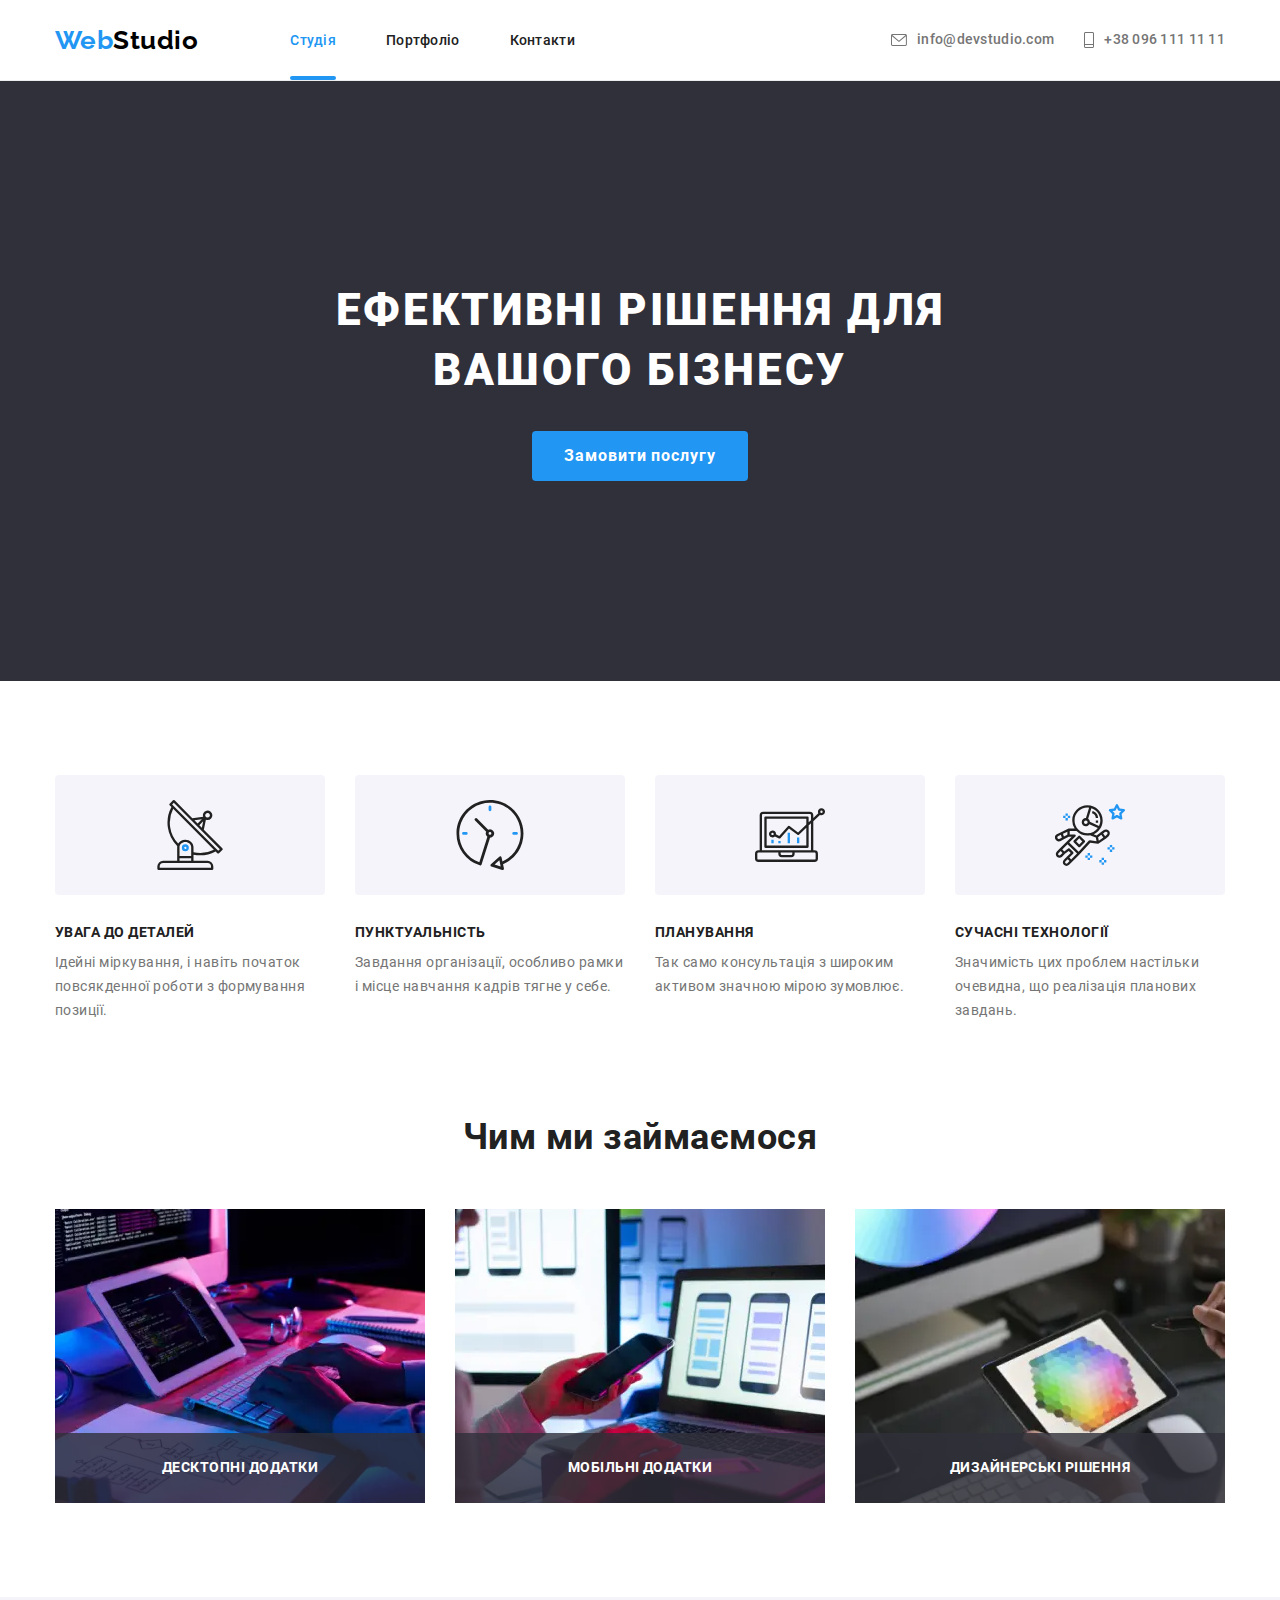
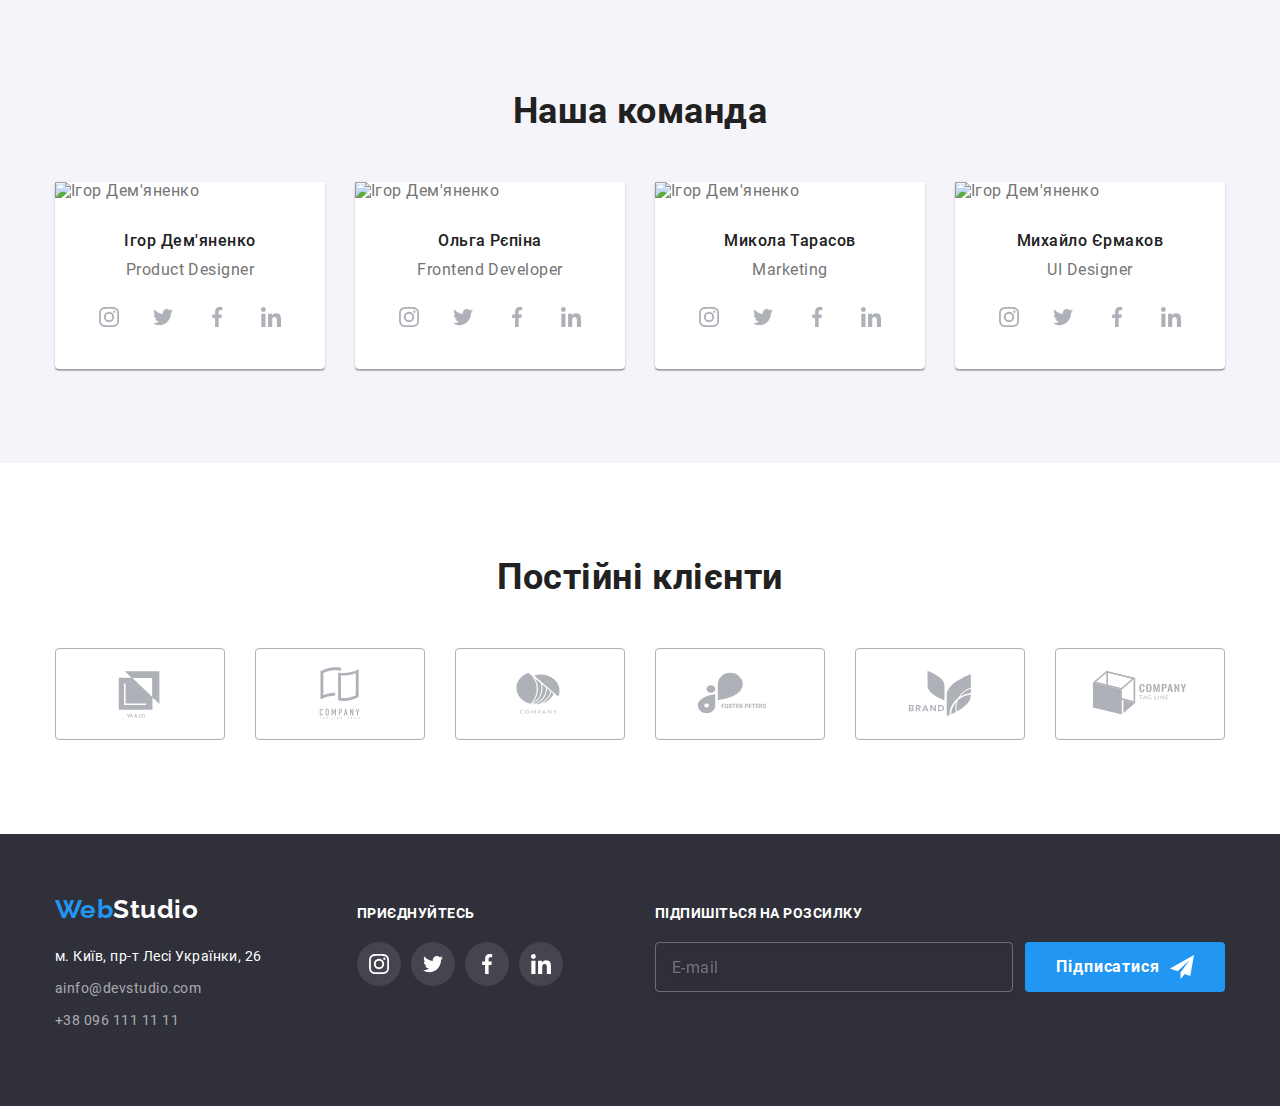
==== commit b95f2203: "Наводить красоту коду" ====
--- a/index.html
+++ b/index.html
@@ -132,7 +132,7 @@
           <h2 class="section-title">Чим ми займаємося</h2>
           <ul class="price">
             <li class="price__item">
-           <picture>
+              <picture>
                 <source
                   media="(min-width: 1200px)"
                   srcset="
@@ -159,7 +159,7 @@
               </div>
             </li>
             <li class="price__item">
-                <picture>
+              <picture>
                 <source
                   media="(min-width: 1200px)"
                   srcset="
@@ -188,22 +188,17 @@
             <li class="price__item">
               <picture>
                 <source
-                  media="(min-width: 1200px)"
                   srcset="
                     ./images/price-three-desktop.webp    1x,
                     ./images/price-three-desktop@2x.webp 2x
                   "
                   type="image/webp"
                 />
-                <source
-                  media="(min-width: 1200px)"
+                <img
                   srcset="
                     ./images/price-three-desktop.jpg    1x,
                     ./images/price-three-desktop@2x.jpg 2x
                   "
-                  type="image/jpg"
-                />
-                <img
                   src="./images/price-three-desktop.jpg"
                   alt="людина вибирає колір "
                 />
@@ -256,47 +251,42 @@
                     ./images/pr-designer-tablet@2x.jpg 2x
                   "
                   type="image/jpg" />
-                <source
-                  media="(max-width: 767px)"
+                <img
                   srcset="
                     ./images/pr-designer-mobile.jpg    1x,
                     ./images/pr-designer-mobile@2x.jpg 2x
                   "
-                  type="image/jpg" />
-
-                <img
-                  srcset="./images/pr-designer-mobile.jpg"
-                  src="./images/igor.jpg"
+                  src="./pr-designer-mobile.jpg"
                   alt="Ігор Дем'яненко"
               /></picture>
               <div class="team-cards__text-wrapper">
                 <h3 class="team-cards__title">Ігор Дем'яненко</h3>
                 <p class="team-cards__text" lang="en">Product Designer</p>
-                <ul class="team-cards__net">
-                  <li class="team-cards__item">
-                    <a class="team-cards__link" href="">
-                      <svg class="team-cards__icon" width="20" height="20">
+                <ul class="socials">
+                  <li class="socials__item">
+                    <a class="socials__link" href="">
+                      <svg class="socials__icon" width="20" height="20">
                         <use href="./images/icons.svg#icon-instagram"></use>
                       </svg>
                     </a>
                   </li>
-                  <li>
-                    <a class="team-cards__link" href="">
-                      <svg class="team-cards__icon" width="20" height="20">
+                  <li class="socials__item">
+                    <a class="socials__link" href="">
+                      <svg class="socials__icon" width="20" height="20">
                         <use href="./images/icons.svg#icon-twitter"></use>
                       </svg>
                     </a>
                   </li>
-                  <li>
-                    <a class="team-cards__link" href="">
-                      <svg class="team-cards__icon" width="20" height="20">
+                  <li class="socials__item">
+                    <a class="socials__link" href="">
+                      <svg class="socials__icon" width="20" height="20">
                         <use href="./images/icons.svg#icon-facebook"></use>
                       </svg>
                     </a>
                   </li>
-                  <li>
-                    <a class="team-cards__link" href="">
-                      <svg class="team-cards__icon" width="20" height="20">
+                  <li class="socials__item">
+                    <a class="socials__link" href="">
+                      <svg class="socials__icon" width="20" height="20">
                         <use href="./images/icons.svg#icon-linkedin"></use>
                       </svg>
                     </a>
@@ -341,47 +331,42 @@
                     ./images/developer-tablet@2x.jpg 2x
                   "
                   type="image/jpg" />
-                <source
-                  media="(max-width: 767px)"
+                <img
                   srcset="
                     ./images/developer-mobile.jpg    1x,
                     ./images/developer-mobile@2x.jpg 2x
                   "
-                  type="image/jpg" />
-
-                <img
-                  srcset="./images/developer-mobile.jpg"
-                  src="./images/igor.jpg"
+                  src="./images/developer-mobile.jpg"
                   alt="Ігор Дем'яненко"
               /></picture>
               <div class="team-cards__text-wrapper">
                 <h3 class="team-cards__title">Ольга Рєпіна</h3>
                 <p class="team-cards__text" lang="en">Frontend Developer</p>
-                <ul class="team-cards__net">
-                  <li class="team-cards__item">
-                    <a class="team-cards__link" href="">
-                      <svg class="team-cards__icon" width="20" height="20">
+                <ul class="socials">
+                  <li class="socials__item">
+                    <a class="socials__link" href="">
+                      <svg class="socials__icon" width="20" height="20">
                         <use href="./images/icons.svg#icon-instagram"></use>
                       </svg>
                     </a>
                   </li>
-                  <li>
-                    <a class="team-cards__link" href="">
-                      <svg class="team-cards__icon" width="20" height="20">
+                  <li class="socials__item">
+                    <a class="socials__link" href="">
+                      <svg class="socials__icon" width="20" height="20">
                         <use href="./images/icons.svg#icon-twitter"></use>
                       </svg>
                     </a>
                   </li>
-                  <li>
-                    <a class="team-cards__link" href="">
-                      <svg class="team-cards__icon" width="20" height="20">
+                  <li class="socials__item">
+                    <a class="socials__link" href="">
+                      <svg class="socials__icon" width="20" height="20">
                         <use href="./images/icons.svg#icon-facebook"></use>
                       </svg>
                     </a>
                   </li>
-                  <li>
-                    <a class="team-cards__link" href="">
-                      <svg class="team-cards__icon" width="20" height="20">
+                  <li class="socials__item">
+                    <a class="socials__link" href="">
+                      <svg class="socials__icon" width="20" height="20">
                         <use href="./images/icons.svg#icon-linkedin"></use>
                       </svg>
                     </a>
@@ -426,47 +411,42 @@
                     ./images/marketing-tablet@2x.jpg 2x
                   "
                   type="image/jpg" />
-                <source
-                  media="(max-width: 767px)"
+                <img
                   srcset="
                     ./images/marketing-mobile.jpg    1x,
                     ./images/marketing-mobile@2x.jpg 2x
                   "
-                  type="image/jpg" />
-
-                <img
-                  srcset="./images/marketing-mobile.jpg"
-                  src="./images/igor.jpg"
+                  src="./images/marketing-mobile.jpg"
                   alt="Ігор Дем'яненко"
               /></picture>
               <div class="team-cards__text-wrapper">
                 <h3 class="team-cards__title">Микола Тарасов</h3>
                 <p class="team-cards__text" lang="en">Marketing</p>
-                <ul class="team-cards__net">
-                  <li class="team-cards__item">
-                    <a class="team-cards__link" href="">
-                      <svg class="team-cards__icon" width="20" height="20">
+                <ul class="socials">
+                  <li class="socials__item">
+                    <a class="socials__link" href="">
+                      <svg class="socials__icon" width="20" height="20">
                         <use href="./images/icons.svg#icon-instagram"></use>
                       </svg>
                     </a>
                   </li>
-                  <li>
-                    <a class="team-cards__link" href="">
-                      <svg class="team-cards__icon" width="20" height="20">
+                  <li class="socials__item">
+                    <a class="socials__link" href="">
+                      <svg class="socials__icon" width="20" height="20">
                         <use href="./images/icons.svg#icon-twitter"></use>
                       </svg>
                     </a>
                   </li>
-                  <li>
-                    <a class="team-cards__link" href="">
-                      <svg class="team-cards__icon" width="20" height="20">
+                  <li class="socials__item">
+                    <a class="socials__link" href="">
+                      <svg class="socials__icon" width="20" height="20">
                         <use href="./images/icons.svg#icon-facebook"></use>
                       </svg>
                     </a>
                   </li>
-                  <li>
-                    <a class="team-cards__link" href="">
-                      <svg class="team-cards__icon" width="20" height="20">
+                  <li class="socials__item">
+                    <a class="socials__link" href="">
+                      <svg class="socials__icon" width="20" height="20">
                         <use href="./images/icons.svg#icon-linkedin"></use>
                       </svg>
                     </a>
@@ -511,47 +491,42 @@
                     ./images/ui-designer-tablet@2x.jpg 2x
                   "
                   type="image/jpg" />
-                <source
-                  media="(max-width: 767px)"
+                <img
                   srcset="
                     ./images/ui-designer-mobile.jpg    1x,
                     ./images/ui-designer-mobile@2x.jpg 2x
                   "
-                  type="image/jpg" />
-
-                <img
-                  srcset="./images/ui-designer-mobile.jpg"
-                  src="./images/igor.jpg"
+                  src="./images/ui-designer-mobile.jpg"
                   alt="Ігор Дем'яненко"
               /></picture>
               <div class="team-cards__text-wrapper">
                 <h3 class="team-cards__title">Михайло Єрмаков</h3>
                 <p class="team-cards__text" lang="en">UI Designer</p>
-                <ul class="team-cards__net">
-                  <li class="team-cards__item">
-                    <a class="team-cards__link" href="">
-                      <svg class="team-cards__icon" width="20" height="20">
+                <ul class="socials">
+                  <li class="socials__item">
+                    <a class="socials__link" href="">
+                      <svg class="socials__icon" width="20" height="20">
                         <use href="./images/icons.svg#icon-instagram"></use>
                       </svg>
                     </a>
                   </li>
-                  <li>
-                    <a class="team-cards__link" href="">
-                      <svg class="team-cards__icon" width="20" height="20">
+                  <li class="socials__item">
+                    <a class="socials__link" href="">
+                      <svg class="socials__icon" width="20" height="20">
                         <use href="./images/icons.svg#icon-twitter"></use>
                       </svg>
                     </a>
                   </li>
-                  <li>
-                    <a class="team-cards__link" href="">
-                      <svg class="team-cards__icon" width="20" height="20">
+                  <li class="socials__item">
+                    <a class="socials__link" href="">
+                      <svg class="socials__icon" width="20" height="20">
                         <use href="./images/icons.svg#icon-facebook"></use>
                       </svg>
                     </a>
                   </li>
-                  <li>
-                    <a class="team-cards__link" href="">
-                      <svg class="team-cards__icon" width="20" height="20">
+                  <li class="socials__item">
+                    <a class="socials__link" href="">
+                      <svg class="socials__icon" width="20" height="20">
                         <use href="./images/icons.svg#icon-linkedin"></use>
                       </svg>
                     </a>
@@ -651,31 +626,31 @@
             </div>
             <div class="footer__follow-wraprer">
               <h3 class="footer__folow-title">Приєднуйтесь</h3>
-              <ul class="footer__follow-list">
-                <li class="footer__follow-item">
-                  <a class="footer__follow-link" href="">
-                    <svg class="footer__follow-icon" width="20" height="20">
+              <ul class="socials">
+                <li class="socials__item">
+                  <a class="socials__link socials__link--dark" href="">
+                    <svg class="socials__icon" width="20" height="20">
                       <use href="./images/icons.svg#icon-instagram"></use>
                     </svg>
                   </a>
                 </li>
-                <li class="footer__follow-item">
-                  <a class="footer__follow-link" href="">
-                    <svg class="footer__follow-icon" width="20" height="20">
+                <li class="socials__item">
+                  <a class="socials__link socials__link--dark" href="">
+                    <svg class="socials__icon" width="20" height="20">
                       <use href="./images/icons.svg#icon-twitter"></use>
                     </svg>
                   </a>
                 </li>
-                <li class="footer__follow-item">
-                  <a class="footer__follow-link" href="">
-                    <svg class="footer__follow-icon" width="20" height="20">
+                <li class="socials__item">
+                  <a class="socials__link socials__link--dark" href="">
+                    <svg class="socials__icon" width="20" height="20">
                       <use href="./images/icons.svg#icon-facebook"></use>
                     </svg>
                   </a>
                 </li>
-                <li class="footer__follow-item">
-                  <a class="footer__follow-link" href="">
-                    <svg class="footer__follow-icon" width="20" height="20">
+                <li class="socials__item">
+                  <a class="socials__link socials__link--dark" href="">
+                    <svg class="socials__icon" width="20" height="20">
                       <use href="./images/icons.svg#icon-linkedin"></use>
                     </svg>
                   </a>
@@ -728,35 +703,37 @@
           </li>
         </ul>
       </nav>
-      <ul class="mobile-menu__contacts">
-        <li class="mobile-menu__contacts-item">
-          <a class="mobile-menu__contacts-link-tell" href="tel:+380961111111">
-            +38 096 111 11 11</a
-          >
-        </li>
-        <li class="mobile-menu__contacts-item">
-          <a
-            class="mobile-menu__contacts-link"
-            href="mailto:info@devstudio.com"
-          >
-            info@devstudio.com</a
-          >
-        </li>
-      </ul>
-      <ul class="mobile-menu__social">
-        <li class="mobile-menu__social-item">
-          <a class="mobile-menu__social-link" href="">Instagram</a>
-        </li>
-        <li class="mobile-menu__social-item">
-          <a class="mobile-menu__social-link" href="">Twitter</a>
-        </li>
-        <li class="mobile-menu__social-item">
-          <a class="mobile-menu__social-link" href="">Facebook</a>
-        </li>
-        <li class="mobile-menu__social-item">
-          <a class="mobile-menu__social-link" href="">LinkedIn</a>
-        </li>
-      </ul>
+      <div class="modile-menu__contact-wrapper">
+        <ul class="mobile-menu__contacts">
+          <li class="mobile-menu__contacts-item">
+            <a class="mobile-menu__contacts-link-tell" href="tel:+380961111111">
+              +38 096 111 11 11</a
+            >
+          </li>
+          <li class="mobile-menu__contacts-item">
+            <a
+              class="mobile-menu__contacts-link"
+              href="mailto:info@devstudio.com"
+            >
+              info@devstudio.com</a
+            >
+          </li>
+        </ul>
+        <ul class="mobile-menu__social">
+          <li class="mobile-menu__social-item">
+            <a class="mobile-menu__social-link" href="">Instagram</a>
+          </li>
+          <li class="mobile-menu__social-item">
+            <a class="mobile-menu__social-link" href="">Twitter</a>
+          </li>
+          <li class="mobile-menu__social-item">
+            <a class="mobile-menu__social-link" href="">Facebook</a>
+          </li>
+          <li class="mobile-menu__social-item">
+            <a class="mobile-menu__social-link" href="">LinkedIn</a>
+          </li>
+        </ul>
+      </div>
     </div>
 
     <div class="backdrop is-hidden" data-modal>
--- a/css/main.min.css
+++ b/css/main.min.css
@@ -1 +1 @@
-@font-face{font-family:"Roboto";src:url("../../fonts/Roboto-Black.woff2") format("woff2"),url("../../fonts/Roboto-Black.woff") format("woff");font-weight:900;font-style:normal;font-display:swap}@font-face{font-family:"Roboto";src:url("../../fonts/Roboto-Bold.woff2") format("woff2"),url("../../fonts/Roboto-Bold.woff") format("woff");font-weight:700;font-style:normal;font-display:swap}@font-face{font-family:"Raleway";src:url("../../fonts/Raleway-Bold.woff2") format("woff2"),url("../../fonts/Raleway-Bold.woff") format("woff");font-weight:700;font-style:normal;font-display:swap}@font-face{font-family:"Roboto";src:url("../../fonts/Roboto-Medium.woff2") format("woff2"),url("../../fonts/Roboto-Medium.woff") format("woff");font-weight:500;font-style:normal;font-display:swap}@font-face{font-family:"Roboto";src:url("../../fonts/Roboto-Regular.woff2") format("woff2"),url("../../fonts/Roboto-Regular.woff") format("woff");font-weight:400;font-style:normal;font-display:swap}.team-section__list,.team-cards__net,.price,.portfolio-list,.mobile-menu__social,.mobile-menu__contacts,.mobile-menu__list,.contacts,.site-nav__list,.footer__follow-list,.footer__address-list,.filter,.clients,.advantages{list-style:none;margin:0px;padding:0px}.visually-hidden{position:absolute;white-space:nowrap;width:1px;height:1px;overflow:hidden;border:0;padding:0;clip:rect(0 0 0 0);-webkit-clip-path:inset(50%);clip-path:inset(50%);margin:-1px}h1,h2,h3,h4,h5,h6,p{margin:0;padding:0}body{background-color:#fff;color:#757575;font-family:"Roboto",sans-serif;letter-spacing:.03em}.container{margin:0 auto;padding-right:15px;padding-left:15px;outline:1px dashed red}@media screen and (min-width: 480px){.container{width:480px}}@media screen and (min-width: 768px){.container{width:768px}}@media screen and (min-width: 1200px){.container{width:1200px}}img{display:block;max-width:100%;height:auto}@media screen and (min-width: 768px){.advantages{display:-webkit-box;display:-ms-flexbox;display:flex;-ms-flex-wrap:wrap;flex-wrap:wrap}}@media screen and (min-width: 768px)and (max-width: 1199px){.advantages{margin:-15px}}@media screen and (max-width: 767px){.advantages__item:not(:last-child){margin-bottom:30px}}@media screen and (min-width: 768px)and (max-width: 1199px){.advantages__item{margin:15px;width:calc((100% - 60px)/2)}}@media screen and (min-width: 1200px){.advantages__item{width:calc((100% - 90px)/4);margin-right:30px}.advantages__item:last-child{margin-right:0}}.advantages__icon-wrapper{display:-webkit-box;display:-ms-flexbox;display:flex;-webkit-box-align:center;-ms-flex-align:center;align-items:center;-webkit-box-pack:center;-ms-flex-pack:center;justify-content:center;width:100%;height:120px;margin-bottom:30px;background-color:#f5f4fa;border-radius:4px}.advantages__secondary-title{margin-top:0px;margin-bottom:10px;color:#212121;font-weight:700;font-size:14px;line-height:1.14;text-transform:uppercase}@media screen and (max-width: 767px){.advantages__secondary-title{text-align:center}}.advantages__text{margin:0px;font-size:14px;line-height:1.71}.backdrop{position:fixed;top:0;left:0;width:100vw;height:100vh;-webkit-transform:scale(1);transform:scale(1);-webkit-transition:opacity 1000ms cubic-bezier(0.4, 0, 0.2, 1),-webkit-transform 1000ms cubic-bezier(0.4, 0, 0.2, 1);transition:opacity 1000ms cubic-bezier(0.4, 0, 0.2, 1),-webkit-transform 1000ms cubic-bezier(0.4, 0, 0.2, 1);transition:transform 1000ms cubic-bezier(0.4, 0, 0.2, 1),opacity 1000ms cubic-bezier(0.4, 0, 0.2, 1);transition:transform 1000ms cubic-bezier(0.4, 0, 0.2, 1),opacity 1000ms cubic-bezier(0.4, 0, 0.2, 1),-webkit-transform 1000ms cubic-bezier(0.4, 0, 0.2, 1);background-color:rgba(0,0,0,.2);overflow-y:scroll}@media screen and (max-width: 767px){.backdrop{padding:93px 15px}}.backdrop.is-hidden{-webkit-transform:scale(0);transform:scale(0);-webkit-transition:opacity 1000ms cubic-bezier(0.4, 0, 0.2, 1),visibility 1000ms cubic-bezier(0.4, 0, 0.2, 1),-webkit-transform 1000ms cubic-bezier(0.4, 0, 0.2, 1);transition:opacity 1000ms cubic-bezier(0.4, 0, 0.2, 1),visibility 1000ms cubic-bezier(0.4, 0, 0.2, 1),-webkit-transform 1000ms cubic-bezier(0.4, 0, 0.2, 1);transition:transform 1000ms cubic-bezier(0.4, 0, 0.2, 1),opacity 1000ms cubic-bezier(0.4, 0, 0.2, 1),visibility 1000ms cubic-bezier(0.4, 0, 0.2, 1);transition:transform 1000ms cubic-bezier(0.4, 0, 0.2, 1),opacity 1000ms cubic-bezier(0.4, 0, 0.2, 1),visibility 1000ms cubic-bezier(0.4, 0, 0.2, 1),-webkit-transform 1000ms cubic-bezier(0.4, 0, 0.2, 1)}.button{display:-webkit-box;display:-ms-flexbox;display:flex;-webkit-box-align:center;-ms-flex-align:center;align-items:center;-webkit-box-pack:center;-ms-flex-pack:center;justify-content:center;min-width:200px;height:50px;padding:10px;font-family:"Roboto",sans-serif;font-style:normal;font-weight:700;font-size:16px;line-height:1.9;letter-spacing:.06em;-webkit-transition:color 250ms cubic-bezier(0.4, 0, 0.2, 1),background-color 250ms cubic-bezier(0.4, 0, 0.2, 1),border-radius 250ms cubic-bezier(0.4, 0, 0.2, 1),-webkit-box-shadow 250ms cubic-bezier(0.4, 0, 0.2, 1);transition:color 250ms cubic-bezier(0.4, 0, 0.2, 1),background-color 250ms cubic-bezier(0.4, 0, 0.2, 1),border-radius 250ms cubic-bezier(0.4, 0, 0.2, 1),-webkit-box-shadow 250ms cubic-bezier(0.4, 0, 0.2, 1);transition:color 250ms cubic-bezier(0.4, 0, 0.2, 1),background-color 250ms cubic-bezier(0.4, 0, 0.2, 1),border-radius 250ms cubic-bezier(0.4, 0, 0.2, 1),box-shadow 250ms cubic-bezier(0.4, 0, 0.2, 1);transition:color 250ms cubic-bezier(0.4, 0, 0.2, 1),background-color 250ms cubic-bezier(0.4, 0, 0.2, 1),border-radius 250ms cubic-bezier(0.4, 0, 0.2, 1),box-shadow 250ms cubic-bezier(0.4, 0, 0.2, 1),-webkit-box-shadow 250ms cubic-bezier(0.4, 0, 0.2, 1);border:0px solid rgba(0,0,0,0);border-radius:4px;color:#fff;background-color:#2196f3;outline:none;cursor:pointer}.button:hover,.button:focus{background-color:#188ce8;-webkit-box-shadow:0px 4px 4px rgba(0,0,0,.15);box-shadow:0px 4px 4px rgba(0,0,0,.15)}.button-menu{padding:0;margin-left:auto;border:none;background-color:rgba(0,0,0,0)}@media screen and (min-width: 768px){.button-menu{display:none;-webkit-appearance:none;-moz-appearance:none;appearance:none}}.hero__button{padding:10px;margin:auto}@media screen and (min-width: 1200px){.hero__button{padding:10px 32px}}.footer__button{margin:0 auto}.footer__button__button:hover,.footer__button__button:focus{background-color:#188ce8;-webkit-box-shadow:0px 4px 4px rgba(0,0,0,.15);box-shadow:0px 4px 4px rgba(0,0,0,.15)}.modal__button-close{position:absolute;top:8px;right:8px}.button-close{width:30px;height:30px;background:#fff;border:1px solid rgba(0,0,0,.1);border-radius:50%;color:#212121;outline:none;cursor:pointer}.button-close__icon{position:absolute;top:50%;left:50%;-webkit-transform:translate(-50%, -50%);transform:translate(-50%, -50%);-webkit-transition:fill 250ms cubic-bezier(0.4, 0, 0.2, 1),translate 250ms cubic-bezier(0.4, 0, 0.2, 1);transition:fill 250ms cubic-bezier(0.4, 0, 0.2, 1),translate 250ms cubic-bezier(0.4, 0, 0.2, 1);fill:currentColor}.button-close:hover .button-close__icon,.button-close:focus .button-close__icon{fill:#2196f3}.button-menu-close{position:absolute;top:10px;right:15px;margin:0;padding:0;width:40px;height:40px;border:0;background-color:rgba(0,0,0,0)}.button-menu-close:hover,.button-menu-close:focus{fill:#2196f3}.modal__button{margin:auto}.modal__button__button:hover,.modal__button__button:focus{background:#188ce8;-webkit-box-shadow:0px 4px 4px rgba(0,0,0,.15);box-shadow:0px 4px 4px rgba(0,0,0,.15)}.clients{display:-webkit-box;display:-ms-flexbox;display:flex;-ms-flex-wrap:wrap;flex-wrap:wrap;gap:30px}.clients__item{height:92px;width:calc((100% - 30px)/2)}@media screen and (min-width: 768px){.clients__item{width:calc((100% - 60px)/3)}}@media screen and (min-width: 1200px){.clients__item{width:calc((100% - 150px)/6)}}.clients__link{display:-webkit-box;display:-ms-flexbox;display:flex;width:100%;height:100%;-webkit-box-align:center;-ms-flex-align:center;align-items:center;-webkit-box-pack:center;-ms-flex-pack:center;justify-content:center;border:1px solid #afb1b8;border-radius:4px;color:#afb1b8;-webkit-transition:color 250ms cubic-bezier(0.4, 0, 0.2, 1),border-color 250ms cubic-bezier(0.4, 0, 0.2, 1);transition:color 250ms cubic-bezier(0.4, 0, 0.2, 1),border-color 250ms cubic-bezier(0.4, 0, 0.2, 1)}.clients__link:hover,.clients__link:focus{color:#2196f3;border-color:#2196f3}.clients__icon{fill:currentColor}.filter{display:-webkit-box;display:-ms-flexbox;display:flex;-webkit-box-pack:center;-ms-flex-pack:center;justify-content:center;gap:8px;margin-bottom:50px;background:#fff}.filter__button{padding:6px 22px;text-align:center;font-family:"Roboto",sans-serif;font-style:normal;font-family:inherit;font-weight:500;font-size:16px;line-height:1.62;-webkit-transition:color 250ms cubic-bezier(0.4, 0, 0.2, 1),background-color 250ms cubic-bezier(0.4, 0, 0.2, 1),border-radius 250ms cubic-bezier(0.4, 0, 0.2, 1),-webkit-box-shadow 250ms cubic-bezier(0.4, 0, 0.2, 1);transition:color 250ms cubic-bezier(0.4, 0, 0.2, 1),background-color 250ms cubic-bezier(0.4, 0, 0.2, 1),border-radius 250ms cubic-bezier(0.4, 0, 0.2, 1),-webkit-box-shadow 250ms cubic-bezier(0.4, 0, 0.2, 1);transition:color 250ms cubic-bezier(0.4, 0, 0.2, 1),background-color 250ms cubic-bezier(0.4, 0, 0.2, 1),border-radius 250ms cubic-bezier(0.4, 0, 0.2, 1),box-shadow 250ms cubic-bezier(0.4, 0, 0.2, 1);transition:color 250ms cubic-bezier(0.4, 0, 0.2, 1),background-color 250ms cubic-bezier(0.4, 0, 0.2, 1),border-radius 250ms cubic-bezier(0.4, 0, 0.2, 1),box-shadow 250ms cubic-bezier(0.4, 0, 0.2, 1),-webkit-box-shadow 250ms cubic-bezier(0.4, 0, 0.2, 1);border:0px solid rgba(0,0,0,0);border-radius:4px;color:#212121;background-color:#f5f4fa;outline:none;cursor:pointer}.filter__button:hover,.filter__button:focus{color:#fff;background-color:#2196f3;border-radius:4px;-webkit-box-shadow:0px 3px 1px rgba(0,0,0,.1),0px 1px 2px rgba(0,0,0,.08),0px 2px 2px rgba(0,0,0,.12);box-shadow:0px 3px 1px rgba(0,0,0,.1),0px 1px 2px rgba(0,0,0,.08),0px 2px 2px rgba(0,0,0,.12)}.filter__button:hover--unusual-padding,.filter__button:focus--unusual-padding{padding-right:25px;padding-left:25px}.footer{padding-top:60px;padding-bottom:60px;background-color:#2f303a}@media screen and (max-width: 1199px){.footer__container{text-align:center}}@media screen and (min-width: 1200px){.footer__container{display:-webkit-box;display:-ms-flexbox;display:flex;-webkit-box-align:baseline;-ms-flex-align:baseline;align-items:baseline}}@media screen and (min-width: 768px){.footer__contacts-wrapper{display:-webkit-box;display:-ms-flexbox;display:flex;gap:165px;-webkit-box-pack:center;-ms-flex-pack:center;justify-content:center;-webkit-box-align:baseline;-ms-flex-align:baseline;align-items:baseline}}@media screen and (min-width: 1200px){.footer__contacts-wrapper{gap:95px}}@media screen and (max-width: 1199px){.footer__address-wrapper{margin-bottom:60px}}.footer__address-item:not(:last-child){margin-bottom:8px}.footer__maps-link{-webkit-transition:color 250ms cubic-bezier(0.4, 0, 0.2, 1);transition:color 250ms cubic-bezier(0.4, 0, 0.2, 1);color:#fff;font-style:normal;font-weight:400;font-size:14px;line-height:1.71;text-decoration:none;cursor:pointer}.footer__maps-link:hover,.footer__maps-link:focus{color:#2196f3}.footer__contact-link{-webkit-transition:color 250ms cubic-bezier(0.4, 0, 0.2, 1);transition:color 250ms cubic-bezier(0.4, 0, 0.2, 1);color:#757575;font-style:normal;font-weight:400;font-size:14px;line-height:1.71;text-decoration:none;color:rgba(255,255,255,.6);cursor:pointer}.footer__contact-link:hover,.footer__contact-link:focus{color:#2196f3}.footer__follow-wraprer{margin-bottom:60px}.footer__folow-title{margin-top:0;margin-bottom:20px;font-weight:700;font-size:14px;line-height:1.14;text-transform:uppercase;color:#fff}.footer__follow-list{display:-webkit-box;display:-ms-flexbox;display:flex;-webkit-box-pack:center;-ms-flex-pack:center;justify-content:center;gap:10px}.footer__follow-item{width:44px;height:44px}.footer__follow-link{display:-webkit-box;display:-ms-flexbox;display:flex;width:100%;height:100%;-webkit-box-align:center;-ms-flex-align:center;align-items:center;-webkit-box-pack:center;-ms-flex-pack:center;justify-content:center;-webkit-transition:color 250ms cubic-bezier(0.4, 0, 0.2, 1),background-color 250ms cubic-bezier(0.4, 0, 0.2, 1);transition:color 250ms cubic-bezier(0.4, 0, 0.2, 1),background-color 250ms cubic-bezier(0.4, 0, 0.2, 1);border-radius:50%;background-color:rgba(255,255,255,.1);color:#fff;cursor:pointer}.footer__follow-link:hover,.footer__follow-link:focus{color:#fff;background-color:#2196f3}.footer__follow-icon{fill:currentColor}.footer__subscribe{margin-right:auto;margin-left:auto}@media screen and (min-width: 768px){.footer__subscribe{width:450px}}@media screen and (min-width: 1200px){.footer__subscribe{display:-webkit-box;display:-ms-flexbox;display:flex;-webkit-box-align:start;-ms-flex-align:start;align-items:flex-start;-webkit-box-pack:end;-ms-flex-pack:end;justify-content:flex-end;gap:12px;margin-right:0;margin-left:auto;width:100%}}@media screen and (min-width: 1200px){.footer__subscribe-block{width:570px;margin-left:auto}}.footer__subscribe-title{margin-bottom:20px;font-weight:700;font-size:14px;line-height:1.14;text-transform:uppercase;color:#fff}.footer__subscribe-label{width:100%}.footer__subscribe-email{padding:15px 16px 15px 16px;margin-bottom:30px;width:100%;height:50px;-webkit-transition:border-color 250ms cubic-bezier(0.4, 0, 0.2, 1);transition:border-color 250ms cubic-bezier(0.4, 0, 0.2, 1);background-color:rgba(0,0,0,0);font-size:16px;line-height:1.25;letter-spacing:.03em;color:#fff;border:1px solid rgba(255,255,255,.3);-webkit-filter:drop-shadow(0px 4px 4px rgba(0, 0, 0, 0.15));filter:drop-shadow(0px 4px 4px rgba(0, 0, 0, 0.15));border-radius:4px;outline:none}.footer__subscribe-email:hover,.footer__subscribe-email:focus{border-color:#2196f3}.footer__subscribe-icon{fill:currentColor;margin-left:10px}.header{border-bottom:1px solid #ececec}.header__navigation{display:-webkit-box;display:-ms-flexbox;display:flex;-webkit-box-align:center;-ms-flex-align:center;align-items:center;height:60px}@media screen and (min-width: 768px){.header__navigation{height:80px}}.site-nav{display:none;-webkit-box-align:center;-ms-flex-align:center;align-items:center}@media screen and (min-width: 768px){.site-nav{display:-webkit-box;display:-ms-flexbox;display:flex}}.site-nav__list{display:-webkit-box;display:-ms-flexbox;display:flex;-webkit-box-align:center;-ms-flex-align:center;align-items:center}.site-nav__item:not(:last-child){margin-right:50px}.site-nav__link{position:relative;padding-top:32px;padding-bottom:32px;-webkit-transition:color 250ms cubic-bezier(0.4, 0, 0.2, 1);transition:color 250ms cubic-bezier(0.4, 0, 0.2, 1);color:#212121;font-family:"Roboto",sans-serif;font-weight:500;font-size:14px;line-height:1.14;letter-spacing:.02em;text-decoration:none;cursor:pointer}.site-nav__link:hover,.site-nav__link:focus{color:#2196f3}.site-nav__link--current{color:#2196f3}.site-nav__link--current:after{position:absolute;bottom:0;display:block;content:"";width:100%;height:4px;background-color:#2196f3;border-radius:2px}.contacts{display:none;-webkit-box-orient:vertical;-webkit-box-direction:normal;-ms-flex-direction:column;flex-direction:column;gap:10px;margin-left:auto}@media screen and (min-width: 768px){.contacts{display:-webkit-box;display:-ms-flexbox;display:flex}}@media screen and (min-width: 1200px){.contacts{-webkit-box-orient:horizontal;-webkit-box-direction:normal;-ms-flex-direction:row;flex-direction:row;gap:30px}}.contacts__link{display:-webkit-box;display:-ms-flexbox;display:flex;-webkit-box-align:center;-ms-flex-align:center;align-items:center;gap:10px;width:100%;height:100%;-webkit-transition:color 250ms cubic-bezier(0.4, 0, 0.2, 1);transition:color 250ms cubic-bezier(0.4, 0, 0.2, 1);color:#757575;font-weight:500;font-size:12px;line-height:1.16;letter-spacing:.02em;text-decoration:none;cursor:pointer}@media screen and (min-width: 1200px){.contacts__link{padding-top:32px;padding-bottom:32px;font-size:14px;line-height:1.14}}.contacts__link:hover,.contacts__link:focus{color:#2196f3}.contacts__icon{fill:currentColor}.hero{margin-right:auto;margin-left:auto;width:100%;height:400px;max-width:1600px;padding-top:118px;padding-bottom:118px;background-color:#2f303a;background-image:-webkit-gradient(linear, left top, left bottom, from(rgba(47, 48, 58, 0.4)), to(rgba(47, 48, 58, 0.4))),url(../../images/hero-mobile.jpg);background-image:linear-gradient(rgba(47, 48, 58, 0.4), rgba(47, 48, 58, 0.4)),url(../../images/hero-mobile.jpg);background-repeat:no-repeat;background-position:center;background-size:cover;text-align:center}@media(min-device-pixel-ratio: 2),(-webkit-min-device-pixel-ratio: 2),(min-resolution: 192dpi),(min-resolution: 2dppx){.hero{background-image:url(../../images/hero-mobile@2x.jpg)}}@media screen and (min-width: 768px){.hero{background-image:-webkit-gradient(linear, left top, left bottom, from(rgba(47, 48, 58, 0.4)), to(rgba(47, 48, 58, 0.4))),url(../../images/hero-tablet.jpg);background-image:linear-gradient(rgba(47, 48, 58, 0.4), rgba(47, 48, 58, 0.4)),url(../../images/hero-tablet.jpg)}}@media screen and (min-width: 768px)and (min-device-pixel-ratio: 2),screen and (min-width: 768px)and (-webkit-min-device-pixel-ratio: 2),screen and (min-width: 768px)and (min-resolution: 192dpi),screen and (min-width: 768px)and (min-resolution: 2dppx){.hero{background-image:url(../../images/hero-tablet@2x.jpg)}}@media screen and (min-width: 1200px){.hero{background-image:-webkit-gradient(linear, left top, left bottom, from(rgba(47, 48, 58, 0.4)), to(rgba(47, 48, 58, 0.4))),url(../../images/hero-desktop.jpg);background-image:linear-gradient(rgba(47, 48, 58, 0.4), rgba(47, 48, 58, 0.4)),url(../../images/hero-desktop.jpg);height:600px;padding-top:200px;padding-bottom:200px}}@media screen and (min-width: 1200px)and (min-device-pixel-ratio: 2),screen and (min-width: 1200px)and (-webkit-min-device-pixel-ratio: 2),screen and (min-width: 1200px)and (min-resolution: 192dpi),screen and (min-width: 1200px)and (min-resolution: 2dppx){.hero{background-image:url(../../images/hero-desktop@2x.jpg)}}.hero__title{margin:0 auto;color:#fff;font-weight:900;font-size:26px;line-height:1.6;letter-spacing:.06em;text-transform:uppercase}@media screen and (max-width: 767px){.hero__title{margin-bottom:40px}}@media screen and (min-width: 768px){.hero__title{margin-bottom:30px;width:360px}}@media screen and (min-width: 1200px){.hero__title{height:120px;width:696px;font-size:44px;line-height:1.36}}.logo{display:inline-block;font-family:"Raleway",sans-serif;font-weight:700;font-size:24px;line-height:1.16;color:#2196f3;text-decoration:none;cursor:pointer}@media screen and (min-width: 768px){.logo{margin-right:88px}}@media screen and (min-width: 1200px){.logo{margin-right:92px;font-size:26px;line-height:1.19}}.logo__text-studio{color:#000}.logo__text-studio--white{color:#fff}.header__logo{padding:16px 0}@media screen and (min-width: 768px){.header__logo{padding:26px 0}}.footer__logo{margin-left:auto;margin-right:auto;margin-bottom:20px}.mobile-menu{position:fixed;top:0;left:0;display:none;width:100%;height:100%;padding:48px 40px;background-color:#fff;overflow-y:scroll}.mobile-menu.is-open{display:block}.mobile-menu__nav{margin-bottom:302px}.mobile-menu__item:not(:last-child){margin-bottom:32px}.mobile-menu__link{font-weight:500;font-size:40px;line-height:1.17;letter-spacing:.02em;color:#212121;text-decoration:none}.mobile-menu__link:hover,.mobile-menu__link:focus{color:#2196f3}.mobile-menu__contacts{margin-bottom:64px}.mobile-menu__contacts-item:not(:last-child){margin-bottom:32px}.mobile-menu__contacts-link{font-weight:500;font-size:24px;line-height:1.16;letter-spacing:.02em;text-decoration:none;color:#757575}.mobile-menu__contacts-link:hover,.mobile-menu__contacts-link:focus{color:#2196f3}.mobile-menu__contacts-link-tell{font-weight:500;font-size:34px;line-height:1.17;letter-spacing:.02em;text-decoration:none;color:#757575}.mobile-menu__contacts-link-tell:hover,.mobile-menu__contacts-link-tell:focus{color:#2196f3}.mobile-menu__social{display:-webkit-box;display:-ms-flexbox;display:flex;gap:10px}.mobile-menu__social-item{padding-right:10px;border-right:1px solid rgba(33,33,33,.2)}.mobile-menu__social-link{font-weight:500;font-size:18px;line-height:1.22;letter-spacing:.02em;color:#2196f3;text-decoration:none}.mobile-menu__social-link:hover,.mobile-menu__social-link:focus{color:#2196f3}.modal{position:relative;width:100%;max-width:450px;margin:0 auto;padding:40px;background:#fff;-webkit-box-shadow:0px 1px 3px rgba(0,0,0,.12),0px 1px 1px rgba(0,0,0,.14),0px 2px 1px rgba(0,0,0,.2);box-shadow:0px 1px 3px rgba(0,0,0,.12),0px 1px 1px rgba(0,0,0,.14),0px 2px 1px rgba(0,0,0,.2);border-radius:4px}@media screen and (min-width: 768px){.modal{position:absolute;top:50%;left:50%;-webkit-transform:translate(-50%, -50%);transform:translate(-50%, -50%);height:100%;height:609px}}@media screen and (min-width: 1200px){.modal{max-width:528px;max-height:581px}}.modal__form{display:-webkit-box;display:-ms-flexbox;display:flex;-webkit-box-orient:vertical;-webkit-box-direction:normal;-ms-flex-direction:column;flex-direction:column}.modal__title{margin-bottom:12px;font-weight:700;font-size:20px;line-height:1.15;text-align:center;color:#212121}.modal__label{margin-bottom:10px;font-size:12px;line-height:1.16;letter-spacing:.01em;color:#757575}.modal__label-comment{margin-bottom:20px;font-size:12px;line-height:1.16;letter-spacing:.01em;color:#757575}.modal__input{width:100%;height:40px;padding-right:12px;padding-left:42px;-webkit-transition:fill 250ms cubic-bezier(0.4, 0, 0.2, 1),border-color 250ms cubic-bezier(0.4, 0, 0.2, 1);transition:fill 250ms cubic-bezier(0.4, 0, 0.2, 1),border-color 250ms cubic-bezier(0.4, 0, 0.2, 1);border:1px solid rgba(33,33,33,.2);border-radius:4px;outline:none}.modal__input:focus,.modal__input:focus+.modal__input-icon{border-color:#2196f3;fill:#2196f3}.modal__input-wrapper{position:relative;display:block;width:100%;margin-top:4px}.modal__input-icon{position:absolute;top:50%;left:12px;-webkit-transform:translateY(-50%);transform:translateY(-50%);-webkit-transition:fill 250ms cubic-bezier(0.4, 0, 0.2, 1),border-color 250ms cubic-bezier(0.4, 0, 0.2, 1);transition:fill 250ms cubic-bezier(0.4, 0, 0.2, 1),border-color 250ms cubic-bezier(0.4, 0, 0.2, 1)}.modal__comment{display:block;width:100%;height:120px;margin-top:4px;padding:12px 16px;resize:none;-webkit-transition:fill 250ms cubic-bezier(0.4, 0, 0.2, 1),border-color 250ms cubic-bezier(0.4, 0, 0.2, 1);transition:fill 250ms cubic-bezier(0.4, 0, 0.2, 1),border-color 250ms cubic-bezier(0.4, 0, 0.2, 1);border:1px solid rgba(33,33,33,.2);border-radius:4px;outline:none}.modal__comment:focus{border-color:#2196f3;fill:#2196f3}.modal__comment:-moz-placeholder-shown{color:rgba(117,117,117,.5)}.modal__comment:-ms-input-placeholder{color:rgba(117,117,117,.5)}.modal__comment:placeholder-shown{color:rgba(117,117,117,.5)}.modal__checkbox-label{display:-webkit-box;display:-ms-flexbox;display:flex;-webkit-box-align:center;-ms-flex-align:center;align-items:center;-webkit-box-pack:center;-ms-flex-pack:center;justify-content:center;gap:8px;margin-bottom:30px;font-size:12px;line-height:1.66;color:#757575;cursor:pointer}.modal__checkbox{-webkit-appearance:none;-moz-appearance:none;appearance:none}.modal__checkbox:checked+.modal__checbox-castom{background-color:#2196f3;border-color:rgba(0,0,0,0)}.modal__checbox-castom{position:relative;display:-webkit-box;display:-ms-flexbox;display:flex;-webkit-box-pack:center;-ms-flex-pack:center;justify-content:center;-webkit-box-align:center;-ms-flex-align:center;align-items:center;width:16px;height:15px;border:2px solid #212121;-webkit-transition:background-color 250ms cubic-bezier(0.4, 0, 0.2, 1),border-color 250ms cubic-bezier(0.4, 0, 0.2, 1);transition:background-color 250ms cubic-bezier(0.4, 0, 0.2, 1),border-color 250ms cubic-bezier(0.4, 0, 0.2, 1);border-radius:2px;cursor:pointer}.modal__checkbox-icon{fill:#fff;border-radius:2px}.modal__checkbox-link{color:#2196f3;text-decoration:underline;outline:none}.modal__checkbox-link:focus{border:1px solid #2196f3;border-radius:2px;z-index:1}.modal .is-hidden{visibility:hidden;opacity:0;pointer-events:none}.portfolio-list{display:-webkit-box;display:-ms-flexbox;display:flex;-ms-flex-wrap:wrap;flex-wrap:wrap}.price-section{padding-top:0}@media screen and (max-width: 1199px){.price-section{display:none}}.price{display:-webkit-box;display:-ms-flexbox;display:flex}.price__item{position:relative;width:calc((100% - 60px)/3)}.price__item:not(:last-child){margin-right:30px}.price__title-wrapper{position:absolute;bottom:0;display:-webkit-box;display:-ms-flexbox;display:flex;-webkit-box-pack:center;-ms-flex-pack:center;justify-content:center;-webkit-box-align:center;-ms-flex-align:center;align-items:center;width:100%;height:70px;color:#fff;background:rgba(47,48,58,.8)}.price__title{font-style:normal;font-weight:700;font-size:14px;line-height:1.14;text-transform:uppercase}.project{position:relative;width:calc((100% - 60px)/3);border:1px solid #eee}.project__link{display:block;text-decoration:none;color:inherit;-webkit-transition:-webkit-box-shadow 250ms cubic-bezier(0.4, 0, 0.2, 1);transition:-webkit-box-shadow 250ms cubic-bezier(0.4, 0, 0.2, 1);transition:box-shadow 250ms cubic-bezier(0.4, 0, 0.2, 1);transition:box-shadow 250ms cubic-bezier(0.4, 0, 0.2, 1), -webkit-box-shadow 250ms cubic-bezier(0.4, 0, 0.2, 1)}.project__link:hover,.project__link:focus{-webkit-box-shadow:0px 1px 1px rgba(0,0,0,.12),0px 4px 4px rgba(0,0,0,.06),1px 4px 6px rgba(0,0,0,.16);box-shadow:0px 1px 1px rgba(0,0,0,.12),0px 4px 4px rgba(0,0,0,.06),1px 4px 6px rgba(0,0,0,.16)}.project__link:hover .project__sub-overlay,.project__link:focus .project__sub-overlay{-webkit-transform:translate(0);transform:translate(0);opacity:1}.project__sub{position:relative;overflow:hidden}.project__sub-overlay{position:absolute;-webkit-transform:translateY(101%);transform:translateY(101%);-webkit-transition:opacity 250ms cubic-bezier(0.4, 0, 0.2, 1),-webkit-transform 250ms cubic-bezier(0.4, 0, 0.2, 1);transition:opacity 250ms cubic-bezier(0.4, 0, 0.2, 1),-webkit-transform 250ms cubic-bezier(0.4, 0, 0.2, 1);transition:transform 250ms cubic-bezier(0.4, 0, 0.2, 1),opacity 250ms cubic-bezier(0.4, 0, 0.2, 1);transition:transform 250ms cubic-bezier(0.4, 0, 0.2, 1),opacity 250ms cubic-bezier(0.4, 0, 0.2, 1),-webkit-transform 250ms cubic-bezier(0.4, 0, 0.2, 1);opacity:0;pointer-events:none;width:100%;height:100%;padding:63px 24px;background-color:rgba(33,150,243,.9)}.project__sub-text{font-size:18px;line-height:1.5;color:#fff}.project:not(:nth-child(3n)){margin-right:30px}.project:not(:nth-last-child(-n+3)){margin-bottom:30px}.project__title{margin-top:0px;margin-bottom:4px;color:#212121;font-weight:700;font-size:18px;line-height:2;letter-spacing:.06em}.project__text{margin:0px;font-size:16px;line-height:1.9}.project__text-wrapper{padding:20px 24px}section{margin-right:auto;margin-left:auto;padding-top:60px;padding-bottom:60px}@media screen and (min-width: 1200px){section{padding-top:94px;padding-bottom:94px}}.section-title{margin-top:0px;margin-bottom:30px;color:#212121;font-weight:700;font-size:28px;line-height:1.17;text-align:center}@media screen and (min-width: 1200px){.section-title{margin-bottom:50px;font-size:36px;line-height:1.16}}.team-cards{background:#fff;-webkit-box-shadow:0px 1px 3px rgba(0,0,0,.12),0px 1px 1px rgba(0,0,0,.14),0px 2px 1px rgba(0,0,0,.2);box-shadow:0px 1px 3px rgba(0,0,0,.12),0px 1px 1px rgba(0,0,0,.14),0px 2px 1px rgba(0,0,0,.2);border-radius:0px 0px 4px 4px}@media screen and (min-width: 768px)and (max-width: 1199px){.team-cards{margin:15px;width:calc((100% - 60px)/2)}}@media screen and (max-width: 767px){.team-cards:not(:last-child){margin-bottom:30px}}@media screen and (min-width: 1200px){.team-cards{width:calc((100% - 90px)/4)}.team-cards:not(:last-child){margin-right:30px}}.team-cards__text-wrapper{padding-top:30px;padding-bottom:24px;text-align:center}@media screen and (min-width: 1200px){.team-cards__text-wrapper{padding-bottom:30px}}.team-cards__title{margin-top:0px;margin-bottom:10px;color:#212121;font-weight:500;font-size:16px;line-height:1.19;text-align:center}.team-cards__text{margin-bottom:16px;font-size:16px;line-height:1.19;text-align:center}.team-cards__net{display:-webkit-box;display:-ms-flexbox;display:flex;-webkit-box-pack:center;-ms-flex-pack:center;justify-content:center;gap:10px}.team-cards__link{display:-webkit-box;display:-ms-flexbox;display:flex;width:44px;height:44px;-webkit-box-align:center;-ms-flex-align:center;align-items:center;-webkit-box-pack:center;-ms-flex-pack:center;justify-content:center;border-radius:50%;color:#afb1b8;cursor:pointer;-webkit-transition:color 250ms cubic-bezier(0.4, 0, 0.2, 1),background-color 250ms cubic-bezier(0.4, 0, 0.2, 1);transition:color 250ms cubic-bezier(0.4, 0, 0.2, 1),background-color 250ms cubic-bezier(0.4, 0, 0.2, 1)}.team-cards__link:hover,.team-cards__link:focus{color:#fff;background-color:#2196f3}.team-cards__icon{fill:currentColor}.team-section{background-color:#f5f4fa}@media screen and (min-width: 768px){.team-section__list{display:-webkit-box;display:-ms-flexbox;display:flex}}@media screen and (min-width: 768px)and (max-width: 1199px){.team-section__list{-ms-flex-wrap:wrap;flex-wrap:wrap;margin:-15px}}/*# sourceMappingURL=main.min.css.map */+@font-face{font-family:"Raleway";font-style:normal;font-weight:700;src:url("../fonts/raleway-v28-cyrillic-700.eot");src:local(""),url("../fonts/raleway-v28-cyrillic-700.eot?#iefix") format("embedded-opentype"),url("../fonts/raleway-v28-cyrillic-700.woff2") format("woff2"),url("../fonts/raleway-v28-cyrillic-700.woff") format("woff"),url("../fonts/raleway-v28-cyrillic-700.ttf") format("truetype"),url("../fonts/raleway-v28-cyrillic-700.svg#Raleway") format("svg")}@font-face{font-family:"Roboto";font-style:normal;font-weight:400;src:url("../fonts/roboto-v30-cyrillic-regular.eot");src:local(""),url("../fonts/roboto-v30-cyrillic-regular.eot?#iefix") format("embedded-opentype"),url("../fonts/roboto-v30-cyrillic-regular.woff2") format("woff2"),url("../fonts/roboto-v30-cyrillic-regular.woff") format("woff"),url("../fonts/roboto-v30-cyrillic-regular.ttf") format("truetype"),url("../fonts/roboto-v30-cyrillic-regular.svg#Roboto") format("svg")}@font-face{font-family:"Roboto";font-style:normal;font-weight:500;src:url("../fonts/roboto-v30-cyrillic-500.eot");src:local(""),url("../fonts/roboto-v30-cyrillic-500.eot?#iefix") format("embedded-opentype"),url("../fonts/roboto-v30-cyrillic-500.woff2") format("woff2"),url("../fonts/roboto-v30-cyrillic-500.woff") format("woff"),url("../fonts/roboto-v30-cyrillic-500.ttf") format("truetype"),url("../fonts/roboto-v30-cyrillic-500.svg#Roboto") format("svg")}@font-face{font-family:"Roboto";font-style:normal;font-weight:700;src:url("../fonts/roboto-v30-cyrillic-700.eot");src:local(""),url("../fonts/roboto-v30-cyrillic-700.eot?#iefix") format("embedded-opentype"),url("../fonts/roboto-v30-cyrillic-700.woff2") format("woff2"),url("../fonts/roboto-v30-cyrillic-700.woff") format("woff"),url("../fonts/roboto-v30-cyrillic-700.ttf") format("truetype"),url("../fonts/roboto-v30-cyrillic-700.svg#Roboto") format("svg")}@font-face{font-family:"Roboto";font-style:normal;font-weight:900;src:url("../fonts/roboto-v30-cyrillic-900.eot");src:local(""),url("../fonts/roboto-v30-cyrillic-900.eot?#iefix") format("embedded-opentype"),url("../fonts/roboto-v30-cyrillic-900.woff2") format("woff2"),url("../fonts/roboto-v30-cyrillic-900.woff") format("woff"),url("../fonts/roboto-v30-cyrillic-900.ttf") format("truetype"),url("../fonts/roboto-v30-cyrillic-900.svg#Roboto") format("svg")}.team-section__list,.socials,.price,.portfolio-list,.mobile-menu__social,.mobile-menu__contacts,.mobile-menu__list,.contacts,.site-nav__list,.footer__address-list,.filter,.clients,.advantages{list-style:none;margin:0px;padding:0px}.visually-hidden{position:absolute;white-space:nowrap;width:1px;height:1px;overflow:hidden;border:0;padding:0;clip:rect(0 0 0 0);-webkit-clip-path:inset(50%);clip-path:inset(50%);margin:-1px}h1,h2,h3,h4,h5,h6,p{margin:0;padding:0}body{background-color:#fff;color:#757575;font-family:"Roboto",sans-serif;letter-spacing:.03em}.container{margin:0 auto;padding-right:15px;padding-left:15px}@media screen and (min-width: 480px){.container{width:480px}}@media screen and (min-width: 768px){.container{width:768px}}@media screen and (min-width: 1200px){.container{width:1200px}}img{display:block;max-width:100%;height:auto}@media screen and (min-width: 768px){.advantages{display:-webkit-box;display:-ms-flexbox;display:flex;-ms-flex-wrap:wrap;flex-wrap:wrap}}@media screen and (min-width: 768px)and (max-width: 1199px){.advantages{margin:-15px}}@media screen and (max-width: 767px){.advantages__item:not(:last-child){margin-bottom:30px}}@media screen and (min-width: 768px)and (max-width: 1199px){.advantages__item{margin:15px;width:calc((100% - 60px)/2)}}@media screen and (min-width: 1200px){.advantages__item{width:calc((100% - 90px)/4);margin-right:30px}.advantages__item:last-child{margin-right:0}}.advantages__icon-wrapper{display:-webkit-box;display:-ms-flexbox;display:flex;-webkit-box-align:center;-ms-flex-align:center;align-items:center;-webkit-box-pack:center;-ms-flex-pack:center;justify-content:center;width:100%;height:120px;margin-bottom:30px;background-color:#f5f4fa;border-radius:4px}.advantages__secondary-title{margin-top:0px;margin-bottom:10px;color:#212121;font-weight:700;font-size:14px;line-height:1.14;text-transform:uppercase}@media screen and (max-width: 767px){.advantages__secondary-title{text-align:center}}.advantages__text{margin:0px;font-size:14px;line-height:1.71}.backdrop{position:fixed;top:0;left:0;display:-webkit-box;display:-ms-flexbox;display:flex;-webkit-box-align:center;-ms-flex-align:center;align-items:center;-webkit-box-pack:center;-ms-flex-pack:center;justify-content:center;padding:15px;width:100vw;height:100vh;-webkit-transform:scale(1);transform:scale(1);-webkit-transition:opacity 1000ms cubic-bezier(0.4, 0, 0.2, 1),-webkit-transform 1000ms cubic-bezier(0.4, 0, 0.2, 1);transition:opacity 1000ms cubic-bezier(0.4, 0, 0.2, 1),-webkit-transform 1000ms cubic-bezier(0.4, 0, 0.2, 1);transition:transform 1000ms cubic-bezier(0.4, 0, 0.2, 1),opacity 1000ms cubic-bezier(0.4, 0, 0.2, 1);transition:transform 1000ms cubic-bezier(0.4, 0, 0.2, 1),opacity 1000ms cubic-bezier(0.4, 0, 0.2, 1),-webkit-transform 1000ms cubic-bezier(0.4, 0, 0.2, 1);background-color:rgba(0,0,0,.2);overflow-y:scroll}@media screen and (max-width: 1199px)and (orientation: landscape){.backdrop{display:block}}.backdrop.is-hidden{-webkit-transform:scale(0);transform:scale(0);-webkit-transition:opacity 1000ms cubic-bezier(0.4, 0, 0.2, 1),visibility 1000ms cubic-bezier(0.4, 0, 0.2, 1),-webkit-transform 1000ms cubic-bezier(0.4, 0, 0.2, 1);transition:opacity 1000ms cubic-bezier(0.4, 0, 0.2, 1),visibility 1000ms cubic-bezier(0.4, 0, 0.2, 1),-webkit-transform 1000ms cubic-bezier(0.4, 0, 0.2, 1);transition:transform 1000ms cubic-bezier(0.4, 0, 0.2, 1),opacity 1000ms cubic-bezier(0.4, 0, 0.2, 1),visibility 1000ms cubic-bezier(0.4, 0, 0.2, 1);transition:transform 1000ms cubic-bezier(0.4, 0, 0.2, 1),opacity 1000ms cubic-bezier(0.4, 0, 0.2, 1),visibility 1000ms cubic-bezier(0.4, 0, 0.2, 1),-webkit-transform 1000ms cubic-bezier(0.4, 0, 0.2, 1)}.button{display:-webkit-box;display:-ms-flexbox;display:flex;-webkit-box-align:center;-ms-flex-align:center;align-items:center;-webkit-box-pack:center;-ms-flex-pack:center;justify-content:center;min-width:200px;height:50px;padding:10px;font-family:"Roboto",sans-serif;font-style:normal;font-weight:700;font-size:16px;line-height:1.9;letter-spacing:.06em;-webkit-transition:color 250ms cubic-bezier(0.4, 0, 0.2, 1),background-color 250ms cubic-bezier(0.4, 0, 0.2, 1),border-radius 250ms cubic-bezier(0.4, 0, 0.2, 1),-webkit-box-shadow 250ms cubic-bezier(0.4, 0, 0.2, 1);transition:color 250ms cubic-bezier(0.4, 0, 0.2, 1),background-color 250ms cubic-bezier(0.4, 0, 0.2, 1),border-radius 250ms cubic-bezier(0.4, 0, 0.2, 1),-webkit-box-shadow 250ms cubic-bezier(0.4, 0, 0.2, 1);transition:color 250ms cubic-bezier(0.4, 0, 0.2, 1),background-color 250ms cubic-bezier(0.4, 0, 0.2, 1),border-radius 250ms cubic-bezier(0.4, 0, 0.2, 1),box-shadow 250ms cubic-bezier(0.4, 0, 0.2, 1);transition:color 250ms cubic-bezier(0.4, 0, 0.2, 1),background-color 250ms cubic-bezier(0.4, 0, 0.2, 1),border-radius 250ms cubic-bezier(0.4, 0, 0.2, 1),box-shadow 250ms cubic-bezier(0.4, 0, 0.2, 1),-webkit-box-shadow 250ms cubic-bezier(0.4, 0, 0.2, 1);border:0px solid rgba(0,0,0,0);border-radius:4px;color:#fff;background-color:#2196f3;outline:none;cursor:pointer}.button:hover,.button:focus{background-color:#188ce8;-webkit-box-shadow:0px 4px 4px rgba(0,0,0,.15);box-shadow:0px 4px 4px rgba(0,0,0,.15)}.button-menu{padding:0;margin-left:auto;border:none;background-color:rgba(0,0,0,0)}@media screen and (min-width: 768px){.button-menu{display:none;-webkit-appearance:none;-moz-appearance:none;appearance:none}}.hero__button{padding:10px;margin:auto}@media screen and (min-width: 1200px){.hero__button{padding:10px 32px}}.footer__button{margin:0 auto}.footer__button__button:hover,.footer__button__button:focus{background-color:#188ce8;-webkit-box-shadow:0px 4px 4px rgba(0,0,0,.15);box-shadow:0px 4px 4px rgba(0,0,0,.15)}.modal__button-close{position:absolute;top:8px;right:8px}.button-close{width:30px;height:30px;background:#fff;border:1px solid rgba(0,0,0,.1);border-radius:50%;color:#212121;outline:none;cursor:pointer}.button-close__icon{position:absolute;top:50%;left:50%;-webkit-transform:translate(-50%, -50%);transform:translate(-50%, -50%);-webkit-transition:fill 250ms cubic-bezier(0.4, 0, 0.2, 1),translate 250ms cubic-bezier(0.4, 0, 0.2, 1);transition:fill 250ms cubic-bezier(0.4, 0, 0.2, 1),translate 250ms cubic-bezier(0.4, 0, 0.2, 1);fill:currentColor}.button-close:hover .button-close__icon,.button-close:focus .button-close__icon{fill:#2196f3}.button-menu-close{position:absolute;top:10px;right:15px;margin:0;padding:0;width:40px;height:40px;border:0;background-color:rgba(0,0,0,0)}.button-menu-close:hover,.button-menu-close:focus{fill:#2196f3}.modal__button{margin:auto}.modal__button__button:hover,.modal__button__button:focus{background:#188ce8;-webkit-box-shadow:0px 4px 4px rgba(0,0,0,.15);box-shadow:0px 4px 4px rgba(0,0,0,.15)}.clients{display:-webkit-box;display:-ms-flexbox;display:flex;-ms-flex-wrap:wrap;flex-wrap:wrap;gap:30px}.clients__item{height:92px;width:calc((100% - 30px)/2)}@media screen and (min-width: 768px){.clients__item{width:calc((100% - 60px)/3)}}@media screen and (min-width: 1200px){.clients__item{width:calc((100% - 150px)/6)}}.clients__link{display:-webkit-box;display:-ms-flexbox;display:flex;width:100%;height:100%;-webkit-box-align:center;-ms-flex-align:center;align-items:center;-webkit-box-pack:center;-ms-flex-pack:center;justify-content:center;border:1px solid #afb1b8;border-radius:4px;color:#afb1b8;outline:none;-webkit-transition:color 250ms cubic-bezier(0.4, 0, 0.2, 1),border-color 250ms cubic-bezier(0.4, 0, 0.2, 1);transition:color 250ms cubic-bezier(0.4, 0, 0.2, 1),border-color 250ms cubic-bezier(0.4, 0, 0.2, 1)}.clients__link:hover,.clients__link:focus{color:#2196f3;border-color:#2196f3}.clients__icon{fill:currentColor}.filter{display:-webkit-box;display:-ms-flexbox;display:flex;-ms-flex-wrap:wrap;flex-wrap:wrap;gap:8px;row-gap:15px;margin-bottom:40px;background:#fff}@media screen and (max-width: 767px){.filter{max-width:326px}}@media screen and (min-width: 768px){.filter{-webkit-box-pack:center;-ms-flex-pack:center;justify-content:center;margin-bottom:30px}}@media screen and (min-width: 1200px){.filter{margin-bottom:50px}}.filter__button{padding:6px 22px;text-align:center;font-family:"Roboto",sans-serif;font-style:normal;font-family:inherit;font-weight:500;font-size:16px;line-height:1.62;-webkit-transition:color 250ms cubic-bezier(0.4, 0, 0.2, 1),background-color 250ms cubic-bezier(0.4, 0, 0.2, 1),border-radius 250ms cubic-bezier(0.4, 0, 0.2, 1),-webkit-box-shadow 250ms cubic-bezier(0.4, 0, 0.2, 1);transition:color 250ms cubic-bezier(0.4, 0, 0.2, 1),background-color 250ms cubic-bezier(0.4, 0, 0.2, 1),border-radius 250ms cubic-bezier(0.4, 0, 0.2, 1),-webkit-box-shadow 250ms cubic-bezier(0.4, 0, 0.2, 1);transition:color 250ms cubic-bezier(0.4, 0, 0.2, 1),background-color 250ms cubic-bezier(0.4, 0, 0.2, 1),border-radius 250ms cubic-bezier(0.4, 0, 0.2, 1),box-shadow 250ms cubic-bezier(0.4, 0, 0.2, 1);transition:color 250ms cubic-bezier(0.4, 0, 0.2, 1),background-color 250ms cubic-bezier(0.4, 0, 0.2, 1),border-radius 250ms cubic-bezier(0.4, 0, 0.2, 1),box-shadow 250ms cubic-bezier(0.4, 0, 0.2, 1),-webkit-box-shadow 250ms cubic-bezier(0.4, 0, 0.2, 1);border:0px solid rgba(0,0,0,0);border-radius:4px;color:#212121;background-color:#f5f4fa;outline:none;cursor:pointer}.filter__button--unusual-padding{padding-right:25px;padding-left:25px}.filter__button:hover,.filter__button:focus{color:#fff;background-color:#2196f3;border-radius:4px;-webkit-box-shadow:0px 3px 1px rgba(0,0,0,.1),0px 1px 2px rgba(0,0,0,.08),0px 2px 2px rgba(0,0,0,.12);box-shadow:0px 3px 1px rgba(0,0,0,.1),0px 1px 2px rgba(0,0,0,.08),0px 2px 2px rgba(0,0,0,.12)}.footer{padding-top:60px;padding-bottom:60px;background-color:#2f303a}@media screen and (max-width: 1199px){.footer__container{text-align:center}}@media screen and (min-width: 1200px){.footer__container{display:-webkit-box;display:-ms-flexbox;display:flex;-webkit-box-align:baseline;-ms-flex-align:baseline;align-items:baseline}}@media screen and (min-width: 768px){.footer__contacts-wrapper{display:-webkit-box;display:-ms-flexbox;display:flex;gap:165px;-webkit-box-pack:center;-ms-flex-pack:center;justify-content:center;-webkit-box-align:baseline;-ms-flex-align:baseline;align-items:baseline}}@media screen and (min-width: 1200px){.footer__contacts-wrapper{gap:95px}}@media screen and (max-width: 1199px){.footer__address-wrapper{margin-bottom:60px}}.footer__address-item:not(:last-child){margin-bottom:8px}.footer__maps-link{-webkit-transition:color 250ms cubic-bezier(0.4, 0, 0.2, 1);transition:color 250ms cubic-bezier(0.4, 0, 0.2, 1);color:#fff;font-style:normal;font-weight:400;font-size:14px;line-height:1.71;text-decoration:none;cursor:pointer}.footer__maps-link:hover,.footer__maps-link:focus{color:#2196f3}.footer__contact-link{-webkit-transition:color 250ms cubic-bezier(0.4, 0, 0.2, 1);transition:color 250ms cubic-bezier(0.4, 0, 0.2, 1);color:#757575;font-style:normal;font-weight:400;font-size:14px;line-height:1.71;text-decoration:none;color:rgba(255,255,255,.6);cursor:pointer}.footer__contact-link:hover,.footer__contact-link:focus{color:#2196f3}.footer__follow-wraprer{margin-bottom:60px}.footer__folow-title{margin-top:0;margin-bottom:20px;font-weight:700;font-size:14px;line-height:1.14;text-transform:uppercase;color:#fff}.footer__follow-link:hover,.footer__follow-link:focus{color:#fff;background-color:#2196f3}.footer__follow-icon{fill:currentColor}.footer__subscribe{margin-right:auto;margin-left:auto}@media screen and (min-width: 768px){.footer__subscribe{width:450px}}@media screen and (min-width: 1200px){.footer__subscribe{display:-webkit-box;display:-ms-flexbox;display:flex;-webkit-box-align:start;-ms-flex-align:start;align-items:flex-start;-webkit-box-pack:end;-ms-flex-pack:end;justify-content:flex-end;gap:12px;margin-right:0;margin-left:auto;width:100%}}@media screen and (min-width: 1200px){.footer__subscribe-block{width:570px;margin-left:auto}}.footer__subscribe-title{margin-bottom:20px;font-weight:700;font-size:14px;line-height:1.14;text-transform:uppercase;color:#fff}.footer__subscribe-label{width:100%}.footer__subscribe-email{padding:15px 16px 15px 16px;margin-bottom:30px;width:100%;height:50px;-webkit-transition:border-color 250ms cubic-bezier(0.4, 0, 0.2, 1);transition:border-color 250ms cubic-bezier(0.4, 0, 0.2, 1);background-color:rgba(0,0,0,0);font-size:16px;line-height:1.25;letter-spacing:.03em;color:#fff;border:1px solid rgba(255,255,255,.3);-webkit-filter:drop-shadow(0px 4px 4px rgba(0, 0, 0, 0.15));filter:drop-shadow(0px 4px 4px rgba(0, 0, 0, 0.15));border-radius:4px;outline:none}.footer__subscribe-email:hover,.footer__subscribe-email:focus{border-color:#2196f3}.footer__subscribe-icon{fill:currentColor;margin-left:10px}.header{border-bottom:1px solid #ececec}.header__navigation{display:-webkit-box;display:-ms-flexbox;display:flex;-webkit-box-align:center;-ms-flex-align:center;align-items:center;height:60px}@media screen and (min-width: 768px){.header__navigation{height:80px}}.site-nav{display:none;-webkit-box-align:center;-ms-flex-align:center;align-items:center}@media screen and (min-width: 768px){.site-nav{display:-webkit-box;display:-ms-flexbox;display:flex}}.site-nav__list{display:-webkit-box;display:-ms-flexbox;display:flex;-webkit-box-align:center;-ms-flex-align:center;align-items:center}.site-nav__item:not(:last-child){margin-right:50px}.site-nav__link{position:relative;padding-top:32px;padding-bottom:32px;-webkit-transition:color 250ms cubic-bezier(0.4, 0, 0.2, 1);transition:color 250ms cubic-bezier(0.4, 0, 0.2, 1);color:#212121;font-family:"Roboto",sans-serif;font-weight:500;font-size:14px;line-height:1.14;letter-spacing:.02em;text-decoration:none;cursor:pointer}.site-nav__link:hover,.site-nav__link:focus{color:#2196f3}.site-nav__link--current{color:#2196f3}.site-nav__link--current:after{position:absolute;bottom:0;display:block;content:"";width:100%;height:4px;background-color:#2196f3;border-radius:2px}.contacts{display:none;-webkit-box-orient:vertical;-webkit-box-direction:normal;-ms-flex-direction:column;flex-direction:column;gap:10px;margin-left:auto}@media screen and (min-width: 768px){.contacts{display:-webkit-box;display:-ms-flexbox;display:flex}}@media screen and (min-width: 1200px){.contacts{-webkit-box-orient:horizontal;-webkit-box-direction:normal;-ms-flex-direction:row;flex-direction:row;gap:30px}}.contacts__link{display:-webkit-box;display:-ms-flexbox;display:flex;-webkit-box-align:center;-ms-flex-align:center;align-items:center;gap:10px;width:100%;height:100%;-webkit-transition:color 250ms cubic-bezier(0.4, 0, 0.2, 1);transition:color 250ms cubic-bezier(0.4, 0, 0.2, 1);color:#757575;font-weight:500;font-size:12px;line-height:1.16;letter-spacing:.02em;text-decoration:none;cursor:pointer}@media screen and (min-width: 1200px){.contacts__link{padding-top:32px;padding-bottom:32px;font-size:14px;line-height:1.14}}.contacts__link:hover,.contacts__link:focus{color:#2196f3}.contacts__icon{fill:currentColor}.hero{margin-right:auto;margin-left:auto;width:100%;height:400px;max-width:1600px;padding-top:118px;padding-bottom:118px;background-color:#2f303a;background-image:-webkit-gradient(linear, left top, left bottom, from(rgba(47, 48, 58, 0.4)), to(rgba(47, 48, 58, 0.4))),url(../images/hero-mobile.jpg);background-image:linear-gradient(rgba(47, 48, 58, 0.4), rgba(47, 48, 58, 0.4)),url(../images/hero-mobile.jpg);background-repeat:no-repeat;background-position:center;background-size:cover;text-align:center}@media(min-device-pixel-ratio: 2),(-webkit-min-device-pixel-ratio: 2),(min-resolution: 192dpi),(min-resolution: 2dppx){.hero{background-image:-webkit-gradient(linear, left top, left bottom, from(rgba(47, 48, 58, 0.4)), to(rgba(47, 48, 58, 0.4))),url(../images/hero-mobile@2x.jpg);background-image:linear-gradient(rgba(47, 48, 58, 0.4), rgba(47, 48, 58, 0.4)),url(../images/hero-mobile@2x.jpg)}}@media screen and (min-width: 768px){.hero{background-image:-webkit-gradient(linear, left top, left bottom, from(rgba(47, 48, 58, 0.4)), to(rgba(47, 48, 58, 0.4))),url(../images/hero-tablet.jpg);background-image:linear-gradient(rgba(47, 48, 58, 0.4), rgba(47, 48, 58, 0.4)),url(../images/hero-tablet.jpg)}}@media screen and (min-width: 768px)and (min-device-pixel-ratio: 2),screen and (min-width: 768px)and (-webkit-min-device-pixel-ratio: 2),screen and (min-width: 768px)and (min-resolution: 192dpi),screen and (min-width: 768px)and (min-resolution: 2dppx){.hero{background-image:-webkit-gradient(linear, left top, left bottom, from(rgba(47, 48, 58, 0.4)), to(rgba(47, 48, 58, 0.4))),url(../images/hero-tablet@2x.jpg);background-image:linear-gradient(rgba(47, 48, 58, 0.4), rgba(47, 48, 58, 0.4)),url(../images/hero-tablet@2x.jpg)}}@media screen and (min-width: 1200px){.hero{background-image:-webkit-gradient(linear, left top, left bottom, from(rgba(47, 48, 58, 0.4)), to(rgba(47, 48, 58, 0.4))),url(../images/hero-desktop.jpg);background-image:linear-gradient(rgba(47, 48, 58, 0.4), rgba(47, 48, 58, 0.4)),url(../images/hero-desktop.jpg);height:600px;padding-top:200px;padding-bottom:200px}}@media screen and (min-width: 1200px)and (min-device-pixel-ratio: 2),screen and (min-width: 1200px)and (-webkit-min-device-pixel-ratio: 2),screen and (min-width: 1200px)and (min-resolution: 192dpi),screen and (min-width: 1200px)and (min-resolution: 2dppx){.hero{background-image:-webkit-gradient(linear, left top, left bottom, from(rgba(47, 48, 58, 0.4)), to(rgba(47, 48, 58, 0.4))),url(../images/hero-desktop@2x.jpg);background-image:linear-gradient(rgba(47, 48, 58, 0.4), rgba(47, 48, 58, 0.4)),url(../images/hero-desktop@2x.jpg)}}.hero__title{margin:0 auto;color:#fff;font-weight:900;font-size:26px;line-height:1.6;letter-spacing:.06em;text-transform:uppercase}@media screen and (max-width: 767px){.hero__title{margin-bottom:40px}}@media screen and (min-width: 768px){.hero__title{margin-bottom:30px;width:360px}}@media screen and (min-width: 1200px){.hero__title{height:120px;width:696px;font-size:44px;line-height:1.36}}.logo{display:inline-block;font-family:"Raleway",sans-serif;font-weight:700;font-size:24px;line-height:1.16;color:#2196f3;text-decoration:none;cursor:pointer}@media screen and (min-width: 768px){.logo{margin-right:88px}}@media screen and (min-width: 1200px){.logo{margin-right:92px;font-size:26px;line-height:1.19}}.logo__text-studio{color:#000}.logo__text-studio--white{color:#fff}.header__logo{padding:16px 0}@media screen and (min-width: 768px){.header__logo{padding:26px 0}}.footer__logo{margin-left:auto;margin-right:auto;margin-bottom:20px}.mobile-menu{position:fixed;top:0;left:0;display:none;width:100%;height:100%;padding:48px 40px;background-color:#fff;overflow-y:scroll}.mobile-menu.is-open{display:-webkit-box;display:-ms-flexbox;display:flex;-webkit-box-orient:vertical;-webkit-box-direction:normal;-ms-flex-direction:column;flex-direction:column;-webkit-box-pack:justify;-ms-flex-pack:justify;justify-content:space-between}.mobile-menu__nav{margin-bottom:32px}.mobile-menu__item:not(:last-child){margin-bottom:32px}.mobile-menu__link{font-weight:500;font-size:40px;line-height:1.17;letter-spacing:.02em;color:#212121;text-decoration:none}.mobile-menu__link:hover,.mobile-menu__link:focus{color:#2196f3}.mobile-menu__contacts{margin-bottom:64px}.mobile-menu__contacts-item:not(:last-child){margin-bottom:32px}.mobile-menu__contacts-link{font-weight:500;font-size:24px;line-height:1.16;letter-spacing:.02em;text-decoration:none;color:#757575}.mobile-menu__contacts-link:hover,.mobile-menu__contacts-link:focus{color:#2196f3}.mobile-menu__contacts-link-tell{font-weight:500;font-size:34px;line-height:1.17;letter-spacing:.02em;text-decoration:none;color:#757575}.mobile-menu__contacts-link-tell:hover,.mobile-menu__contacts-link-tell:focus{color:#2196f3}.mobile-menu__social{display:-webkit-box;display:-ms-flexbox;display:flex;gap:10px}.mobile-menu__social-item{padding-right:10px;border-right:1px solid rgba(33,33,33,.2)}.mobile-menu__social-link{font-weight:500;font-size:18px;line-height:1.22;letter-spacing:.02em;color:#2196f3;text-decoration:none}.mobile-menu__social-link:hover,.mobile-menu__social-link:focus{color:#2196f3}.modal{position:relative;width:100%;max-width:450px;margin:0 auto;padding:40px;background:#fff;-webkit-box-shadow:0px 1px 3px rgba(0,0,0,.12),0px 1px 1px rgba(0,0,0,.14),0px 2px 1px rgba(0,0,0,.2);box-shadow:0px 1px 3px rgba(0,0,0,.12),0px 1px 1px rgba(0,0,0,.14),0px 2px 1px rgba(0,0,0,.2);border-radius:4px}@media screen and (min-width: 768px){.modal{height:100%;height:609px}}@media screen and (min-width: 1200px){.modal{max-width:528px;max-height:581px}}.modal__form{display:-webkit-box;display:-ms-flexbox;display:flex;-webkit-box-orient:vertical;-webkit-box-direction:normal;-ms-flex-direction:column;flex-direction:column}.modal__title{margin-bottom:12px;font-weight:700;font-size:20px;line-height:1.15;text-align:center;color:#212121}.modal__label{margin-bottom:10px;font-size:12px;line-height:1.16;letter-spacing:.01em;color:#757575}.modal__label-comment{margin-bottom:20px;font-size:12px;line-height:1.16;letter-spacing:.01em;color:#757575}.modal__input{width:100%;height:40px;padding-right:12px;padding-left:42px;-webkit-transition:fill 250ms cubic-bezier(0.4, 0, 0.2, 1),border-color 250ms cubic-bezier(0.4, 0, 0.2, 1);transition:fill 250ms cubic-bezier(0.4, 0, 0.2, 1),border-color 250ms cubic-bezier(0.4, 0, 0.2, 1);border:1px solid rgba(33,33,33,.2);border-radius:4px;outline:none}.modal__input:focus,.modal__input:focus+.modal__input-icon{border-color:#2196f3;fill:#2196f3}.modal__input-wrapper{position:relative;display:block;width:100%;margin-top:4px}.modal__input-icon{position:absolute;top:50%;left:12px;-webkit-transform:translateY(-50%);transform:translateY(-50%);-webkit-transition:fill 250ms cubic-bezier(0.4, 0, 0.2, 1),border-color 250ms cubic-bezier(0.4, 0, 0.2, 1);transition:fill 250ms cubic-bezier(0.4, 0, 0.2, 1),border-color 250ms cubic-bezier(0.4, 0, 0.2, 1)}.modal__comment{display:block;width:100%;height:120px;margin-top:4px;padding:12px 16px;resize:none;-webkit-transition:fill 250ms cubic-bezier(0.4, 0, 0.2, 1),border-color 250ms cubic-bezier(0.4, 0, 0.2, 1);transition:fill 250ms cubic-bezier(0.4, 0, 0.2, 1),border-color 250ms cubic-bezier(0.4, 0, 0.2, 1);border:1px solid rgba(33,33,33,.2);border-radius:4px;outline:none}.modal__comment:focus{border-color:#2196f3;fill:#2196f3}.modal__comment:-moz-placeholder-shown{color:rgba(117,117,117,.5)}.modal__comment:-ms-input-placeholder{color:rgba(117,117,117,.5)}.modal__comment:placeholder-shown{color:rgba(117,117,117,.5)}.modal__checkbox-label{display:-webkit-box;display:-ms-flexbox;display:flex;-webkit-box-align:center;-ms-flex-align:center;align-items:center;-webkit-box-pack:center;-ms-flex-pack:center;justify-content:center;gap:8px;margin-bottom:30px;font-size:12px;line-height:1.66;color:#757575;cursor:pointer}.modal__checkbox{-webkit-appearance:none;-moz-appearance:none;appearance:none}.modal__checkbox:checked+.modal__checbox-castom{background-color:#2196f3;border-color:rgba(0,0,0,0)}.modal__checbox-castom{position:relative;display:-webkit-box;display:-ms-flexbox;display:flex;-webkit-box-pack:center;-ms-flex-pack:center;justify-content:center;-webkit-box-align:center;-ms-flex-align:center;align-items:center;width:16px;height:15px;border:2px solid #212121;-webkit-transition:background-color 250ms cubic-bezier(0.4, 0, 0.2, 1),border-color 250ms cubic-bezier(0.4, 0, 0.2, 1);transition:background-color 250ms cubic-bezier(0.4, 0, 0.2, 1),border-color 250ms cubic-bezier(0.4, 0, 0.2, 1);border-radius:2px;cursor:pointer}.modal__checkbox-icon{fill:#fff;border-radius:2px}.modal__checkbox-link{color:#2196f3;text-decoration:underline;outline:none}.modal__checkbox-link:focus{border:1px solid #2196f3;border-radius:2px;z-index:1}.modal .is-hidden{visibility:hidden;opacity:0;pointer-events:none}@media screen and (min-width: 768px){.portfolio-list{display:-webkit-box;display:-ms-flexbox;display:flex;-ms-flex-wrap:wrap;flex-wrap:wrap;gap:30px}}.price-section{padding-top:0}@media screen and (max-width: 1199px){.price-section{display:none}}.price{display:-webkit-box;display:-ms-flexbox;display:flex}.price__item{position:relative;width:calc((100% - 60px)/3)}.price__item:not(:last-child){margin-right:30px}.price__title-wrapper{position:absolute;bottom:0;display:-webkit-box;display:-ms-flexbox;display:flex;-webkit-box-pack:center;-ms-flex-pack:center;justify-content:center;-webkit-box-align:center;-ms-flex-align:center;align-items:center;width:100%;height:70px;color:#fff;background:rgba(47,48,58,.8)}.price__title{font-style:normal;font-weight:700;font-size:14px;line-height:1.14;text-transform:uppercase}.project{position:relative;border:1px solid #eee}@media screen and (min-width: 768px){.project{width:calc((100% - 30px)/2)}}@media screen and (min-width: 1200px){.project{width:calc((100% - 60px)/3)}}@media screen and (max-width: 767px){.project:not(:last-child){margin-bottom:30px}}.project__link{display:block;text-decoration:none;color:inherit;-webkit-transition:-webkit-box-shadow 250ms cubic-bezier(0.4, 0, 0.2, 1);transition:-webkit-box-shadow 250ms cubic-bezier(0.4, 0, 0.2, 1);transition:box-shadow 250ms cubic-bezier(0.4, 0, 0.2, 1);transition:box-shadow 250ms cubic-bezier(0.4, 0, 0.2, 1), -webkit-box-shadow 250ms cubic-bezier(0.4, 0, 0.2, 1)}.project__link:hover,.project__link:focus{-webkit-box-shadow:0px 1px 1px rgba(0,0,0,.12),0px 4px 4px rgba(0,0,0,.06),1px 4px 6px rgba(0,0,0,.16);box-shadow:0px 1px 1px rgba(0,0,0,.12),0px 4px 4px rgba(0,0,0,.06),1px 4px 6px rgba(0,0,0,.16)}.project__link:hover .project__sub-overlay,.project__link:focus .project__sub-overlay{-webkit-transform:translate(0);transform:translate(0);opacity:1}.project__sub{position:relative;overflow:hidden}.project__sub-overlay{position:absolute;-webkit-transform:translateY(101%);transform:translateY(101%);-webkit-transition:opacity 250ms cubic-bezier(0.4, 0, 0.2, 1),-webkit-transform 250ms cubic-bezier(0.4, 0, 0.2, 1);transition:opacity 250ms cubic-bezier(0.4, 0, 0.2, 1),-webkit-transform 250ms cubic-bezier(0.4, 0, 0.2, 1);transition:transform 250ms cubic-bezier(0.4, 0, 0.2, 1),opacity 250ms cubic-bezier(0.4, 0, 0.2, 1);transition:transform 250ms cubic-bezier(0.4, 0, 0.2, 1),opacity 250ms cubic-bezier(0.4, 0, 0.2, 1),-webkit-transform 250ms cubic-bezier(0.4, 0, 0.2, 1);opacity:0;pointer-events:none;width:100%;height:100%;padding:63px 24px;background-color:rgba(33,150,243,.9)}.project__sub-text{font-size:18px;line-height:1.5;color:#fff}.project__title{margin-top:0px;margin-bottom:4px;color:#212121;font-weight:700;font-size:18px;line-height:2;letter-spacing:.06em}.project__text{margin:0px;font-size:16px;line-height:1.9}.project__text-wrapper{padding:20px 24px}section{margin-right:auto;margin-left:auto;padding-top:60px;padding-bottom:60px}@media screen and (min-width: 1200px){section{padding-top:94px;padding-bottom:94px}}.section-title{margin-top:0px;margin-bottom:30px;color:#212121;font-weight:700;font-size:28px;line-height:1.17;text-align:center}@media screen and (min-width: 1200px){.section-title{margin-bottom:50px;font-size:36px;line-height:1.16}}.socials{display:-webkit-box;display:-ms-flexbox;display:flex;-webkit-box-pack:center;-ms-flex-pack:center;justify-content:center;gap:10px}.socials__item{width:44px;height:44px}.socials__link{display:-webkit-box;display:-ms-flexbox;display:flex;-webkit-box-align:center;-ms-flex-align:center;align-items:center;-webkit-box-pack:center;-ms-flex-pack:center;justify-content:center;width:100%;height:100%;border-radius:50%;color:#afb1b8;cursor:pointer;-webkit-transition:color 250ms cubic-bezier(0.4, 0, 0.2, 1),background-color 250ms cubic-bezier(0.4, 0, 0.2, 1);transition:color 250ms cubic-bezier(0.4, 0, 0.2, 1),background-color 250ms cubic-bezier(0.4, 0, 0.2, 1)}.socials__link:hover,.socials__link:focus{color:#fff;background-color:#2196f3}.socials__link--dark{background-color:rgba(255,255,255,.1);color:#fff}.socials__icon{fill:currentColor}.team-cards{background:#fff;-webkit-box-shadow:0px 1px 3px rgba(0,0,0,.12),0px 1px 1px rgba(0,0,0,.14),0px 2px 1px rgba(0,0,0,.2);box-shadow:0px 1px 3px rgba(0,0,0,.12),0px 1px 1px rgba(0,0,0,.14),0px 2px 1px rgba(0,0,0,.2);border-radius:0px 0px 4px 4px}@media screen and (min-width: 768px)and (max-width: 1199px){.team-cards{margin:15px;width:calc((100% - 60px)/2)}}@media screen and (max-width: 767px){.team-cards:not(:last-child){margin-bottom:30px}}@media screen and (min-width: 1200px){.team-cards{width:calc((100% - 90px)/4)}.team-cards:not(:last-child){margin-right:30px}}.team-cards__text-wrapper{padding-top:30px;padding-bottom:24px;text-align:center}@media screen and (min-width: 1200px){.team-cards__text-wrapper{padding-bottom:30px}}.team-cards__title{margin-top:0px;margin-bottom:10px;color:#212121;font-weight:500;font-size:16px;line-height:1.19;text-align:center}.team-cards__text{margin-bottom:16px;font-size:16px;line-height:1.19;text-align:center}.team-section{background-color:#f5f4fa}@media screen and (min-width: 768px){.team-section__list{display:-webkit-box;display:-ms-flexbox;display:flex}}@media screen and (min-width: 768px)and (max-width: 1199px){.team-section__list{-ms-flex-wrap:wrap;flex-wrap:wrap;margin:-15px}}/*# sourceMappingURL=main.min.css.map */